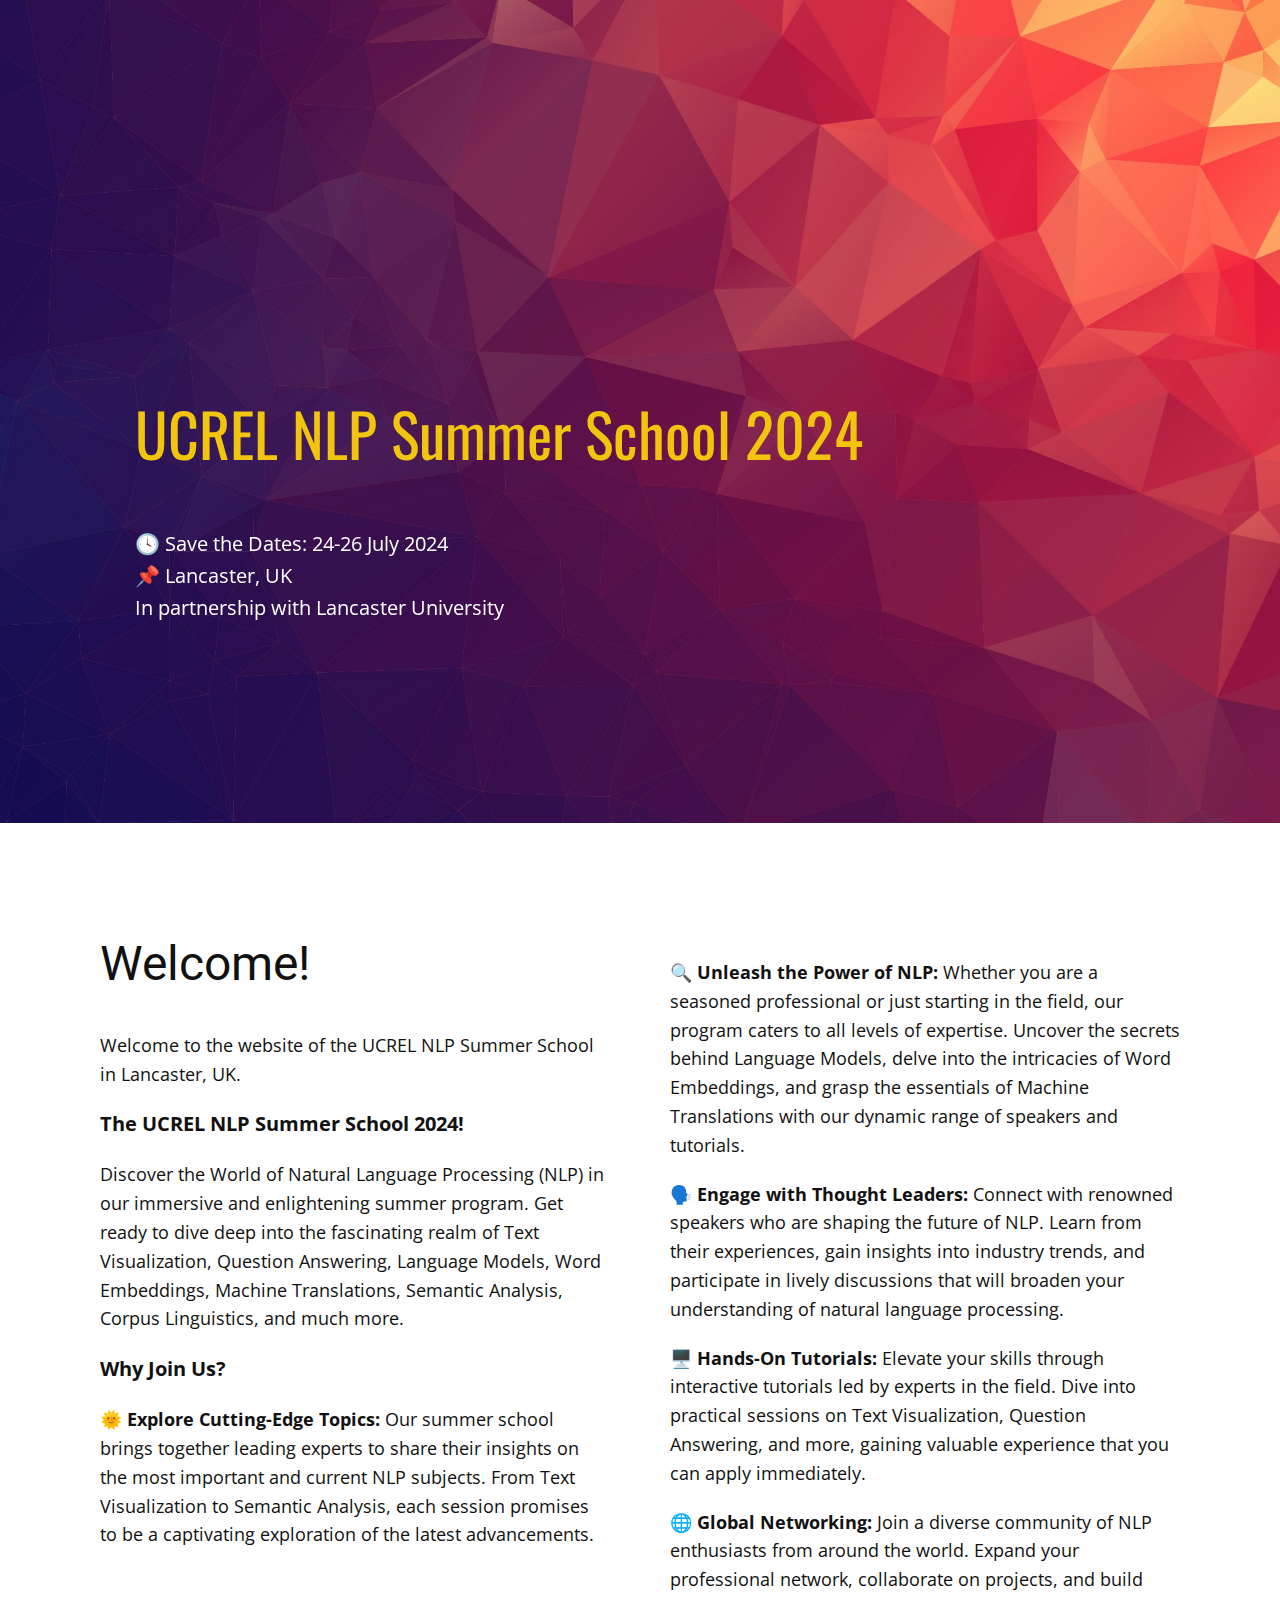
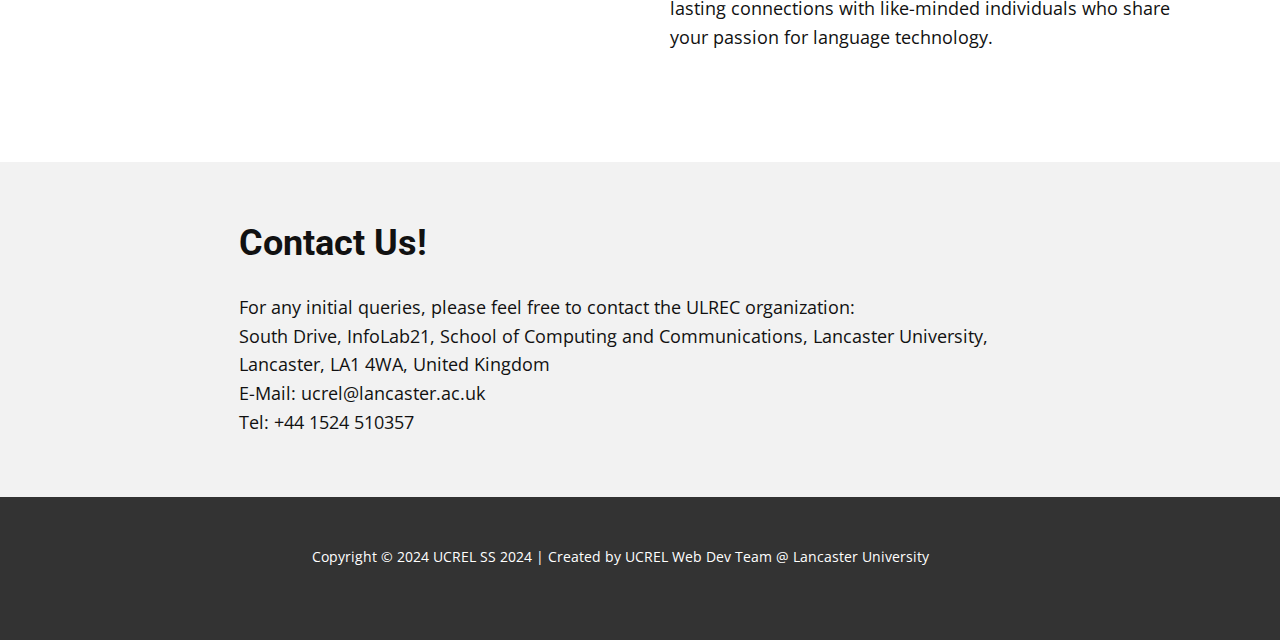
==== www/USS/index.html @ 0be33ec2 "summer school added" ====
<!DOCTYPE html>
<html style="font-size: 16px;" lang="en"><head>
    <meta name="viewport" content="width=device-width, initial-scale=1.0">
    <meta charset="utf-8">
    <meta name="keywords" content="UCREL NLP Summer School 2024, ​Welcome!">
    <meta name="description" content="">
    <title>Home</title>
    <link rel="stylesheet" href="index.css" media="screen">
<link rel="stylesheet" href="Home.css" media="screen">
    <script class="u-script" type="text/javascript" src="jquery.js" defer=""></script>
    <script class="u-script" type="text/javascript" src="index.js" defer=""></script>
    <link id="u-theme-google-font" rel="stylesheet" href="https://fonts.googleapis.com/css?family=Roboto:100,100i,300,300i,400,400i,500,500i,700,700i,900,900i|Open+Sans:300,300i,400,400i,500,500i,600,600i,700,700i,800,800i">
    <link id="u-page-google-font" rel="stylesheet" href="https://fonts.googleapis.com/css?family=Oswald:200,300,400,500,600,700">
    
    
    
    
    
    
    <script type="application/ld+json">{
		"@context": "http://schema.org",
		"@type": "Organization",
		"name": ""
}</script>
    <meta name="theme-color" content="#478ac9">
    <meta property="og:title" content="Home">
    <meta property="og:type" content="website">
  <meta data-intl-tel-input-cdn-path="intlTelInput/"></head>
  <body data-home-page="Home.html" data-home-page-title="Home" data-path-to-root="./" data-include-products="false" class="u-body u-xl-mode" data-lang="en">
    <section class="u-clearfix u-image u-section-1" id="carousel_6cbc">
      <div class="u-clearfix u-sheet u-sheet-1">
        <div id="carousel-be8e" data-interval="5000" data-u-ride="carousel" class="u-carousel u-slider u-slider-1">
          <ol class="u-carousel-indicators u-hidden u-opacity u-opacity-55 u-carousel-indicators-1">
            <li data-u-target="#carousel-be8e" class="u-active u-border-1 u-border-white u-shape-circle u-white" data-u-slide-to="0" style="height: 10px; width: 10px;"></li>
          </ol>
          <div class="u-carousel-inner" role="listbox">
            <div class="u-active u-align-left u-carousel-item u-container-style u-shape-rectangle u-slide">
              <div class="u-container-layout u-container-layout-1">
                <h2 class="u-color-scheme-u10 u-color-style-multicolor-1 u-custom-font u-font-oswald u-text u-text-palette-3-base u-text-1">UCREL NLP Summer School 2024</h2>
                <p class="u-large-text u-text u-text-body-alt-color u-text-variant u-text-2">
                  <br>🕓 Save the Dates: 24-26 July 2024<br>📌   Lancaster, UK
&nbsp;<br>In partnership with Lancaster University
                </p>
              </div>
            </div>
          </div>
          <a class="u-absolute-vcenter u-carousel-control u-carousel-control-prev u-hidden u-spacing-10 u-text-palette-3-base u-carousel-control-1" href="#carousel-be8e" role="button" data-u-slide="prev">
            <span aria-hidden="true">
              <svg viewBox="0 0 256 256"><g><polygon points="207.093,30.187 176.907,0 48.907,128 176.907,256 207.093,225.813 109.28,128"></polygon>
</g></svg>
            </span>
            <span class="sr-only">
              <svg viewBox="0 0 256 256"><g><polygon points="207.093,30.187 176.907,0 48.907,128 176.907,256 207.093,225.813 109.28,128"></polygon>
</g></svg>
            </span>
          </a>
          <a class="u-absolute-vcenter u-carousel-control u-carousel-control-next u-hidden u-spacing-10 u-text-palette-3-base u-carousel-control-2" href="#carousel-be8e" role="button" data-u-slide="next">
            <span aria-hidden="true">
              <svg viewBox="0 0 306 306"><g id="chevron-right"><polygon points="94.35,0 58.65,35.7 175.95,153 58.65,270.3 94.35,306 247.35,153"></polygon>
</g></svg>
            </span>
            <span class="sr-only">
              <svg viewBox="0 0 306 306"><g id="chevron-right"><polygon points="94.35,0 58.65,35.7 175.95,153 58.65,270.3 94.35,306 247.35,153"></polygon>
</g></svg>
            </span>
          </a>
        </div>
      </div>
    </section>
    <section class="u-clearfix u-section-2" id="sec-f5f9">
      <div class="u-clearfix u-sheet u-sheet-1"></div>
    </section>
    <section class="u-clearfix u-section-3" id="sec-184a">
      <div class="u-clearfix u-sheet u-sheet-1">
        <div class="data-layout-selected u-clearfix u-expanded-width u-layout-wrap u-layout-wrap-1">
          <div class="u-layout">
            <div class="u-layout-row">
              <div class="u-container-style u-layout-cell u-size-30 u-layout-cell-1">
                <div class="u-container-layout u-container-layout-1">
                  <h2 class="u-text u-text-default u-text-1"> Welcome!</h2>
                  <p class="u-text u-text-default u-text-2"></p>
                  <div class="fr-view u-clearfix u-rich-text u-text u-text-3">
                    <p id="isPasted">Welcome to the website of the UCREL NLP Summer School in Lancaster, UK.</p>
                    <p>
                      <span style="font-weight: 700; font-size: 1.25rem;">The UCREL NLP Summer School 2024!</span>
                    </p>
                    <p>Discover the World of Natural Language Processing (NLP) in our immersive and enlightening summer program. Get ready to dive deep into the fascinating realm of Text Visualization, Question Answering, Language Models, Word Embeddings, Machine Translations, Semantic Analysis, Corpus Linguistics, and much more.</p>
                    <p>
                      <span style="font-weight: 700; font-size: 1.25rem;">Why Join Us?</span>
                    </p>
                    <p>
                      <span style="font-weight: 700;">🌞 Explore Cutting-Edge Topics:</span> Our summer school brings together leading experts to share their insights on the most important and current NLP subjects. From Text Visualization to Semantic Analysis, each session promises to be a captivating exploration of the latest advancements.
                    </p>
                  </div>
                </div>
              </div>
              <div class="u-container-style u-layout-cell u-size-30 u-layout-cell-2">
                <div class="u-container-layout u-container-layout-2">
                  <div class="fr-view u-clearfix u-rich-text u-text u-text-4">
                    <p id="isPasted">
                      <span style="font-weight: 700;">🔍 Unleash the Power of NLP:</span> Whether you are a seasoned professional or just starting in the field, our program caters to all levels of expertise. Uncover the secrets behind Language Models, delve into the intricacies of Word Embeddings, and grasp the essentials of Machine Translations with our dynamic range of speakers and tutorials.
                    </p>
                    <p>
                      <span style="font-weight: 700;">🗣️ Engage with Thought Leaders:</span> Connect with renowned speakers who are shaping the future of NLP. Learn from their experiences, gain insights into industry trends, and participate in lively discussions that will broaden your understanding of natural language processing.
                    </p>
                    <p>
                      <span style="font-weight: 700;">🖥️ Hands-On Tutorials:</span> Elevate your skills through interactive tutorials led by experts in the field. Dive into practical sessions on Text Visualization, Question Answering, and more, gaining valuable experience that you can apply immediately.
                    </p>
                    <p>
                      <span style="font-weight: 700;">🌐 Global Networking:</span> Join a diverse community of NLP enthusiasts from around the world. Expand your professional network, collaborate on projects, and build lasting connections with like-minded individuals who share your passion for language technology.
                    </p>
                  </div>
                </div>
              </div>
            </div>
          </div>
        </div>
      </div>
    </section>
    <section class="u-clearfix u-grey-5 u-section-4" id="sec-9ec7">
      <div class="u-clearfix u-sheet u-valign-middle u-sheet-1">
        <h3 class="u-text u-text-1">Contact Us!</h3>
        <p class="u-text u-text-2"> For any initial queries, please feel free to contact the ULREC organization:<br>South Drive, InfoLab21, School of Computing and Communications, Lancaster University, Lancaster, LA1 4WA, United Kingdom<br>E-Mail: ucrel@lancaster.ac.uk<br>Tel: +44 1524 510357
        </p>
      </div>
    </section>
    
    
    
    <footer class="u-align-center u-clearfix u-footer u-grey-80 u-footer" id="sec-9481"><div class="u-clearfix u-sheet u-sheet-1">
        <p class="u-small-text u-text u-text-variant u-text-1"> Copyright © 2024 UCREL SS 2024 | Created by UCREL Web Dev Team @ Lancaster University</p>
      </div></footer>  
</body></html>
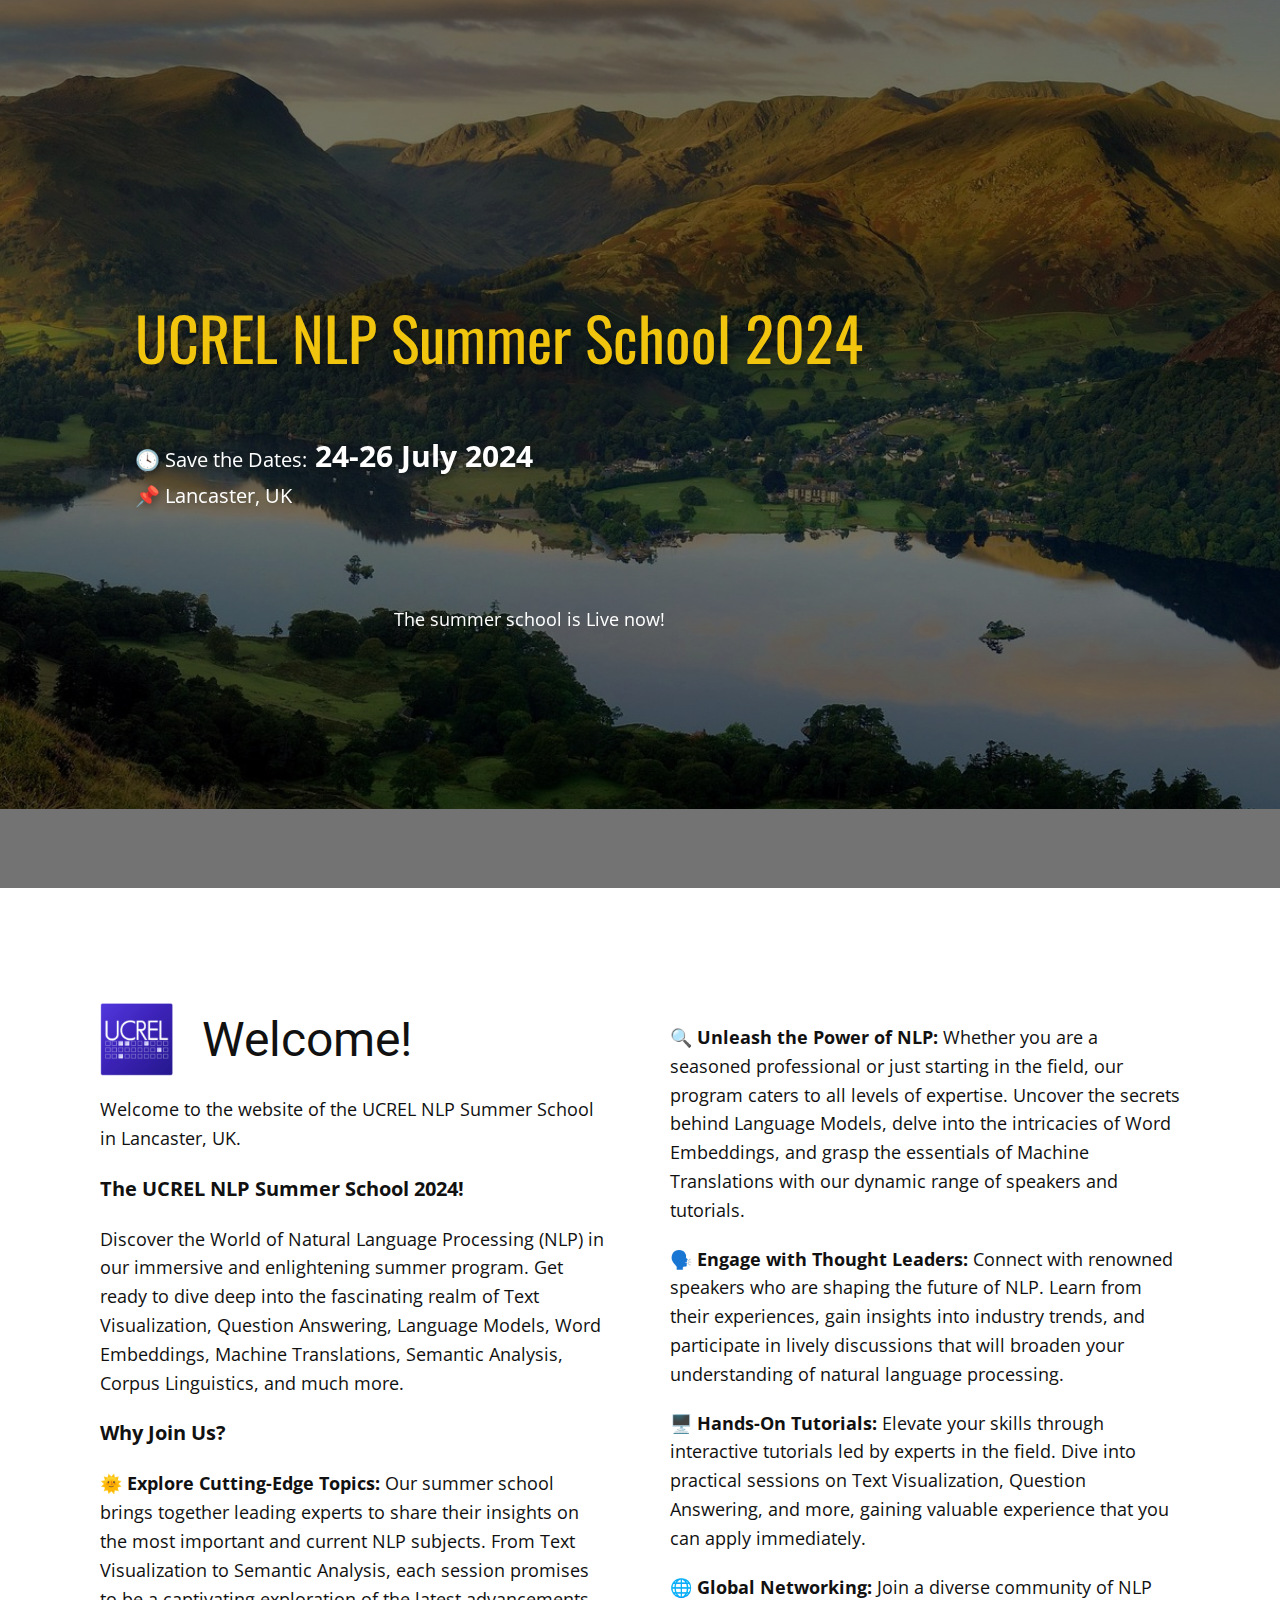
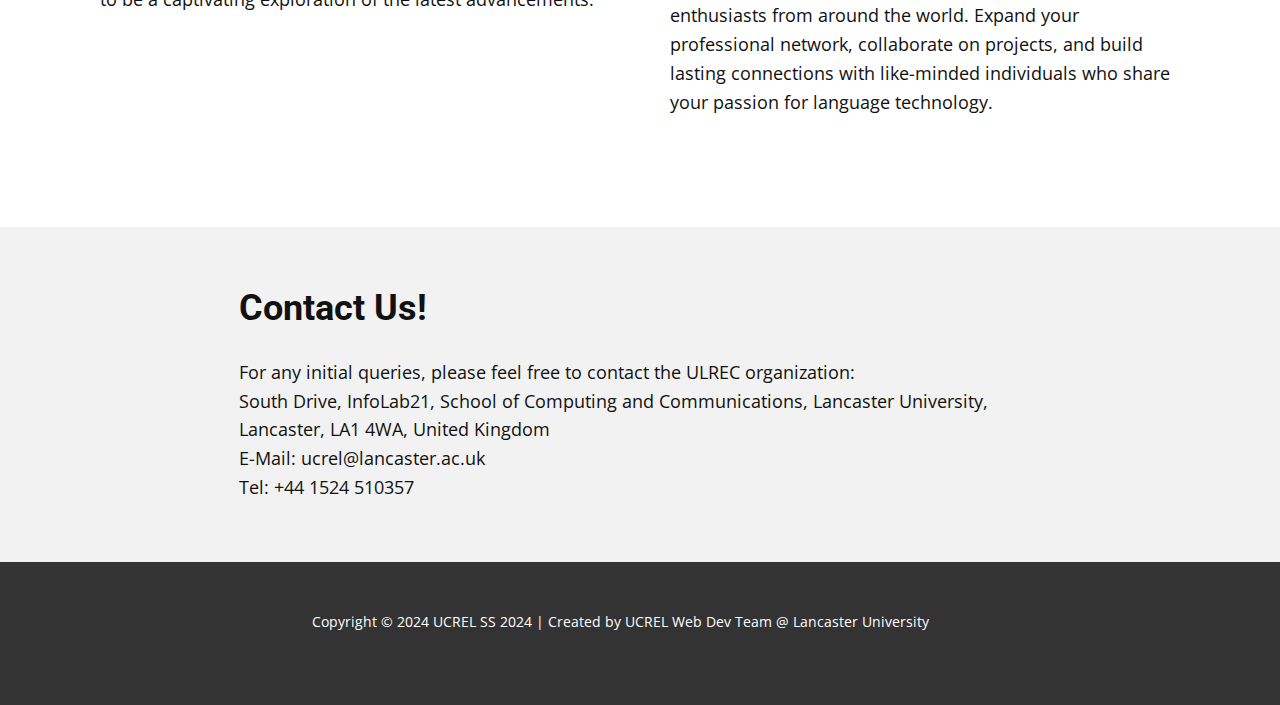
==== commit 24f00cb6: "summer school update" ====
--- a/www/USS/index.html
+++ b/www/USS/index.html
@@ -5,10 +5,11 @@
     <meta name="keywords" content="UCREL NLP Summer School 2024, ​Welcome!">
     <meta name="description" content="">
     <title>Home</title>
-    <link rel="stylesheet" href="index.css" media="screen">
+    <link rel="stylesheet" href="np.css" media="screen">
 <link rel="stylesheet" href="Home.css" media="screen">
     <script class="u-script" type="text/javascript" src="jquery.js" defer=""></script>
-    <script class="u-script" type="text/javascript" src="index.js" defer=""></script>
+    <script class="u-script" type="text/javascript" src="np.js" defer=""></script>
+    <meta name="author" content="Saad Ezzini">
     <link id="u-theme-google-font" rel="stylesheet" href="https://fonts.googleapis.com/css?family=Roboto:100,100i,300,300i,400,400i,500,500i,700,700i,900,900i|Open+Sans:300,300i,400,400i,500,500i,600,600i,700,700i,800,800i">
     <link id="u-page-google-font" rel="stylesheet" href="https://fonts.googleapis.com/css?family=Oswald:200,300,400,500,600,700">
     
@@ -27,24 +28,101 @@
     <meta property="og:type" content="website">
   <meta data-intl-tel-input-cdn-path="intlTelInput/"></head>
   <body data-home-page="Home.html" data-home-page-title="Home" data-path-to-root="./" data-include-products="false" class="u-body u-xl-mode" data-lang="en">
-    <section class="u-clearfix u-image u-section-1" id="carousel_6cbc">
+    <section class="skrollable u-clearfix u-image u-parallax u-shading u-section-1" id="carousel_6cbc" data-image-width="5143" data-image-height="2273">
       <div class="u-clearfix u-sheet u-sheet-1">
-        <div id="carousel-be8e" data-interval="5000" data-u-ride="carousel" class="u-carousel u-slider u-slider-1">
+        <div class="u-align-center u-countdown u-hidden-xl u-countdown-1" data-timer-id="beca" data-type="to-date" data-target-date="Wed, 24 Jul 2024 03:47:54 GMT" data-for="everyone" data-direction="down" data-count-animation="slide" data-animation-name="" data-animation-duration="0" data-animation-direction="" data-after-count="message">
+          <div class="u-countdown-wrapper u-spacing-34">
+            <div class="u-countdown-item u-countdown-years u-custom-color-1 u-hidden u-radius u-spacing-4 u-countdown-item-1">
+              <div class="u-countdown-counter u-spacing-1 u-countdown-counter-1"><div class="u-countdown-number u-text-body-alt-color">0</div><div class="u-countdown-number u-hidden u-text-body-alt-color">0</div></div>
+              <div class="u-countdown-label u-text-body-alt-color u-countdown-label-1">Years</div>
+            </div>
+            <div class="u-countdown-separator u-hidden u-text-body-alt-color u-countdown-separator-1">:</div>
+            <div class="u-countdown-days u-countdown-item u-custom-color-1 u-radius u-spacing-4 u-countdown-item-2">
+              <div class="u-countdown-counter u-spacing-1 u-countdown-counter-2"><div class="u-countdown-number u-text-body-alt-color">1</div><div class="u-countdown-number u-text-body-alt-color">9</div><div class="u-countdown-number u-text-body-alt-color">4</div></div>
+              <div class="u-countdown-label u-text-body-alt-color u-countdown-label-2">Days</div>
+            </div>
+            <div class="u-countdown-separator u-text-body-alt-color u-countdown-separator-2">:</div>
+            <div class="u-countdown-hours u-countdown-item u-custom-color-1 u-radius u-spacing-4 u-countdown-item-3">
+              <div class="u-countdown-counter u-spacing-1 u-countdown-counter-3"><div class="u-countdown-number u-text-body-alt-color">1</div><div class="u-countdown-number u-text-body-alt-color">1</div></div>
+              <div class="u-countdown-label u-text-body-alt-color u-countdown-label-3">Hours</div>
+            </div>
+            <div class="u-countdown-separator u-text-body-alt-color u-countdown-separator-3">:</div>
+            <div class="u-countdown-item u-countdown-minutes u-custom-color-1 u-radius u-spacing-4 u-countdown-item-4">
+              <div class="u-countdown-counter u-spacing-1 u-countdown-counter-4"><div class="u-countdown-number u-text-body-alt-color">2</div><div class="u-countdown-number u-text-body-alt-color">9</div></div>
+              <div class="u-countdown-label u-text-body-alt-color u-countdown-label-4">Minutes</div>
+            </div>
+            <div class="u-countdown-separator u-text-body-alt-color u-countdown-separator-4">:</div>
+            <div class="u-countdown-item u-countdown-seconds u-custom-color-1 u-radius u-spacing-4 u-countdown-item-5">
+              <div class="u-countdown-counter u-spacing-1 u-countdown-counter-5"><div class="u-countdown-number u-text-body-alt-color">4</div><div class="u-countdown-number u-text-body-alt-color">2</div></div>
+              <div class="u-countdown-label u-text-body-alt-color u-countdown-label-5">Seconds</div>
+            </div>
+            <div class="u-countdown-separator u-hidden u-text-body-alt-color u-countdown-separator-5">:</div>
+            <div class="u-countdown-item u-countdown-numbers u-custom-color-1 u-hidden u-radius u-spacing-4 u-countdown-item-6">
+              <div class="u-countdown-counter u-spacing-1 u-countdown-counter-6"><div class="u-countdown-number u-text-body-alt-color">0</div><div class="u-countdown-number u-text-body-alt-color">0</div></div>
+              <div class="u-countdown-label u-text-body-alt-color u-countdown-label-6">Items</div>
+            </div>
+          </div>
+          <div class="u-countdown-message u-hidden">
+            <p>The summer school is Live now!</p>
+          </div>
+        </div>
+        <div id="carousel-223f" data-interval="5000" data-u-ride="carousel" class="u-carousel u-slider u-slider-1">
           <ol class="u-carousel-indicators u-hidden u-opacity u-opacity-55 u-carousel-indicators-1">
-            <li data-u-target="#carousel-be8e" class="u-active u-border-1 u-border-white u-shape-circle u-white" data-u-slide-to="0" style="height: 10px; width: 10px;"></li>
+            <li data-u-target="#carousel-223f" class="u-active u-border-1 u-border-white u-shape-circle u-white" data-u-slide-to="0" style="height: 10px; width: 10px;"></li>
           </ol>
           <div class="u-carousel-inner" role="listbox">
             <div class="u-active u-align-left u-carousel-item u-container-style u-shape-rectangle u-slide">
-              <div class="u-container-layout u-container-layout-1">
+              <div class="u-container-layout u-valign-bottom u-container-layout-1">
                 <h2 class="u-color-scheme-u10 u-color-style-multicolor-1 u-custom-font u-font-oswald u-text u-text-palette-3-base u-text-1">UCREL NLP Summer School 2024</h2>
                 <p class="u-large-text u-text u-text-body-alt-color u-text-variant u-text-2">
-                  <br>🕓 Save the Dates: 24-26 July 2024<br>📌   Lancaster, UK
-&nbsp;<br>In partnership with Lancaster University
+                  <br>🕓 Save the Dates:<span style="font-size: 1.875rem;">
+                    <span style="font-weight: 700;">24-26</span>
+                    <span style="font-weight: 700;">July 2024</span>
+                  </span>
+                  <br>📌   Lancaster, UK
+&nbsp;<br>
+                  <br>
                 </p>
+                <div class="u-align-center u-countdown u-countdown-2" data-timer-id="f679" data-type="to-date" data-target-date="Wed, 24 Jul 2024 03:47:54 GMT" data-for="everyone" data-direction="down" data-count-animation="slide" data-animation-name="" data-animation-duration="0" data-animation-direction="" data-after-count="message">
+                  <div class="u-countdown-wrapper u-spacing-34">
+                    <div class="u-countdown-item u-countdown-years u-custom-color-1 u-hidden u-radius u-spacing-4 u-countdown-item-7">
+                      <div class="u-countdown-counter u-spacing-1 u-countdown-counter-7"><div class="u-countdown-number u-text-body-alt-color">0</div><div class="u-countdown-number u-hidden u-text-body-alt-color">0</div></div>
+                      <div class="u-countdown-label u-text-body-alt-color u-countdown-label-7">Years</div>
+                    </div>
+                    <div class="u-countdown-separator u-hidden u-text-body-alt-color u-countdown-separator-6">:</div>
+                    <div class="u-countdown-days u-countdown-item u-custom-color-1 u-radius u-spacing-4 u-countdown-item-8">
+                      <div class="u-countdown-counter u-spacing-1 u-countdown-counter-8"><div class="u-countdown-number u-text-body-alt-color">1</div><div class="u-countdown-number u-text-body-alt-color">9</div><div class="u-countdown-number u-text-body-alt-color">4</div></div>
+                      <div class="u-countdown-label u-text-body-alt-color u-countdown-label-8">Days</div>
+                    </div>
+                    <div class="u-countdown-separator u-text-body-alt-color u-countdown-separator-7">:</div>
+                    <div class="u-countdown-hours u-countdown-item u-custom-color-1 u-radius u-spacing-4 u-countdown-item-9">
+                      <div class="u-countdown-counter u-spacing-1 u-countdown-counter-9"><div class="u-countdown-number u-text-body-alt-color">1</div><div class="u-countdown-number u-text-body-alt-color">1</div></div>
+                      <div class="u-countdown-label u-text-body-alt-color u-countdown-label-9">Hours</div>
+                    </div>
+                    <div class="u-countdown-separator u-text-body-alt-color u-countdown-separator-8">:</div>
+                    <div class="u-countdown-item u-countdown-minutes u-custom-color-1 u-radius u-spacing-4 u-countdown-item-10">
+                      <div class="u-countdown-counter u-spacing-1 u-countdown-counter-10"><div class="u-countdown-number u-text-body-alt-color">2</div><div class="u-countdown-number u-text-body-alt-color">9</div></div>
+                      <div class="u-countdown-label u-text-body-alt-color u-countdown-label-10">Minutes</div>
+                    </div>
+                    <div class="u-countdown-separator u-text-body-alt-color u-countdown-separator-9">:</div>
+                    <div class="u-countdown-item u-countdown-seconds u-custom-color-1 u-radius u-spacing-4 u-countdown-item-11">
+                      <div class="u-countdown-counter u-spacing-1 u-countdown-counter-11"><div class="u-countdown-number u-text-body-alt-color">4</div><div class="u-countdown-number u-text-body-alt-color">2</div></div>
+                      <div class="u-countdown-label u-text-body-alt-color u-countdown-label-11">Seconds</div>
+                    </div>
+                    <div class="u-countdown-separator u-hidden u-text-body-alt-color u-countdown-separator-10">:</div>
+                    <div class="u-countdown-item u-countdown-numbers u-custom-color-1 u-hidden u-radius u-spacing-4 u-countdown-item-12">
+                      <div class="u-countdown-counter u-spacing-1 u-countdown-counter-12"><div class="u-countdown-number u-text-body-alt-color">0</div><div class="u-countdown-number u-text-body-alt-color">0</div></div>
+                      <div class="u-countdown-label u-text-body-alt-color u-countdown-label-12">Items</div>
+                    </div>
+                  </div>
+                  <div class="u-countdown-message u-hidden">
+                    <p>The summer school is Live now!</p>
+                  </div>
+                </div>
               </div>
             </div>
           </div>
-          <a class="u-absolute-vcenter u-carousel-control u-carousel-control-prev u-hidden u-spacing-10 u-text-palette-3-base u-carousel-control-1" href="#carousel-be8e" role="button" data-u-slide="prev">
+          <a class="u-absolute-vcenter u-carousel-control u-carousel-control-prev u-hidden u-spacing-10 u-text-palette-3-base u-carousel-control-1" href="#carousel-223f" role="button" data-u-slide="prev">
             <span aria-hidden="true">
               <svg viewBox="0 0 256 256"><g><polygon points="207.093,30.187 176.907,0 48.907,128 176.907,256 207.093,225.813 109.28,128"></polygon>
 </g></svg>
@@ -54,7 +132,7 @@
 </g></svg>
             </span>
           </a>
-          <a class="u-absolute-vcenter u-carousel-control u-carousel-control-next u-hidden u-spacing-10 u-text-palette-3-base u-carousel-control-2" href="#carousel-be8e" role="button" data-u-slide="next">
+          <a class="u-absolute-vcenter u-carousel-control u-carousel-control-next u-hidden u-spacing-10 u-text-palette-3-base u-carousel-control-2" href="#carousel-223f" role="button" data-u-slide="next">
             <span aria-hidden="true">
               <svg viewBox="0 0 306 306"><g id="chevron-right"><polygon points="94.35,0 58.65,35.7 175.95,153 58.65,270.3 94.35,306 247.35,153"></polygon>
 </g></svg>
@@ -77,7 +155,10 @@
             <div class="u-layout-row">
               <div class="u-container-style u-layout-cell u-size-30 u-layout-cell-1">
                 <div class="u-container-layout u-container-layout-1">
-                  <h2 class="u-text u-text-default u-text-1"> Welcome!</h2>
+                  <div class="u-clearfix u-group-elements u-group-elements-1">
+                    <img class="u-image u-image-default u-preserve-proportions u-image-1" src="images/ucrel_logo_2016.png" alt="" data-image-width="190" data-image-height="190">
+                    <h2 class="u-text u-text-default u-text-1"> Welcome!</h2>
+                  </div>
                   <p class="u-text u-text-default u-text-2"></p>
                   <div class="fr-view u-clearfix u-rich-text u-text u-text-3">
                     <p id="isPasted">Welcome to the website of the UCREL NLP Summer School in Lancaster, UK.</p>
@@ -129,5 +210,7 @@
     
     <footer class="u-align-center u-clearfix u-footer u-grey-80 u-footer" id="sec-9481"><div class="u-clearfix u-sheet u-sheet-1">
         <p class="u-small-text u-text u-text-variant u-text-1"> Copyright © 2024 UCREL SS 2024 | Created by UCREL Web Dev Team @ Lancaster University</p>
-      </div></footer>  
+      </div></footer>
+
+  
 </body></html>--- a/www/USS/np.css
+++ b/www/USS/np.css
@@ -0,0 +1,43032 @@
+.fr-clearfix::after {
+  clear: both;
+  display: block;
+  content: "";
+  height: 0; }
+
+.fr-hide-by-clipping {
+  position: absolute;
+  width: 1px;
+  height: 1px;
+  padding: 0;
+  margin: -1px;
+  overflow: hidden;
+  clip: rect(0, 0, 0, 0);
+  border: 0; }
+
+.fr-view img.fr-rounded, .fr-view .fr-img-caption.fr-rounded img {
+  border-radius: 10px;
+  -moz-border-radius: 10px;
+  -webkit-border-radius: 10px;
+  -moz-background-clip: padding;
+  -webkit-background-clip: padding-box;
+  background-clip: padding-box; }
+
+.fr-view img.fr-shadow, .fr-view .fr-img-caption.fr-shadow img {
+  -webkit-box-shadow: 10px 10px 5px 0px #cccccc;
+  -moz-box-shadow: 10px 10px 5px 0px #cccccc;
+  box-shadow: 10px 10px 5px 0px #cccccc; }
+
+.fr-view img.fr-bordered, .fr-view .fr-img-caption.fr-bordered img {
+  border: solid 5px #CCC; }
+
+.fr-view img.fr-bordered {
+  -webkit-box-sizing: content-box;
+  -moz-box-sizing: content-box;
+  box-sizing: content-box; }
+
+.fr-view .fr-img-caption.fr-bordered img {
+  -webkit-box-sizing: border-box;
+  -moz-box-sizing: border-box;
+  box-sizing: border-box; }
+
+.fr-view {
+  word-wrap: break-word; }
+  .fr-view span[style~="color:"] a {
+    color: inherit; }
+  .fr-view strong {
+    font-weight: 700; }
+  .fr-view table[border='0'] td:not([class]), .fr-view table[border='0'] th:not([class]), .fr-view table[border='0'] td[class=""], .fr-view table[border='0'] th[class=""] {
+    border-width: 0px; }
+  .fr-view table {
+    border: none;
+    border-collapse: collapse;
+    empty-cells: show;
+    max-width: 100%; }
+    .fr-view table td {
+      min-width: 5px; }
+    .fr-view table.fr-dashed-borders td, .fr-view table.fr-dashed-borders th {
+      border-style: dashed; }
+    .fr-view table.fr-alternate-rows tbody tr:nth-child(2n) {
+      background: whitesmoke; }
+    .fr-view table td, .fr-view table th {
+      border: 1px solid #DDD; }
+      .fr-view table td:empty, .fr-view table th:empty {
+        height: 20px; }
+      .fr-view table td.fr-highlighted, .fr-view table th.fr-highlighted {
+        border: 1px double red; }
+      .fr-view table td.fr-thick, .fr-view table th.fr-thick {
+        border-width: 2px; }
+    .fr-view table th {
+      background: #ececec; }
+  .fr-view hr {
+    clear: both;
+    user-select: none;
+    -o-user-select: none;
+    -moz-user-select: none;
+    -khtml-user-select: none;
+    -webkit-user-select: none;
+    -ms-user-select: none;
+    break-after: always;
+    page-break-after: always; }
+  .fr-view .fr-file {
+    position: relative; }
+    .fr-view .fr-file::after {
+      position: relative;
+      content: "\1F4CE";
+      font-weight: normal; }
+  .fr-view pre {
+    white-space: pre-wrap;
+    word-wrap: break-word;
+    overflow: visible; }
+/*  .fr-view[dir="rtl"] blockquote {
+    border-left: none;
+    border-right: solid 2px #5E35B1;
+    margin-right: 0;
+    padding-right: 5px;
+    padding-left: 0; }
+    .fr-view[dir="rtl"] blockquote blockquote {
+      border-color: #00BCD4; }
+      .fr-view[dir="rtl"] blockquote blockquote blockquote {
+        border-color: #43A047; }
+  .fr-view blockquote {
+    border-left: solid 2px #5E35B1;
+    margin-left: 0;
+    padding-left: 5px;
+    color: #5E35B1; }
+    .fr-view blockquote blockquote {
+      border-color: #00BCD4;
+      color: #00BCD4; }
+      .fr-view blockquote blockquote blockquote {
+        border-color: #43A047;
+        color: #43A047; } */
+  .fr-view span.fr-emoticon {
+    font-weight: normal;
+    font-family: "Apple Color Emoji","Segoe UI Emoji","NotoColorEmoji","Segoe UI Symbol","Android Emoji","EmojiSymbols";
+    display: inline;
+    line-height: 0; }
+    .fr-view span.fr-emoticon.fr-emoticon-img {
+      background-repeat: no-repeat !important;
+      font-size: inherit;
+      height: 1em;
+      width: 1em;
+      min-height: 20px;
+      min-width: 20px;
+      display: inline-block;
+      margin: -.1em .1em .1em;
+      line-height: 1;
+      vertical-align: middle; }
+  .fr-view .fr-text-gray {
+    color: #AAA !important; }
+  .fr-view .fr-text-bordered {
+    border-top: solid 1px #222;
+    border-bottom: solid 1px #222;
+    padding: 10px 0; }
+  .fr-view .fr-text-spaced {
+    letter-spacing: 1px; }
+  .fr-view .fr-text-uppercase {
+    text-transform: uppercase; }
+  .fr-view .fr-class-highlighted {
+    background-color: #ffff00; }
+  .fr-view .fr-class-code {
+    border-color: #cccccc;
+    border-radius: 2px;
+    -moz-border-radius: 2px;
+    -webkit-border-radius: 2px;
+    -moz-background-clip: padding;
+    -webkit-background-clip: padding-box;
+    background-clip: padding-box;
+    background: #f5f5f5;
+    padding: 10px;
+    font-family: "Courier New", Courier, monospace; }
+  .fr-view .fr-class-transparency {
+    opacity: 0.5; }
+  .fr-view img {
+    position: relative;
+    max-width: 100%; }
+    .fr-view img.fr-dib {
+      margin: 10px auto;
+      display: block;
+      float: none;
+      vertical-align: top; }
+      .fr-view img.fr-dib.fr-fil {
+        margin-left: 0;
+        text-align: left; }
+      .fr-view img.fr-dib.fr-fir {
+        margin-right: 0;
+        text-align: right; }
+    .fr-view img.fr-dii {
+      display: inline-block;
+      float: none;
+      vertical-align: bottom;
+      margin-left: 5px;
+      margin-right: 5px;
+      max-width: calc(100% - (2 * 5px)); }
+      .fr-view img.fr-dii.fr-fil {
+        float: left;
+        margin: 10px 15px 10px 0;
+        max-width: calc(100% - 5px); }
+      .fr-view img.fr-dii.fr-fir {
+        float: right;
+        margin: 10px 0 10px 15px;
+        max-width: calc(100% - 5px); }
+  .fr-view span.fr-img-caption {
+    position: relative;
+    max-width: 100%; }
+    .fr-view span.fr-img-caption.fr-dib {
+      margin: 5px auto;
+      display: block;
+      float: none;
+      vertical-align: top; }
+      .fr-view span.fr-img-caption.fr-dib.fr-fil {
+        margin-left: 0;
+        text-align: left; }
+      .fr-view span.fr-img-caption.fr-dib.fr-fir {
+        margin-right: 0;
+        text-align: right; }
+    .fr-view span.fr-img-caption.fr-dii {
+      display: inline-block;
+      float: none;
+      vertical-align: bottom;
+      margin-left: 5px;
+      margin-right: 5px;
+      max-width: calc(100% - (2 * 5px)); }
+      .fr-view span.fr-img-caption.fr-dii.fr-fil {
+        float: left;
+        margin: 5px 5px 5px 0;
+        max-width: calc(100% - 5px); }
+      .fr-view span.fr-img-caption.fr-dii.fr-fir {
+        float: right;
+        margin: 5px 0 5px 5px;
+        max-width: calc(100% - 5px); }
+  .fr-view .fr-video {
+    text-align: center;
+    position: relative; }
+    .fr-view .fr-video.fr-rv {
+      padding-bottom: 56.25%;
+      padding-top: 30px;
+      height: 0;
+      overflow: hidden; }
+      .fr-view .fr-video.fr-rv > iframe, .fr-view .fr-video.fr-rv object, .fr-view .fr-video.fr-rv embed {
+        position: absolute !important;
+        top: 0;
+        left: 0;
+        width: 100%;
+        height: 100%; }
+    .fr-view .fr-video > * {
+      -webkit-box-sizing: content-box;
+      -moz-box-sizing: content-box;
+      box-sizing: content-box;
+      max-width: 100%;
+      border: none; }
+    .fr-view .fr-video.fr-dvb {
+      display: block;
+      clear: both; }
+      .fr-view .fr-video.fr-dvb.fr-fvl {
+        text-align: left; }
+      .fr-view .fr-video.fr-dvb.fr-fvr {
+        text-align: right; }
+    .fr-view .fr-video.fr-dvi {
+      display: inline-block; }
+      .fr-view .fr-video.fr-dvi.fr-fvl {
+        float: left; }
+      .fr-view .fr-video.fr-dvi.fr-fvr {
+        float: right; }
+  .fr-view a.fr-strong {
+    font-weight: 700; }
+  .fr-view a.fr-green {
+    color: green; }
+  .fr-view .fr-img-caption {
+    text-align: center; }
+    .fr-view .fr-img-caption .fr-img-wrap {
+      padding: 0;
+      margin: auto;
+      text-align: center;
+      width: 100%; }
+      .fr-view .fr-img-caption .fr-img-wrap a {
+        display: block; }
+      .fr-view .fr-img-caption .fr-img-wrap img {
+        display: block;
+        margin: auto;
+        width: 100%; }
+      .fr-view .fr-img-caption .fr-img-wrap > span {
+        margin: auto;
+        display: block;
+        padding: 5px 5px 10px;
+        font-size: 14px;
+        font-weight: initial;
+        -webkit-box-sizing: border-box;
+        -moz-box-sizing: border-box;
+        box-sizing: border-box;
+        -webkit-opacity: 0.9;
+        -moz-opacity: 0.9;
+        opacity: 0.9;
+        -ms-filter: "progid:DXImageTransform.Microsoft.Alpha(Opacity=0)";
+        width: 100%;
+        text-align: center; }
+  .fr-view button.fr-rounded, .fr-view input.fr-rounded, .fr-view textarea.fr-rounded {
+    border-radius: 10px;
+    -moz-border-radius: 10px;
+    -webkit-border-radius: 10px;
+    -moz-background-clip: padding;
+    -webkit-background-clip: padding-box;
+    background-clip: padding-box; }
+  .fr-view button.fr-large, .fr-view input.fr-large, .fr-view textarea.fr-large {
+    font-size: 24px; }
+
+/**
+ * Image style.
+ */
+a.fr-view.fr-strong {
+  font-weight: 700; }
+a.fr-view.fr-green {
+  color: green; }
+
+/**
+ * Link style.
+ */
+img.fr-view {
+  position: relative;
+  max-width: 100%; }
+  img.fr-view.fr-dib {
+    margin: 5px auto;
+    display: block;
+    float: none;
+    vertical-align: top; }
+    img.fr-view.fr-dib.fr-fil {
+      margin-left: 0;
+      text-align: left; }
+    img.fr-view.fr-dib.fr-fir {
+      margin-right: 0;
+      text-align: right; }
+  img.fr-view.fr-dii {
+    display: inline-block;
+    float: none;
+    vertical-align: bottom;
+    margin-left: 5px;
+    margin-right: 5px;
+    max-width: calc(100% - (2 * 5px)); }
+    img.fr-view.fr-dii.fr-fil {
+      float: left;
+      margin: 5px 5px 5px 0;
+      max-width: calc(100% - 5px); }
+    img.fr-view.fr-dii.fr-fir {
+      float: right;
+      margin: 5px 0 5px 5px;
+      max-width: calc(100% - 5px); }
+
+span.fr-img-caption.fr-view {
+  position: relative;
+  max-width: 100%; }
+  span.fr-img-caption.fr-view.fr-dib {
+    margin: 5px auto;
+    display: block;
+    float: none;
+    vertical-align: top; }
+    span.fr-img-caption.fr-view.fr-dib.fr-fil {
+      margin-left: 0;
+      text-align: left; }
+    span.fr-img-caption.fr-view.fr-dib.fr-fir {
+      margin-right: 0;
+      text-align: right; }
+  span.fr-img-caption.fr-view.fr-dii {
+    display: inline-block;
+    float: none;
+    vertical-align: bottom;
+    margin-left: 5px;
+    margin-right: 5px;
+    max-width: calc(100% - (2 * 5px)); }
+    span.fr-img-caption.fr-view.fr-dii.fr-fil {
+      float: left;
+      margin: 5px 5px 5px 0;
+      max-width: calc(100% - 5px); }
+    span.fr-img-caption.fr-view.fr-dii.fr-fir {
+      float: right;
+      margin: 5px 0 5px 5px;
+      max-width: calc(100% - 5px); }
+/*end-commonstyles library*/@charset "UTF-8";
+.u-hidden-block {
+  visibility: hidden!important;
+}
+.u-locked-block {
+  pointer-events: none!important;
+}
+/*! normalize.css v4.1.1 | MIT License | github.com/necolas/normalize.css */
+html {
+  font-family: sans-serif;
+  -ms-text-size-adjust: 100%;
+  -webkit-text-size-adjust: 100%;
+}
+body {
+  margin: 0;
+}
+article,
+aside,
+details,
+figcaption,
+figure,
+footer,
+header,
+main,
+menu,
+nav,
+section,
+summary {
+  display: block;
+}
+audio,
+canvas,
+progress,
+video {
+  display: inline-block;
+}
+audio:not([controls]) {
+  display: none;
+  height: 0;
+}
+progress {
+  vertical-align: baseline;
+}
+template,
+[hidden] {
+  display: none;
+}
+a {
+  background-color: transparent;
+  -webkit-text-decoration-skip: objects;
+}
+a:active,
+a:hover {
+  outline-width: 0;
+}
+abbr[title] {
+  border-bottom: none;
+  text-decoration: underline;
+}
+b,
+strong {
+  font-weight: inherit;
+  font-weight: bold;
+}
+dfn {
+  font-style: italic;
+}
+h1 {
+  font-size: 2em;
+  margin: 0.67em 0;
+}
+mark {
+  background-color: #ff0;
+  color: #000;
+}
+small {
+  font-size: 80%;
+}
+sub,
+sup {
+  font-size: 75%;
+  line-height: 0;
+  position: relative;
+  vertical-align: baseline;
+}
+sub {
+  bottom: -0.25em;
+}
+sup {
+  top: -0.5em;
+}
+img {
+  border-style: none;
+}
+svg:not(:root) {
+  overflow: hidden;
+}
+code,
+kbd,
+pre,
+samp {
+  font-family: monospace,monospace;
+  font-size: 1em;
+}
+hr {
+  box-sizing: content-box;
+  height: 0;
+  overflow: visible;
+}
+button,
+input,
+optgroup,
+select,
+textarea {
+  color: inherit;
+  font: inherit;
+  margin: 0;
+}
+optgroup {
+  font-weight: 700;
+}
+button,
+input {
+  overflow: visible;
+}
+button,
+select {
+  text-transform: none;
+}
+button,
+html [type="button"],
+[type="reset"],
+[type="submit"] {
+  -webkit-appearance: button;
+}
+button::-moz-focus-inner,
+[type="button"]::-moz-focus-inner,
+[type="reset"]::-moz-focus-inner,
+[type="submit"]::-moz-focus-inner {
+  border-style: none;
+  padding: 0;
+}
+button:-moz-focusring,
+[type="button"]:-moz-focusring,
+[type="reset"]:-moz-focusring,
+[type="submit"]:-moz-focusring {
+  outline: 1px dotted ButtonText;
+}
+fieldset {
+  border: 1px solid silver;
+  margin: 0 2px;
+  padding: 0.35em 0.625em 0.75em;
+}
+legend {
+  box-sizing: border-box;
+  color: inherit;
+  display: table;
+  max-width: 100%;
+  padding: 0;
+  white-space: normal;
+}
+textarea {
+  overflow: auto;
+  outline: none;
+}
+button,
+select,
+input,
+textarea {
+  outline: none;
+}
+[type="checkbox"],
+[type="radio"] {
+  box-sizing: border-box;
+  padding: 0;
+}
+[type="number"]::-webkit-inner-spin-button,
+[type="number"]::-webkit-outer-spin-button {
+  height: auto;
+}
+[type="search"] {
+  -webkit-appearance: textfield;
+  outline-offset: -2px;
+}
+[type="search"]::-webkit-search-cancel-button,
+[type="search"]::-webkit-search-decoration {
+  -webkit-appearance: none;
+}
+::-webkit-input-placeholder {
+  color: inherit;
+  opacity: 0.54;
+}
+::-webkit-file-upload-button {
+  -webkit-appearance: button;
+  font: inherit;
+}
+ul,
+ol {
+  padding-left: 20px;
+}
+/* Fade effect */
+/* Over effect */
+/* Slide effect */
+/* Over and Slide effect */
+/* Flip Left effect */
+/* Flip Right effect */
+/* Flip Top effect */
+/* Flip Bottom effect */
+/* Wobble Left effect */
+/* Wobble Right effect */
+/* Wobble top effect */
+/* Wobble bottom effect */
+/* Zoom and Rotate Effects */
+/* Utility */
+.u-over-slide {
+  position: absolute;
+  left: 0;
+  top: 0;
+  width: 100%;
+  height: 100%;
+}
+.u-background-effect {
+  overflow: hidden;
+}
+.u-background-effect ~ .u-container-layout {
+  cursor: pointer;
+}
+/* Fade effect */
+.u-effect-fade .u-over-slide {
+  opacity: 0;
+  transition: all 500ms ease;
+}
+.u-effect-fade:hover .u-over-slide,
+.u-effect-fade.u-effect-active .u-over-slide {
+  opacity: 1;
+}
+/* Over effect */
+.u-effect-over-left .u-over-slide {
+  transform: translate(-100%, 0);
+  transition: all 500ms ease;
+}
+.u-effect-over-left:hover .u-over-slide,
+.u-effect-over-left.u-effect-active .u-over-slide {
+  transform: translate(0, 0);
+}
+.u-effect-over-right .u-over-slide {
+  transform: translate(100%, 0);
+  transition: all 500ms ease;
+}
+.u-effect-over-right:hover .u-over-slide,
+.u-effect-over-right.u-effect-active .u-over-slide {
+  transform: translate(0, 0);
+}
+.u-effect-over-top .u-over-slide {
+  transform: translate(0, -100%);
+  transition: all 500ms ease;
+}
+.u-effect-over-top:hover .u-over-slide,
+.u-effect-over-top.u-effect-active .u-over-slide {
+  transform: translate(0, 0);
+}
+.u-effect-over-bottom .u-over-slide {
+  transform: translate(0, 100%);
+  transition: all 500ms ease;
+}
+.u-effect-over-bottom:hover .u-over-slide,
+.u-effect-over-bottom.u-effect-active .u-over-slide {
+  transform: translate(0, 0);
+}
+.u-effect-over-topleft .u-over-slide {
+  transform: translate(-100%, -100%);
+  transition: all 500ms ease;
+}
+.u-effect-over-topleft:hover .u-over-slide,
+.u-effect-over-topleft.u-effect-active .u-over-slide {
+  transform: translate(0, 0);
+}
+.u-effect-over-topright .u-over-slide {
+  transform: translate(100%, -100%);
+  transition: all 500ms ease;
+}
+.u-effect-over-topright:hover .u-over-slide,
+.u-effect-over-topright.u-effect-active .u-over-slide {
+  transform: translate(0, 0);
+}
+.u-effect-over-bottomleft .u-over-slide {
+  transform: translate(-100%, 100%);
+  transition: all 500ms ease;
+}
+.u-effect-over-bottomleft:hover .u-over-slide,
+.u-effect-over-bottomleft.u-effect-active .u-over-slide {
+  transform: translate(0, 0);
+}
+.u-effect-over-bottomright .u-over-slide {
+  transform: translate(100%, 100%);
+  transition: all 500ms ease;
+}
+.u-effect-over-bottomright:hover .u-over-slide,
+.u-effect-over-bottomright.u-effect-active .u-over-slide {
+  transform: translate(0, 0);
+}
+/* Slide effect */
+.u-effect-slide-left .u-over-slide {
+  transform: translate(-100%, 0);
+  transition: all 500ms ease;
+}
+.u-effect-slide-left:hover .u-over-slide,
+.u-effect-slide-left.u-effect-active .u-over-slide {
+  transform: translate(0, 0);
+}
+.u-effect-slide-left .u-back-slide {
+  transition: all 500ms ease;
+}
+.u-effect-slide-left:hover .u-back-slide,
+.u-effect-slide-left.u-effect-active .u-back-slide {
+  transform: translate(100%, 0);
+}
+.u-effect-slide-right .u-over-slide {
+  transform: translate(100%, 0);
+  transition: all 500ms ease;
+}
+.u-effect-slide-right:hover .u-over-slide,
+.u-effect-slide-right.u-effect-active .u-over-slide {
+  transform: translate(0, 0);
+}
+.u-effect-slide-right .u-back-slide {
+  transition: all 500ms ease;
+}
+.u-effect-slide-right:hover .u-back-slide,
+.u-effect-slide-right.u-effect-active .u-back-slide {
+  transform: translate(-100%, 0);
+}
+.u-effect-slide-top .u-over-slide {
+  transform: translate(0, -100%);
+  transition: all 500ms ease;
+}
+.u-effect-slide-top:hover .u-over-slide,
+.u-effect-slide-top.u-effect-active .u-over-slide {
+  transform: translate(0, 0);
+}
+.u-effect-slide-top .u-back-slide {
+  transition: all 500ms ease;
+}
+.u-effect-slide-top:hover .u-back-slide,
+.u-effect-slide-top.u-effect-active .u-back-slide {
+  transform: translate(0, 100%);
+}
+.u-effect-slide-bottom .u-over-slide {
+  transform: translate(0, 100%);
+  transition: all 500ms ease;
+}
+.u-effect-slide-bottom:hover .u-over-slide,
+.u-effect-slide-bottom.u-effect-active .u-over-slide {
+  transform: translate(0, 0);
+}
+.u-effect-slide-bottom .u-back-slide {
+  transition: all 500ms ease;
+}
+.u-effect-slide-bottom:hover .u-back-slide,
+.u-effect-slide-bottom.u-effect-active .u-back-slide {
+  transform: translate(0, -100%);
+}
+.u-effect-slide-topleft .u-over-slide {
+  transform: translate(-100%, -100%);
+  transition: all 500ms ease;
+}
+.u-effect-slide-topleft:hover .u-over-slide,
+.u-effect-slide-topleft.u-effect-active .u-over-slide {
+  transform: translate(0, 0);
+}
+.u-effect-slide-topleft .u-back-slide {
+  transition: all 500ms ease;
+}
+.u-effect-slide-topleft:hover .u-back-slide,
+.u-effect-slide-topleft.u-effect-active .u-back-slide {
+  transform: translate(100%, 100%);
+}
+.u-effect-slide-topright .u-over-slide {
+  transform: translate(100%, -100%);
+  transition: all 500ms ease;
+}
+.u-effect-slide-topright:hover .u-over-slide,
+.u-effect-slide-topright.u-effect-active .u-over-slide {
+  transform: translate(0, 0);
+}
+.u-effect-slide-topright .u-back-slide {
+  transition: all 500ms ease;
+}
+.u-effect-slide-topright:hover .u-back-slide,
+.u-effect-slide-topright.u-effect-active .u-back-slide {
+  transform: translate(-100%, 100%);
+}
+.u-effect-slide-bottomleft .u-over-slide {
+  transform: translate(-100%, 100%);
+  transition: all 500ms ease;
+}
+.u-effect-slide-bottomleft:hover .u-over-slide,
+.u-effect-slide-bottomleft.u-effect-active .u-over-slide {
+  transform: translate(0, 0);
+}
+.u-effect-slide-bottomleft .u-back-slide {
+  transition: all 500ms ease;
+}
+.u-effect-slide-bottomleft:hover .u-back-slide,
+.u-effect-slide-bottomleft.u-effect-active .u-back-slide {
+  transform: translate(100%, -100%);
+}
+.u-effect-slide-bottomright .u-over-slide {
+  transform: translate(100%, 100%);
+  transition: all 500ms ease;
+}
+.u-effect-slide-bottomright:hover .u-over-slide,
+.u-effect-slide-bottomright.u-effect-active .u-over-slide {
+  transform: translate(0, 0);
+}
+.u-effect-slide-bottomright .u-back-slide {
+  transition: all 500ms ease;
+}
+.u-effect-slide-bottomright:hover .u-back-slide,
+.u-effect-slide-bottomright.u-effect-active .u-back-slide {
+  transform: translate(-100%, -100%);
+}
+/* Flip */
+.u-effect-flip-left,
+.u-effect-flip-left .u-slidesWrapper {
+  perspective: 300px;
+}
+.u-effect-flip-left .u-over-slide {
+  opacity: 0;
+  transform: rotateY(180deg);
+  transform-origin: center left;
+  transition: transform 500ms ease, transform-origin 500ms ease, opacity 0ms ease 500ms;
+}
+.u-effect-flip-left:hover .u-over-slide,
+.u-effect-flip-left.u-effect-active .u-over-slide {
+  opacity: 1;
+  transform: rotateY(0deg);
+  transition: transform 500ms ease, transform-origin 500ms ease;
+}
+.u-effect-flip-right,
+.u-effect-flip-right .u-slidesWrapper {
+  perspective: 300px;
+}
+.u-effect-flip-right .u-over-slide {
+  opacity: 0;
+  transform: rotateY(-180deg);
+  transform-origin: center right;
+  transition: transform 500ms ease, transform-origin 500ms ease, opacity 0ms ease 500ms;
+}
+.u-effect-flip-right:hover .u-over-slide,
+.u-effect-flip-right.u-effect-active .u-over-slide {
+  opacity: 1;
+  transform: rotateY(0deg);
+  transition: transform 500ms ease, transform-origin 500ms ease;
+}
+.u-effect-flip-top,
+.u-effect-flip-top .u-slidesWrapper {
+  perspective: 300px;
+}
+.u-effect-flip-top .u-over-slide {
+  opacity: 0;
+  transform: rotateX(-180deg);
+  transform-origin: center top;
+  transition: transform 500ms ease, transform-origin 500ms ease, opacity 0ms ease 500ms;
+}
+.u-effect-flip-top:hover .u-over-slide,
+.u-effect-flip-top.u-effect-active .u-over-slide {
+  opacity: 1;
+  transform: rotateX(0deg);
+  transition: transform 500ms ease, transform-origin 500ms ease;
+}
+.u-effect-flip-bottom,
+.u-effect-flip-bottom .u-slidesWrapper {
+  perspective: 300px;
+}
+.u-effect-flip-bottom .u-over-slide {
+  opacity: 0;
+  transform: rotateX(180deg);
+  transform-origin: center bottom;
+  transition: transform 500ms ease, transform-origin 500ms ease, opacity 0ms ease 500ms;
+}
+.u-effect-flip-bottom:hover .u-over-slide,
+.u-effect-flip-bottom.u-effect-active .u-over-slide {
+  opacity: 1;
+  transform: rotateX(0deg);
+  transition: transform 500ms ease, transform-origin 500ms ease;
+}
+/* Wooble */
+.u-effect-wobble-left,
+.u-effect-wobble-left .u-slidesWrapper {
+  perspective: 300px;
+}
+.u-effect-wobble-left .u-over-slide {
+  opacity: 0;
+  transform: rotateY(130deg);
+  transform-origin: center left;
+  transition: transform 500ms ease, transform-origin 500ms ease, opacity 0ms ease 500ms;
+}
+.u-effect-wobble-left:hover .u-over-slide,
+.u-effect-wobble-left.u-effect-active .u-over-slide {
+  opacity: 1;
+  transform: rotateY(0deg);
+  transform-origin: center right;
+  transition: transform 500ms ease, transform-origin 500ms ease;
+}
+.u-effect-wobble-right,
+.u-effect-wobble-right .u-slidesWrapper {
+  perspective: 300px;
+}
+.u-effect-wobble-right .u-over-slide {
+  opacity: 0;
+  transform: rotateY(-130deg);
+  transform-origin: center right;
+  transition: transform 500ms ease, transform-origin 500ms ease, opacity 0ms ease 500ms;
+}
+.u-effect-wobble-right:hover .u-over-slide,
+.u-effect-wobble-right.u-effect-active .u-over-slide {
+  opacity: 1;
+  transform: rotateY(0deg);
+  transform-origin: center left;
+  transition: transform 500ms ease, transform-origin 500ms ease;
+}
+.u-effect-wobble-top,
+.u-effect-wobble-top .u-slidesWrapper {
+  perspective: 300px;
+}
+.u-effect-wobble-top .u-over-slide {
+  opacity: 0;
+  transform: rotateX(-130deg);
+  transform-origin: center top;
+  transition: transform 500ms ease, transform-origin 500ms ease, opacity 0ms ease 500ms;
+}
+.u-effect-wobble-top:hover .u-over-slide,
+.u-effect-wobble-top.u-effect-active .u-over-slide {
+  opacity: 1;
+  transform: rotateX(0deg);
+  transform-origin: center bottom;
+  transition: transform 500ms ease, transform-origin 500ms ease;
+}
+.u-effect-wobble-bottom,
+.u-effect-wobble-bottom .u-slidesWrapper {
+  perspective: 300px;
+}
+.u-effect-wobble-bottom .u-over-slide {
+  opacity: 0;
+  transform: rotateX(130deg);
+  transform-origin: center bottom;
+  transition: transform 500ms ease, transform-origin 500ms ease, opacity 0ms ease 500ms;
+}
+.u-effect-wobble-bottom:hover .u-over-slide,
+.u-effect-wobble-bottom.u-effect-active .u-over-slide {
+  opacity: 1;
+  transform: rotateX(0deg);
+  transform-origin: center top;
+  transition: transform 500ms ease, transform-origin 500ms ease;
+}
+/* Zoom */
+.u-effect-zoom .u-over-slide {
+  transition: transform 500ms ease;
+  transform: scale(0, 0);
+}
+.u-effect-zoom:hover .u-over-slide,
+.u-effect-zoom.u-effect-active .u-over-slide {
+  transform: scale(1, 1);
+}
+.u-effect-hover-zoom .u-back-slide,
+.u-effect-hover-zoom .u-background-effect-image {
+  transition: transform 500ms ease;
+  transform: scale(1);
+}
+.u-effect-hover-zoom:hover .u-back-slide,
+.u-effect-hover-zoom:hover .u-background-effect-image,
+.u-effect-hover-zoom.u-effect-active .u-back-slide,
+.u-effect-hover-zoom.u-effect-active .u-background-effect-image {
+  transform: scale(var(--effect-scale));
+}
+.u-effect-hover-zoomOut .u-back-slide,
+.u-effect-hover-zoomOut .u-background-effect-image {
+  transition: transform 500ms ease;
+  transform: scale(var(--effect-scale));
+}
+.u-effect-hover-zoomOut:hover .u-back-slide,
+.u-effect-hover-zoomOut:hover .u-background-effect-image,
+.u-effect-hover-zoomOut.u-effect-active .u-back-slide,
+.u-effect-hover-zoomOut.u-effect-active .u-background-effect-image {
+  transform: scale(1);
+}
+.u-effect-hover-liftUp > .u-background-effect {
+  overflow: visible;
+}
+.u-effect-hover-liftUp .u-back-slide,
+.u-effect-hover-liftUp .u-background-effect-image {
+  transition: transform 500ms ease;
+  transform: scale(1);
+}
+.u-effect-hover-liftUp:hover .u-back-slide,
+.u-effect-hover-liftUp.u-effect-active .u-back-slide,
+.u-effect-hover-liftUp:hover .u-background-effect-image,
+.u-effect-hover-liftUp.u-effect-active .u-background-effect-image {
+  transform: scale(var(--effect-scale));
+  z-index: 1;
+}
+.u-effect-hover-liftUp:hover > .u-container-layout {
+  z-index: 2;
+}
+.u-effect-zoom-rotate .u-over-slide {
+  transition: transform 500ms ease;
+  transform: rotate(0deg) scale(0, 0);
+}
+.u-effect-zoom-rotate:hover .u-over-slide,
+.u-effect-zoom-rotate.u-effect-active .u-over-slide {
+  transform: rotate(360deg) scale(1, 1);
+}
+.u-effect-zoom-rotateX .u-over-slide {
+  transition: transform 500ms ease;
+  transform: rotateX(0deg) scale(0, 0);
+}
+.u-effect-zoom-rotateX:hover .u-over-slide,
+.u-effect-zoom-rotateX.u-effect-active .u-over-slide {
+  transform: rotateX(360deg) scale(1, 1);
+}
+.u-effect-zoom-rotateY .u-over-slide {
+  transition: transform 500ms ease;
+  transform: rotateY(0deg) scale(0, 0);
+}
+.u-effect-zoom-rotateY:hover .u-over-slide,
+.u-effect-zoom-rotateY.u-effect-active .u-over-slide {
+  transform: rotateY(360deg) scale(1, 1);
+}
+.u-effect-hover-slide .u-back-image,
+.u-effect-hover-slide .u-background-effect-image {
+  transition-duration: 500ms;
+  transition-timing-function: ease;
+  transition-property: left, right, top, bottom;
+}
+.u-effect-hover-slide .u-effect-hover-slide-direction-right {
+  left: auto;
+}
+.u-effect-hover-slide .u-effect-hover-slide-direction-up {
+  top: auto;
+}
+.u-effect-hover-slide:hover .u-back-image.u-effect-hover-slide-direction-left,
+.u-effect-hover-slide:hover .u-background-effect-image.u-effect-hover-slide-direction-left,
+.u-effect-hover-slide.u-effect-active .u-back-image.u-effect-hover-slide-direction-left,
+.u-effect-hover-slide.u-effect-active .u-background-effect-image.u-effect-hover-slide-direction-left {
+  left: 0 !important;
+}
+.u-effect-hover-slide:hover .u-back-image.u-effect-hover-slide-direction-right,
+.u-effect-hover-slide:hover .u-background-effect-image.u-effect-hover-slide-direction-right,
+.u-effect-hover-slide.u-effect-active .u-back-image.u-effect-hover-slide-direction-right,
+.u-effect-hover-slide.u-effect-active .u-background-effect-image.u-effect-hover-slide-direction-right {
+  right: 0 !important;
+}
+.u-effect-hover-slide:hover .u-back-image.u-effect-hover-slide-direction-up,
+.u-effect-hover-slide:hover .u-background-effect-image.u-effect-hover-slide-direction-up,
+.u-effect-hover-slide.u-effect-active .u-back-image.u-effect-hover-slide-direction-up,
+.u-effect-hover-slide.u-effect-active .u-background-effect-image.u-effect-hover-slide-direction-up {
+  bottom: 0 !important;
+}
+.u-effect-hover-slide:hover .u-back-image.u-effect-hover-slide-direction-down,
+.u-effect-hover-slide:hover .u-background-effect-image.u-effect-hover-slide-direction-down,
+.u-effect-hover-slide.u-effect-active .u-back-image.u-effect-hover-slide-direction-down,
+.u-effect-hover-slide.u-effect-active .u-background-effect-image.u-effect-hover-slide-direction-down {
+  top: 0 !important;
+}
+.u-btn {
+  /*display: inline-block;*/
+  display: table;
+  /*TODO maye need another solution for negative marin*/
+  cursor: pointer;
+  color: inherit;
+  font-size: inherit;
+  font-family: inherit;
+  line-height: inherit;
+  letter-spacing: inherit;
+  text-transform: inherit;
+  font-style: inherit;
+  font-weight: inherit;
+  text-decoration: none;
+  border: 0 none transparent;
+  outline-width: 0;
+  background-color: transparent;
+  margin: 0;
+  -webkit-text-decoration-skip: objects;
+  font-style: initial;
+  white-space: nowrap;
+  -webkit-user-select: none;
+      -ms-user-select: none;
+          user-select: none;
+  vertical-align: middle;
+  text-align: center;
+  padding: 10px 30px;
+  border-radius: 0;
+  --border-radius: 0;
+  align-self: flex-start;
+}
+.u-btn:focus,
+.u-btn:active:focus,
+.u-btn.active:focus {
+  outline: thin dotted;
+  outline: 5px auto -webkit-focus-ring-color;
+  outline-offset: -2px;
+}
+.u-btn:hover,
+.u-btn:focus {
+  text-decoration: none;
+}
+.u-btn:active,
+.u-btn.active {
+  outline: 0;
+  background-image: none;
+}
+.u-btn.disabled,
+.u-btn[disabled] {
+  opacity: 0.6;
+}
+.u-btn-circle {
+  border-radius: 50%;
+}
+.u-button-style.u-border-no-right.u-border-no-left.u-border-no-bottom,
+.u-button-style.u-border-no-top.u-border-no-left.u-border-no-bottom,
+.u-button-style.u-border-no-top.u-border-no-right.u-border-no-bottom,
+.u-button-style.u-border-no-top.u-border-no-right.u-border-no-left,
+.u-btn-rectangle {
+  border-radius: 0 !important;
+}
+.u-button-style {
+  transition-property: background-color, color, border-color;
+}
+.u-text a,
+.u-post-content a,
+.u-tab-item a,
+.u-nav-item a,
+.u-filter-item a,
+.u-product-control.u-text a {
+  font-size: inherit;
+  font-family: inherit;
+  line-height: inherit;
+  letter-spacing: inherit;
+  text-transform: inherit;
+}
+.u-text:not(ul):not(ol):not(p):not(.u-post-content):not(.u-block-content):not(.u-product-desc):not(.u-cart-block-content):not(.u-checkout-block-content) a {
+  color: inherit;
+}
+.u-text:not(ul):not(ol):not(p):not(.u-post-content):not(.u-block-content):not(.u-product-desc):not(.u-cart-block-content):not(.u-checkout-block-content) a,
+.u-text:not(ul):not(ol):not(p):not(.u-post-content):not(.u-block-content):not(.u-product-desc):not(.u-cart-block-content):not(.u-checkout-block-content) a:hover {
+  text-decoration: none;
+}
+.u-link,
+a {
+  border-top-width: 0;
+  border-left-width: 0;
+  border-right-width: 0;
+}
+.u-link {
+  display: table;
+  border-style: solid;
+  border-bottom-width: 0;
+  white-space: nowrap;
+  align-self: flex-start;
+}
+.u-link,
+.u-link:hover,
+.u-link:focus {
+  text-decoration: none;
+}
+.u-link:focus,
+.u-link:active:focus,
+.u-link.active:focus {
+  outline: thin dotted;
+  outline: 5px auto -webkit-focus-ring-color;
+  outline-offset: -2px;
+}
+.u-underline,
+.u-underline:hover {
+  text-decoration: underline;
+  border-bottom-width: 0;
+}
+.u-no-underline,
+.u-no-underline:hover {
+  text-decoration: none;
+  border-bottom-width: 0;
+}
+.u-block-content > :first-child,
+.u-product-desc > :first-child,
+.u-product-tab-pane > :first-child,
+.u-post-content > :first-child {
+  margin-top: 0;
+}
+.u-block-content > :last-child,
+.u-product-desc > :last-child,
+.u-product-tab-pane > :last-child,
+.u-post-content > :last-child {
+  margin-bottom: 0;
+}
+.u-block-content p,
+.u-product-desc p,
+.u-product-tab-pane p,
+.u-post-content p {
+  text-decoration: inherit !important;
+  color: inherit !important;
+  font-style: inherit !important;
+  font-size: inherit !important;
+  font-weight: inherit !important;
+  font-family: inherit !important;
+  line-height: inherit !important;
+  letter-spacing: inherit !important;
+  text-transform: inherit !important;
+}
+.u-logo {
+  color: inherit;
+  font-size: inherit;
+  font-family: inherit;
+  line-height: inherit;
+  letter-spacing: inherit;
+  text-transform: inherit;
+  font-style: inherit;
+  font-weight: inherit;
+  text-decoration: none;
+  border: 0 none transparent;
+  outline-width: 0;
+  background-color: transparent;
+  margin: 0;
+  -webkit-text-decoration-skip: objects;
+}
+.u-image.u-logo {
+  display: table;
+  white-space: nowrap;
+}
+.u-image.u-logo img {
+  display: block;
+}
+.u-form-horizontal {
+  display: flex;
+  flex-flow: row;
+  align-items: center;
+  flex-grow: 1;
+}
+.u-input {
+  display: block;
+  width: 100%;
+  padding: 10px 12px;
+  background-image: none;
+  background-clip: padding-box;
+  border-width: 0;
+  border-radius: 3px;
+  transition: border-color ease-in-out 0.15s, box-shadow ease-in-out 0.15s;
+  background-color: transparent;
+  color: inherit;
+  height: auto;
+}
+.u-form-horizontal .u-form-group:not(.u-label-top) label,
+.u-form-horizontal .u-form-group:not(.u-label-top) input,
+.u-form-horizontal .u-form-select-wrapper,
+.u-form-horizontal .u-form-radio-button-wrapper {
+  display: flex;
+  align-items: center;
+  justify-content: center;
+  margin-bottom: 0;
+  flex-grow: 1;
+}
+.u-form-vertical {
+  display: flex;
+  flex-wrap: wrap;
+  align-items: flex-end;
+}
+.u-form-vertical.u-form-spacing-50,
+.u-form-vertical.u-form-spacing-50 .u-form-step {
+  margin-left: -50px;
+  width: calc(100% +  50px);
+}
+.u-form-vertical.u-form-spacing-50 .u-form-group,
+.u-form-vertical.u-form-spacing-50 .u-form-step .u-form-group {
+  margin-bottom: 50px;
+}
+.u-form-vertical.u-form-spacing-50 .u-form-group:not(.u-image):not(.u-form-progress),
+.u-form-vertical.u-form-spacing-50 .u-form-step .u-form-group:not(.u-image):not(.u-form-progress) {
+  padding-left: 50px;
+}
+.u-form-vertical.u-form-spacing-50 .u-form-group.u-image,
+.u-form-vertical.u-form-spacing-50 .u-form-step .u-form-group.u-image {
+  margin-left: 50px !important;
+}
+.u-form-vertical.u-form-spacing-50 .u-form-group.u-form-line,
+.u-form-vertical.u-form-spacing-50 .u-form-step .u-form-group.u-form-line {
+  margin-left: 50px;
+}
+.u-form-vertical.u-form-spacing-49,
+.u-form-vertical.u-form-spacing-49 .u-form-step {
+  margin-left: -49px;
+  width: calc(100% +  49px);
+}
+.u-form-vertical.u-form-spacing-49 .u-form-group,
+.u-form-vertical.u-form-spacing-49 .u-form-step .u-form-group {
+  margin-bottom: 49px;
+}
+.u-form-vertical.u-form-spacing-49 .u-form-group:not(.u-image):not(.u-form-progress),
+.u-form-vertical.u-form-spacing-49 .u-form-step .u-form-group:not(.u-image):not(.u-form-progress) {
+  padding-left: 49px;
+}
+.u-form-vertical.u-form-spacing-49 .u-form-group.u-image,
+.u-form-vertical.u-form-spacing-49 .u-form-step .u-form-group.u-image {
+  margin-left: 49px !important;
+}
+.u-form-vertical.u-form-spacing-49 .u-form-group.u-form-line,
+.u-form-vertical.u-form-spacing-49 .u-form-step .u-form-group.u-form-line {
+  margin-left: 49px;
+}
+.u-form-vertical.u-form-spacing-48,
+.u-form-vertical.u-form-spacing-48 .u-form-step {
+  margin-left: -48px;
+  width: calc(100% +  48px);
+}
+.u-form-vertical.u-form-spacing-48 .u-form-group,
+.u-form-vertical.u-form-spacing-48 .u-form-step .u-form-group {
+  margin-bottom: 48px;
+}
+.u-form-vertical.u-form-spacing-48 .u-form-group:not(.u-image):not(.u-form-progress),
+.u-form-vertical.u-form-spacing-48 .u-form-step .u-form-group:not(.u-image):not(.u-form-progress) {
+  padding-left: 48px;
+}
+.u-form-vertical.u-form-spacing-48 .u-form-group.u-image,
+.u-form-vertical.u-form-spacing-48 .u-form-step .u-form-group.u-image {
+  margin-left: 48px !important;
+}
+.u-form-vertical.u-form-spacing-48 .u-form-group.u-form-line,
+.u-form-vertical.u-form-spacing-48 .u-form-step .u-form-group.u-form-line {
+  margin-left: 48px;
+}
+.u-form-vertical.u-form-spacing-47,
+.u-form-vertical.u-form-spacing-47 .u-form-step {
+  margin-left: -47px;
+  width: calc(100% +  47px);
+}
+.u-form-vertical.u-form-spacing-47 .u-form-group,
+.u-form-vertical.u-form-spacing-47 .u-form-step .u-form-group {
+  margin-bottom: 47px;
+}
+.u-form-vertical.u-form-spacing-47 .u-form-group:not(.u-image):not(.u-form-progress),
+.u-form-vertical.u-form-spacing-47 .u-form-step .u-form-group:not(.u-image):not(.u-form-progress) {
+  padding-left: 47px;
+}
+.u-form-vertical.u-form-spacing-47 .u-form-group.u-image,
+.u-form-vertical.u-form-spacing-47 .u-form-step .u-form-group.u-image {
+  margin-left: 47px !important;
+}
+.u-form-vertical.u-form-spacing-47 .u-form-group.u-form-line,
+.u-form-vertical.u-form-spacing-47 .u-form-step .u-form-group.u-form-line {
+  margin-left: 47px;
+}
+.u-form-vertical.u-form-spacing-46,
+.u-form-vertical.u-form-spacing-46 .u-form-step {
+  margin-left: -46px;
+  width: calc(100% +  46px);
+}
+.u-form-vertical.u-form-spacing-46 .u-form-group,
+.u-form-vertical.u-form-spacing-46 .u-form-step .u-form-group {
+  margin-bottom: 46px;
+}
+.u-form-vertical.u-form-spacing-46 .u-form-group:not(.u-image):not(.u-form-progress),
+.u-form-vertical.u-form-spacing-46 .u-form-step .u-form-group:not(.u-image):not(.u-form-progress) {
+  padding-left: 46px;
+}
+.u-form-vertical.u-form-spacing-46 .u-form-group.u-image,
+.u-form-vertical.u-form-spacing-46 .u-form-step .u-form-group.u-image {
+  margin-left: 46px !important;
+}
+.u-form-vertical.u-form-spacing-46 .u-form-group.u-form-line,
+.u-form-vertical.u-form-spacing-46 .u-form-step .u-form-group.u-form-line {
+  margin-left: 46px;
+}
+.u-form-vertical.u-form-spacing-45,
+.u-form-vertical.u-form-spacing-45 .u-form-step {
+  margin-left: -45px;
+  width: calc(100% +  45px);
+}
+.u-form-vertical.u-form-spacing-45 .u-form-group,
+.u-form-vertical.u-form-spacing-45 .u-form-step .u-form-group {
+  margin-bottom: 45px;
+}
+.u-form-vertical.u-form-spacing-45 .u-form-group:not(.u-image):not(.u-form-progress),
+.u-form-vertical.u-form-spacing-45 .u-form-step .u-form-group:not(.u-image):not(.u-form-progress) {
+  padding-left: 45px;
+}
+.u-form-vertical.u-form-spacing-45 .u-form-group.u-image,
+.u-form-vertical.u-form-spacing-45 .u-form-step .u-form-group.u-image {
+  margin-left: 45px !important;
+}
+.u-form-vertical.u-form-spacing-45 .u-form-group.u-form-line,
+.u-form-vertical.u-form-spacing-45 .u-form-step .u-form-group.u-form-line {
+  margin-left: 45px;
+}
+.u-form-vertical.u-form-spacing-44,
+.u-form-vertical.u-form-spacing-44 .u-form-step {
+  margin-left: -44px;
+  width: calc(100% +  44px);
+}
+.u-form-vertical.u-form-spacing-44 .u-form-group,
+.u-form-vertical.u-form-spacing-44 .u-form-step .u-form-group {
+  margin-bottom: 44px;
+}
+.u-form-vertical.u-form-spacing-44 .u-form-group:not(.u-image):not(.u-form-progress),
+.u-form-vertical.u-form-spacing-44 .u-form-step .u-form-group:not(.u-image):not(.u-form-progress) {
+  padding-left: 44px;
+}
+.u-form-vertical.u-form-spacing-44 .u-form-group.u-image,
+.u-form-vertical.u-form-spacing-44 .u-form-step .u-form-group.u-image {
+  margin-left: 44px !important;
+}
+.u-form-vertical.u-form-spacing-44 .u-form-group.u-form-line,
+.u-form-vertical.u-form-spacing-44 .u-form-step .u-form-group.u-form-line {
+  margin-left: 44px;
+}
+.u-form-vertical.u-form-spacing-43,
+.u-form-vertical.u-form-spacing-43 .u-form-step {
+  margin-left: -43px;
+  width: calc(100% +  43px);
+}
+.u-form-vertical.u-form-spacing-43 .u-form-group,
+.u-form-vertical.u-form-spacing-43 .u-form-step .u-form-group {
+  margin-bottom: 43px;
+}
+.u-form-vertical.u-form-spacing-43 .u-form-group:not(.u-image):not(.u-form-progress),
+.u-form-vertical.u-form-spacing-43 .u-form-step .u-form-group:not(.u-image):not(.u-form-progress) {
+  padding-left: 43px;
+}
+.u-form-vertical.u-form-spacing-43 .u-form-group.u-image,
+.u-form-vertical.u-form-spacing-43 .u-form-step .u-form-group.u-image {
+  margin-left: 43px !important;
+}
+.u-form-vertical.u-form-spacing-43 .u-form-group.u-form-line,
+.u-form-vertical.u-form-spacing-43 .u-form-step .u-form-group.u-form-line {
+  margin-left: 43px;
+}
+.u-form-vertical.u-form-spacing-42,
+.u-form-vertical.u-form-spacing-42 .u-form-step {
+  margin-left: -42px;
+  width: calc(100% +  42px);
+}
+.u-form-vertical.u-form-spacing-42 .u-form-group,
+.u-form-vertical.u-form-spacing-42 .u-form-step .u-form-group {
+  margin-bottom: 42px;
+}
+.u-form-vertical.u-form-spacing-42 .u-form-group:not(.u-image):not(.u-form-progress),
+.u-form-vertical.u-form-spacing-42 .u-form-step .u-form-group:not(.u-image):not(.u-form-progress) {
+  padding-left: 42px;
+}
+.u-form-vertical.u-form-spacing-42 .u-form-group.u-image,
+.u-form-vertical.u-form-spacing-42 .u-form-step .u-form-group.u-image {
+  margin-left: 42px !important;
+}
+.u-form-vertical.u-form-spacing-42 .u-form-group.u-form-line,
+.u-form-vertical.u-form-spacing-42 .u-form-step .u-form-group.u-form-line {
+  margin-left: 42px;
+}
+.u-form-vertical.u-form-spacing-41,
+.u-form-vertical.u-form-spacing-41 .u-form-step {
+  margin-left: -41px;
+  width: calc(100% +  41px);
+}
+.u-form-vertical.u-form-spacing-41 .u-form-group,
+.u-form-vertical.u-form-spacing-41 .u-form-step .u-form-group {
+  margin-bottom: 41px;
+}
+.u-form-vertical.u-form-spacing-41 .u-form-group:not(.u-image):not(.u-form-progress),
+.u-form-vertical.u-form-spacing-41 .u-form-step .u-form-group:not(.u-image):not(.u-form-progress) {
+  padding-left: 41px;
+}
+.u-form-vertical.u-form-spacing-41 .u-form-group.u-image,
+.u-form-vertical.u-form-spacing-41 .u-form-step .u-form-group.u-image {
+  margin-left: 41px !important;
+}
+.u-form-vertical.u-form-spacing-41 .u-form-group.u-form-line,
+.u-form-vertical.u-form-spacing-41 .u-form-step .u-form-group.u-form-line {
+  margin-left: 41px;
+}
+.u-form-vertical.u-form-spacing-40,
+.u-form-vertical.u-form-spacing-40 .u-form-step {
+  margin-left: -40px;
+  width: calc(100% +  40px);
+}
+.u-form-vertical.u-form-spacing-40 .u-form-group,
+.u-form-vertical.u-form-spacing-40 .u-form-step .u-form-group {
+  margin-bottom: 40px;
+}
+.u-form-vertical.u-form-spacing-40 .u-form-group:not(.u-image):not(.u-form-progress),
+.u-form-vertical.u-form-spacing-40 .u-form-step .u-form-group:not(.u-image):not(.u-form-progress) {
+  padding-left: 40px;
+}
+.u-form-vertical.u-form-spacing-40 .u-form-group.u-image,
+.u-form-vertical.u-form-spacing-40 .u-form-step .u-form-group.u-image {
+  margin-left: 40px !important;
+}
+.u-form-vertical.u-form-spacing-40 .u-form-group.u-form-line,
+.u-form-vertical.u-form-spacing-40 .u-form-step .u-form-group.u-form-line {
+  margin-left: 40px;
+}
+.u-form-vertical.u-form-spacing-39,
+.u-form-vertical.u-form-spacing-39 .u-form-step {
+  margin-left: -39px;
+  width: calc(100% +  39px);
+}
+.u-form-vertical.u-form-spacing-39 .u-form-group,
+.u-form-vertical.u-form-spacing-39 .u-form-step .u-form-group {
+  margin-bottom: 39px;
+}
+.u-form-vertical.u-form-spacing-39 .u-form-group:not(.u-image):not(.u-form-progress),
+.u-form-vertical.u-form-spacing-39 .u-form-step .u-form-group:not(.u-image):not(.u-form-progress) {
+  padding-left: 39px;
+}
+.u-form-vertical.u-form-spacing-39 .u-form-group.u-image,
+.u-form-vertical.u-form-spacing-39 .u-form-step .u-form-group.u-image {
+  margin-left: 39px !important;
+}
+.u-form-vertical.u-form-spacing-39 .u-form-group.u-form-line,
+.u-form-vertical.u-form-spacing-39 .u-form-step .u-form-group.u-form-line {
+  margin-left: 39px;
+}
+.u-form-vertical.u-form-spacing-38,
+.u-form-vertical.u-form-spacing-38 .u-form-step {
+  margin-left: -38px;
+  width: calc(100% +  38px);
+}
+.u-form-vertical.u-form-spacing-38 .u-form-group,
+.u-form-vertical.u-form-spacing-38 .u-form-step .u-form-group {
+  margin-bottom: 38px;
+}
+.u-form-vertical.u-form-spacing-38 .u-form-group:not(.u-image):not(.u-form-progress),
+.u-form-vertical.u-form-spacing-38 .u-form-step .u-form-group:not(.u-image):not(.u-form-progress) {
+  padding-left: 38px;
+}
+.u-form-vertical.u-form-spacing-38 .u-form-group.u-image,
+.u-form-vertical.u-form-spacing-38 .u-form-step .u-form-group.u-image {
+  margin-left: 38px !important;
+}
+.u-form-vertical.u-form-spacing-38 .u-form-group.u-form-line,
+.u-form-vertical.u-form-spacing-38 .u-form-step .u-form-group.u-form-line {
+  margin-left: 38px;
+}
+.u-form-vertical.u-form-spacing-37,
+.u-form-vertical.u-form-spacing-37 .u-form-step {
+  margin-left: -37px;
+  width: calc(100% +  37px);
+}
+.u-form-vertical.u-form-spacing-37 .u-form-group,
+.u-form-vertical.u-form-spacing-37 .u-form-step .u-form-group {
+  margin-bottom: 37px;
+}
+.u-form-vertical.u-form-spacing-37 .u-form-group:not(.u-image):not(.u-form-progress),
+.u-form-vertical.u-form-spacing-37 .u-form-step .u-form-group:not(.u-image):not(.u-form-progress) {
+  padding-left: 37px;
+}
+.u-form-vertical.u-form-spacing-37 .u-form-group.u-image,
+.u-form-vertical.u-form-spacing-37 .u-form-step .u-form-group.u-image {
+  margin-left: 37px !important;
+}
+.u-form-vertical.u-form-spacing-37 .u-form-group.u-form-line,
+.u-form-vertical.u-form-spacing-37 .u-form-step .u-form-group.u-form-line {
+  margin-left: 37px;
+}
+.u-form-vertical.u-form-spacing-36,
+.u-form-vertical.u-form-spacing-36 .u-form-step {
+  margin-left: -36px;
+  width: calc(100% +  36px);
+}
+.u-form-vertical.u-form-spacing-36 .u-form-group,
+.u-form-vertical.u-form-spacing-36 .u-form-step .u-form-group {
+  margin-bottom: 36px;
+}
+.u-form-vertical.u-form-spacing-36 .u-form-group:not(.u-image):not(.u-form-progress),
+.u-form-vertical.u-form-spacing-36 .u-form-step .u-form-group:not(.u-image):not(.u-form-progress) {
+  padding-left: 36px;
+}
+.u-form-vertical.u-form-spacing-36 .u-form-group.u-image,
+.u-form-vertical.u-form-spacing-36 .u-form-step .u-form-group.u-image {
+  margin-left: 36px !important;
+}
+.u-form-vertical.u-form-spacing-36 .u-form-group.u-form-line,
+.u-form-vertical.u-form-spacing-36 .u-form-step .u-form-group.u-form-line {
+  margin-left: 36px;
+}
+.u-form-vertical.u-form-spacing-35,
+.u-form-vertical.u-form-spacing-35 .u-form-step {
+  margin-left: -35px;
+  width: calc(100% +  35px);
+}
+.u-form-vertical.u-form-spacing-35 .u-form-group,
+.u-form-vertical.u-form-spacing-35 .u-form-step .u-form-group {
+  margin-bottom: 35px;
+}
+.u-form-vertical.u-form-spacing-35 .u-form-group:not(.u-image):not(.u-form-progress),
+.u-form-vertical.u-form-spacing-35 .u-form-step .u-form-group:not(.u-image):not(.u-form-progress) {
+  padding-left: 35px;
+}
+.u-form-vertical.u-form-spacing-35 .u-form-group.u-image,
+.u-form-vertical.u-form-spacing-35 .u-form-step .u-form-group.u-image {
+  margin-left: 35px !important;
+}
+.u-form-vertical.u-form-spacing-35 .u-form-group.u-form-line,
+.u-form-vertical.u-form-spacing-35 .u-form-step .u-form-group.u-form-line {
+  margin-left: 35px;
+}
+.u-form-vertical.u-form-spacing-34,
+.u-form-vertical.u-form-spacing-34 .u-form-step {
+  margin-left: -34px;
+  width: calc(100% +  34px);
+}
+.u-form-vertical.u-form-spacing-34 .u-form-group,
+.u-form-vertical.u-form-spacing-34 .u-form-step .u-form-group {
+  margin-bottom: 34px;
+}
+.u-form-vertical.u-form-spacing-34 .u-form-group:not(.u-image):not(.u-form-progress),
+.u-form-vertical.u-form-spacing-34 .u-form-step .u-form-group:not(.u-image):not(.u-form-progress) {
+  padding-left: 34px;
+}
+.u-form-vertical.u-form-spacing-34 .u-form-group.u-image,
+.u-form-vertical.u-form-spacing-34 .u-form-step .u-form-group.u-image {
+  margin-left: 34px !important;
+}
+.u-form-vertical.u-form-spacing-34 .u-form-group.u-form-line,
+.u-form-vertical.u-form-spacing-34 .u-form-step .u-form-group.u-form-line {
+  margin-left: 34px;
+}
+.u-form-vertical.u-form-spacing-33,
+.u-form-vertical.u-form-spacing-33 .u-form-step {
+  margin-left: -33px;
+  width: calc(100% +  33px);
+}
+.u-form-vertical.u-form-spacing-33 .u-form-group,
+.u-form-vertical.u-form-spacing-33 .u-form-step .u-form-group {
+  margin-bottom: 33px;
+}
+.u-form-vertical.u-form-spacing-33 .u-form-group:not(.u-image):not(.u-form-progress),
+.u-form-vertical.u-form-spacing-33 .u-form-step .u-form-group:not(.u-image):not(.u-form-progress) {
+  padding-left: 33px;
+}
+.u-form-vertical.u-form-spacing-33 .u-form-group.u-image,
+.u-form-vertical.u-form-spacing-33 .u-form-step .u-form-group.u-image {
+  margin-left: 33px !important;
+}
+.u-form-vertical.u-form-spacing-33 .u-form-group.u-form-line,
+.u-form-vertical.u-form-spacing-33 .u-form-step .u-form-group.u-form-line {
+  margin-left: 33px;
+}
+.u-form-vertical.u-form-spacing-32,
+.u-form-vertical.u-form-spacing-32 .u-form-step {
+  margin-left: -32px;
+  width: calc(100% +  32px);
+}
+.u-form-vertical.u-form-spacing-32 .u-form-group,
+.u-form-vertical.u-form-spacing-32 .u-form-step .u-form-group {
+  margin-bottom: 32px;
+}
+.u-form-vertical.u-form-spacing-32 .u-form-group:not(.u-image):not(.u-form-progress),
+.u-form-vertical.u-form-spacing-32 .u-form-step .u-form-group:not(.u-image):not(.u-form-progress) {
+  padding-left: 32px;
+}
+.u-form-vertical.u-form-spacing-32 .u-form-group.u-image,
+.u-form-vertical.u-form-spacing-32 .u-form-step .u-form-group.u-image {
+  margin-left: 32px !important;
+}
+.u-form-vertical.u-form-spacing-32 .u-form-group.u-form-line,
+.u-form-vertical.u-form-spacing-32 .u-form-step .u-form-group.u-form-line {
+  margin-left: 32px;
+}
+.u-form-vertical.u-form-spacing-31,
+.u-form-vertical.u-form-spacing-31 .u-form-step {
+  margin-left: -31px;
+  width: calc(100% +  31px);
+}
+.u-form-vertical.u-form-spacing-31 .u-form-group,
+.u-form-vertical.u-form-spacing-31 .u-form-step .u-form-group {
+  margin-bottom: 31px;
+}
+.u-form-vertical.u-form-spacing-31 .u-form-group:not(.u-image):not(.u-form-progress),
+.u-form-vertical.u-form-spacing-31 .u-form-step .u-form-group:not(.u-image):not(.u-form-progress) {
+  padding-left: 31px;
+}
+.u-form-vertical.u-form-spacing-31 .u-form-group.u-image,
+.u-form-vertical.u-form-spacing-31 .u-form-step .u-form-group.u-image {
+  margin-left: 31px !important;
+}
+.u-form-vertical.u-form-spacing-31 .u-form-group.u-form-line,
+.u-form-vertical.u-form-spacing-31 .u-form-step .u-form-group.u-form-line {
+  margin-left: 31px;
+}
+.u-form-vertical.u-form-spacing-30,
+.u-form-vertical.u-form-spacing-30 .u-form-step {
+  margin-left: -30px;
+  width: calc(100% +  30px);
+}
+.u-form-vertical.u-form-spacing-30 .u-form-group,
+.u-form-vertical.u-form-spacing-30 .u-form-step .u-form-group {
+  margin-bottom: 30px;
+}
+.u-form-vertical.u-form-spacing-30 .u-form-group:not(.u-image):not(.u-form-progress),
+.u-form-vertical.u-form-spacing-30 .u-form-step .u-form-group:not(.u-image):not(.u-form-progress) {
+  padding-left: 30px;
+}
+.u-form-vertical.u-form-spacing-30 .u-form-group.u-image,
+.u-form-vertical.u-form-spacing-30 .u-form-step .u-form-group.u-image {
+  margin-left: 30px !important;
+}
+.u-form-vertical.u-form-spacing-30 .u-form-group.u-form-line,
+.u-form-vertical.u-form-spacing-30 .u-form-step .u-form-group.u-form-line {
+  margin-left: 30px;
+}
+.u-form-vertical.u-form-spacing-29,
+.u-form-vertical.u-form-spacing-29 .u-form-step {
+  margin-left: -29px;
+  width: calc(100% +  29px);
+}
+.u-form-vertical.u-form-spacing-29 .u-form-group,
+.u-form-vertical.u-form-spacing-29 .u-form-step .u-form-group {
+  margin-bottom: 29px;
+}
+.u-form-vertical.u-form-spacing-29 .u-form-group:not(.u-image):not(.u-form-progress),
+.u-form-vertical.u-form-spacing-29 .u-form-step .u-form-group:not(.u-image):not(.u-form-progress) {
+  padding-left: 29px;
+}
+.u-form-vertical.u-form-spacing-29 .u-form-group.u-image,
+.u-form-vertical.u-form-spacing-29 .u-form-step .u-form-group.u-image {
+  margin-left: 29px !important;
+}
+.u-form-vertical.u-form-spacing-29 .u-form-group.u-form-line,
+.u-form-vertical.u-form-spacing-29 .u-form-step .u-form-group.u-form-line {
+  margin-left: 29px;
+}
+.u-form-vertical.u-form-spacing-28,
+.u-form-vertical.u-form-spacing-28 .u-form-step {
+  margin-left: -28px;
+  width: calc(100% +  28px);
+}
+.u-form-vertical.u-form-spacing-28 .u-form-group,
+.u-form-vertical.u-form-spacing-28 .u-form-step .u-form-group {
+  margin-bottom: 28px;
+}
+.u-form-vertical.u-form-spacing-28 .u-form-group:not(.u-image):not(.u-form-progress),
+.u-form-vertical.u-form-spacing-28 .u-form-step .u-form-group:not(.u-image):not(.u-form-progress) {
+  padding-left: 28px;
+}
+.u-form-vertical.u-form-spacing-28 .u-form-group.u-image,
+.u-form-vertical.u-form-spacing-28 .u-form-step .u-form-group.u-image {
+  margin-left: 28px !important;
+}
+.u-form-vertical.u-form-spacing-28 .u-form-group.u-form-line,
+.u-form-vertical.u-form-spacing-28 .u-form-step .u-form-group.u-form-line {
+  margin-left: 28px;
+}
+.u-form-vertical.u-form-spacing-27,
+.u-form-vertical.u-form-spacing-27 .u-form-step {
+  margin-left: -27px;
+  width: calc(100% +  27px);
+}
+.u-form-vertical.u-form-spacing-27 .u-form-group,
+.u-form-vertical.u-form-spacing-27 .u-form-step .u-form-group {
+  margin-bottom: 27px;
+}
+.u-form-vertical.u-form-spacing-27 .u-form-group:not(.u-image):not(.u-form-progress),
+.u-form-vertical.u-form-spacing-27 .u-form-step .u-form-group:not(.u-image):not(.u-form-progress) {
+  padding-left: 27px;
+}
+.u-form-vertical.u-form-spacing-27 .u-form-group.u-image,
+.u-form-vertical.u-form-spacing-27 .u-form-step .u-form-group.u-image {
+  margin-left: 27px !important;
+}
+.u-form-vertical.u-form-spacing-27 .u-form-group.u-form-line,
+.u-form-vertical.u-form-spacing-27 .u-form-step .u-form-group.u-form-line {
+  margin-left: 27px;
+}
+.u-form-vertical.u-form-spacing-26,
+.u-form-vertical.u-form-spacing-26 .u-form-step {
+  margin-left: -26px;
+  width: calc(100% +  26px);
+}
+.u-form-vertical.u-form-spacing-26 .u-form-group,
+.u-form-vertical.u-form-spacing-26 .u-form-step .u-form-group {
+  margin-bottom: 26px;
+}
+.u-form-vertical.u-form-spacing-26 .u-form-group:not(.u-image):not(.u-form-progress),
+.u-form-vertical.u-form-spacing-26 .u-form-step .u-form-group:not(.u-image):not(.u-form-progress) {
+  padding-left: 26px;
+}
+.u-form-vertical.u-form-spacing-26 .u-form-group.u-image,
+.u-form-vertical.u-form-spacing-26 .u-form-step .u-form-group.u-image {
+  margin-left: 26px !important;
+}
+.u-form-vertical.u-form-spacing-26 .u-form-group.u-form-line,
+.u-form-vertical.u-form-spacing-26 .u-form-step .u-form-group.u-form-line {
+  margin-left: 26px;
+}
+.u-form-vertical.u-form-spacing-25,
+.u-form-vertical.u-form-spacing-25 .u-form-step {
+  margin-left: -25px;
+  width: calc(100% +  25px);
+}
+.u-form-vertical.u-form-spacing-25 .u-form-group,
+.u-form-vertical.u-form-spacing-25 .u-form-step .u-form-group {
+  margin-bottom: 25px;
+}
+.u-form-vertical.u-form-spacing-25 .u-form-group:not(.u-image):not(.u-form-progress),
+.u-form-vertical.u-form-spacing-25 .u-form-step .u-form-group:not(.u-image):not(.u-form-progress) {
+  padding-left: 25px;
+}
+.u-form-vertical.u-form-spacing-25 .u-form-group.u-image,
+.u-form-vertical.u-form-spacing-25 .u-form-step .u-form-group.u-image {
+  margin-left: 25px !important;
+}
+.u-form-vertical.u-form-spacing-25 .u-form-group.u-form-line,
+.u-form-vertical.u-form-spacing-25 .u-form-step .u-form-group.u-form-line {
+  margin-left: 25px;
+}
+.u-form-vertical.u-form-spacing-24,
+.u-form-vertical.u-form-spacing-24 .u-form-step {
+  margin-left: -24px;
+  width: calc(100% +  24px);
+}
+.u-form-vertical.u-form-spacing-24 .u-form-group,
+.u-form-vertical.u-form-spacing-24 .u-form-step .u-form-group {
+  margin-bottom: 24px;
+}
+.u-form-vertical.u-form-spacing-24 .u-form-group:not(.u-image):not(.u-form-progress),
+.u-form-vertical.u-form-spacing-24 .u-form-step .u-form-group:not(.u-image):not(.u-form-progress) {
+  padding-left: 24px;
+}
+.u-form-vertical.u-form-spacing-24 .u-form-group.u-image,
+.u-form-vertical.u-form-spacing-24 .u-form-step .u-form-group.u-image {
+  margin-left: 24px !important;
+}
+.u-form-vertical.u-form-spacing-24 .u-form-group.u-form-line,
+.u-form-vertical.u-form-spacing-24 .u-form-step .u-form-group.u-form-line {
+  margin-left: 24px;
+}
+.u-form-vertical.u-form-spacing-23,
+.u-form-vertical.u-form-spacing-23 .u-form-step {
+  margin-left: -23px;
+  width: calc(100% +  23px);
+}
+.u-form-vertical.u-form-spacing-23 .u-form-group,
+.u-form-vertical.u-form-spacing-23 .u-form-step .u-form-group {
+  margin-bottom: 23px;
+}
+.u-form-vertical.u-form-spacing-23 .u-form-group:not(.u-image):not(.u-form-progress),
+.u-form-vertical.u-form-spacing-23 .u-form-step .u-form-group:not(.u-image):not(.u-form-progress) {
+  padding-left: 23px;
+}
+.u-form-vertical.u-form-spacing-23 .u-form-group.u-image,
+.u-form-vertical.u-form-spacing-23 .u-form-step .u-form-group.u-image {
+  margin-left: 23px !important;
+}
+.u-form-vertical.u-form-spacing-23 .u-form-group.u-form-line,
+.u-form-vertical.u-form-spacing-23 .u-form-step .u-form-group.u-form-line {
+  margin-left: 23px;
+}
+.u-form-vertical.u-form-spacing-22,
+.u-form-vertical.u-form-spacing-22 .u-form-step {
+  margin-left: -22px;
+  width: calc(100% +  22px);
+}
+.u-form-vertical.u-form-spacing-22 .u-form-group,
+.u-form-vertical.u-form-spacing-22 .u-form-step .u-form-group {
+  margin-bottom: 22px;
+}
+.u-form-vertical.u-form-spacing-22 .u-form-group:not(.u-image):not(.u-form-progress),
+.u-form-vertical.u-form-spacing-22 .u-form-step .u-form-group:not(.u-image):not(.u-form-progress) {
+  padding-left: 22px;
+}
+.u-form-vertical.u-form-spacing-22 .u-form-group.u-image,
+.u-form-vertical.u-form-spacing-22 .u-form-step .u-form-group.u-image {
+  margin-left: 22px !important;
+}
+.u-form-vertical.u-form-spacing-22 .u-form-group.u-form-line,
+.u-form-vertical.u-form-spacing-22 .u-form-step .u-form-group.u-form-line {
+  margin-left: 22px;
+}
+.u-form-vertical.u-form-spacing-21,
+.u-form-vertical.u-form-spacing-21 .u-form-step {
+  margin-left: -21px;
+  width: calc(100% +  21px);
+}
+.u-form-vertical.u-form-spacing-21 .u-form-group,
+.u-form-vertical.u-form-spacing-21 .u-form-step .u-form-group {
+  margin-bottom: 21px;
+}
+.u-form-vertical.u-form-spacing-21 .u-form-group:not(.u-image):not(.u-form-progress),
+.u-form-vertical.u-form-spacing-21 .u-form-step .u-form-group:not(.u-image):not(.u-form-progress) {
+  padding-left: 21px;
+}
+.u-form-vertical.u-form-spacing-21 .u-form-group.u-image,
+.u-form-vertical.u-form-spacing-21 .u-form-step .u-form-group.u-image {
+  margin-left: 21px !important;
+}
+.u-form-vertical.u-form-spacing-21 .u-form-group.u-form-line,
+.u-form-vertical.u-form-spacing-21 .u-form-step .u-form-group.u-form-line {
+  margin-left: 21px;
+}
+.u-form-vertical.u-form-spacing-20,
+.u-form-vertical.u-form-spacing-20 .u-form-step {
+  margin-left: -20px;
+  width: calc(100% +  20px);
+}
+.u-form-vertical.u-form-spacing-20 .u-form-group,
+.u-form-vertical.u-form-spacing-20 .u-form-step .u-form-group {
+  margin-bottom: 20px;
+}
+.u-form-vertical.u-form-spacing-20 .u-form-group:not(.u-image):not(.u-form-progress),
+.u-form-vertical.u-form-spacing-20 .u-form-step .u-form-group:not(.u-image):not(.u-form-progress) {
+  padding-left: 20px;
+}
+.u-form-vertical.u-form-spacing-20 .u-form-group.u-image,
+.u-form-vertical.u-form-spacing-20 .u-form-step .u-form-group.u-image {
+  margin-left: 20px !important;
+}
+.u-form-vertical.u-form-spacing-20 .u-form-group.u-form-line,
+.u-form-vertical.u-form-spacing-20 .u-form-step .u-form-group.u-form-line {
+  margin-left: 20px;
+}
+.u-form-vertical.u-form-spacing-19,
+.u-form-vertical.u-form-spacing-19 .u-form-step {
+  margin-left: -19px;
+  width: calc(100% +  19px);
+}
+.u-form-vertical.u-form-spacing-19 .u-form-group,
+.u-form-vertical.u-form-spacing-19 .u-form-step .u-form-group {
+  margin-bottom: 19px;
+}
+.u-form-vertical.u-form-spacing-19 .u-form-group:not(.u-image):not(.u-form-progress),
+.u-form-vertical.u-form-spacing-19 .u-form-step .u-form-group:not(.u-image):not(.u-form-progress) {
+  padding-left: 19px;
+}
+.u-form-vertical.u-form-spacing-19 .u-form-group.u-image,
+.u-form-vertical.u-form-spacing-19 .u-form-step .u-form-group.u-image {
+  margin-left: 19px !important;
+}
+.u-form-vertical.u-form-spacing-19 .u-form-group.u-form-line,
+.u-form-vertical.u-form-spacing-19 .u-form-step .u-form-group.u-form-line {
+  margin-left: 19px;
+}
+.u-form-vertical.u-form-spacing-18,
+.u-form-vertical.u-form-spacing-18 .u-form-step {
+  margin-left: -18px;
+  width: calc(100% +  18px);
+}
+.u-form-vertical.u-form-spacing-18 .u-form-group,
+.u-form-vertical.u-form-spacing-18 .u-form-step .u-form-group {
+  margin-bottom: 18px;
+}
+.u-form-vertical.u-form-spacing-18 .u-form-group:not(.u-image):not(.u-form-progress),
+.u-form-vertical.u-form-spacing-18 .u-form-step .u-form-group:not(.u-image):not(.u-form-progress) {
+  padding-left: 18px;
+}
+.u-form-vertical.u-form-spacing-18 .u-form-group.u-image,
+.u-form-vertical.u-form-spacing-18 .u-form-step .u-form-group.u-image {
+  margin-left: 18px !important;
+}
+.u-form-vertical.u-form-spacing-18 .u-form-group.u-form-line,
+.u-form-vertical.u-form-spacing-18 .u-form-step .u-form-group.u-form-line {
+  margin-left: 18px;
+}
+.u-form-vertical.u-form-spacing-17,
+.u-form-vertical.u-form-spacing-17 .u-form-step {
+  margin-left: -17px;
+  width: calc(100% +  17px);
+}
+.u-form-vertical.u-form-spacing-17 .u-form-group,
+.u-form-vertical.u-form-spacing-17 .u-form-step .u-form-group {
+  margin-bottom: 17px;
+}
+.u-form-vertical.u-form-spacing-17 .u-form-group:not(.u-image):not(.u-form-progress),
+.u-form-vertical.u-form-spacing-17 .u-form-step .u-form-group:not(.u-image):not(.u-form-progress) {
+  padding-left: 17px;
+}
+.u-form-vertical.u-form-spacing-17 .u-form-group.u-image,
+.u-form-vertical.u-form-spacing-17 .u-form-step .u-form-group.u-image {
+  margin-left: 17px !important;
+}
+.u-form-vertical.u-form-spacing-17 .u-form-group.u-form-line,
+.u-form-vertical.u-form-spacing-17 .u-form-step .u-form-group.u-form-line {
+  margin-left: 17px;
+}
+.u-form-vertical.u-form-spacing-16,
+.u-form-vertical.u-form-spacing-16 .u-form-step {
+  margin-left: -16px;
+  width: calc(100% +  16px);
+}
+.u-form-vertical.u-form-spacing-16 .u-form-group,
+.u-form-vertical.u-form-spacing-16 .u-form-step .u-form-group {
+  margin-bottom: 16px;
+}
+.u-form-vertical.u-form-spacing-16 .u-form-group:not(.u-image):not(.u-form-progress),
+.u-form-vertical.u-form-spacing-16 .u-form-step .u-form-group:not(.u-image):not(.u-form-progress) {
+  padding-left: 16px;
+}
+.u-form-vertical.u-form-spacing-16 .u-form-group.u-image,
+.u-form-vertical.u-form-spacing-16 .u-form-step .u-form-group.u-image {
+  margin-left: 16px !important;
+}
+.u-form-vertical.u-form-spacing-16 .u-form-group.u-form-line,
+.u-form-vertical.u-form-spacing-16 .u-form-step .u-form-group.u-form-line {
+  margin-left: 16px;
+}
+.u-form-vertical.u-form-spacing-15,
+.u-form-vertical.u-form-spacing-15 .u-form-step {
+  margin-left: -15px;
+  width: calc(100% +  15px);
+}
+.u-form-vertical.u-form-spacing-15 .u-form-group,
+.u-form-vertical.u-form-spacing-15 .u-form-step .u-form-group {
+  margin-bottom: 15px;
+}
+.u-form-vertical.u-form-spacing-15 .u-form-group:not(.u-image):not(.u-form-progress),
+.u-form-vertical.u-form-spacing-15 .u-form-step .u-form-group:not(.u-image):not(.u-form-progress) {
+  padding-left: 15px;
+}
+.u-form-vertical.u-form-spacing-15 .u-form-group.u-image,
+.u-form-vertical.u-form-spacing-15 .u-form-step .u-form-group.u-image {
+  margin-left: 15px !important;
+}
+.u-form-vertical.u-form-spacing-15 .u-form-group.u-form-line,
+.u-form-vertical.u-form-spacing-15 .u-form-step .u-form-group.u-form-line {
+  margin-left: 15px;
+}
+.u-form-vertical.u-form-spacing-14,
+.u-form-vertical.u-form-spacing-14 .u-form-step {
+  margin-left: -14px;
+  width: calc(100% +  14px);
+}
+.u-form-vertical.u-form-spacing-14 .u-form-group,
+.u-form-vertical.u-form-spacing-14 .u-form-step .u-form-group {
+  margin-bottom: 14px;
+}
+.u-form-vertical.u-form-spacing-14 .u-form-group:not(.u-image):not(.u-form-progress),
+.u-form-vertical.u-form-spacing-14 .u-form-step .u-form-group:not(.u-image):not(.u-form-progress) {
+  padding-left: 14px;
+}
+.u-form-vertical.u-form-spacing-14 .u-form-group.u-image,
+.u-form-vertical.u-form-spacing-14 .u-form-step .u-form-group.u-image {
+  margin-left: 14px !important;
+}
+.u-form-vertical.u-form-spacing-14 .u-form-group.u-form-line,
+.u-form-vertical.u-form-spacing-14 .u-form-step .u-form-group.u-form-line {
+  margin-left: 14px;
+}
+.u-form-vertical.u-form-spacing-13,
+.u-form-vertical.u-form-spacing-13 .u-form-step {
+  margin-left: -13px;
+  width: calc(100% +  13px);
+}
+.u-form-vertical.u-form-spacing-13 .u-form-group,
+.u-form-vertical.u-form-spacing-13 .u-form-step .u-form-group {
+  margin-bottom: 13px;
+}
+.u-form-vertical.u-form-spacing-13 .u-form-group:not(.u-image):not(.u-form-progress),
+.u-form-vertical.u-form-spacing-13 .u-form-step .u-form-group:not(.u-image):not(.u-form-progress) {
+  padding-left: 13px;
+}
+.u-form-vertical.u-form-spacing-13 .u-form-group.u-image,
+.u-form-vertical.u-form-spacing-13 .u-form-step .u-form-group.u-image {
+  margin-left: 13px !important;
+}
+.u-form-vertical.u-form-spacing-13 .u-form-group.u-form-line,
+.u-form-vertical.u-form-spacing-13 .u-form-step .u-form-group.u-form-line {
+  margin-left: 13px;
+}
+.u-form-vertical.u-form-spacing-12,
+.u-form-vertical.u-form-spacing-12 .u-form-step {
+  margin-left: -12px;
+  width: calc(100% +  12px);
+}
+.u-form-vertical.u-form-spacing-12 .u-form-group,
+.u-form-vertical.u-form-spacing-12 .u-form-step .u-form-group {
+  margin-bottom: 12px;
+}
+.u-form-vertical.u-form-spacing-12 .u-form-group:not(.u-image):not(.u-form-progress),
+.u-form-vertical.u-form-spacing-12 .u-form-step .u-form-group:not(.u-image):not(.u-form-progress) {
+  padding-left: 12px;
+}
+.u-form-vertical.u-form-spacing-12 .u-form-group.u-image,
+.u-form-vertical.u-form-spacing-12 .u-form-step .u-form-group.u-image {
+  margin-left: 12px !important;
+}
+.u-form-vertical.u-form-spacing-12 .u-form-group.u-form-line,
+.u-form-vertical.u-form-spacing-12 .u-form-step .u-form-group.u-form-line {
+  margin-left: 12px;
+}
+.u-form-vertical.u-form-spacing-11,
+.u-form-vertical.u-form-spacing-11 .u-form-step {
+  margin-left: -11px;
+  width: calc(100% +  11px);
+}
+.u-form-vertical.u-form-spacing-11 .u-form-group,
+.u-form-vertical.u-form-spacing-11 .u-form-step .u-form-group {
+  margin-bottom: 11px;
+}
+.u-form-vertical.u-form-spacing-11 .u-form-group:not(.u-image):not(.u-form-progress),
+.u-form-vertical.u-form-spacing-11 .u-form-step .u-form-group:not(.u-image):not(.u-form-progress) {
+  padding-left: 11px;
+}
+.u-form-vertical.u-form-spacing-11 .u-form-group.u-image,
+.u-form-vertical.u-form-spacing-11 .u-form-step .u-form-group.u-image {
+  margin-left: 11px !important;
+}
+.u-form-vertical.u-form-spacing-11 .u-form-group.u-form-line,
+.u-form-vertical.u-form-spacing-11 .u-form-step .u-form-group.u-form-line {
+  margin-left: 11px;
+}
+.u-form-vertical.u-form-spacing-10,
+.u-form-vertical.u-form-spacing-10 .u-form-step {
+  margin-left: -10px;
+  width: calc(100% +  10px);
+}
+.u-form-vertical.u-form-spacing-10 .u-form-group,
+.u-form-vertical.u-form-spacing-10 .u-form-step .u-form-group {
+  margin-bottom: 10px;
+}
+.u-form-vertical.u-form-spacing-10 .u-form-group:not(.u-image):not(.u-form-progress),
+.u-form-vertical.u-form-spacing-10 .u-form-step .u-form-group:not(.u-image):not(.u-form-progress) {
+  padding-left: 10px;
+}
+.u-form-vertical.u-form-spacing-10 .u-form-group.u-image,
+.u-form-vertical.u-form-spacing-10 .u-form-step .u-form-group.u-image {
+  margin-left: 10px !important;
+}
+.u-form-vertical.u-form-spacing-10 .u-form-group.u-form-line,
+.u-form-vertical.u-form-spacing-10 .u-form-step .u-form-group.u-form-line {
+  margin-left: 10px;
+}
+.u-form-vertical.u-form-spacing-9,
+.u-form-vertical.u-form-spacing-9 .u-form-step {
+  margin-left: -9px;
+  width: calc(100% +  9px);
+}
+.u-form-vertical.u-form-spacing-9 .u-form-group,
+.u-form-vertical.u-form-spacing-9 .u-form-step .u-form-group {
+  margin-bottom: 9px;
+}
+.u-form-vertical.u-form-spacing-9 .u-form-group:not(.u-image):not(.u-form-progress),
+.u-form-vertical.u-form-spacing-9 .u-form-step .u-form-group:not(.u-image):not(.u-form-progress) {
+  padding-left: 9px;
+}
+.u-form-vertical.u-form-spacing-9 .u-form-group.u-image,
+.u-form-vertical.u-form-spacing-9 .u-form-step .u-form-group.u-image {
+  margin-left: 9px !important;
+}
+.u-form-vertical.u-form-spacing-9 .u-form-group.u-form-line,
+.u-form-vertical.u-form-spacing-9 .u-form-step .u-form-group.u-form-line {
+  margin-left: 9px;
+}
+.u-form-vertical.u-form-spacing-8,
+.u-form-vertical.u-form-spacing-8 .u-form-step {
+  margin-left: -8px;
+  width: calc(100% +  8px);
+}
+.u-form-vertical.u-form-spacing-8 .u-form-group,
+.u-form-vertical.u-form-spacing-8 .u-form-step .u-form-group {
+  margin-bottom: 8px;
+}
+.u-form-vertical.u-form-spacing-8 .u-form-group:not(.u-image):not(.u-form-progress),
+.u-form-vertical.u-form-spacing-8 .u-form-step .u-form-group:not(.u-image):not(.u-form-progress) {
+  padding-left: 8px;
+}
+.u-form-vertical.u-form-spacing-8 .u-form-group.u-image,
+.u-form-vertical.u-form-spacing-8 .u-form-step .u-form-group.u-image {
+  margin-left: 8px !important;
+}
+.u-form-vertical.u-form-spacing-8 .u-form-group.u-form-line,
+.u-form-vertical.u-form-spacing-8 .u-form-step .u-form-group.u-form-line {
+  margin-left: 8px;
+}
+.u-form-vertical.u-form-spacing-7,
+.u-form-vertical.u-form-spacing-7 .u-form-step {
+  margin-left: -7px;
+  width: calc(100% +  7px);
+}
+.u-form-vertical.u-form-spacing-7 .u-form-group,
+.u-form-vertical.u-form-spacing-7 .u-form-step .u-form-group {
+  margin-bottom: 7px;
+}
+.u-form-vertical.u-form-spacing-7 .u-form-group:not(.u-image):not(.u-form-progress),
+.u-form-vertical.u-form-spacing-7 .u-form-step .u-form-group:not(.u-image):not(.u-form-progress) {
+  padding-left: 7px;
+}
+.u-form-vertical.u-form-spacing-7 .u-form-group.u-image,
+.u-form-vertical.u-form-spacing-7 .u-form-step .u-form-group.u-image {
+  margin-left: 7px !important;
+}
+.u-form-vertical.u-form-spacing-7 .u-form-group.u-form-line,
+.u-form-vertical.u-form-spacing-7 .u-form-step .u-form-group.u-form-line {
+  margin-left: 7px;
+}
+.u-form-vertical.u-form-spacing-6,
+.u-form-vertical.u-form-spacing-6 .u-form-step {
+  margin-left: -6px;
+  width: calc(100% +  6px);
+}
+.u-form-vertical.u-form-spacing-6 .u-form-group,
+.u-form-vertical.u-form-spacing-6 .u-form-step .u-form-group {
+  margin-bottom: 6px;
+}
+.u-form-vertical.u-form-spacing-6 .u-form-group:not(.u-image):not(.u-form-progress),
+.u-form-vertical.u-form-spacing-6 .u-form-step .u-form-group:not(.u-image):not(.u-form-progress) {
+  padding-left: 6px;
+}
+.u-form-vertical.u-form-spacing-6 .u-form-group.u-image,
+.u-form-vertical.u-form-spacing-6 .u-form-step .u-form-group.u-image {
+  margin-left: 6px !important;
+}
+.u-form-vertical.u-form-spacing-6 .u-form-group.u-form-line,
+.u-form-vertical.u-form-spacing-6 .u-form-step .u-form-group.u-form-line {
+  margin-left: 6px;
+}
+.u-form-vertical.u-form-spacing-5,
+.u-form-vertical.u-form-spacing-5 .u-form-step {
+  margin-left: -5px;
+  width: calc(100% +  5px);
+}
+.u-form-vertical.u-form-spacing-5 .u-form-group,
+.u-form-vertical.u-form-spacing-5 .u-form-step .u-form-group {
+  margin-bottom: 5px;
+}
+.u-form-vertical.u-form-spacing-5 .u-form-group:not(.u-image):not(.u-form-progress),
+.u-form-vertical.u-form-spacing-5 .u-form-step .u-form-group:not(.u-image):not(.u-form-progress) {
+  padding-left: 5px;
+}
+.u-form-vertical.u-form-spacing-5 .u-form-group.u-image,
+.u-form-vertical.u-form-spacing-5 .u-form-step .u-form-group.u-image {
+  margin-left: 5px !important;
+}
+.u-form-vertical.u-form-spacing-5 .u-form-group.u-form-line,
+.u-form-vertical.u-form-spacing-5 .u-form-step .u-form-group.u-form-line {
+  margin-left: 5px;
+}
+.u-form-vertical.u-form-spacing-4,
+.u-form-vertical.u-form-spacing-4 .u-form-step {
+  margin-left: -4px;
+  width: calc(100% +  4px);
+}
+.u-form-vertical.u-form-spacing-4 .u-form-group,
+.u-form-vertical.u-form-spacing-4 .u-form-step .u-form-group {
+  margin-bottom: 4px;
+}
+.u-form-vertical.u-form-spacing-4 .u-form-group:not(.u-image):not(.u-form-progress),
+.u-form-vertical.u-form-spacing-4 .u-form-step .u-form-group:not(.u-image):not(.u-form-progress) {
+  padding-left: 4px;
+}
+.u-form-vertical.u-form-spacing-4 .u-form-group.u-image,
+.u-form-vertical.u-form-spacing-4 .u-form-step .u-form-group.u-image {
+  margin-left: 4px !important;
+}
+.u-form-vertical.u-form-spacing-4 .u-form-group.u-form-line,
+.u-form-vertical.u-form-spacing-4 .u-form-step .u-form-group.u-form-line {
+  margin-left: 4px;
+}
+.u-form-vertical.u-form-spacing-3,
+.u-form-vertical.u-form-spacing-3 .u-form-step {
+  margin-left: -3px;
+  width: calc(100% +  3px);
+}
+.u-form-vertical.u-form-spacing-3 .u-form-group,
+.u-form-vertical.u-form-spacing-3 .u-form-step .u-form-group {
+  margin-bottom: 3px;
+}
+.u-form-vertical.u-form-spacing-3 .u-form-group:not(.u-image):not(.u-form-progress),
+.u-form-vertical.u-form-spacing-3 .u-form-step .u-form-group:not(.u-image):not(.u-form-progress) {
+  padding-left: 3px;
+}
+.u-form-vertical.u-form-spacing-3 .u-form-group.u-image,
+.u-form-vertical.u-form-spacing-3 .u-form-step .u-form-group.u-image {
+  margin-left: 3px !important;
+}
+.u-form-vertical.u-form-spacing-3 .u-form-group.u-form-line,
+.u-form-vertical.u-form-spacing-3 .u-form-step .u-form-group.u-form-line {
+  margin-left: 3px;
+}
+.u-form-vertical.u-form-spacing-2,
+.u-form-vertical.u-form-spacing-2 .u-form-step {
+  margin-left: -2px;
+  width: calc(100% +  2px);
+}
+.u-form-vertical.u-form-spacing-2 .u-form-group,
+.u-form-vertical.u-form-spacing-2 .u-form-step .u-form-group {
+  margin-bottom: 2px;
+}
+.u-form-vertical.u-form-spacing-2 .u-form-group:not(.u-image):not(.u-form-progress),
+.u-form-vertical.u-form-spacing-2 .u-form-step .u-form-group:not(.u-image):not(.u-form-progress) {
+  padding-left: 2px;
+}
+.u-form-vertical.u-form-spacing-2 .u-form-group.u-image,
+.u-form-vertical.u-form-spacing-2 .u-form-step .u-form-group.u-image {
+  margin-left: 2px !important;
+}
+.u-form-vertical.u-form-spacing-2 .u-form-group.u-form-line,
+.u-form-vertical.u-form-spacing-2 .u-form-step .u-form-group.u-form-line {
+  margin-left: 2px;
+}
+.u-form-vertical.u-form-spacing-1,
+.u-form-vertical.u-form-spacing-1 .u-form-step {
+  margin-left: -1px;
+  width: calc(100% +  1px);
+}
+.u-form-vertical.u-form-spacing-1 .u-form-group,
+.u-form-vertical.u-form-spacing-1 .u-form-step .u-form-group {
+  margin-bottom: 1px;
+}
+.u-form-vertical.u-form-spacing-1 .u-form-group:not(.u-image):not(.u-form-progress),
+.u-form-vertical.u-form-spacing-1 .u-form-step .u-form-group:not(.u-image):not(.u-form-progress) {
+  padding-left: 1px;
+}
+.u-form-vertical.u-form-spacing-1 .u-form-group.u-image,
+.u-form-vertical.u-form-spacing-1 .u-form-step .u-form-group.u-image {
+  margin-left: 1px !important;
+}
+.u-form-vertical.u-form-spacing-1 .u-form-group.u-form-line,
+.u-form-vertical.u-form-spacing-1 .u-form-step .u-form-group.u-form-line {
+  margin-left: 1px;
+}
+.u-form-vertical.u-form-spacing-0,
+.u-form-vertical.u-form-spacing-0 .u-form-step {
+  margin-left: 0px;
+  width: calc(100% +  0px);
+}
+.u-form-vertical.u-form-spacing-0 .u-form-group,
+.u-form-vertical.u-form-spacing-0 .u-form-step .u-form-group {
+  margin-bottom: 0px;
+}
+.u-form-vertical.u-form-spacing-0 .u-form-group:not(.u-image):not(.u-form-progress),
+.u-form-vertical.u-form-spacing-0 .u-form-step .u-form-group:not(.u-image):not(.u-form-progress) {
+  padding-left: 0px;
+}
+.u-form-vertical.u-form-spacing-0 .u-form-group.u-image,
+.u-form-vertical.u-form-spacing-0 .u-form-step .u-form-group.u-image {
+  margin-left: 0px !important;
+}
+.u-form-vertical.u-form-spacing-0 .u-form-group.u-form-line,
+.u-form-vertical.u-form-spacing-0 .u-form-step .u-form-group.u-form-line {
+  margin-left: 0px;
+}
+.u-form-vertical .u-form-group {
+  width: 100%;
+}
+.u-form-vertical .u-form-partition-factor-10 {
+  width: 10%;
+}
+.u-form-vertical .u-form-partition-factor-9 {
+  width: 11.11111111%;
+}
+.u-form-vertical .u-form-partition-factor-8 {
+  width: 12.5%;
+}
+.u-form-vertical .u-form-partition-factor-7 {
+  width: 14.28571429%;
+}
+.u-form-vertical .u-form-partition-factor-6 {
+  width: 16.66666667%;
+}
+.u-form-vertical .u-form-partition-factor-5 {
+  width: 20%;
+}
+.u-form-vertical .u-form-partition-factor-4 {
+  width: 25%;
+}
+.u-form-vertical .u-form-partition-factor-3 {
+  width: 33.33333333%;
+}
+.u-form-vertical .u-form-partition-factor-2 {
+  width: 50%;
+}
+.u-form-vertical .u-form-partition-factor-1 {
+  width: 100%;
+}
+@media (max-width: 575px) {
+  .u-form-vertical .u-form-group {
+    width: 100%;
+  }
+}
+@media (max-width: 575px) {
+  .u-form-vertical .u-form-group.u-label-left {
+    display: block;
+  }
+}
+.u-form-vertical.u-inner-form::before,
+.u-form-vertical.u-inner-form::after {
+  content: "";
+  width: 100%;
+  height: 0;
+  order: 1;
+}
+.u-form-vertical .u-form-image ~ .u-form-group {
+  order: 1;
+}
+.u-form-vertical .u-form-image ~ .u-form-image ~ .u-form-group {
+  order: 2;
+}
+.u-label-left {
+  display: flex;
+}
+.u-label-left label:nth-child(1) {
+  flex: none;
+  min-width: 100px;
+}
+.u-label-left label + input,
+.u-label-left label + textarea,
+.u-label-left label + .u-form-select-wrapper,
+.u-label-left label + div.u-input {
+  flex-grow: 1;
+}
+.u-agree-label {
+  width: auto!important;
+}
+.u-label-left.u-form-agree label + input {
+  flex-grow: 0;
+}
+.u-form-submit.u-label-left label {
+  pointer-events: none;
+}
+.u-form-submit.u-label-left .u-btn-submit {
+  pointer-events: auto;
+}
+.u-form-horizontal .u-form-group:not(.u-label-top) {
+  display: flex;
+  flex: 0 0 auto;
+  flex-flow: row nowrap;
+  align-items: center;
+  margin-bottom: 0;
+  flex-grow: 1;
+}
+.u-form-horizontal .u-form-group.u-label-top:not(.u-form-submit) {
+  width: 100%;
+}
+.u-form-horizontal .u-form-group.u-form-image {
+  display: none;
+}
+.u-form-horizontal .u-form-group.u-form-line {
+  display: none;
+}
+.u-form-horizontal .u-form-submit {
+  display: flex;
+  flex-grow: 0 !important;
+}
+.u-form-horizontal .u-form-submit label {
+  display: none !important;
+}
+.u-form-horizontal .u-form-group.u-label-top.u-form-submit {
+  align-self: flex-end;
+}
+.u-form-horizontal .u-form-group:not(.u-label-top) label {
+  display: flex;
+  flex-grow: 0;
+  margin-right: 10px;
+}
+.u-form-horizontal .u-form-group:not(.u-label-top) .u-input {
+  display: flex;
+  width: 0;
+  vertical-align: middle;
+  flex-grow: 1;
+  flex-shrink: 1;
+  min-width: 0px;
+}
+.u-label-none:not(.u-form-agree):not(.u-form-checkbox) > label {
+  display: none !important;
+}
+.u-form-horizontal .input-group {
+  width: auto;
+}
+.u-form-control-hidden {
+  display: none !important;
+}
+.u-form .u-btn-submit,
+.u-form .u-btn-step {
+  margin-top: 1px;
+  margin-bottom: 1px;
+  position: relative;
+}
+.u-form-horizontal .u-form-group:not(.u-label-top) {
+  flex-shrink: 1;
+  min-width: 0;
+}
+/* ********  spacing ******** */
+.u-form-horizontal.u-form-spacing-50 .u-form-group {
+  margin-right: 50px;
+}
+.u-form-horizontal.u-form-spacing-49 .u-form-group {
+  margin-right: 49px;
+}
+.u-form-horizontal.u-form-spacing-48 .u-form-group {
+  margin-right: 48px;
+}
+.u-form-horizontal.u-form-spacing-47 .u-form-group {
+  margin-right: 47px;
+}
+.u-form-horizontal.u-form-spacing-46 .u-form-group {
+  margin-right: 46px;
+}
+.u-form-horizontal.u-form-spacing-45 .u-form-group {
+  margin-right: 45px;
+}
+.u-form-horizontal.u-form-spacing-44 .u-form-group {
+  margin-right: 44px;
+}
+.u-form-horizontal.u-form-spacing-43 .u-form-group {
+  margin-right: 43px;
+}
+.u-form-horizontal.u-form-spacing-42 .u-form-group {
+  margin-right: 42px;
+}
+.u-form-horizontal.u-form-spacing-41 .u-form-group {
+  margin-right: 41px;
+}
+.u-form-horizontal.u-form-spacing-40 .u-form-group {
+  margin-right: 40px;
+}
+.u-form-horizontal.u-form-spacing-39 .u-form-group {
+  margin-right: 39px;
+}
+.u-form-horizontal.u-form-spacing-38 .u-form-group {
+  margin-right: 38px;
+}
+.u-form-horizontal.u-form-spacing-37 .u-form-group {
+  margin-right: 37px;
+}
+.u-form-horizontal.u-form-spacing-36 .u-form-group {
+  margin-right: 36px;
+}
+.u-form-horizontal.u-form-spacing-35 .u-form-group {
+  margin-right: 35px;
+}
+.u-form-horizontal.u-form-spacing-34 .u-form-group {
+  margin-right: 34px;
+}
+.u-form-horizontal.u-form-spacing-33 .u-form-group {
+  margin-right: 33px;
+}
+.u-form-horizontal.u-form-spacing-32 .u-form-group {
+  margin-right: 32px;
+}
+.u-form-horizontal.u-form-spacing-31 .u-form-group {
+  margin-right: 31px;
+}
+.u-form-horizontal.u-form-spacing-30 .u-form-group {
+  margin-right: 30px;
+}
+.u-form-horizontal.u-form-spacing-29 .u-form-group {
+  margin-right: 29px;
+}
+.u-form-horizontal.u-form-spacing-28 .u-form-group {
+  margin-right: 28px;
+}
+.u-form-horizontal.u-form-spacing-27 .u-form-group {
+  margin-right: 27px;
+}
+.u-form-horizontal.u-form-spacing-26 .u-form-group {
+  margin-right: 26px;
+}
+.u-form-horizontal.u-form-spacing-25 .u-form-group {
+  margin-right: 25px;
+}
+.u-form-horizontal.u-form-spacing-24 .u-form-group {
+  margin-right: 24px;
+}
+.u-form-horizontal.u-form-spacing-23 .u-form-group {
+  margin-right: 23px;
+}
+.u-form-horizontal.u-form-spacing-22 .u-form-group {
+  margin-right: 22px;
+}
+.u-form-horizontal.u-form-spacing-21 .u-form-group {
+  margin-right: 21px;
+}
+.u-form-horizontal.u-form-spacing-20 .u-form-group {
+  margin-right: 20px;
+}
+.u-form-horizontal.u-form-spacing-19 .u-form-group {
+  margin-right: 19px;
+}
+.u-form-horizontal.u-form-spacing-18 .u-form-group {
+  margin-right: 18px;
+}
+.u-form-horizontal.u-form-spacing-17 .u-form-group {
+  margin-right: 17px;
+}
+.u-form-horizontal.u-form-spacing-16 .u-form-group {
+  margin-right: 16px;
+}
+.u-form-horizontal.u-form-spacing-15 .u-form-group {
+  margin-right: 15px;
+}
+.u-form-horizontal.u-form-spacing-14 .u-form-group {
+  margin-right: 14px;
+}
+.u-form-horizontal.u-form-spacing-13 .u-form-group {
+  margin-right: 13px;
+}
+.u-form-horizontal.u-form-spacing-12 .u-form-group {
+  margin-right: 12px;
+}
+.u-form-horizontal.u-form-spacing-11 .u-form-group {
+  margin-right: 11px;
+}
+.u-form-horizontal.u-form-spacing-10 .u-form-group {
+  margin-right: 10px;
+}
+.u-form-horizontal.u-form-spacing-9 .u-form-group {
+  margin-right: 9px;
+}
+.u-form-horizontal.u-form-spacing-8 .u-form-group {
+  margin-right: 8px;
+}
+.u-form-horizontal.u-form-spacing-7 .u-form-group {
+  margin-right: 7px;
+}
+.u-form-horizontal.u-form-spacing-6 .u-form-group {
+  margin-right: 6px;
+}
+.u-form-horizontal.u-form-spacing-5 .u-form-group {
+  margin-right: 5px;
+}
+.u-form-horizontal.u-form-spacing-4 .u-form-group {
+  margin-right: 4px;
+}
+.u-form-horizontal.u-form-spacing-3 .u-form-group {
+  margin-right: 3px;
+}
+.u-form-horizontal.u-form-spacing-2 .u-form-group {
+  margin-right: 2px;
+}
+.u-form-horizontal.u-form-spacing-1 .u-form-group {
+  margin-right: 1px;
+}
+.u-form-horizontal.u-form-spacing-0 .u-form-group {
+  margin-right: 0px;
+}
+/* ********  end of spacing ******** */
+.u-form-horizontal .u-form-group.u-form-submit {
+  margin-right: 0;
+}
+.u-form div.u-form-send-error,
+.u-form div.u-form-send-success {
+  display: none;
+  position: absolute;
+  bottom: 0px;
+  left: 0px;
+  width: 100%;
+  text-align: center;
+  color: #fff;
+  padding: 20px;
+  border: none;
+}
+.u-form .u-form-group.u-form-checkbox,
+.u-form .u-form-group.u-form-agree {
+  display: flex;
+}
+.u-form .u-form-group.u-form-checkbox input[type="checkbox"],
+.u-form .u-form-group.u-form-agree input[type="checkbox"] {
+  float: left;
+  flex-shrink: 0;
+}
+.u-form .u-form-group.u-form-checkbox label.u-field-label:last-child,
+.u-form .u-form-group.u-form-agree label.u-field-label:last-child,
+.u-form .u-form-group.u-form-checkbox label.u-label:last-child,
+.u-form .u-form-group.u-form-agree label.u-label:last-child {
+  margin-left: 5px;
+}
+.u-form .u-form-group.u-form-checkbox label.u-field-label:last-child a,
+.u-form .u-form-group.u-form-agree label.u-field-label:last-child a,
+.u-form .u-form-group.u-form-checkbox label.u-label:last-child a,
+.u-form .u-form-group.u-form-agree label.u-label:last-child a {
+  margin-top: 0;
+  margin-bottom: 0;
+}
+.u-form .u-form-horizontal .u-form-group.u-form-checkbox,
+.u-form .u-form-horizontal .u-form-group.u-form-agree {
+  align-items: center;
+}
+.u-form .u-form-horizontal input[type="checkbox"] {
+  width: 13px;
+  max-width: 13px;
+  margin-bottom: 3px;
+  min-width: 13px;
+}
+.u-form .u-form-vertical .u-form-group.u-form-checkbox,
+.u-form .u-form-vertical .u-form-group.u-form-agree {
+  align-items: baseline;
+}
+.u-form .u-form-send-message-close {
+  color: white;
+  position: absolute;
+  right: 8px;
+  top: 0;
+}
+.u-form-send-message {
+  z-index: 1;
+}
+.u-form-send-error {
+  background: #F95D51;
+}
+.u-form-send-success {
+  background: #62C584;
+}
+.u-form {
+  position: relative;
+  font-size: 1rem;
+  height: auto !important;
+}
+.u-form-group {
+  text-align: start;
+}
+.u-btn-submit,
+.u-btn-step {
+  display: inline-block;
+}
+.u-field-label,
+.u-label {
+  font-weight: normal;
+}
+.u-form ::placeholder {
+  opacity: 0.5;
+}
+.u-form :-ms-input-placeholder {
+  opacity: 1;
+}
+.u-form-horizontal .u-form-submit {
+  margin-right: 0 !important;
+}
+@media (max-width: 767px) {
+  .u-form-horizontal {
+    flex-direction: column;
+    align-items: stretch;
+    margin: -0.5rem !important;
+  }
+  .u-form-horizontal .u-form-group {
+    border: 0.5rem solid transparent !important;
+    margin-right: 0 !important;
+  }
+  .u-form-horizontal label {
+    display: none;
+  }
+  .u-form-horizontal .u-btn-submit {
+    flex-grow: 1;
+  }
+}
+.u-input-round {
+  border-radius: 4px;
+}
+.u-input-rectangle {
+  border-radius: 0;
+}
+.u-form-select-wrapper {
+  position: relative;
+}
+.u-form-select-wrapper select {
+  -webkit-appearance: none;
+     -moz-appearance: none;
+          appearance: none;
+}
+.u-form-select-wrapper .u-caret {
+  position: absolute;
+  top: 50%;
+  transform: translateY(-50%);
+  right: 10px;
+  pointer-events: none;
+}
+.u-form-select-wrapper select[size] ~ .u-caret {
+  display: none;
+}
+.u-btn-submit-container {
+  width: 100%;
+  pointer-events: none;
+}
+.u-form-file-upload input[type="file"] {
+  display: none !important;
+}
+.u-form-file-upload .u-file-template {
+  display: none !important;
+}
+.u-form-file-upload .u-file-input-wrapper,
+.u-form-file-upload .u-file-list,
+.u-form-file-upload .u-file-item {
+  display: flex;
+}
+.u-form-file-upload .u-file-input-wrapper {
+  flex-wrap: wrap;
+}
+.u-form-file-upload .u-file-item {
+  align-items: center;
+}
+.u-form-file-upload .u-file-name {
+  overflow: hidden;
+  text-overflow: ellipsis;
+  word-wrap: normal;
+}
+.u-form-file-upload .u-file-list {
+  flex: 1 0 auto;
+  flex-direction: column;
+  max-width: 100%;
+}
+.u-form-file-upload .u-file-remove {
+  margin-left: 0.5em;
+}
+.u-form-file-upload .u-upload-button {
+  margin: 0 0.5em 0 0;
+}
+.u-form-file-upload .u-file-remove {
+  cursor: pointer;
+}
+.u-form-file-upload .u-file-max {
+  flex-basis: 100%;
+  margin-top: 0.5em;
+  margin-bottom: 0;
+}
+.u-form-text.u-text {
+  margin-top: 0;
+  margin-bottom: 0;
+}
+.u-input-row {
+  display: flex;
+  align-items: center;
+}
+.u-input-row:first-child {
+  margin-top: 0 !important;
+}
+.u-input-row input {
+  margin: 0;
+  flex-shrink: 0;
+}
+.u-input-row .u-field-label,
+.u-input-row .u-label {
+  display: inline-block;
+  margin-left: 5px;
+  margin-bottom: 0;
+}
+.u-form-radiobutton.u-form-input-layout-horizontal .u-form-radio-button-wrapper,
+.u-form-radiobutton.u-form-input-layout-horizontal .u-form-checkbox-group-wrapper,
+.u-form-checkbox-group.u-form-input-layout-horizontal .u-form-radio-button-wrapper,
+.u-form-checkbox-group.u-form-input-layout-horizontal .u-form-checkbox-group-wrapper {
+  display: flex;
+  align-items: center;
+  flex-wrap: wrap;
+}
+.u-form-radiobutton.u-form-input-layout-horizontal .u-form-radio-button-wrapper .u-input-row,
+.u-form-radiobutton.u-form-input-layout-horizontal .u-form-checkbox-group-wrapper .u-input-row,
+.u-form-checkbox-group.u-form-input-layout-horizontal .u-form-radio-button-wrapper .u-input-row,
+.u-form-checkbox-group.u-form-input-layout-horizontal .u-form-checkbox-group-wrapper .u-input-row {
+  margin-top: 0;
+  margin-right: 1em;
+}
+.u-form-rating .u-input-hidden {
+  height: 100%;
+  width: 0 !important;
+  opacity: 0;
+  flex-grow: 0;
+  float: right;
+  display: block;
+  border: none;
+  pointer-events: none;
+  margin-left: -12%;
+}
+.u-form-rating .u-rating-icons {
+  display: flex;
+}
+.u-form-rating .u-rating-icons .u-form-rating-item {
+  display: inline;
+  line-height: 0;
+  cursor: pointer;
+}
+.u-form-horizontal .u-form-rating.u-form-group {
+  display: none;
+}
+.u-form-signature div {
+  position: relative;
+}
+.u-form-signature div canvas {
+  width: 100%;
+  height: 200px;
+}
+.u-form-signature div .u-clear-button {
+  position: absolute;
+  top: 2px;
+  right: 5px;
+  cursor: pointer;
+  margin: 0;
+}
+.u-form-gallery.u-layout-grid .u-back-slide {
+  height: auto;
+}
+.u-form-gallery.u-layout-grid .u-over-slide {
+  display: flex;
+  position: relative;
+  height: auto;
+}
+.u-form-gallery.u-layout-grid input {
+  margin: 0;
+  vertical-align: middle;
+}
+.u-form {
+  --thumb-color: transparent;
+  --thumb-hover-color: transparent;
+  --thumb-border-width: 0;
+  --thumb-border-color: transparent;
+  --thumb-radius: 50%;
+  --thumb-shadow: none;
+  --thumb-size: 13px;
+  --track-color: transparent;
+  --track-active-color: transparent;
+  --range-width: 50%;
+  --number-width: 100px;
+}
+.u-form-number {
+  --progress: 0%;
+}
+.u-form-number .u-input-row {
+  flex: 1;
+}
+.u-form-number .u-input-row .u-input:not(:first-child) {
+  margin-left: 12px;
+}
+.u-form-number.u-form-number-layout-range .u-input-row:after {
+  content: attr(data-value);
+  display: inline-block;
+  margin-left: 12px;
+}
+.u-form-number input[type="number"] {
+  width: var(--number-width);
+}
+.u-form-number input[type="range"] {
+  -webkit-appearance: none;
+  padding-left: 0;
+  padding-right: 0;
+  border: 0;
+}
+.u-form-number-layout-range.u-form-number input[type="range"] {
+  flex-shrink: 1;
+  width: var(--range-width);
+}
+.u-form-number-layout-range-number.u-form-number input[type="range"] {
+  flex: 1 1 0;
+}
+.u-form-number input[type="range"]:focus {
+  outline: none;
+}
+.u-form-number input[type="range"]::-webkit-slider-thumb {
+  -webkit-appearance: none;
+  width: var(--thumb-size);
+  height: var(--thumb-size);
+  border-radius: var(--thumb-radius);
+  background: var(--thumb-color);
+  border: var(--thumb-border-width) solid var(--thumb-border-color);
+  box-shadow: var(--thumb-shadow);
+  margin-top: -6px;
+}
+.u-form-number input[type="range"]::-webkit-slider-thumb:hover {
+  background: var(--thumb-hover-color);
+}
+.u-form-number input[type="range"]::-webkit-slider-runnable-track {
+  height: 2px;
+  border: none;
+  border-radius: 0;
+  box-shadow: none;
+}
+.u-form-number input[type="range"]::-webkit-slider-runnable-track {
+  background: linear-gradient(var(--track-active-color), var(--track-active-color)) 0/var(--progress) 100% no-repeat, var(--track-color);
+}
+.u-form-number input[type="range"]::-moz-range-thumb {
+  width: var(--thumb-size);
+  height: var(--thumb-size);
+  transform: translateY(-1px);
+  border-radius: var(--thumb-radius);
+  background: var(--thumb-color);
+  border: var(--thumb-border-width) solid var(--thumb-border-color);
+  box-shadow: var(--thumb-shadow);
+}
+.u-form-number input[type="range"]::-moz-range-thumb:hover {
+  background: var(--thumb-hover-color);
+}
+.u-form-number input[type="range"]::-moz-range-track {
+  height: 2px;
+  border: none;
+  border-radius: 0;
+  box-shadow: none;
+}
+.u-form-number input[type="range"]::-moz-range-track {
+  background: linear-gradient(var(--track-active-color), var(--track-active-color)) 0/var(--progress) 100% no-repeat, var(--track-color);
+}
+.u-form.u-carousel form {
+  width: 100%;
+  margin-left: unset;
+}
+.u-form.u-carousel .u-carousel-inner {
+  z-index: 1;
+}
+.u-form.u-carousel .u-form-step.u-carousel-item.u-active {
+  display: flex;
+  flex-wrap: wrap;
+  align-items: flex-end;
+}
+.u-form.u-carousel .u-form-submit {
+  padding-left: 0 !important;
+  margin-bottom: 0 !important;
+}
+.u-form.u-carousel .u-form-submit .u-btn {
+  margin-left: 0;
+  margin-right: 12px;
+}
+.u-form.u-carousel .u-form-submit.u-align-right .u-btn {
+  margin-left: 12px;
+  margin-right: 0;
+}
+.u-form {
+  --progress-spacing: 0px;
+  --bar-size: 0px;
+  --bar-default-color: transparent;
+  --bar-active-color: transparent;
+  --step-icon-default-color: transparent;
+  --step-icon-done-color: transparent;
+  --step-icon-active-color: transparent;
+  --step-icon-text-default-color: transparent;
+  --step-icon-text-done-color: transparent;
+  --step-icon-text-active-color: transparent;
+  --step-text-default-color: transparent;
+  --step-text-done-color: transparent;
+  --step-text-active-color: transparent;
+  --step-icon-border-color: transparent;
+  --step-icon-border-width: 0px;
+  --step-icon-border-radius: 0px;
+  --step-icon-size: 0px;
+  
+}
+.u-form-progress-responsive {
+  --step-icon-size: 0px;
+}
+.u-form-progress-inner {
+  display: flex;
+  justify-content: space-between;
+  counter-reset: step;
+  margin-top: 0;
+  margin-bottom: 2em;
+  position: relative;
+  margin-left: var(--progress-spacing);
+  margin-right: var(--progress-spacing);
+}
+.u-form-progress-inner:before,
+.u-form-progress-bar {
+  content: '';
+  position: absolute;
+  top: 50%;
+  left: calc(var(--step-icon-size) / 2);
+  width: calc(100% - var(--step-icon-size));
+  transform: translateY(-50%);
+  background-color: var(--bar-default-color);
+  height: var(--bar-size);
+}
+.u-form-progress.u-hidden-bar .u-form-progress-inner:before,
+.u-form-progress.u-hidden-bar .u-form-progress-bar {
+  display: none;
+}
+.u-form-progress-bar {
+  background-color: var(--bar-active-color);
+  transition: 0.5s;
+  width: 0;
+}
+.u-form-progress-step {
+  display: flex;
+  justify-content: center;
+  align-items: center;
+  z-index: 1;
+  margin-right: 7px;
+}
+.u-form-progress-step:last-child {
+  margin-right: 0;
+}
+.u-form-progress-responsive .u-form-progress-step {
+  display: none;
+}
+.u-form-progress-icon.u-icon {
+  display: flex;
+  align-items: center;
+  justify-content: center;
+  overflow: hidden;
+  transition: .5s;
+  counter-increment: step;
+  background-color: var(--step-icon-default-color);
+  border: var(--step-icon-border-width) solid var(--step-icon-border-color);
+  border-radius: var(--step-icon-border-radius);
+  color: var(--step-icon-text-default-color);
+  width: var(--step-icon-size);
+  height: var(--step-icon-size);
+}
+.u-form-progress-icon.u-icon svg:first-child {
+  width: 100% !important;
+  height: 100% !important;
+}
+.u-form-progress-icon.u-icon img {
+  height: 100% !important;
+  width: auto !important;
+}
+.u-form-progress-icon.u-icon:empty:before {
+  line-height: normal;
+}
+.u-form-progress-icon-text .u-form-progress-step .u-form-progress-icon.u-icon {
+  transform: none;
+}
+.u-form-progress-icon-text .u-form-progress-step .u-form-progress-icon.u-icon:empty:before {
+  content: counter(step);
+}
+.u-form-progress-step.active .u-form-progress-icon {
+  transform: scale(2);
+  background-color: var(--step-icon-active-color);
+  color: var(--step-icon-text-active-color);
+}
+.u-form-progress-step.done .u-form-progress-icon {
+  background-color: var(--step-icon-done-color);
+  color: var(--step-icon-text-done-color);
+}
+.u-form-progress .u-form-progress-text {
+  position: absolute;
+  top: calc(100% + 0.5rem);
+  bottom: auto;
+  color: var(--step-text-default-color);
+}
+.u-form-progress .u-form-progress-step.active .u-form-progress-text {
+  color: var(--step-text-active-color);
+}
+.u-form-progress .u-form-progress-step.done .u-form-progress-text {
+  color: var(--step-text-done-color);
+}
+.u-form-progress-text-top .u-form-progress-text {
+  top: auto;
+  bottom: calc(100% + 0.5rem);
+}
+.u-form-progress-text-top .u-form-progress-inner {
+  margin-bottom: 0;
+  margin-top: 2em;
+}
+.u-progress-text-hidden .u-form-progress-inner {
+  margin-bottom: 0;
+}
+.u-progress-text-hidden .u-form-progress-text {
+  display: none !important;
+}
+@media (min-width: 1400px) {
+  .u-progress-text-hidden-xxl .u-form-progress-inner {
+    margin-bottom: 0;
+  }
+  .u-progress-text-hidden-xxl .u-form-progress-text {
+    display: none !important;
+  }
+}
+@media (min-width: 1200px) {
+  .u-xl-mode .u-progress-text-hidden-xl .u-form-progress-inner {
+    margin-bottom: 0;
+  }
+  .u-xl-mode .u-progress-text-hidden-xl .u-form-progress-text {
+    display: none !important;
+  }
+}
+@media (min-width: 1200px) and (max-width: 1399px) {
+  .u-xxl-mode .u-progress-text-hidden-xl .u-form-progress-inner {
+    margin-bottom: 0;
+  }
+  .u-xxl-mode .u-progress-text-hidden-xl .u-form-progress-text {
+    display: none !important;
+  }
+}
+@media (min-width: 992px) and (max-width: 1199px) {
+  .u-progress-text-hidden-lg .u-form-progress-inner {
+    margin-bottom: 0;
+  }
+  .u-progress-text-hidden-lg .u-form-progress-text {
+    display: none !important;
+  }
+}
+@media (min-width: 768px) and (max-width: 991px) {
+  .u-progress-text-hidden-md .u-form-progress-inner {
+    margin-bottom: 0;
+  }
+  .u-progress-text-hidden-md .u-form-progress-text {
+    display: none !important;
+  }
+}
+@media (min-width: 576px) and (max-width: 767px) {
+  .u-progress-text-hidden-sm .u-form-progress-inner {
+    margin-bottom: 0;
+  }
+  .u-progress-text-hidden-sm .u-form-progress-text {
+    display: none !important;
+  }
+}
+@media (max-width: 575px) {
+  .u-progress-text-hidden-xs .u-form-progress-inner {
+    margin-bottom: 0;
+  }
+  .u-progress-text-hidden-xs .u-form-progress-text {
+    display: none !important;
+  }
+}
+*,
+*:before,
+*:after {
+  box-sizing: border-box;
+}
+html {
+  height: 100%;
+  overflow-y: auto;
+  overflow-x: hidden;
+}
+body {
+  height: auto;
+  min-height: 100%;
+}
+body,
+aside,
+.u-sidebar-block,
+section,
+header,
+footer {
+  position: relative;
+}
+section > *,
+header > *,
+footer > *,
+.u-sheet > *,
+.u-section-row > * {
+  position: relative;
+}
+base {
+  display: none;
+}
+a {
+  color: #259bca;
+  text-decoration: none;
+}
+a:hover {
+  color: #0676a4;
+}
+a:focus {
+  outline: thin dotted;
+  outline: 5px auto -webkit-focus-ring-color;
+  outline-offset: -2px;
+}
+.u-clearfix:after,
+.u-clearfix:before {
+  content: '';
+  display: table;
+}
+.u-clearfix:after {
+  clear: both;
+}
+.u-textlink,
+.u-textlink:hover,
+.u-textlink:focus,
+.u-textlink:active {
+  color: inherit;
+}
+.u-spacing-100.u-language-layout-dropdown .u-language-url + .u-language-url,
+.u-form-checks-spacing-100 .u-form-checkbox-group .u-input-row,
+.u-form-radios-spacing-100 .u-form-radiobutton .u-input-row {
+  margin-top: 100px;
+}
+.u-spacing-100.u-countdown-item .u-countdown-counter,
+.u-text.u-spacing-100 li {
+  margin-bottom: 100px;
+}
+.u-spacing-100.u-countdown-counter > div + div,
+.u-spacing-100.u-price-wrapper > div + div,
+.u-spacing-100.u-language-layout-icons .u-language-url + .u-language-url,
+.u-spacing-100 .u-social-url + .u-social-url {
+  margin-left: 100px;
+}
+.u-spacing-100.u-countdown-wrapper > div:not(.u-hidden) + div {
+  margin-left: 50px;
+}
+.u-form-vertical .u-label-left .u-spacing-100.u-field-label,
+.u-form-vertical .u-label-left .u-spacing-100.u-label,
+.u-rating-icons.u-spacing-100 > .u-form-rating-item,
+.u-form-checks-spacing-100 .u-form-checkbox-group.u-form-input-layout-horizontal .u-input-row,
+.u-form-radios-spacing-100 .u-form-radiobutton.u-form-input-layout-horizontal .u-input-row {
+  margin-right: 100px;
+}
+blockquote.u-text.u-indent-100 {
+  padding-left: 100px;
+}
+.u-text.u-indent-100,
+.u-text.u-indent-100 ul,
+.u-text.u-indent-100 ol {
+  padding-left: 120px;
+}
+.u-spacing-100.u-search-icon,
+.u-spacing-100.u-gallery-nav,
+.u-spacing-100.u-carousel-control {
+  padding: 100px;
+}
+.u-spacing-99.u-language-layout-dropdown .u-language-url + .u-language-url,
+.u-form-checks-spacing-99 .u-form-checkbox-group .u-input-row,
+.u-form-radios-spacing-99 .u-form-radiobutton .u-input-row {
+  margin-top: 99px;
+}
+.u-spacing-99.u-countdown-item .u-countdown-counter,
+.u-text.u-spacing-99 li {
+  margin-bottom: 99px;
+}
+.u-spacing-99.u-countdown-counter > div + div,
+.u-spacing-99.u-price-wrapper > div + div,
+.u-spacing-99.u-language-layout-icons .u-language-url + .u-language-url,
+.u-spacing-99 .u-social-url + .u-social-url {
+  margin-left: 99px;
+}
+.u-spacing-99.u-countdown-wrapper > div:not(.u-hidden) + div {
+  margin-left: 49.5px;
+}
+.u-form-vertical .u-label-left .u-spacing-99.u-field-label,
+.u-form-vertical .u-label-left .u-spacing-99.u-label,
+.u-rating-icons.u-spacing-99 > .u-form-rating-item,
+.u-form-checks-spacing-99 .u-form-checkbox-group.u-form-input-layout-horizontal .u-input-row,
+.u-form-radios-spacing-99 .u-form-radiobutton.u-form-input-layout-horizontal .u-input-row {
+  margin-right: 99px;
+}
+blockquote.u-text.u-indent-99 {
+  padding-left: 99px;
+}
+.u-text.u-indent-99,
+.u-text.u-indent-99 ul,
+.u-text.u-indent-99 ol {
+  padding-left: 119px;
+}
+.u-spacing-99.u-search-icon,
+.u-spacing-99.u-gallery-nav,
+.u-spacing-99.u-carousel-control {
+  padding: 99px;
+}
+.u-spacing-98.u-language-layout-dropdown .u-language-url + .u-language-url,
+.u-form-checks-spacing-98 .u-form-checkbox-group .u-input-row,
+.u-form-radios-spacing-98 .u-form-radiobutton .u-input-row {
+  margin-top: 98px;
+}
+.u-spacing-98.u-countdown-item .u-countdown-counter,
+.u-text.u-spacing-98 li {
+  margin-bottom: 98px;
+}
+.u-spacing-98.u-countdown-counter > div + div,
+.u-spacing-98.u-price-wrapper > div + div,
+.u-spacing-98.u-language-layout-icons .u-language-url + .u-language-url,
+.u-spacing-98 .u-social-url + .u-social-url {
+  margin-left: 98px;
+}
+.u-spacing-98.u-countdown-wrapper > div:not(.u-hidden) + div {
+  margin-left: 49px;
+}
+.u-form-vertical .u-label-left .u-spacing-98.u-field-label,
+.u-form-vertical .u-label-left .u-spacing-98.u-label,
+.u-rating-icons.u-spacing-98 > .u-form-rating-item,
+.u-form-checks-spacing-98 .u-form-checkbox-group.u-form-input-layout-horizontal .u-input-row,
+.u-form-radios-spacing-98 .u-form-radiobutton.u-form-input-layout-horizontal .u-input-row {
+  margin-right: 98px;
+}
+blockquote.u-text.u-indent-98 {
+  padding-left: 98px;
+}
+.u-text.u-indent-98,
+.u-text.u-indent-98 ul,
+.u-text.u-indent-98 ol {
+  padding-left: 118px;
+}
+.u-spacing-98.u-search-icon,
+.u-spacing-98.u-gallery-nav,
+.u-spacing-98.u-carousel-control {
+  padding: 98px;
+}
+.u-spacing-97.u-language-layout-dropdown .u-language-url + .u-language-url,
+.u-form-checks-spacing-97 .u-form-checkbox-group .u-input-row,
+.u-form-radios-spacing-97 .u-form-radiobutton .u-input-row {
+  margin-top: 97px;
+}
+.u-spacing-97.u-countdown-item .u-countdown-counter,
+.u-text.u-spacing-97 li {
+  margin-bottom: 97px;
+}
+.u-spacing-97.u-countdown-counter > div + div,
+.u-spacing-97.u-price-wrapper > div + div,
+.u-spacing-97.u-language-layout-icons .u-language-url + .u-language-url,
+.u-spacing-97 .u-social-url + .u-social-url {
+  margin-left: 97px;
+}
+.u-spacing-97.u-countdown-wrapper > div:not(.u-hidden) + div {
+  margin-left: 48.5px;
+}
+.u-form-vertical .u-label-left .u-spacing-97.u-field-label,
+.u-form-vertical .u-label-left .u-spacing-97.u-label,
+.u-rating-icons.u-spacing-97 > .u-form-rating-item,
+.u-form-checks-spacing-97 .u-form-checkbox-group.u-form-input-layout-horizontal .u-input-row,
+.u-form-radios-spacing-97 .u-form-radiobutton.u-form-input-layout-horizontal .u-input-row {
+  margin-right: 97px;
+}
+blockquote.u-text.u-indent-97 {
+  padding-left: 97px;
+}
+.u-text.u-indent-97,
+.u-text.u-indent-97 ul,
+.u-text.u-indent-97 ol {
+  padding-left: 117px;
+}
+.u-spacing-97.u-search-icon,
+.u-spacing-97.u-gallery-nav,
+.u-spacing-97.u-carousel-control {
+  padding: 97px;
+}
+.u-spacing-96.u-language-layout-dropdown .u-language-url + .u-language-url,
+.u-form-checks-spacing-96 .u-form-checkbox-group .u-input-row,
+.u-form-radios-spacing-96 .u-form-radiobutton .u-input-row {
+  margin-top: 96px;
+}
+.u-spacing-96.u-countdown-item .u-countdown-counter,
+.u-text.u-spacing-96 li {
+  margin-bottom: 96px;
+}
+.u-spacing-96.u-countdown-counter > div + div,
+.u-spacing-96.u-price-wrapper > div + div,
+.u-spacing-96.u-language-layout-icons .u-language-url + .u-language-url,
+.u-spacing-96 .u-social-url + .u-social-url {
+  margin-left: 96px;
+}
+.u-spacing-96.u-countdown-wrapper > div:not(.u-hidden) + div {
+  margin-left: 48px;
+}
+.u-form-vertical .u-label-left .u-spacing-96.u-field-label,
+.u-form-vertical .u-label-left .u-spacing-96.u-label,
+.u-rating-icons.u-spacing-96 > .u-form-rating-item,
+.u-form-checks-spacing-96 .u-form-checkbox-group.u-form-input-layout-horizontal .u-input-row,
+.u-form-radios-spacing-96 .u-form-radiobutton.u-form-input-layout-horizontal .u-input-row {
+  margin-right: 96px;
+}
+blockquote.u-text.u-indent-96 {
+  padding-left: 96px;
+}
+.u-text.u-indent-96,
+.u-text.u-indent-96 ul,
+.u-text.u-indent-96 ol {
+  padding-left: 116px;
+}
+.u-spacing-96.u-search-icon,
+.u-spacing-96.u-gallery-nav,
+.u-spacing-96.u-carousel-control {
+  padding: 96px;
+}
+.u-spacing-95.u-language-layout-dropdown .u-language-url + .u-language-url,
+.u-form-checks-spacing-95 .u-form-checkbox-group .u-input-row,
+.u-form-radios-spacing-95 .u-form-radiobutton .u-input-row {
+  margin-top: 95px;
+}
+.u-spacing-95.u-countdown-item .u-countdown-counter,
+.u-text.u-spacing-95 li {
+  margin-bottom: 95px;
+}
+.u-spacing-95.u-countdown-counter > div + div,
+.u-spacing-95.u-price-wrapper > div + div,
+.u-spacing-95.u-language-layout-icons .u-language-url + .u-language-url,
+.u-spacing-95 .u-social-url + .u-social-url {
+  margin-left: 95px;
+}
+.u-spacing-95.u-countdown-wrapper > div:not(.u-hidden) + div {
+  margin-left: 47.5px;
+}
+.u-form-vertical .u-label-left .u-spacing-95.u-field-label,
+.u-form-vertical .u-label-left .u-spacing-95.u-label,
+.u-rating-icons.u-spacing-95 > .u-form-rating-item,
+.u-form-checks-spacing-95 .u-form-checkbox-group.u-form-input-layout-horizontal .u-input-row,
+.u-form-radios-spacing-95 .u-form-radiobutton.u-form-input-layout-horizontal .u-input-row {
+  margin-right: 95px;
+}
+blockquote.u-text.u-indent-95 {
+  padding-left: 95px;
+}
+.u-text.u-indent-95,
+.u-text.u-indent-95 ul,
+.u-text.u-indent-95 ol {
+  padding-left: 115px;
+}
+.u-spacing-95.u-search-icon,
+.u-spacing-95.u-gallery-nav,
+.u-spacing-95.u-carousel-control {
+  padding: 95px;
+}
+.u-spacing-94.u-language-layout-dropdown .u-language-url + .u-language-url,
+.u-form-checks-spacing-94 .u-form-checkbox-group .u-input-row,
+.u-form-radios-spacing-94 .u-form-radiobutton .u-input-row {
+  margin-top: 94px;
+}
+.u-spacing-94.u-countdown-item .u-countdown-counter,
+.u-text.u-spacing-94 li {
+  margin-bottom: 94px;
+}
+.u-spacing-94.u-countdown-counter > div + div,
+.u-spacing-94.u-price-wrapper > div + div,
+.u-spacing-94.u-language-layout-icons .u-language-url + .u-language-url,
+.u-spacing-94 .u-social-url + .u-social-url {
+  margin-left: 94px;
+}
+.u-spacing-94.u-countdown-wrapper > div:not(.u-hidden) + div {
+  margin-left: 47px;
+}
+.u-form-vertical .u-label-left .u-spacing-94.u-field-label,
+.u-form-vertical .u-label-left .u-spacing-94.u-label,
+.u-rating-icons.u-spacing-94 > .u-form-rating-item,
+.u-form-checks-spacing-94 .u-form-checkbox-group.u-form-input-layout-horizontal .u-input-row,
+.u-form-radios-spacing-94 .u-form-radiobutton.u-form-input-layout-horizontal .u-input-row {
+  margin-right: 94px;
+}
+blockquote.u-text.u-indent-94 {
+  padding-left: 94px;
+}
+.u-text.u-indent-94,
+.u-text.u-indent-94 ul,
+.u-text.u-indent-94 ol {
+  padding-left: 114px;
+}
+.u-spacing-94.u-search-icon,
+.u-spacing-94.u-gallery-nav,
+.u-spacing-94.u-carousel-control {
+  padding: 94px;
+}
+.u-spacing-93.u-language-layout-dropdown .u-language-url + .u-language-url,
+.u-form-checks-spacing-93 .u-form-checkbox-group .u-input-row,
+.u-form-radios-spacing-93 .u-form-radiobutton .u-input-row {
+  margin-top: 93px;
+}
+.u-spacing-93.u-countdown-item .u-countdown-counter,
+.u-text.u-spacing-93 li {
+  margin-bottom: 93px;
+}
+.u-spacing-93.u-countdown-counter > div + div,
+.u-spacing-93.u-price-wrapper > div + div,
+.u-spacing-93.u-language-layout-icons .u-language-url + .u-language-url,
+.u-spacing-93 .u-social-url + .u-social-url {
+  margin-left: 93px;
+}
+.u-spacing-93.u-countdown-wrapper > div:not(.u-hidden) + div {
+  margin-left: 46.5px;
+}
+.u-form-vertical .u-label-left .u-spacing-93.u-field-label,
+.u-form-vertical .u-label-left .u-spacing-93.u-label,
+.u-rating-icons.u-spacing-93 > .u-form-rating-item,
+.u-form-checks-spacing-93 .u-form-checkbox-group.u-form-input-layout-horizontal .u-input-row,
+.u-form-radios-spacing-93 .u-form-radiobutton.u-form-input-layout-horizontal .u-input-row {
+  margin-right: 93px;
+}
+blockquote.u-text.u-indent-93 {
+  padding-left: 93px;
+}
+.u-text.u-indent-93,
+.u-text.u-indent-93 ul,
+.u-text.u-indent-93 ol {
+  padding-left: 113px;
+}
+.u-spacing-93.u-search-icon,
+.u-spacing-93.u-gallery-nav,
+.u-spacing-93.u-carousel-control {
+  padding: 93px;
+}
+.u-spacing-92.u-language-layout-dropdown .u-language-url + .u-language-url,
+.u-form-checks-spacing-92 .u-form-checkbox-group .u-input-row,
+.u-form-radios-spacing-92 .u-form-radiobutton .u-input-row {
+  margin-top: 92px;
+}
+.u-spacing-92.u-countdown-item .u-countdown-counter,
+.u-text.u-spacing-92 li {
+  margin-bottom: 92px;
+}
+.u-spacing-92.u-countdown-counter > div + div,
+.u-spacing-92.u-price-wrapper > div + div,
+.u-spacing-92.u-language-layout-icons .u-language-url + .u-language-url,
+.u-spacing-92 .u-social-url + .u-social-url {
+  margin-left: 92px;
+}
+.u-spacing-92.u-countdown-wrapper > div:not(.u-hidden) + div {
+  margin-left: 46px;
+}
+.u-form-vertical .u-label-left .u-spacing-92.u-field-label,
+.u-form-vertical .u-label-left .u-spacing-92.u-label,
+.u-rating-icons.u-spacing-92 > .u-form-rating-item,
+.u-form-checks-spacing-92 .u-form-checkbox-group.u-form-input-layout-horizontal .u-input-row,
+.u-form-radios-spacing-92 .u-form-radiobutton.u-form-input-layout-horizontal .u-input-row {
+  margin-right: 92px;
+}
+blockquote.u-text.u-indent-92 {
+  padding-left: 92px;
+}
+.u-text.u-indent-92,
+.u-text.u-indent-92 ul,
+.u-text.u-indent-92 ol {
+  padding-left: 112px;
+}
+.u-spacing-92.u-search-icon,
+.u-spacing-92.u-gallery-nav,
+.u-spacing-92.u-carousel-control {
+  padding: 92px;
+}
+.u-spacing-91.u-language-layout-dropdown .u-language-url + .u-language-url,
+.u-form-checks-spacing-91 .u-form-checkbox-group .u-input-row,
+.u-form-radios-spacing-91 .u-form-radiobutton .u-input-row {
+  margin-top: 91px;
+}
+.u-spacing-91.u-countdown-item .u-countdown-counter,
+.u-text.u-spacing-91 li {
+  margin-bottom: 91px;
+}
+.u-spacing-91.u-countdown-counter > div + div,
+.u-spacing-91.u-price-wrapper > div + div,
+.u-spacing-91.u-language-layout-icons .u-language-url + .u-language-url,
+.u-spacing-91 .u-social-url + .u-social-url {
+  margin-left: 91px;
+}
+.u-spacing-91.u-countdown-wrapper > div:not(.u-hidden) + div {
+  margin-left: 45.5px;
+}
+.u-form-vertical .u-label-left .u-spacing-91.u-field-label,
+.u-form-vertical .u-label-left .u-spacing-91.u-label,
+.u-rating-icons.u-spacing-91 > .u-form-rating-item,
+.u-form-checks-spacing-91 .u-form-checkbox-group.u-form-input-layout-horizontal .u-input-row,
+.u-form-radios-spacing-91 .u-form-radiobutton.u-form-input-layout-horizontal .u-input-row {
+  margin-right: 91px;
+}
+blockquote.u-text.u-indent-91 {
+  padding-left: 91px;
+}
+.u-text.u-indent-91,
+.u-text.u-indent-91 ul,
+.u-text.u-indent-91 ol {
+  padding-left: 111px;
+}
+.u-spacing-91.u-search-icon,
+.u-spacing-91.u-gallery-nav,
+.u-spacing-91.u-carousel-control {
+  padding: 91px;
+}
+.u-spacing-90.u-language-layout-dropdown .u-language-url + .u-language-url,
+.u-form-checks-spacing-90 .u-form-checkbox-group .u-input-row,
+.u-form-radios-spacing-90 .u-form-radiobutton .u-input-row {
+  margin-top: 90px;
+}
+.u-spacing-90.u-countdown-item .u-countdown-counter,
+.u-text.u-spacing-90 li {
+  margin-bottom: 90px;
+}
+.u-spacing-90.u-countdown-counter > div + div,
+.u-spacing-90.u-price-wrapper > div + div,
+.u-spacing-90.u-language-layout-icons .u-language-url + .u-language-url,
+.u-spacing-90 .u-social-url + .u-social-url {
+  margin-left: 90px;
+}
+.u-spacing-90.u-countdown-wrapper > div:not(.u-hidden) + div {
+  margin-left: 45px;
+}
+.u-form-vertical .u-label-left .u-spacing-90.u-field-label,
+.u-form-vertical .u-label-left .u-spacing-90.u-label,
+.u-rating-icons.u-spacing-90 > .u-form-rating-item,
+.u-form-checks-spacing-90 .u-form-checkbox-group.u-form-input-layout-horizontal .u-input-row,
+.u-form-radios-spacing-90 .u-form-radiobutton.u-form-input-layout-horizontal .u-input-row {
+  margin-right: 90px;
+}
+blockquote.u-text.u-indent-90 {
+  padding-left: 90px;
+}
+.u-text.u-indent-90,
+.u-text.u-indent-90 ul,
+.u-text.u-indent-90 ol {
+  padding-left: 110px;
+}
+.u-spacing-90.u-search-icon,
+.u-spacing-90.u-gallery-nav,
+.u-spacing-90.u-carousel-control {
+  padding: 90px;
+}
+.u-spacing-89.u-language-layout-dropdown .u-language-url + .u-language-url,
+.u-form-checks-spacing-89 .u-form-checkbox-group .u-input-row,
+.u-form-radios-spacing-89 .u-form-radiobutton .u-input-row {
+  margin-top: 89px;
+}
+.u-spacing-89.u-countdown-item .u-countdown-counter,
+.u-text.u-spacing-89 li {
+  margin-bottom: 89px;
+}
+.u-spacing-89.u-countdown-counter > div + div,
+.u-spacing-89.u-price-wrapper > div + div,
+.u-spacing-89.u-language-layout-icons .u-language-url + .u-language-url,
+.u-spacing-89 .u-social-url + .u-social-url {
+  margin-left: 89px;
+}
+.u-spacing-89.u-countdown-wrapper > div:not(.u-hidden) + div {
+  margin-left: 44.5px;
+}
+.u-form-vertical .u-label-left .u-spacing-89.u-field-label,
+.u-form-vertical .u-label-left .u-spacing-89.u-label,
+.u-rating-icons.u-spacing-89 > .u-form-rating-item,
+.u-form-checks-spacing-89 .u-form-checkbox-group.u-form-input-layout-horizontal .u-input-row,
+.u-form-radios-spacing-89 .u-form-radiobutton.u-form-input-layout-horizontal .u-input-row {
+  margin-right: 89px;
+}
+blockquote.u-text.u-indent-89 {
+  padding-left: 89px;
+}
+.u-text.u-indent-89,
+.u-text.u-indent-89 ul,
+.u-text.u-indent-89 ol {
+  padding-left: 109px;
+}
+.u-spacing-89.u-search-icon,
+.u-spacing-89.u-gallery-nav,
+.u-spacing-89.u-carousel-control {
+  padding: 89px;
+}
+.u-spacing-88.u-language-layout-dropdown .u-language-url + .u-language-url,
+.u-form-checks-spacing-88 .u-form-checkbox-group .u-input-row,
+.u-form-radios-spacing-88 .u-form-radiobutton .u-input-row {
+  margin-top: 88px;
+}
+.u-spacing-88.u-countdown-item .u-countdown-counter,
+.u-text.u-spacing-88 li {
+  margin-bottom: 88px;
+}
+.u-spacing-88.u-countdown-counter > div + div,
+.u-spacing-88.u-price-wrapper > div + div,
+.u-spacing-88.u-language-layout-icons .u-language-url + .u-language-url,
+.u-spacing-88 .u-social-url + .u-social-url {
+  margin-left: 88px;
+}
+.u-spacing-88.u-countdown-wrapper > div:not(.u-hidden) + div {
+  margin-left: 44px;
+}
+.u-form-vertical .u-label-left .u-spacing-88.u-field-label,
+.u-form-vertical .u-label-left .u-spacing-88.u-label,
+.u-rating-icons.u-spacing-88 > .u-form-rating-item,
+.u-form-checks-spacing-88 .u-form-checkbox-group.u-form-input-layout-horizontal .u-input-row,
+.u-form-radios-spacing-88 .u-form-radiobutton.u-form-input-layout-horizontal .u-input-row {
+  margin-right: 88px;
+}
+blockquote.u-text.u-indent-88 {
+  padding-left: 88px;
+}
+.u-text.u-indent-88,
+.u-text.u-indent-88 ul,
+.u-text.u-indent-88 ol {
+  padding-left: 108px;
+}
+.u-spacing-88.u-search-icon,
+.u-spacing-88.u-gallery-nav,
+.u-spacing-88.u-carousel-control {
+  padding: 88px;
+}
+.u-spacing-87.u-language-layout-dropdown .u-language-url + .u-language-url,
+.u-form-checks-spacing-87 .u-form-checkbox-group .u-input-row,
+.u-form-radios-spacing-87 .u-form-radiobutton .u-input-row {
+  margin-top: 87px;
+}
+.u-spacing-87.u-countdown-item .u-countdown-counter,
+.u-text.u-spacing-87 li {
+  margin-bottom: 87px;
+}
+.u-spacing-87.u-countdown-counter > div + div,
+.u-spacing-87.u-price-wrapper > div + div,
+.u-spacing-87.u-language-layout-icons .u-language-url + .u-language-url,
+.u-spacing-87 .u-social-url + .u-social-url {
+  margin-left: 87px;
+}
+.u-spacing-87.u-countdown-wrapper > div:not(.u-hidden) + div {
+  margin-left: 43.5px;
+}
+.u-form-vertical .u-label-left .u-spacing-87.u-field-label,
+.u-form-vertical .u-label-left .u-spacing-87.u-label,
+.u-rating-icons.u-spacing-87 > .u-form-rating-item,
+.u-form-checks-spacing-87 .u-form-checkbox-group.u-form-input-layout-horizontal .u-input-row,
+.u-form-radios-spacing-87 .u-form-radiobutton.u-form-input-layout-horizontal .u-input-row {
+  margin-right: 87px;
+}
+blockquote.u-text.u-indent-87 {
+  padding-left: 87px;
+}
+.u-text.u-indent-87,
+.u-text.u-indent-87 ul,
+.u-text.u-indent-87 ol {
+  padding-left: 107px;
+}
+.u-spacing-87.u-search-icon,
+.u-spacing-87.u-gallery-nav,
+.u-spacing-87.u-carousel-control {
+  padding: 87px;
+}
+.u-spacing-86.u-language-layout-dropdown .u-language-url + .u-language-url,
+.u-form-checks-spacing-86 .u-form-checkbox-group .u-input-row,
+.u-form-radios-spacing-86 .u-form-radiobutton .u-input-row {
+  margin-top: 86px;
+}
+.u-spacing-86.u-countdown-item .u-countdown-counter,
+.u-text.u-spacing-86 li {
+  margin-bottom: 86px;
+}
+.u-spacing-86.u-countdown-counter > div + div,
+.u-spacing-86.u-price-wrapper > div + div,
+.u-spacing-86.u-language-layout-icons .u-language-url + .u-language-url,
+.u-spacing-86 .u-social-url + .u-social-url {
+  margin-left: 86px;
+}
+.u-spacing-86.u-countdown-wrapper > div:not(.u-hidden) + div {
+  margin-left: 43px;
+}
+.u-form-vertical .u-label-left .u-spacing-86.u-field-label,
+.u-form-vertical .u-label-left .u-spacing-86.u-label,
+.u-rating-icons.u-spacing-86 > .u-form-rating-item,
+.u-form-checks-spacing-86 .u-form-checkbox-group.u-form-input-layout-horizontal .u-input-row,
+.u-form-radios-spacing-86 .u-form-radiobutton.u-form-input-layout-horizontal .u-input-row {
+  margin-right: 86px;
+}
+blockquote.u-text.u-indent-86 {
+  padding-left: 86px;
+}
+.u-text.u-indent-86,
+.u-text.u-indent-86 ul,
+.u-text.u-indent-86 ol {
+  padding-left: 106px;
+}
+.u-spacing-86.u-search-icon,
+.u-spacing-86.u-gallery-nav,
+.u-spacing-86.u-carousel-control {
+  padding: 86px;
+}
+.u-spacing-85.u-language-layout-dropdown .u-language-url + .u-language-url,
+.u-form-checks-spacing-85 .u-form-checkbox-group .u-input-row,
+.u-form-radios-spacing-85 .u-form-radiobutton .u-input-row {
+  margin-top: 85px;
+}
+.u-spacing-85.u-countdown-item .u-countdown-counter,
+.u-text.u-spacing-85 li {
+  margin-bottom: 85px;
+}
+.u-spacing-85.u-countdown-counter > div + div,
+.u-spacing-85.u-price-wrapper > div + div,
+.u-spacing-85.u-language-layout-icons .u-language-url + .u-language-url,
+.u-spacing-85 .u-social-url + .u-social-url {
+  margin-left: 85px;
+}
+.u-spacing-85.u-countdown-wrapper > div:not(.u-hidden) + div {
+  margin-left: 42.5px;
+}
+.u-form-vertical .u-label-left .u-spacing-85.u-field-label,
+.u-form-vertical .u-label-left .u-spacing-85.u-label,
+.u-rating-icons.u-spacing-85 > .u-form-rating-item,
+.u-form-checks-spacing-85 .u-form-checkbox-group.u-form-input-layout-horizontal .u-input-row,
+.u-form-radios-spacing-85 .u-form-radiobutton.u-form-input-layout-horizontal .u-input-row {
+  margin-right: 85px;
+}
+blockquote.u-text.u-indent-85 {
+  padding-left: 85px;
+}
+.u-text.u-indent-85,
+.u-text.u-indent-85 ul,
+.u-text.u-indent-85 ol {
+  padding-left: 105px;
+}
+.u-spacing-85.u-search-icon,
+.u-spacing-85.u-gallery-nav,
+.u-spacing-85.u-carousel-control {
+  padding: 85px;
+}
+.u-spacing-84.u-language-layout-dropdown .u-language-url + .u-language-url,
+.u-form-checks-spacing-84 .u-form-checkbox-group .u-input-row,
+.u-form-radios-spacing-84 .u-form-radiobutton .u-input-row {
+  margin-top: 84px;
+}
+.u-spacing-84.u-countdown-item .u-countdown-counter,
+.u-text.u-spacing-84 li {
+  margin-bottom: 84px;
+}
+.u-spacing-84.u-countdown-counter > div + div,
+.u-spacing-84.u-price-wrapper > div + div,
+.u-spacing-84.u-language-layout-icons .u-language-url + .u-language-url,
+.u-spacing-84 .u-social-url + .u-social-url {
+  margin-left: 84px;
+}
+.u-spacing-84.u-countdown-wrapper > div:not(.u-hidden) + div {
+  margin-left: 42px;
+}
+.u-form-vertical .u-label-left .u-spacing-84.u-field-label,
+.u-form-vertical .u-label-left .u-spacing-84.u-label,
+.u-rating-icons.u-spacing-84 > .u-form-rating-item,
+.u-form-checks-spacing-84 .u-form-checkbox-group.u-form-input-layout-horizontal .u-input-row,
+.u-form-radios-spacing-84 .u-form-radiobutton.u-form-input-layout-horizontal .u-input-row {
+  margin-right: 84px;
+}
+blockquote.u-text.u-indent-84 {
+  padding-left: 84px;
+}
+.u-text.u-indent-84,
+.u-text.u-indent-84 ul,
+.u-text.u-indent-84 ol {
+  padding-left: 104px;
+}
+.u-spacing-84.u-search-icon,
+.u-spacing-84.u-gallery-nav,
+.u-spacing-84.u-carousel-control {
+  padding: 84px;
+}
+.u-spacing-83.u-language-layout-dropdown .u-language-url + .u-language-url,
+.u-form-checks-spacing-83 .u-form-checkbox-group .u-input-row,
+.u-form-radios-spacing-83 .u-form-radiobutton .u-input-row {
+  margin-top: 83px;
+}
+.u-spacing-83.u-countdown-item .u-countdown-counter,
+.u-text.u-spacing-83 li {
+  margin-bottom: 83px;
+}
+.u-spacing-83.u-countdown-counter > div + div,
+.u-spacing-83.u-price-wrapper > div + div,
+.u-spacing-83.u-language-layout-icons .u-language-url + .u-language-url,
+.u-spacing-83 .u-social-url + .u-social-url {
+  margin-left: 83px;
+}
+.u-spacing-83.u-countdown-wrapper > div:not(.u-hidden) + div {
+  margin-left: 41.5px;
+}
+.u-form-vertical .u-label-left .u-spacing-83.u-field-label,
+.u-form-vertical .u-label-left .u-spacing-83.u-label,
+.u-rating-icons.u-spacing-83 > .u-form-rating-item,
+.u-form-checks-spacing-83 .u-form-checkbox-group.u-form-input-layout-horizontal .u-input-row,
+.u-form-radios-spacing-83 .u-form-radiobutton.u-form-input-layout-horizontal .u-input-row {
+  margin-right: 83px;
+}
+blockquote.u-text.u-indent-83 {
+  padding-left: 83px;
+}
+.u-text.u-indent-83,
+.u-text.u-indent-83 ul,
+.u-text.u-indent-83 ol {
+  padding-left: 103px;
+}
+.u-spacing-83.u-search-icon,
+.u-spacing-83.u-gallery-nav,
+.u-spacing-83.u-carousel-control {
+  padding: 83px;
+}
+.u-spacing-82.u-language-layout-dropdown .u-language-url + .u-language-url,
+.u-form-checks-spacing-82 .u-form-checkbox-group .u-input-row,
+.u-form-radios-spacing-82 .u-form-radiobutton .u-input-row {
+  margin-top: 82px;
+}
+.u-spacing-82.u-countdown-item .u-countdown-counter,
+.u-text.u-spacing-82 li {
+  margin-bottom: 82px;
+}
+.u-spacing-82.u-countdown-counter > div + div,
+.u-spacing-82.u-price-wrapper > div + div,
+.u-spacing-82.u-language-layout-icons .u-language-url + .u-language-url,
+.u-spacing-82 .u-social-url + .u-social-url {
+  margin-left: 82px;
+}
+.u-spacing-82.u-countdown-wrapper > div:not(.u-hidden) + div {
+  margin-left: 41px;
+}
+.u-form-vertical .u-label-left .u-spacing-82.u-field-label,
+.u-form-vertical .u-label-left .u-spacing-82.u-label,
+.u-rating-icons.u-spacing-82 > .u-form-rating-item,
+.u-form-checks-spacing-82 .u-form-checkbox-group.u-form-input-layout-horizontal .u-input-row,
+.u-form-radios-spacing-82 .u-form-radiobutton.u-form-input-layout-horizontal .u-input-row {
+  margin-right: 82px;
+}
+blockquote.u-text.u-indent-82 {
+  padding-left: 82px;
+}
+.u-text.u-indent-82,
+.u-text.u-indent-82 ul,
+.u-text.u-indent-82 ol {
+  padding-left: 102px;
+}
+.u-spacing-82.u-search-icon,
+.u-spacing-82.u-gallery-nav,
+.u-spacing-82.u-carousel-control {
+  padding: 82px;
+}
+.u-spacing-81.u-language-layout-dropdown .u-language-url + .u-language-url,
+.u-form-checks-spacing-81 .u-form-checkbox-group .u-input-row,
+.u-form-radios-spacing-81 .u-form-radiobutton .u-input-row {
+  margin-top: 81px;
+}
+.u-spacing-81.u-countdown-item .u-countdown-counter,
+.u-text.u-spacing-81 li {
+  margin-bottom: 81px;
+}
+.u-spacing-81.u-countdown-counter > div + div,
+.u-spacing-81.u-price-wrapper > div + div,
+.u-spacing-81.u-language-layout-icons .u-language-url + .u-language-url,
+.u-spacing-81 .u-social-url + .u-social-url {
+  margin-left: 81px;
+}
+.u-spacing-81.u-countdown-wrapper > div:not(.u-hidden) + div {
+  margin-left: 40.5px;
+}
+.u-form-vertical .u-label-left .u-spacing-81.u-field-label,
+.u-form-vertical .u-label-left .u-spacing-81.u-label,
+.u-rating-icons.u-spacing-81 > .u-form-rating-item,
+.u-form-checks-spacing-81 .u-form-checkbox-group.u-form-input-layout-horizontal .u-input-row,
+.u-form-radios-spacing-81 .u-form-radiobutton.u-form-input-layout-horizontal .u-input-row {
+  margin-right: 81px;
+}
+blockquote.u-text.u-indent-81 {
+  padding-left: 81px;
+}
+.u-text.u-indent-81,
+.u-text.u-indent-81 ul,
+.u-text.u-indent-81 ol {
+  padding-left: 101px;
+}
+.u-spacing-81.u-search-icon,
+.u-spacing-81.u-gallery-nav,
+.u-spacing-81.u-carousel-control {
+  padding: 81px;
+}
+.u-spacing-80.u-language-layout-dropdown .u-language-url + .u-language-url,
+.u-form-checks-spacing-80 .u-form-checkbox-group .u-input-row,
+.u-form-radios-spacing-80 .u-form-radiobutton .u-input-row {
+  margin-top: 80px;
+}
+.u-spacing-80.u-countdown-item .u-countdown-counter,
+.u-text.u-spacing-80 li {
+  margin-bottom: 80px;
+}
+.u-spacing-80.u-countdown-counter > div + div,
+.u-spacing-80.u-price-wrapper > div + div,
+.u-spacing-80.u-language-layout-icons .u-language-url + .u-language-url,
+.u-spacing-80 .u-social-url + .u-social-url {
+  margin-left: 80px;
+}
+.u-spacing-80.u-countdown-wrapper > div:not(.u-hidden) + div {
+  margin-left: 40px;
+}
+.u-form-vertical .u-label-left .u-spacing-80.u-field-label,
+.u-form-vertical .u-label-left .u-spacing-80.u-label,
+.u-rating-icons.u-spacing-80 > .u-form-rating-item,
+.u-form-checks-spacing-80 .u-form-checkbox-group.u-form-input-layout-horizontal .u-input-row,
+.u-form-radios-spacing-80 .u-form-radiobutton.u-form-input-layout-horizontal .u-input-row {
+  margin-right: 80px;
+}
+blockquote.u-text.u-indent-80 {
+  padding-left: 80px;
+}
+.u-text.u-indent-80,
+.u-text.u-indent-80 ul,
+.u-text.u-indent-80 ol {
+  padding-left: 100px;
+}
+.u-spacing-80.u-search-icon,
+.u-spacing-80.u-gallery-nav,
+.u-spacing-80.u-carousel-control {
+  padding: 80px;
+}
+.u-spacing-79.u-language-layout-dropdown .u-language-url + .u-language-url,
+.u-form-checks-spacing-79 .u-form-checkbox-group .u-input-row,
+.u-form-radios-spacing-79 .u-form-radiobutton .u-input-row {
+  margin-top: 79px;
+}
+.u-spacing-79.u-countdown-item .u-countdown-counter,
+.u-text.u-spacing-79 li {
+  margin-bottom: 79px;
+}
+.u-spacing-79.u-countdown-counter > div + div,
+.u-spacing-79.u-price-wrapper > div + div,
+.u-spacing-79.u-language-layout-icons .u-language-url + .u-language-url,
+.u-spacing-79 .u-social-url + .u-social-url {
+  margin-left: 79px;
+}
+.u-spacing-79.u-countdown-wrapper > div:not(.u-hidden) + div {
+  margin-left: 39.5px;
+}
+.u-form-vertical .u-label-left .u-spacing-79.u-field-label,
+.u-form-vertical .u-label-left .u-spacing-79.u-label,
+.u-rating-icons.u-spacing-79 > .u-form-rating-item,
+.u-form-checks-spacing-79 .u-form-checkbox-group.u-form-input-layout-horizontal .u-input-row,
+.u-form-radios-spacing-79 .u-form-radiobutton.u-form-input-layout-horizontal .u-input-row {
+  margin-right: 79px;
+}
+blockquote.u-text.u-indent-79 {
+  padding-left: 79px;
+}
+.u-text.u-indent-79,
+.u-text.u-indent-79 ul,
+.u-text.u-indent-79 ol {
+  padding-left: 99px;
+}
+.u-spacing-79.u-search-icon,
+.u-spacing-79.u-gallery-nav,
+.u-spacing-79.u-carousel-control {
+  padding: 79px;
+}
+.u-spacing-78.u-language-layout-dropdown .u-language-url + .u-language-url,
+.u-form-checks-spacing-78 .u-form-checkbox-group .u-input-row,
+.u-form-radios-spacing-78 .u-form-radiobutton .u-input-row {
+  margin-top: 78px;
+}
+.u-spacing-78.u-countdown-item .u-countdown-counter,
+.u-text.u-spacing-78 li {
+  margin-bottom: 78px;
+}
+.u-spacing-78.u-countdown-counter > div + div,
+.u-spacing-78.u-price-wrapper > div + div,
+.u-spacing-78.u-language-layout-icons .u-language-url + .u-language-url,
+.u-spacing-78 .u-social-url + .u-social-url {
+  margin-left: 78px;
+}
+.u-spacing-78.u-countdown-wrapper > div:not(.u-hidden) + div {
+  margin-left: 39px;
+}
+.u-form-vertical .u-label-left .u-spacing-78.u-field-label,
+.u-form-vertical .u-label-left .u-spacing-78.u-label,
+.u-rating-icons.u-spacing-78 > .u-form-rating-item,
+.u-form-checks-spacing-78 .u-form-checkbox-group.u-form-input-layout-horizontal .u-input-row,
+.u-form-radios-spacing-78 .u-form-radiobutton.u-form-input-layout-horizontal .u-input-row {
+  margin-right: 78px;
+}
+blockquote.u-text.u-indent-78 {
+  padding-left: 78px;
+}
+.u-text.u-indent-78,
+.u-text.u-indent-78 ul,
+.u-text.u-indent-78 ol {
+  padding-left: 98px;
+}
+.u-spacing-78.u-search-icon,
+.u-spacing-78.u-gallery-nav,
+.u-spacing-78.u-carousel-control {
+  padding: 78px;
+}
+.u-spacing-77.u-language-layout-dropdown .u-language-url + .u-language-url,
+.u-form-checks-spacing-77 .u-form-checkbox-group .u-input-row,
+.u-form-radios-spacing-77 .u-form-radiobutton .u-input-row {
+  margin-top: 77px;
+}
+.u-spacing-77.u-countdown-item .u-countdown-counter,
+.u-text.u-spacing-77 li {
+  margin-bottom: 77px;
+}
+.u-spacing-77.u-countdown-counter > div + div,
+.u-spacing-77.u-price-wrapper > div + div,
+.u-spacing-77.u-language-layout-icons .u-language-url + .u-language-url,
+.u-spacing-77 .u-social-url + .u-social-url {
+  margin-left: 77px;
+}
+.u-spacing-77.u-countdown-wrapper > div:not(.u-hidden) + div {
+  margin-left: 38.5px;
+}
+.u-form-vertical .u-label-left .u-spacing-77.u-field-label,
+.u-form-vertical .u-label-left .u-spacing-77.u-label,
+.u-rating-icons.u-spacing-77 > .u-form-rating-item,
+.u-form-checks-spacing-77 .u-form-checkbox-group.u-form-input-layout-horizontal .u-input-row,
+.u-form-radios-spacing-77 .u-form-radiobutton.u-form-input-layout-horizontal .u-input-row {
+  margin-right: 77px;
+}
+blockquote.u-text.u-indent-77 {
+  padding-left: 77px;
+}
+.u-text.u-indent-77,
+.u-text.u-indent-77 ul,
+.u-text.u-indent-77 ol {
+  padding-left: 97px;
+}
+.u-spacing-77.u-search-icon,
+.u-spacing-77.u-gallery-nav,
+.u-spacing-77.u-carousel-control {
+  padding: 77px;
+}
+.u-spacing-76.u-language-layout-dropdown .u-language-url + .u-language-url,
+.u-form-checks-spacing-76 .u-form-checkbox-group .u-input-row,
+.u-form-radios-spacing-76 .u-form-radiobutton .u-input-row {
+  margin-top: 76px;
+}
+.u-spacing-76.u-countdown-item .u-countdown-counter,
+.u-text.u-spacing-76 li {
+  margin-bottom: 76px;
+}
+.u-spacing-76.u-countdown-counter > div + div,
+.u-spacing-76.u-price-wrapper > div + div,
+.u-spacing-76.u-language-layout-icons .u-language-url + .u-language-url,
+.u-spacing-76 .u-social-url + .u-social-url {
+  margin-left: 76px;
+}
+.u-spacing-76.u-countdown-wrapper > div:not(.u-hidden) + div {
+  margin-left: 38px;
+}
+.u-form-vertical .u-label-left .u-spacing-76.u-field-label,
+.u-form-vertical .u-label-left .u-spacing-76.u-label,
+.u-rating-icons.u-spacing-76 > .u-form-rating-item,
+.u-form-checks-spacing-76 .u-form-checkbox-group.u-form-input-layout-horizontal .u-input-row,
+.u-form-radios-spacing-76 .u-form-radiobutton.u-form-input-layout-horizontal .u-input-row {
+  margin-right: 76px;
+}
+blockquote.u-text.u-indent-76 {
+  padding-left: 76px;
+}
+.u-text.u-indent-76,
+.u-text.u-indent-76 ul,
+.u-text.u-indent-76 ol {
+  padding-left: 96px;
+}
+.u-spacing-76.u-search-icon,
+.u-spacing-76.u-gallery-nav,
+.u-spacing-76.u-carousel-control {
+  padding: 76px;
+}
+.u-spacing-75.u-language-layout-dropdown .u-language-url + .u-language-url,
+.u-form-checks-spacing-75 .u-form-checkbox-group .u-input-row,
+.u-form-radios-spacing-75 .u-form-radiobutton .u-input-row {
+  margin-top: 75px;
+}
+.u-spacing-75.u-countdown-item .u-countdown-counter,
+.u-text.u-spacing-75 li {
+  margin-bottom: 75px;
+}
+.u-spacing-75.u-countdown-counter > div + div,
+.u-spacing-75.u-price-wrapper > div + div,
+.u-spacing-75.u-language-layout-icons .u-language-url + .u-language-url,
+.u-spacing-75 .u-social-url + .u-social-url {
+  margin-left: 75px;
+}
+.u-spacing-75.u-countdown-wrapper > div:not(.u-hidden) + div {
+  margin-left: 37.5px;
+}
+.u-form-vertical .u-label-left .u-spacing-75.u-field-label,
+.u-form-vertical .u-label-left .u-spacing-75.u-label,
+.u-rating-icons.u-spacing-75 > .u-form-rating-item,
+.u-form-checks-spacing-75 .u-form-checkbox-group.u-form-input-layout-horizontal .u-input-row,
+.u-form-radios-spacing-75 .u-form-radiobutton.u-form-input-layout-horizontal .u-input-row {
+  margin-right: 75px;
+}
+blockquote.u-text.u-indent-75 {
+  padding-left: 75px;
+}
+.u-text.u-indent-75,
+.u-text.u-indent-75 ul,
+.u-text.u-indent-75 ol {
+  padding-left: 95px;
+}
+.u-spacing-75.u-search-icon,
+.u-spacing-75.u-gallery-nav,
+.u-spacing-75.u-carousel-control {
+  padding: 75px;
+}
+.u-spacing-74.u-language-layout-dropdown .u-language-url + .u-language-url,
+.u-form-checks-spacing-74 .u-form-checkbox-group .u-input-row,
+.u-form-radios-spacing-74 .u-form-radiobutton .u-input-row {
+  margin-top: 74px;
+}
+.u-spacing-74.u-countdown-item .u-countdown-counter,
+.u-text.u-spacing-74 li {
+  margin-bottom: 74px;
+}
+.u-spacing-74.u-countdown-counter > div + div,
+.u-spacing-74.u-price-wrapper > div + div,
+.u-spacing-74.u-language-layout-icons .u-language-url + .u-language-url,
+.u-spacing-74 .u-social-url + .u-social-url {
+  margin-left: 74px;
+}
+.u-spacing-74.u-countdown-wrapper > div:not(.u-hidden) + div {
+  margin-left: 37px;
+}
+.u-form-vertical .u-label-left .u-spacing-74.u-field-label,
+.u-form-vertical .u-label-left .u-spacing-74.u-label,
+.u-rating-icons.u-spacing-74 > .u-form-rating-item,
+.u-form-checks-spacing-74 .u-form-checkbox-group.u-form-input-layout-horizontal .u-input-row,
+.u-form-radios-spacing-74 .u-form-radiobutton.u-form-input-layout-horizontal .u-input-row {
+  margin-right: 74px;
+}
+blockquote.u-text.u-indent-74 {
+  padding-left: 74px;
+}
+.u-text.u-indent-74,
+.u-text.u-indent-74 ul,
+.u-text.u-indent-74 ol {
+  padding-left: 94px;
+}
+.u-spacing-74.u-search-icon,
+.u-spacing-74.u-gallery-nav,
+.u-spacing-74.u-carousel-control {
+  padding: 74px;
+}
+.u-spacing-73.u-language-layout-dropdown .u-language-url + .u-language-url,
+.u-form-checks-spacing-73 .u-form-checkbox-group .u-input-row,
+.u-form-radios-spacing-73 .u-form-radiobutton .u-input-row {
+  margin-top: 73px;
+}
+.u-spacing-73.u-countdown-item .u-countdown-counter,
+.u-text.u-spacing-73 li {
+  margin-bottom: 73px;
+}
+.u-spacing-73.u-countdown-counter > div + div,
+.u-spacing-73.u-price-wrapper > div + div,
+.u-spacing-73.u-language-layout-icons .u-language-url + .u-language-url,
+.u-spacing-73 .u-social-url + .u-social-url {
+  margin-left: 73px;
+}
+.u-spacing-73.u-countdown-wrapper > div:not(.u-hidden) + div {
+  margin-left: 36.5px;
+}
+.u-form-vertical .u-label-left .u-spacing-73.u-field-label,
+.u-form-vertical .u-label-left .u-spacing-73.u-label,
+.u-rating-icons.u-spacing-73 > .u-form-rating-item,
+.u-form-checks-spacing-73 .u-form-checkbox-group.u-form-input-layout-horizontal .u-input-row,
+.u-form-radios-spacing-73 .u-form-radiobutton.u-form-input-layout-horizontal .u-input-row {
+  margin-right: 73px;
+}
+blockquote.u-text.u-indent-73 {
+  padding-left: 73px;
+}
+.u-text.u-indent-73,
+.u-text.u-indent-73 ul,
+.u-text.u-indent-73 ol {
+  padding-left: 93px;
+}
+.u-spacing-73.u-search-icon,
+.u-spacing-73.u-gallery-nav,
+.u-spacing-73.u-carousel-control {
+  padding: 73px;
+}
+.u-spacing-72.u-language-layout-dropdown .u-language-url + .u-language-url,
+.u-form-checks-spacing-72 .u-form-checkbox-group .u-input-row,
+.u-form-radios-spacing-72 .u-form-radiobutton .u-input-row {
+  margin-top: 72px;
+}
+.u-spacing-72.u-countdown-item .u-countdown-counter,
+.u-text.u-spacing-72 li {
+  margin-bottom: 72px;
+}
+.u-spacing-72.u-countdown-counter > div + div,
+.u-spacing-72.u-price-wrapper > div + div,
+.u-spacing-72.u-language-layout-icons .u-language-url + .u-language-url,
+.u-spacing-72 .u-social-url + .u-social-url {
+  margin-left: 72px;
+}
+.u-spacing-72.u-countdown-wrapper > div:not(.u-hidden) + div {
+  margin-left: 36px;
+}
+.u-form-vertical .u-label-left .u-spacing-72.u-field-label,
+.u-form-vertical .u-label-left .u-spacing-72.u-label,
+.u-rating-icons.u-spacing-72 > .u-form-rating-item,
+.u-form-checks-spacing-72 .u-form-checkbox-group.u-form-input-layout-horizontal .u-input-row,
+.u-form-radios-spacing-72 .u-form-radiobutton.u-form-input-layout-horizontal .u-input-row {
+  margin-right: 72px;
+}
+blockquote.u-text.u-indent-72 {
+  padding-left: 72px;
+}
+.u-text.u-indent-72,
+.u-text.u-indent-72 ul,
+.u-text.u-indent-72 ol {
+  padding-left: 92px;
+}
+.u-spacing-72.u-search-icon,
+.u-spacing-72.u-gallery-nav,
+.u-spacing-72.u-carousel-control {
+  padding: 72px;
+}
+.u-spacing-71.u-language-layout-dropdown .u-language-url + .u-language-url,
+.u-form-checks-spacing-71 .u-form-checkbox-group .u-input-row,
+.u-form-radios-spacing-71 .u-form-radiobutton .u-input-row {
+  margin-top: 71px;
+}
+.u-spacing-71.u-countdown-item .u-countdown-counter,
+.u-text.u-spacing-71 li {
+  margin-bottom: 71px;
+}
+.u-spacing-71.u-countdown-counter > div + div,
+.u-spacing-71.u-price-wrapper > div + div,
+.u-spacing-71.u-language-layout-icons .u-language-url + .u-language-url,
+.u-spacing-71 .u-social-url + .u-social-url {
+  margin-left: 71px;
+}
+.u-spacing-71.u-countdown-wrapper > div:not(.u-hidden) + div {
+  margin-left: 35.5px;
+}
+.u-form-vertical .u-label-left .u-spacing-71.u-field-label,
+.u-form-vertical .u-label-left .u-spacing-71.u-label,
+.u-rating-icons.u-spacing-71 > .u-form-rating-item,
+.u-form-checks-spacing-71 .u-form-checkbox-group.u-form-input-layout-horizontal .u-input-row,
+.u-form-radios-spacing-71 .u-form-radiobutton.u-form-input-layout-horizontal .u-input-row {
+  margin-right: 71px;
+}
+blockquote.u-text.u-indent-71 {
+  padding-left: 71px;
+}
+.u-text.u-indent-71,
+.u-text.u-indent-71 ul,
+.u-text.u-indent-71 ol {
+  padding-left: 91px;
+}
+.u-spacing-71.u-search-icon,
+.u-spacing-71.u-gallery-nav,
+.u-spacing-71.u-carousel-control {
+  padding: 71px;
+}
+.u-spacing-70.u-language-layout-dropdown .u-language-url + .u-language-url,
+.u-form-checks-spacing-70 .u-form-checkbox-group .u-input-row,
+.u-form-radios-spacing-70 .u-form-radiobutton .u-input-row {
+  margin-top: 70px;
+}
+.u-spacing-70.u-countdown-item .u-countdown-counter,
+.u-text.u-spacing-70 li {
+  margin-bottom: 70px;
+}
+.u-spacing-70.u-countdown-counter > div + div,
+.u-spacing-70.u-price-wrapper > div + div,
+.u-spacing-70.u-language-layout-icons .u-language-url + .u-language-url,
+.u-spacing-70 .u-social-url + .u-social-url {
+  margin-left: 70px;
+}
+.u-spacing-70.u-countdown-wrapper > div:not(.u-hidden) + div {
+  margin-left: 35px;
+}
+.u-form-vertical .u-label-left .u-spacing-70.u-field-label,
+.u-form-vertical .u-label-left .u-spacing-70.u-label,
+.u-rating-icons.u-spacing-70 > .u-form-rating-item,
+.u-form-checks-spacing-70 .u-form-checkbox-group.u-form-input-layout-horizontal .u-input-row,
+.u-form-radios-spacing-70 .u-form-radiobutton.u-form-input-layout-horizontal .u-input-row {
+  margin-right: 70px;
+}
+blockquote.u-text.u-indent-70 {
+  padding-left: 70px;
+}
+.u-text.u-indent-70,
+.u-text.u-indent-70 ul,
+.u-text.u-indent-70 ol {
+  padding-left: 90px;
+}
+.u-spacing-70.u-search-icon,
+.u-spacing-70.u-gallery-nav,
+.u-spacing-70.u-carousel-control {
+  padding: 70px;
+}
+.u-spacing-69.u-language-layout-dropdown .u-language-url + .u-language-url,
+.u-form-checks-spacing-69 .u-form-checkbox-group .u-input-row,
+.u-form-radios-spacing-69 .u-form-radiobutton .u-input-row {
+  margin-top: 69px;
+}
+.u-spacing-69.u-countdown-item .u-countdown-counter,
+.u-text.u-spacing-69 li {
+  margin-bottom: 69px;
+}
+.u-spacing-69.u-countdown-counter > div + div,
+.u-spacing-69.u-price-wrapper > div + div,
+.u-spacing-69.u-language-layout-icons .u-language-url + .u-language-url,
+.u-spacing-69 .u-social-url + .u-social-url {
+  margin-left: 69px;
+}
+.u-spacing-69.u-countdown-wrapper > div:not(.u-hidden) + div {
+  margin-left: 34.5px;
+}
+.u-form-vertical .u-label-left .u-spacing-69.u-field-label,
+.u-form-vertical .u-label-left .u-spacing-69.u-label,
+.u-rating-icons.u-spacing-69 > .u-form-rating-item,
+.u-form-checks-spacing-69 .u-form-checkbox-group.u-form-input-layout-horizontal .u-input-row,
+.u-form-radios-spacing-69 .u-form-radiobutton.u-form-input-layout-horizontal .u-input-row {
+  margin-right: 69px;
+}
+blockquote.u-text.u-indent-69 {
+  padding-left: 69px;
+}
+.u-text.u-indent-69,
+.u-text.u-indent-69 ul,
+.u-text.u-indent-69 ol {
+  padding-left: 89px;
+}
+.u-spacing-69.u-search-icon,
+.u-spacing-69.u-gallery-nav,
+.u-spacing-69.u-carousel-control {
+  padding: 69px;
+}
+.u-spacing-68.u-language-layout-dropdown .u-language-url + .u-language-url,
+.u-form-checks-spacing-68 .u-form-checkbox-group .u-input-row,
+.u-form-radios-spacing-68 .u-form-radiobutton .u-input-row {
+  margin-top: 68px;
+}
+.u-spacing-68.u-countdown-item .u-countdown-counter,
+.u-text.u-spacing-68 li {
+  margin-bottom: 68px;
+}
+.u-spacing-68.u-countdown-counter > div + div,
+.u-spacing-68.u-price-wrapper > div + div,
+.u-spacing-68.u-language-layout-icons .u-language-url + .u-language-url,
+.u-spacing-68 .u-social-url + .u-social-url {
+  margin-left: 68px;
+}
+.u-spacing-68.u-countdown-wrapper > div:not(.u-hidden) + div {
+  margin-left: 34px;
+}
+.u-form-vertical .u-label-left .u-spacing-68.u-field-label,
+.u-form-vertical .u-label-left .u-spacing-68.u-label,
+.u-rating-icons.u-spacing-68 > .u-form-rating-item,
+.u-form-checks-spacing-68 .u-form-checkbox-group.u-form-input-layout-horizontal .u-input-row,
+.u-form-radios-spacing-68 .u-form-radiobutton.u-form-input-layout-horizontal .u-input-row {
+  margin-right: 68px;
+}
+blockquote.u-text.u-indent-68 {
+  padding-left: 68px;
+}
+.u-text.u-indent-68,
+.u-text.u-indent-68 ul,
+.u-text.u-indent-68 ol {
+  padding-left: 88px;
+}
+.u-spacing-68.u-search-icon,
+.u-spacing-68.u-gallery-nav,
+.u-spacing-68.u-carousel-control {
+  padding: 68px;
+}
+.u-spacing-67.u-language-layout-dropdown .u-language-url + .u-language-url,
+.u-form-checks-spacing-67 .u-form-checkbox-group .u-input-row,
+.u-form-radios-spacing-67 .u-form-radiobutton .u-input-row {
+  margin-top: 67px;
+}
+.u-spacing-67.u-countdown-item .u-countdown-counter,
+.u-text.u-spacing-67 li {
+  margin-bottom: 67px;
+}
+.u-spacing-67.u-countdown-counter > div + div,
+.u-spacing-67.u-price-wrapper > div + div,
+.u-spacing-67.u-language-layout-icons .u-language-url + .u-language-url,
+.u-spacing-67 .u-social-url + .u-social-url {
+  margin-left: 67px;
+}
+.u-spacing-67.u-countdown-wrapper > div:not(.u-hidden) + div {
+  margin-left: 33.5px;
+}
+.u-form-vertical .u-label-left .u-spacing-67.u-field-label,
+.u-form-vertical .u-label-left .u-spacing-67.u-label,
+.u-rating-icons.u-spacing-67 > .u-form-rating-item,
+.u-form-checks-spacing-67 .u-form-checkbox-group.u-form-input-layout-horizontal .u-input-row,
+.u-form-radios-spacing-67 .u-form-radiobutton.u-form-input-layout-horizontal .u-input-row {
+  margin-right: 67px;
+}
+blockquote.u-text.u-indent-67 {
+  padding-left: 67px;
+}
+.u-text.u-indent-67,
+.u-text.u-indent-67 ul,
+.u-text.u-indent-67 ol {
+  padding-left: 87px;
+}
+.u-spacing-67.u-search-icon,
+.u-spacing-67.u-gallery-nav,
+.u-spacing-67.u-carousel-control {
+  padding: 67px;
+}
+.u-spacing-66.u-language-layout-dropdown .u-language-url + .u-language-url,
+.u-form-checks-spacing-66 .u-form-checkbox-group .u-input-row,
+.u-form-radios-spacing-66 .u-form-radiobutton .u-input-row {
+  margin-top: 66px;
+}
+.u-spacing-66.u-countdown-item .u-countdown-counter,
+.u-text.u-spacing-66 li {
+  margin-bottom: 66px;
+}
+.u-spacing-66.u-countdown-counter > div + div,
+.u-spacing-66.u-price-wrapper > div + div,
+.u-spacing-66.u-language-layout-icons .u-language-url + .u-language-url,
+.u-spacing-66 .u-social-url + .u-social-url {
+  margin-left: 66px;
+}
+.u-spacing-66.u-countdown-wrapper > div:not(.u-hidden) + div {
+  margin-left: 33px;
+}
+.u-form-vertical .u-label-left .u-spacing-66.u-field-label,
+.u-form-vertical .u-label-left .u-spacing-66.u-label,
+.u-rating-icons.u-spacing-66 > .u-form-rating-item,
+.u-form-checks-spacing-66 .u-form-checkbox-group.u-form-input-layout-horizontal .u-input-row,
+.u-form-radios-spacing-66 .u-form-radiobutton.u-form-input-layout-horizontal .u-input-row {
+  margin-right: 66px;
+}
+blockquote.u-text.u-indent-66 {
+  padding-left: 66px;
+}
+.u-text.u-indent-66,
+.u-text.u-indent-66 ul,
+.u-text.u-indent-66 ol {
+  padding-left: 86px;
+}
+.u-spacing-66.u-search-icon,
+.u-spacing-66.u-gallery-nav,
+.u-spacing-66.u-carousel-control {
+  padding: 66px;
+}
+.u-spacing-65.u-language-layout-dropdown .u-language-url + .u-language-url,
+.u-form-checks-spacing-65 .u-form-checkbox-group .u-input-row,
+.u-form-radios-spacing-65 .u-form-radiobutton .u-input-row {
+  margin-top: 65px;
+}
+.u-spacing-65.u-countdown-item .u-countdown-counter,
+.u-text.u-spacing-65 li {
+  margin-bottom: 65px;
+}
+.u-spacing-65.u-countdown-counter > div + div,
+.u-spacing-65.u-price-wrapper > div + div,
+.u-spacing-65.u-language-layout-icons .u-language-url + .u-language-url,
+.u-spacing-65 .u-social-url + .u-social-url {
+  margin-left: 65px;
+}
+.u-spacing-65.u-countdown-wrapper > div:not(.u-hidden) + div {
+  margin-left: 32.5px;
+}
+.u-form-vertical .u-label-left .u-spacing-65.u-field-label,
+.u-form-vertical .u-label-left .u-spacing-65.u-label,
+.u-rating-icons.u-spacing-65 > .u-form-rating-item,
+.u-form-checks-spacing-65 .u-form-checkbox-group.u-form-input-layout-horizontal .u-input-row,
+.u-form-radios-spacing-65 .u-form-radiobutton.u-form-input-layout-horizontal .u-input-row {
+  margin-right: 65px;
+}
+blockquote.u-text.u-indent-65 {
+  padding-left: 65px;
+}
+.u-text.u-indent-65,
+.u-text.u-indent-65 ul,
+.u-text.u-indent-65 ol {
+  padding-left: 85px;
+}
+.u-spacing-65.u-search-icon,
+.u-spacing-65.u-gallery-nav,
+.u-spacing-65.u-carousel-control {
+  padding: 65px;
+}
+.u-spacing-64.u-language-layout-dropdown .u-language-url + .u-language-url,
+.u-form-checks-spacing-64 .u-form-checkbox-group .u-input-row,
+.u-form-radios-spacing-64 .u-form-radiobutton .u-input-row {
+  margin-top: 64px;
+}
+.u-spacing-64.u-countdown-item .u-countdown-counter,
+.u-text.u-spacing-64 li {
+  margin-bottom: 64px;
+}
+.u-spacing-64.u-countdown-counter > div + div,
+.u-spacing-64.u-price-wrapper > div + div,
+.u-spacing-64.u-language-layout-icons .u-language-url + .u-language-url,
+.u-spacing-64 .u-social-url + .u-social-url {
+  margin-left: 64px;
+}
+.u-spacing-64.u-countdown-wrapper > div:not(.u-hidden) + div {
+  margin-left: 32px;
+}
+.u-form-vertical .u-label-left .u-spacing-64.u-field-label,
+.u-form-vertical .u-label-left .u-spacing-64.u-label,
+.u-rating-icons.u-spacing-64 > .u-form-rating-item,
+.u-form-checks-spacing-64 .u-form-checkbox-group.u-form-input-layout-horizontal .u-input-row,
+.u-form-radios-spacing-64 .u-form-radiobutton.u-form-input-layout-horizontal .u-input-row {
+  margin-right: 64px;
+}
+blockquote.u-text.u-indent-64 {
+  padding-left: 64px;
+}
+.u-text.u-indent-64,
+.u-text.u-indent-64 ul,
+.u-text.u-indent-64 ol {
+  padding-left: 84px;
+}
+.u-spacing-64.u-search-icon,
+.u-spacing-64.u-gallery-nav,
+.u-spacing-64.u-carousel-control {
+  padding: 64px;
+}
+.u-spacing-63.u-language-layout-dropdown .u-language-url + .u-language-url,
+.u-form-checks-spacing-63 .u-form-checkbox-group .u-input-row,
+.u-form-radios-spacing-63 .u-form-radiobutton .u-input-row {
+  margin-top: 63px;
+}
+.u-spacing-63.u-countdown-item .u-countdown-counter,
+.u-text.u-spacing-63 li {
+  margin-bottom: 63px;
+}
+.u-spacing-63.u-countdown-counter > div + div,
+.u-spacing-63.u-price-wrapper > div + div,
+.u-spacing-63.u-language-layout-icons .u-language-url + .u-language-url,
+.u-spacing-63 .u-social-url + .u-social-url {
+  margin-left: 63px;
+}
+.u-spacing-63.u-countdown-wrapper > div:not(.u-hidden) + div {
+  margin-left: 31.5px;
+}
+.u-form-vertical .u-label-left .u-spacing-63.u-field-label,
+.u-form-vertical .u-label-left .u-spacing-63.u-label,
+.u-rating-icons.u-spacing-63 > .u-form-rating-item,
+.u-form-checks-spacing-63 .u-form-checkbox-group.u-form-input-layout-horizontal .u-input-row,
+.u-form-radios-spacing-63 .u-form-radiobutton.u-form-input-layout-horizontal .u-input-row {
+  margin-right: 63px;
+}
+blockquote.u-text.u-indent-63 {
+  padding-left: 63px;
+}
+.u-text.u-indent-63,
+.u-text.u-indent-63 ul,
+.u-text.u-indent-63 ol {
+  padding-left: 83px;
+}
+.u-spacing-63.u-search-icon,
+.u-spacing-63.u-gallery-nav,
+.u-spacing-63.u-carousel-control {
+  padding: 63px;
+}
+.u-spacing-62.u-language-layout-dropdown .u-language-url + .u-language-url,
+.u-form-checks-spacing-62 .u-form-checkbox-group .u-input-row,
+.u-form-radios-spacing-62 .u-form-radiobutton .u-input-row {
+  margin-top: 62px;
+}
+.u-spacing-62.u-countdown-item .u-countdown-counter,
+.u-text.u-spacing-62 li {
+  margin-bottom: 62px;
+}
+.u-spacing-62.u-countdown-counter > div + div,
+.u-spacing-62.u-price-wrapper > div + div,
+.u-spacing-62.u-language-layout-icons .u-language-url + .u-language-url,
+.u-spacing-62 .u-social-url + .u-social-url {
+  margin-left: 62px;
+}
+.u-spacing-62.u-countdown-wrapper > div:not(.u-hidden) + div {
+  margin-left: 31px;
+}
+.u-form-vertical .u-label-left .u-spacing-62.u-field-label,
+.u-form-vertical .u-label-left .u-spacing-62.u-label,
+.u-rating-icons.u-spacing-62 > .u-form-rating-item,
+.u-form-checks-spacing-62 .u-form-checkbox-group.u-form-input-layout-horizontal .u-input-row,
+.u-form-radios-spacing-62 .u-form-radiobutton.u-form-input-layout-horizontal .u-input-row {
+  margin-right: 62px;
+}
+blockquote.u-text.u-indent-62 {
+  padding-left: 62px;
+}
+.u-text.u-indent-62,
+.u-text.u-indent-62 ul,
+.u-text.u-indent-62 ol {
+  padding-left: 82px;
+}
+.u-spacing-62.u-search-icon,
+.u-spacing-62.u-gallery-nav,
+.u-spacing-62.u-carousel-control {
+  padding: 62px;
+}
+.u-spacing-61.u-language-layout-dropdown .u-language-url + .u-language-url,
+.u-form-checks-spacing-61 .u-form-checkbox-group .u-input-row,
+.u-form-radios-spacing-61 .u-form-radiobutton .u-input-row {
+  margin-top: 61px;
+}
+.u-spacing-61.u-countdown-item .u-countdown-counter,
+.u-text.u-spacing-61 li {
+  margin-bottom: 61px;
+}
+.u-spacing-61.u-countdown-counter > div + div,
+.u-spacing-61.u-price-wrapper > div + div,
+.u-spacing-61.u-language-layout-icons .u-language-url + .u-language-url,
+.u-spacing-61 .u-social-url + .u-social-url {
+  margin-left: 61px;
+}
+.u-spacing-61.u-countdown-wrapper > div:not(.u-hidden) + div {
+  margin-left: 30.5px;
+}
+.u-form-vertical .u-label-left .u-spacing-61.u-field-label,
+.u-form-vertical .u-label-left .u-spacing-61.u-label,
+.u-rating-icons.u-spacing-61 > .u-form-rating-item,
+.u-form-checks-spacing-61 .u-form-checkbox-group.u-form-input-layout-horizontal .u-input-row,
+.u-form-radios-spacing-61 .u-form-radiobutton.u-form-input-layout-horizontal .u-input-row {
+  margin-right: 61px;
+}
+blockquote.u-text.u-indent-61 {
+  padding-left: 61px;
+}
+.u-text.u-indent-61,
+.u-text.u-indent-61 ul,
+.u-text.u-indent-61 ol {
+  padding-left: 81px;
+}
+.u-spacing-61.u-search-icon,
+.u-spacing-61.u-gallery-nav,
+.u-spacing-61.u-carousel-control {
+  padding: 61px;
+}
+.u-spacing-60.u-language-layout-dropdown .u-language-url + .u-language-url,
+.u-form-checks-spacing-60 .u-form-checkbox-group .u-input-row,
+.u-form-radios-spacing-60 .u-form-radiobutton .u-input-row {
+  margin-top: 60px;
+}
+.u-spacing-60.u-countdown-item .u-countdown-counter,
+.u-text.u-spacing-60 li {
+  margin-bottom: 60px;
+}
+.u-spacing-60.u-countdown-counter > div + div,
+.u-spacing-60.u-price-wrapper > div + div,
+.u-spacing-60.u-language-layout-icons .u-language-url + .u-language-url,
+.u-spacing-60 .u-social-url + .u-social-url {
+  margin-left: 60px;
+}
+.u-spacing-60.u-countdown-wrapper > div:not(.u-hidden) + div {
+  margin-left: 30px;
+}
+.u-form-vertical .u-label-left .u-spacing-60.u-field-label,
+.u-form-vertical .u-label-left .u-spacing-60.u-label,
+.u-rating-icons.u-spacing-60 > .u-form-rating-item,
+.u-form-checks-spacing-60 .u-form-checkbox-group.u-form-input-layout-horizontal .u-input-row,
+.u-form-radios-spacing-60 .u-form-radiobutton.u-form-input-layout-horizontal .u-input-row {
+  margin-right: 60px;
+}
+blockquote.u-text.u-indent-60 {
+  padding-left: 60px;
+}
+.u-text.u-indent-60,
+.u-text.u-indent-60 ul,
+.u-text.u-indent-60 ol {
+  padding-left: 80px;
+}
+.u-spacing-60.u-search-icon,
+.u-spacing-60.u-gallery-nav,
+.u-spacing-60.u-carousel-control {
+  padding: 60px;
+}
+.u-spacing-59.u-language-layout-dropdown .u-language-url + .u-language-url,
+.u-form-checks-spacing-59 .u-form-checkbox-group .u-input-row,
+.u-form-radios-spacing-59 .u-form-radiobutton .u-input-row {
+  margin-top: 59px;
+}
+.u-spacing-59.u-countdown-item .u-countdown-counter,
+.u-text.u-spacing-59 li {
+  margin-bottom: 59px;
+}
+.u-spacing-59.u-countdown-counter > div + div,
+.u-spacing-59.u-price-wrapper > div + div,
+.u-spacing-59.u-language-layout-icons .u-language-url + .u-language-url,
+.u-spacing-59 .u-social-url + .u-social-url {
+  margin-left: 59px;
+}
+.u-spacing-59.u-countdown-wrapper > div:not(.u-hidden) + div {
+  margin-left: 29.5px;
+}
+.u-form-vertical .u-label-left .u-spacing-59.u-field-label,
+.u-form-vertical .u-label-left .u-spacing-59.u-label,
+.u-rating-icons.u-spacing-59 > .u-form-rating-item,
+.u-form-checks-spacing-59 .u-form-checkbox-group.u-form-input-layout-horizontal .u-input-row,
+.u-form-radios-spacing-59 .u-form-radiobutton.u-form-input-layout-horizontal .u-input-row {
+  margin-right: 59px;
+}
+blockquote.u-text.u-indent-59 {
+  padding-left: 59px;
+}
+.u-text.u-indent-59,
+.u-text.u-indent-59 ul,
+.u-text.u-indent-59 ol {
+  padding-left: 79px;
+}
+.u-spacing-59.u-search-icon,
+.u-spacing-59.u-gallery-nav,
+.u-spacing-59.u-carousel-control {
+  padding: 59px;
+}
+.u-spacing-58.u-language-layout-dropdown .u-language-url + .u-language-url,
+.u-form-checks-spacing-58 .u-form-checkbox-group .u-input-row,
+.u-form-radios-spacing-58 .u-form-radiobutton .u-input-row {
+  margin-top: 58px;
+}
+.u-spacing-58.u-countdown-item .u-countdown-counter,
+.u-text.u-spacing-58 li {
+  margin-bottom: 58px;
+}
+.u-spacing-58.u-countdown-counter > div + div,
+.u-spacing-58.u-price-wrapper > div + div,
+.u-spacing-58.u-language-layout-icons .u-language-url + .u-language-url,
+.u-spacing-58 .u-social-url + .u-social-url {
+  margin-left: 58px;
+}
+.u-spacing-58.u-countdown-wrapper > div:not(.u-hidden) + div {
+  margin-left: 29px;
+}
+.u-form-vertical .u-label-left .u-spacing-58.u-field-label,
+.u-form-vertical .u-label-left .u-spacing-58.u-label,
+.u-rating-icons.u-spacing-58 > .u-form-rating-item,
+.u-form-checks-spacing-58 .u-form-checkbox-group.u-form-input-layout-horizontal .u-input-row,
+.u-form-radios-spacing-58 .u-form-radiobutton.u-form-input-layout-horizontal .u-input-row {
+  margin-right: 58px;
+}
+blockquote.u-text.u-indent-58 {
+  padding-left: 58px;
+}
+.u-text.u-indent-58,
+.u-text.u-indent-58 ul,
+.u-text.u-indent-58 ol {
+  padding-left: 78px;
+}
+.u-spacing-58.u-search-icon,
+.u-spacing-58.u-gallery-nav,
+.u-spacing-58.u-carousel-control {
+  padding: 58px;
+}
+.u-spacing-57.u-language-layout-dropdown .u-language-url + .u-language-url,
+.u-form-checks-spacing-57 .u-form-checkbox-group .u-input-row,
+.u-form-radios-spacing-57 .u-form-radiobutton .u-input-row {
+  margin-top: 57px;
+}
+.u-spacing-57.u-countdown-item .u-countdown-counter,
+.u-text.u-spacing-57 li {
+  margin-bottom: 57px;
+}
+.u-spacing-57.u-countdown-counter > div + div,
+.u-spacing-57.u-price-wrapper > div + div,
+.u-spacing-57.u-language-layout-icons .u-language-url + .u-language-url,
+.u-spacing-57 .u-social-url + .u-social-url {
+  margin-left: 57px;
+}
+.u-spacing-57.u-countdown-wrapper > div:not(.u-hidden) + div {
+  margin-left: 28.5px;
+}
+.u-form-vertical .u-label-left .u-spacing-57.u-field-label,
+.u-form-vertical .u-label-left .u-spacing-57.u-label,
+.u-rating-icons.u-spacing-57 > .u-form-rating-item,
+.u-form-checks-spacing-57 .u-form-checkbox-group.u-form-input-layout-horizontal .u-input-row,
+.u-form-radios-spacing-57 .u-form-radiobutton.u-form-input-layout-horizontal .u-input-row {
+  margin-right: 57px;
+}
+blockquote.u-text.u-indent-57 {
+  padding-left: 57px;
+}
+.u-text.u-indent-57,
+.u-text.u-indent-57 ul,
+.u-text.u-indent-57 ol {
+  padding-left: 77px;
+}
+.u-spacing-57.u-search-icon,
+.u-spacing-57.u-gallery-nav,
+.u-spacing-57.u-carousel-control {
+  padding: 57px;
+}
+.u-spacing-56.u-language-layout-dropdown .u-language-url + .u-language-url,
+.u-form-checks-spacing-56 .u-form-checkbox-group .u-input-row,
+.u-form-radios-spacing-56 .u-form-radiobutton .u-input-row {
+  margin-top: 56px;
+}
+.u-spacing-56.u-countdown-item .u-countdown-counter,
+.u-text.u-spacing-56 li {
+  margin-bottom: 56px;
+}
+.u-spacing-56.u-countdown-counter > div + div,
+.u-spacing-56.u-price-wrapper > div + div,
+.u-spacing-56.u-language-layout-icons .u-language-url + .u-language-url,
+.u-spacing-56 .u-social-url + .u-social-url {
+  margin-left: 56px;
+}
+.u-spacing-56.u-countdown-wrapper > div:not(.u-hidden) + div {
+  margin-left: 28px;
+}
+.u-form-vertical .u-label-left .u-spacing-56.u-field-label,
+.u-form-vertical .u-label-left .u-spacing-56.u-label,
+.u-rating-icons.u-spacing-56 > .u-form-rating-item,
+.u-form-checks-spacing-56 .u-form-checkbox-group.u-form-input-layout-horizontal .u-input-row,
+.u-form-radios-spacing-56 .u-form-radiobutton.u-form-input-layout-horizontal .u-input-row {
+  margin-right: 56px;
+}
+blockquote.u-text.u-indent-56 {
+  padding-left: 56px;
+}
+.u-text.u-indent-56,
+.u-text.u-indent-56 ul,
+.u-text.u-indent-56 ol {
+  padding-left: 76px;
+}
+.u-spacing-56.u-search-icon,
+.u-spacing-56.u-gallery-nav,
+.u-spacing-56.u-carousel-control {
+  padding: 56px;
+}
+.u-spacing-55.u-language-layout-dropdown .u-language-url + .u-language-url,
+.u-form-checks-spacing-55 .u-form-checkbox-group .u-input-row,
+.u-form-radios-spacing-55 .u-form-radiobutton .u-input-row {
+  margin-top: 55px;
+}
+.u-spacing-55.u-countdown-item .u-countdown-counter,
+.u-text.u-spacing-55 li {
+  margin-bottom: 55px;
+}
+.u-spacing-55.u-countdown-counter > div + div,
+.u-spacing-55.u-price-wrapper > div + div,
+.u-spacing-55.u-language-layout-icons .u-language-url + .u-language-url,
+.u-spacing-55 .u-social-url + .u-social-url {
+  margin-left: 55px;
+}
+.u-spacing-55.u-countdown-wrapper > div:not(.u-hidden) + div {
+  margin-left: 27.5px;
+}
+.u-form-vertical .u-label-left .u-spacing-55.u-field-label,
+.u-form-vertical .u-label-left .u-spacing-55.u-label,
+.u-rating-icons.u-spacing-55 > .u-form-rating-item,
+.u-form-checks-spacing-55 .u-form-checkbox-group.u-form-input-layout-horizontal .u-input-row,
+.u-form-radios-spacing-55 .u-form-radiobutton.u-form-input-layout-horizontal .u-input-row {
+  margin-right: 55px;
+}
+blockquote.u-text.u-indent-55 {
+  padding-left: 55px;
+}
+.u-text.u-indent-55,
+.u-text.u-indent-55 ul,
+.u-text.u-indent-55 ol {
+  padding-left: 75px;
+}
+.u-spacing-55.u-search-icon,
+.u-spacing-55.u-gallery-nav,
+.u-spacing-55.u-carousel-control {
+  padding: 55px;
+}
+.u-spacing-54.u-language-layout-dropdown .u-language-url + .u-language-url,
+.u-form-checks-spacing-54 .u-form-checkbox-group .u-input-row,
+.u-form-radios-spacing-54 .u-form-radiobutton .u-input-row {
+  margin-top: 54px;
+}
+.u-spacing-54.u-countdown-item .u-countdown-counter,
+.u-text.u-spacing-54 li {
+  margin-bottom: 54px;
+}
+.u-spacing-54.u-countdown-counter > div + div,
+.u-spacing-54.u-price-wrapper > div + div,
+.u-spacing-54.u-language-layout-icons .u-language-url + .u-language-url,
+.u-spacing-54 .u-social-url + .u-social-url {
+  margin-left: 54px;
+}
+.u-spacing-54.u-countdown-wrapper > div:not(.u-hidden) + div {
+  margin-left: 27px;
+}
+.u-form-vertical .u-label-left .u-spacing-54.u-field-label,
+.u-form-vertical .u-label-left .u-spacing-54.u-label,
+.u-rating-icons.u-spacing-54 > .u-form-rating-item,
+.u-form-checks-spacing-54 .u-form-checkbox-group.u-form-input-layout-horizontal .u-input-row,
+.u-form-radios-spacing-54 .u-form-radiobutton.u-form-input-layout-horizontal .u-input-row {
+  margin-right: 54px;
+}
+blockquote.u-text.u-indent-54 {
+  padding-left: 54px;
+}
+.u-text.u-indent-54,
+.u-text.u-indent-54 ul,
+.u-text.u-indent-54 ol {
+  padding-left: 74px;
+}
+.u-spacing-54.u-search-icon,
+.u-spacing-54.u-gallery-nav,
+.u-spacing-54.u-carousel-control {
+  padding: 54px;
+}
+.u-spacing-53.u-language-layout-dropdown .u-language-url + .u-language-url,
+.u-form-checks-spacing-53 .u-form-checkbox-group .u-input-row,
+.u-form-radios-spacing-53 .u-form-radiobutton .u-input-row {
+  margin-top: 53px;
+}
+.u-spacing-53.u-countdown-item .u-countdown-counter,
+.u-text.u-spacing-53 li {
+  margin-bottom: 53px;
+}
+.u-spacing-53.u-countdown-counter > div + div,
+.u-spacing-53.u-price-wrapper > div + div,
+.u-spacing-53.u-language-layout-icons .u-language-url + .u-language-url,
+.u-spacing-53 .u-social-url + .u-social-url {
+  margin-left: 53px;
+}
+.u-spacing-53.u-countdown-wrapper > div:not(.u-hidden) + div {
+  margin-left: 26.5px;
+}
+.u-form-vertical .u-label-left .u-spacing-53.u-field-label,
+.u-form-vertical .u-label-left .u-spacing-53.u-label,
+.u-rating-icons.u-spacing-53 > .u-form-rating-item,
+.u-form-checks-spacing-53 .u-form-checkbox-group.u-form-input-layout-horizontal .u-input-row,
+.u-form-radios-spacing-53 .u-form-radiobutton.u-form-input-layout-horizontal .u-input-row {
+  margin-right: 53px;
+}
+blockquote.u-text.u-indent-53 {
+  padding-left: 53px;
+}
+.u-text.u-indent-53,
+.u-text.u-indent-53 ul,
+.u-text.u-indent-53 ol {
+  padding-left: 73px;
+}
+.u-spacing-53.u-search-icon,
+.u-spacing-53.u-gallery-nav,
+.u-spacing-53.u-carousel-control {
+  padding: 53px;
+}
+.u-spacing-52.u-language-layout-dropdown .u-language-url + .u-language-url,
+.u-form-checks-spacing-52 .u-form-checkbox-group .u-input-row,
+.u-form-radios-spacing-52 .u-form-radiobutton .u-input-row {
+  margin-top: 52px;
+}
+.u-spacing-52.u-countdown-item .u-countdown-counter,
+.u-text.u-spacing-52 li {
+  margin-bottom: 52px;
+}
+.u-spacing-52.u-countdown-counter > div + div,
+.u-spacing-52.u-price-wrapper > div + div,
+.u-spacing-52.u-language-layout-icons .u-language-url + .u-language-url,
+.u-spacing-52 .u-social-url + .u-social-url {
+  margin-left: 52px;
+}
+.u-spacing-52.u-countdown-wrapper > div:not(.u-hidden) + div {
+  margin-left: 26px;
+}
+.u-form-vertical .u-label-left .u-spacing-52.u-field-label,
+.u-form-vertical .u-label-left .u-spacing-52.u-label,
+.u-rating-icons.u-spacing-52 > .u-form-rating-item,
+.u-form-checks-spacing-52 .u-form-checkbox-group.u-form-input-layout-horizontal .u-input-row,
+.u-form-radios-spacing-52 .u-form-radiobutton.u-form-input-layout-horizontal .u-input-row {
+  margin-right: 52px;
+}
+blockquote.u-text.u-indent-52 {
+  padding-left: 52px;
+}
+.u-text.u-indent-52,
+.u-text.u-indent-52 ul,
+.u-text.u-indent-52 ol {
+  padding-left: 72px;
+}
+.u-spacing-52.u-search-icon,
+.u-spacing-52.u-gallery-nav,
+.u-spacing-52.u-carousel-control {
+  padding: 52px;
+}
+.u-spacing-51.u-language-layout-dropdown .u-language-url + .u-language-url,
+.u-form-checks-spacing-51 .u-form-checkbox-group .u-input-row,
+.u-form-radios-spacing-51 .u-form-radiobutton .u-input-row {
+  margin-top: 51px;
+}
+.u-spacing-51.u-countdown-item .u-countdown-counter,
+.u-text.u-spacing-51 li {
+  margin-bottom: 51px;
+}
+.u-spacing-51.u-countdown-counter > div + div,
+.u-spacing-51.u-price-wrapper > div + div,
+.u-spacing-51.u-language-layout-icons .u-language-url + .u-language-url,
+.u-spacing-51 .u-social-url + .u-social-url {
+  margin-left: 51px;
+}
+.u-spacing-51.u-countdown-wrapper > div:not(.u-hidden) + div {
+  margin-left: 25.5px;
+}
+.u-form-vertical .u-label-left .u-spacing-51.u-field-label,
+.u-form-vertical .u-label-left .u-spacing-51.u-label,
+.u-rating-icons.u-spacing-51 > .u-form-rating-item,
+.u-form-checks-spacing-51 .u-form-checkbox-group.u-form-input-layout-horizontal .u-input-row,
+.u-form-radios-spacing-51 .u-form-radiobutton.u-form-input-layout-horizontal .u-input-row {
+  margin-right: 51px;
+}
+blockquote.u-text.u-indent-51 {
+  padding-left: 51px;
+}
+.u-text.u-indent-51,
+.u-text.u-indent-51 ul,
+.u-text.u-indent-51 ol {
+  padding-left: 71px;
+}
+.u-spacing-51.u-search-icon,
+.u-spacing-51.u-gallery-nav,
+.u-spacing-51.u-carousel-control {
+  padding: 51px;
+}
+.u-spacing-50.u-language-layout-dropdown .u-language-url + .u-language-url,
+.u-form-checks-spacing-50 .u-form-checkbox-group .u-input-row,
+.u-form-radios-spacing-50 .u-form-radiobutton .u-input-row {
+  margin-top: 50px;
+}
+.u-spacing-50.u-countdown-item .u-countdown-counter,
+.u-text.u-spacing-50 li {
+  margin-bottom: 50px;
+}
+.u-spacing-50.u-countdown-counter > div + div,
+.u-spacing-50.u-price-wrapper > div + div,
+.u-spacing-50.u-language-layout-icons .u-language-url + .u-language-url,
+.u-spacing-50 .u-social-url + .u-social-url {
+  margin-left: 50px;
+}
+.u-spacing-50.u-countdown-wrapper > div:not(.u-hidden) + div {
+  margin-left: 25px;
+}
+.u-form-vertical .u-label-left .u-spacing-50.u-field-label,
+.u-form-vertical .u-label-left .u-spacing-50.u-label,
+.u-rating-icons.u-spacing-50 > .u-form-rating-item,
+.u-form-checks-spacing-50 .u-form-checkbox-group.u-form-input-layout-horizontal .u-input-row,
+.u-form-radios-spacing-50 .u-form-radiobutton.u-form-input-layout-horizontal .u-input-row {
+  margin-right: 50px;
+}
+blockquote.u-text.u-indent-50 {
+  padding-left: 50px;
+}
+.u-text.u-indent-50,
+.u-text.u-indent-50 ul,
+.u-text.u-indent-50 ol {
+  padding-left: 70px;
+}
+.u-spacing-50.u-search-icon,
+.u-spacing-50.u-gallery-nav,
+.u-spacing-50.u-carousel-control {
+  padding: 50px;
+}
+.u-spacing-49.u-language-layout-dropdown .u-language-url + .u-language-url,
+.u-form-checks-spacing-49 .u-form-checkbox-group .u-input-row,
+.u-form-radios-spacing-49 .u-form-radiobutton .u-input-row {
+  margin-top: 49px;
+}
+.u-spacing-49.u-countdown-item .u-countdown-counter,
+.u-text.u-spacing-49 li {
+  margin-bottom: 49px;
+}
+.u-spacing-49.u-countdown-counter > div + div,
+.u-spacing-49.u-price-wrapper > div + div,
+.u-spacing-49.u-language-layout-icons .u-language-url + .u-language-url,
+.u-spacing-49 .u-social-url + .u-social-url {
+  margin-left: 49px;
+}
+.u-spacing-49.u-countdown-wrapper > div:not(.u-hidden) + div {
+  margin-left: 24.5px;
+}
+.u-form-vertical .u-label-left .u-spacing-49.u-field-label,
+.u-form-vertical .u-label-left .u-spacing-49.u-label,
+.u-rating-icons.u-spacing-49 > .u-form-rating-item,
+.u-form-checks-spacing-49 .u-form-checkbox-group.u-form-input-layout-horizontal .u-input-row,
+.u-form-radios-spacing-49 .u-form-radiobutton.u-form-input-layout-horizontal .u-input-row {
+  margin-right: 49px;
+}
+blockquote.u-text.u-indent-49 {
+  padding-left: 49px;
+}
+.u-text.u-indent-49,
+.u-text.u-indent-49 ul,
+.u-text.u-indent-49 ol {
+  padding-left: 69px;
+}
+.u-spacing-49.u-search-icon,
+.u-spacing-49.u-gallery-nav,
+.u-spacing-49.u-carousel-control {
+  padding: 49px;
+}
+.u-spacing-48.u-language-layout-dropdown .u-language-url + .u-language-url,
+.u-form-checks-spacing-48 .u-form-checkbox-group .u-input-row,
+.u-form-radios-spacing-48 .u-form-radiobutton .u-input-row {
+  margin-top: 48px;
+}
+.u-spacing-48.u-countdown-item .u-countdown-counter,
+.u-text.u-spacing-48 li {
+  margin-bottom: 48px;
+}
+.u-spacing-48.u-countdown-counter > div + div,
+.u-spacing-48.u-price-wrapper > div + div,
+.u-spacing-48.u-language-layout-icons .u-language-url + .u-language-url,
+.u-spacing-48 .u-social-url + .u-social-url {
+  margin-left: 48px;
+}
+.u-spacing-48.u-countdown-wrapper > div:not(.u-hidden) + div {
+  margin-left: 24px;
+}
+.u-form-vertical .u-label-left .u-spacing-48.u-field-label,
+.u-form-vertical .u-label-left .u-spacing-48.u-label,
+.u-rating-icons.u-spacing-48 > .u-form-rating-item,
+.u-form-checks-spacing-48 .u-form-checkbox-group.u-form-input-layout-horizontal .u-input-row,
+.u-form-radios-spacing-48 .u-form-radiobutton.u-form-input-layout-horizontal .u-input-row {
+  margin-right: 48px;
+}
+blockquote.u-text.u-indent-48 {
+  padding-left: 48px;
+}
+.u-text.u-indent-48,
+.u-text.u-indent-48 ul,
+.u-text.u-indent-48 ol {
+  padding-left: 68px;
+}
+.u-spacing-48.u-search-icon,
+.u-spacing-48.u-gallery-nav,
+.u-spacing-48.u-carousel-control {
+  padding: 48px;
+}
+.u-spacing-47.u-language-layout-dropdown .u-language-url + .u-language-url,
+.u-form-checks-spacing-47 .u-form-checkbox-group .u-input-row,
+.u-form-radios-spacing-47 .u-form-radiobutton .u-input-row {
+  margin-top: 47px;
+}
+.u-spacing-47.u-countdown-item .u-countdown-counter,
+.u-text.u-spacing-47 li {
+  margin-bottom: 47px;
+}
+.u-spacing-47.u-countdown-counter > div + div,
+.u-spacing-47.u-price-wrapper > div + div,
+.u-spacing-47.u-language-layout-icons .u-language-url + .u-language-url,
+.u-spacing-47 .u-social-url + .u-social-url {
+  margin-left: 47px;
+}
+.u-spacing-47.u-countdown-wrapper > div:not(.u-hidden) + div {
+  margin-left: 23.5px;
+}
+.u-form-vertical .u-label-left .u-spacing-47.u-field-label,
+.u-form-vertical .u-label-left .u-spacing-47.u-label,
+.u-rating-icons.u-spacing-47 > .u-form-rating-item,
+.u-form-checks-spacing-47 .u-form-checkbox-group.u-form-input-layout-horizontal .u-input-row,
+.u-form-radios-spacing-47 .u-form-radiobutton.u-form-input-layout-horizontal .u-input-row {
+  margin-right: 47px;
+}
+blockquote.u-text.u-indent-47 {
+  padding-left: 47px;
+}
+.u-text.u-indent-47,
+.u-text.u-indent-47 ul,
+.u-text.u-indent-47 ol {
+  padding-left: 67px;
+}
+.u-spacing-47.u-search-icon,
+.u-spacing-47.u-gallery-nav,
+.u-spacing-47.u-carousel-control {
+  padding: 47px;
+}
+.u-spacing-46.u-language-layout-dropdown .u-language-url + .u-language-url,
+.u-form-checks-spacing-46 .u-form-checkbox-group .u-input-row,
+.u-form-radios-spacing-46 .u-form-radiobutton .u-input-row {
+  margin-top: 46px;
+}
+.u-spacing-46.u-countdown-item .u-countdown-counter,
+.u-text.u-spacing-46 li {
+  margin-bottom: 46px;
+}
+.u-spacing-46.u-countdown-counter > div + div,
+.u-spacing-46.u-price-wrapper > div + div,
+.u-spacing-46.u-language-layout-icons .u-language-url + .u-language-url,
+.u-spacing-46 .u-social-url + .u-social-url {
+  margin-left: 46px;
+}
+.u-spacing-46.u-countdown-wrapper > div:not(.u-hidden) + div {
+  margin-left: 23px;
+}
+.u-form-vertical .u-label-left .u-spacing-46.u-field-label,
+.u-form-vertical .u-label-left .u-spacing-46.u-label,
+.u-rating-icons.u-spacing-46 > .u-form-rating-item,
+.u-form-checks-spacing-46 .u-form-checkbox-group.u-form-input-layout-horizontal .u-input-row,
+.u-form-radios-spacing-46 .u-form-radiobutton.u-form-input-layout-horizontal .u-input-row {
+  margin-right: 46px;
+}
+blockquote.u-text.u-indent-46 {
+  padding-left: 46px;
+}
+.u-text.u-indent-46,
+.u-text.u-indent-46 ul,
+.u-text.u-indent-46 ol {
+  padding-left: 66px;
+}
+.u-spacing-46.u-search-icon,
+.u-spacing-46.u-gallery-nav,
+.u-spacing-46.u-carousel-control {
+  padding: 46px;
+}
+.u-spacing-45.u-language-layout-dropdown .u-language-url + .u-language-url,
+.u-form-checks-spacing-45 .u-form-checkbox-group .u-input-row,
+.u-form-radios-spacing-45 .u-form-radiobutton .u-input-row {
+  margin-top: 45px;
+}
+.u-spacing-45.u-countdown-item .u-countdown-counter,
+.u-text.u-spacing-45 li {
+  margin-bottom: 45px;
+}
+.u-spacing-45.u-countdown-counter > div + div,
+.u-spacing-45.u-price-wrapper > div + div,
+.u-spacing-45.u-language-layout-icons .u-language-url + .u-language-url,
+.u-spacing-45 .u-social-url + .u-social-url {
+  margin-left: 45px;
+}
+.u-spacing-45.u-countdown-wrapper > div:not(.u-hidden) + div {
+  margin-left: 22.5px;
+}
+.u-form-vertical .u-label-left .u-spacing-45.u-field-label,
+.u-form-vertical .u-label-left .u-spacing-45.u-label,
+.u-rating-icons.u-spacing-45 > .u-form-rating-item,
+.u-form-checks-spacing-45 .u-form-checkbox-group.u-form-input-layout-horizontal .u-input-row,
+.u-form-radios-spacing-45 .u-form-radiobutton.u-form-input-layout-horizontal .u-input-row {
+  margin-right: 45px;
+}
+blockquote.u-text.u-indent-45 {
+  padding-left: 45px;
+}
+.u-text.u-indent-45,
+.u-text.u-indent-45 ul,
+.u-text.u-indent-45 ol {
+  padding-left: 65px;
+}
+.u-spacing-45.u-search-icon,
+.u-spacing-45.u-gallery-nav,
+.u-spacing-45.u-carousel-control {
+  padding: 45px;
+}
+.u-spacing-44.u-language-layout-dropdown .u-language-url + .u-language-url,
+.u-form-checks-spacing-44 .u-form-checkbox-group .u-input-row,
+.u-form-radios-spacing-44 .u-form-radiobutton .u-input-row {
+  margin-top: 44px;
+}
+.u-spacing-44.u-countdown-item .u-countdown-counter,
+.u-text.u-spacing-44 li {
+  margin-bottom: 44px;
+}
+.u-spacing-44.u-countdown-counter > div + div,
+.u-spacing-44.u-price-wrapper > div + div,
+.u-spacing-44.u-language-layout-icons .u-language-url + .u-language-url,
+.u-spacing-44 .u-social-url + .u-social-url {
+  margin-left: 44px;
+}
+.u-spacing-44.u-countdown-wrapper > div:not(.u-hidden) + div {
+  margin-left: 22px;
+}
+.u-form-vertical .u-label-left .u-spacing-44.u-field-label,
+.u-form-vertical .u-label-left .u-spacing-44.u-label,
+.u-rating-icons.u-spacing-44 > .u-form-rating-item,
+.u-form-checks-spacing-44 .u-form-checkbox-group.u-form-input-layout-horizontal .u-input-row,
+.u-form-radios-spacing-44 .u-form-radiobutton.u-form-input-layout-horizontal .u-input-row {
+  margin-right: 44px;
+}
+blockquote.u-text.u-indent-44 {
+  padding-left: 44px;
+}
+.u-text.u-indent-44,
+.u-text.u-indent-44 ul,
+.u-text.u-indent-44 ol {
+  padding-left: 64px;
+}
+.u-spacing-44.u-search-icon,
+.u-spacing-44.u-gallery-nav,
+.u-spacing-44.u-carousel-control {
+  padding: 44px;
+}
+.u-spacing-43.u-language-layout-dropdown .u-language-url + .u-language-url,
+.u-form-checks-spacing-43 .u-form-checkbox-group .u-input-row,
+.u-form-radios-spacing-43 .u-form-radiobutton .u-input-row {
+  margin-top: 43px;
+}
+.u-spacing-43.u-countdown-item .u-countdown-counter,
+.u-text.u-spacing-43 li {
+  margin-bottom: 43px;
+}
+.u-spacing-43.u-countdown-counter > div + div,
+.u-spacing-43.u-price-wrapper > div + div,
+.u-spacing-43.u-language-layout-icons .u-language-url + .u-language-url,
+.u-spacing-43 .u-social-url + .u-social-url {
+  margin-left: 43px;
+}
+.u-spacing-43.u-countdown-wrapper > div:not(.u-hidden) + div {
+  margin-left: 21.5px;
+}
+.u-form-vertical .u-label-left .u-spacing-43.u-field-label,
+.u-form-vertical .u-label-left .u-spacing-43.u-label,
+.u-rating-icons.u-spacing-43 > .u-form-rating-item,
+.u-form-checks-spacing-43 .u-form-checkbox-group.u-form-input-layout-horizontal .u-input-row,
+.u-form-radios-spacing-43 .u-form-radiobutton.u-form-input-layout-horizontal .u-input-row {
+  margin-right: 43px;
+}
+blockquote.u-text.u-indent-43 {
+  padding-left: 43px;
+}
+.u-text.u-indent-43,
+.u-text.u-indent-43 ul,
+.u-text.u-indent-43 ol {
+  padding-left: 63px;
+}
+.u-spacing-43.u-search-icon,
+.u-spacing-43.u-gallery-nav,
+.u-spacing-43.u-carousel-control {
+  padding: 43px;
+}
+.u-spacing-42.u-language-layout-dropdown .u-language-url + .u-language-url,
+.u-form-checks-spacing-42 .u-form-checkbox-group .u-input-row,
+.u-form-radios-spacing-42 .u-form-radiobutton .u-input-row {
+  margin-top: 42px;
+}
+.u-spacing-42.u-countdown-item .u-countdown-counter,
+.u-text.u-spacing-42 li {
+  margin-bottom: 42px;
+}
+.u-spacing-42.u-countdown-counter > div + div,
+.u-spacing-42.u-price-wrapper > div + div,
+.u-spacing-42.u-language-layout-icons .u-language-url + .u-language-url,
+.u-spacing-42 .u-social-url + .u-social-url {
+  margin-left: 42px;
+}
+.u-spacing-42.u-countdown-wrapper > div:not(.u-hidden) + div {
+  margin-left: 21px;
+}
+.u-form-vertical .u-label-left .u-spacing-42.u-field-label,
+.u-form-vertical .u-label-left .u-spacing-42.u-label,
+.u-rating-icons.u-spacing-42 > .u-form-rating-item,
+.u-form-checks-spacing-42 .u-form-checkbox-group.u-form-input-layout-horizontal .u-input-row,
+.u-form-radios-spacing-42 .u-form-radiobutton.u-form-input-layout-horizontal .u-input-row {
+  margin-right: 42px;
+}
+blockquote.u-text.u-indent-42 {
+  padding-left: 42px;
+}
+.u-text.u-indent-42,
+.u-text.u-indent-42 ul,
+.u-text.u-indent-42 ol {
+  padding-left: 62px;
+}
+.u-spacing-42.u-search-icon,
+.u-spacing-42.u-gallery-nav,
+.u-spacing-42.u-carousel-control {
+  padding: 42px;
+}
+.u-spacing-41.u-language-layout-dropdown .u-language-url + .u-language-url,
+.u-form-checks-spacing-41 .u-form-checkbox-group .u-input-row,
+.u-form-radios-spacing-41 .u-form-radiobutton .u-input-row {
+  margin-top: 41px;
+}
+.u-spacing-41.u-countdown-item .u-countdown-counter,
+.u-text.u-spacing-41 li {
+  margin-bottom: 41px;
+}
+.u-spacing-41.u-countdown-counter > div + div,
+.u-spacing-41.u-price-wrapper > div + div,
+.u-spacing-41.u-language-layout-icons .u-language-url + .u-language-url,
+.u-spacing-41 .u-social-url + .u-social-url {
+  margin-left: 41px;
+}
+.u-spacing-41.u-countdown-wrapper > div:not(.u-hidden) + div {
+  margin-left: 20.5px;
+}
+.u-form-vertical .u-label-left .u-spacing-41.u-field-label,
+.u-form-vertical .u-label-left .u-spacing-41.u-label,
+.u-rating-icons.u-spacing-41 > .u-form-rating-item,
+.u-form-checks-spacing-41 .u-form-checkbox-group.u-form-input-layout-horizontal .u-input-row,
+.u-form-radios-spacing-41 .u-form-radiobutton.u-form-input-layout-horizontal .u-input-row {
+  margin-right: 41px;
+}
+blockquote.u-text.u-indent-41 {
+  padding-left: 41px;
+}
+.u-text.u-indent-41,
+.u-text.u-indent-41 ul,
+.u-text.u-indent-41 ol {
+  padding-left: 61px;
+}
+.u-spacing-41.u-search-icon,
+.u-spacing-41.u-gallery-nav,
+.u-spacing-41.u-carousel-control {
+  padding: 41px;
+}
+.u-spacing-40.u-language-layout-dropdown .u-language-url + .u-language-url,
+.u-form-checks-spacing-40 .u-form-checkbox-group .u-input-row,
+.u-form-radios-spacing-40 .u-form-radiobutton .u-input-row {
+  margin-top: 40px;
+}
+.u-spacing-40.u-countdown-item .u-countdown-counter,
+.u-text.u-spacing-40 li {
+  margin-bottom: 40px;
+}
+.u-spacing-40.u-countdown-counter > div + div,
+.u-spacing-40.u-price-wrapper > div + div,
+.u-spacing-40.u-language-layout-icons .u-language-url + .u-language-url,
+.u-spacing-40 .u-social-url + .u-social-url {
+  margin-left: 40px;
+}
+.u-spacing-40.u-countdown-wrapper > div:not(.u-hidden) + div {
+  margin-left: 20px;
+}
+.u-form-vertical .u-label-left .u-spacing-40.u-field-label,
+.u-form-vertical .u-label-left .u-spacing-40.u-label,
+.u-rating-icons.u-spacing-40 > .u-form-rating-item,
+.u-form-checks-spacing-40 .u-form-checkbox-group.u-form-input-layout-horizontal .u-input-row,
+.u-form-radios-spacing-40 .u-form-radiobutton.u-form-input-layout-horizontal .u-input-row {
+  margin-right: 40px;
+}
+blockquote.u-text.u-indent-40 {
+  padding-left: 40px;
+}
+.u-text.u-indent-40,
+.u-text.u-indent-40 ul,
+.u-text.u-indent-40 ol {
+  padding-left: 60px;
+}
+.u-spacing-40.u-search-icon,
+.u-spacing-40.u-gallery-nav,
+.u-spacing-40.u-carousel-control {
+  padding: 40px;
+}
+.u-spacing-39.u-language-layout-dropdown .u-language-url + .u-language-url,
+.u-form-checks-spacing-39 .u-form-checkbox-group .u-input-row,
+.u-form-radios-spacing-39 .u-form-radiobutton .u-input-row {
+  margin-top: 39px;
+}
+.u-spacing-39.u-countdown-item .u-countdown-counter,
+.u-text.u-spacing-39 li {
+  margin-bottom: 39px;
+}
+.u-spacing-39.u-countdown-counter > div + div,
+.u-spacing-39.u-price-wrapper > div + div,
+.u-spacing-39.u-language-layout-icons .u-language-url + .u-language-url,
+.u-spacing-39 .u-social-url + .u-social-url {
+  margin-left: 39px;
+}
+.u-spacing-39.u-countdown-wrapper > div:not(.u-hidden) + div {
+  margin-left: 19.5px;
+}
+.u-form-vertical .u-label-left .u-spacing-39.u-field-label,
+.u-form-vertical .u-label-left .u-spacing-39.u-label,
+.u-rating-icons.u-spacing-39 > .u-form-rating-item,
+.u-form-checks-spacing-39 .u-form-checkbox-group.u-form-input-layout-horizontal .u-input-row,
+.u-form-radios-spacing-39 .u-form-radiobutton.u-form-input-layout-horizontal .u-input-row {
+  margin-right: 39px;
+}
+blockquote.u-text.u-indent-39 {
+  padding-left: 39px;
+}
+.u-text.u-indent-39,
+.u-text.u-indent-39 ul,
+.u-text.u-indent-39 ol {
+  padding-left: 59px;
+}
+.u-spacing-39.u-search-icon,
+.u-spacing-39.u-gallery-nav,
+.u-spacing-39.u-carousel-control {
+  padding: 39px;
+}
+.u-spacing-38.u-language-layout-dropdown .u-language-url + .u-language-url,
+.u-form-checks-spacing-38 .u-form-checkbox-group .u-input-row,
+.u-form-radios-spacing-38 .u-form-radiobutton .u-input-row {
+  margin-top: 38px;
+}
+.u-spacing-38.u-countdown-item .u-countdown-counter,
+.u-text.u-spacing-38 li {
+  margin-bottom: 38px;
+}
+.u-spacing-38.u-countdown-counter > div + div,
+.u-spacing-38.u-price-wrapper > div + div,
+.u-spacing-38.u-language-layout-icons .u-language-url + .u-language-url,
+.u-spacing-38 .u-social-url + .u-social-url {
+  margin-left: 38px;
+}
+.u-spacing-38.u-countdown-wrapper > div:not(.u-hidden) + div {
+  margin-left: 19px;
+}
+.u-form-vertical .u-label-left .u-spacing-38.u-field-label,
+.u-form-vertical .u-label-left .u-spacing-38.u-label,
+.u-rating-icons.u-spacing-38 > .u-form-rating-item,
+.u-form-checks-spacing-38 .u-form-checkbox-group.u-form-input-layout-horizontal .u-input-row,
+.u-form-radios-spacing-38 .u-form-radiobutton.u-form-input-layout-horizontal .u-input-row {
+  margin-right: 38px;
+}
+blockquote.u-text.u-indent-38 {
+  padding-left: 38px;
+}
+.u-text.u-indent-38,
+.u-text.u-indent-38 ul,
+.u-text.u-indent-38 ol {
+  padding-left: 58px;
+}
+.u-spacing-38.u-search-icon,
+.u-spacing-38.u-gallery-nav,
+.u-spacing-38.u-carousel-control {
+  padding: 38px;
+}
+.u-spacing-37.u-language-layout-dropdown .u-language-url + .u-language-url,
+.u-form-checks-spacing-37 .u-form-checkbox-group .u-input-row,
+.u-form-radios-spacing-37 .u-form-radiobutton .u-input-row {
+  margin-top: 37px;
+}
+.u-spacing-37.u-countdown-item .u-countdown-counter,
+.u-text.u-spacing-37 li {
+  margin-bottom: 37px;
+}
+.u-spacing-37.u-countdown-counter > div + div,
+.u-spacing-37.u-price-wrapper > div + div,
+.u-spacing-37.u-language-layout-icons .u-language-url + .u-language-url,
+.u-spacing-37 .u-social-url + .u-social-url {
+  margin-left: 37px;
+}
+.u-spacing-37.u-countdown-wrapper > div:not(.u-hidden) + div {
+  margin-left: 18.5px;
+}
+.u-form-vertical .u-label-left .u-spacing-37.u-field-label,
+.u-form-vertical .u-label-left .u-spacing-37.u-label,
+.u-rating-icons.u-spacing-37 > .u-form-rating-item,
+.u-form-checks-spacing-37 .u-form-checkbox-group.u-form-input-layout-horizontal .u-input-row,
+.u-form-radios-spacing-37 .u-form-radiobutton.u-form-input-layout-horizontal .u-input-row {
+  margin-right: 37px;
+}
+blockquote.u-text.u-indent-37 {
+  padding-left: 37px;
+}
+.u-text.u-indent-37,
+.u-text.u-indent-37 ul,
+.u-text.u-indent-37 ol {
+  padding-left: 57px;
+}
+.u-spacing-37.u-search-icon,
+.u-spacing-37.u-gallery-nav,
+.u-spacing-37.u-carousel-control {
+  padding: 37px;
+}
+.u-spacing-36.u-language-layout-dropdown .u-language-url + .u-language-url,
+.u-form-checks-spacing-36 .u-form-checkbox-group .u-input-row,
+.u-form-radios-spacing-36 .u-form-radiobutton .u-input-row {
+  margin-top: 36px;
+}
+.u-spacing-36.u-countdown-item .u-countdown-counter,
+.u-text.u-spacing-36 li {
+  margin-bottom: 36px;
+}
+.u-spacing-36.u-countdown-counter > div + div,
+.u-spacing-36.u-price-wrapper > div + div,
+.u-spacing-36.u-language-layout-icons .u-language-url + .u-language-url,
+.u-spacing-36 .u-social-url + .u-social-url {
+  margin-left: 36px;
+}
+.u-spacing-36.u-countdown-wrapper > div:not(.u-hidden) + div {
+  margin-left: 18px;
+}
+.u-form-vertical .u-label-left .u-spacing-36.u-field-label,
+.u-form-vertical .u-label-left .u-spacing-36.u-label,
+.u-rating-icons.u-spacing-36 > .u-form-rating-item,
+.u-form-checks-spacing-36 .u-form-checkbox-group.u-form-input-layout-horizontal .u-input-row,
+.u-form-radios-spacing-36 .u-form-radiobutton.u-form-input-layout-horizontal .u-input-row {
+  margin-right: 36px;
+}
+blockquote.u-text.u-indent-36 {
+  padding-left: 36px;
+}
+.u-text.u-indent-36,
+.u-text.u-indent-36 ul,
+.u-text.u-indent-36 ol {
+  padding-left: 56px;
+}
+.u-spacing-36.u-search-icon,
+.u-spacing-36.u-gallery-nav,
+.u-spacing-36.u-carousel-control {
+  padding: 36px;
+}
+.u-spacing-35.u-language-layout-dropdown .u-language-url + .u-language-url,
+.u-form-checks-spacing-35 .u-form-checkbox-group .u-input-row,
+.u-form-radios-spacing-35 .u-form-radiobutton .u-input-row {
+  margin-top: 35px;
+}
+.u-spacing-35.u-countdown-item .u-countdown-counter,
+.u-text.u-spacing-35 li {
+  margin-bottom: 35px;
+}
+.u-spacing-35.u-countdown-counter > div + div,
+.u-spacing-35.u-price-wrapper > div + div,
+.u-spacing-35.u-language-layout-icons .u-language-url + .u-language-url,
+.u-spacing-35 .u-social-url + .u-social-url {
+  margin-left: 35px;
+}
+.u-spacing-35.u-countdown-wrapper > div:not(.u-hidden) + div {
+  margin-left: 17.5px;
+}
+.u-form-vertical .u-label-left .u-spacing-35.u-field-label,
+.u-form-vertical .u-label-left .u-spacing-35.u-label,
+.u-rating-icons.u-spacing-35 > .u-form-rating-item,
+.u-form-checks-spacing-35 .u-form-checkbox-group.u-form-input-layout-horizontal .u-input-row,
+.u-form-radios-spacing-35 .u-form-radiobutton.u-form-input-layout-horizontal .u-input-row {
+  margin-right: 35px;
+}
+blockquote.u-text.u-indent-35 {
+  padding-left: 35px;
+}
+.u-text.u-indent-35,
+.u-text.u-indent-35 ul,
+.u-text.u-indent-35 ol {
+  padding-left: 55px;
+}
+.u-spacing-35.u-search-icon,
+.u-spacing-35.u-gallery-nav,
+.u-spacing-35.u-carousel-control {
+  padding: 35px;
+}
+.u-spacing-34.u-language-layout-dropdown .u-language-url + .u-language-url,
+.u-form-checks-spacing-34 .u-form-checkbox-group .u-input-row,
+.u-form-radios-spacing-34 .u-form-radiobutton .u-input-row {
+  margin-top: 34px;
+}
+.u-spacing-34.u-countdown-item .u-countdown-counter,
+.u-text.u-spacing-34 li {
+  margin-bottom: 34px;
+}
+.u-spacing-34.u-countdown-counter > div + div,
+.u-spacing-34.u-price-wrapper > div + div,
+.u-spacing-34.u-language-layout-icons .u-language-url + .u-language-url,
+.u-spacing-34 .u-social-url + .u-social-url {
+  margin-left: 34px;
+}
+.u-spacing-34.u-countdown-wrapper > div:not(.u-hidden) + div {
+  margin-left: 17px;
+}
+.u-form-vertical .u-label-left .u-spacing-34.u-field-label,
+.u-form-vertical .u-label-left .u-spacing-34.u-label,
+.u-rating-icons.u-spacing-34 > .u-form-rating-item,
+.u-form-checks-spacing-34 .u-form-checkbox-group.u-form-input-layout-horizontal .u-input-row,
+.u-form-radios-spacing-34 .u-form-radiobutton.u-form-input-layout-horizontal .u-input-row {
+  margin-right: 34px;
+}
+blockquote.u-text.u-indent-34 {
+  padding-left: 34px;
+}
+.u-text.u-indent-34,
+.u-text.u-indent-34 ul,
+.u-text.u-indent-34 ol {
+  padding-left: 54px;
+}
+.u-spacing-34.u-search-icon,
+.u-spacing-34.u-gallery-nav,
+.u-spacing-34.u-carousel-control {
+  padding: 34px;
+}
+.u-spacing-33.u-language-layout-dropdown .u-language-url + .u-language-url,
+.u-form-checks-spacing-33 .u-form-checkbox-group .u-input-row,
+.u-form-radios-spacing-33 .u-form-radiobutton .u-input-row {
+  margin-top: 33px;
+}
+.u-spacing-33.u-countdown-item .u-countdown-counter,
+.u-text.u-spacing-33 li {
+  margin-bottom: 33px;
+}
+.u-spacing-33.u-countdown-counter > div + div,
+.u-spacing-33.u-price-wrapper > div + div,
+.u-spacing-33.u-language-layout-icons .u-language-url + .u-language-url,
+.u-spacing-33 .u-social-url + .u-social-url {
+  margin-left: 33px;
+}
+.u-spacing-33.u-countdown-wrapper > div:not(.u-hidden) + div {
+  margin-left: 16.5px;
+}
+.u-form-vertical .u-label-left .u-spacing-33.u-field-label,
+.u-form-vertical .u-label-left .u-spacing-33.u-label,
+.u-rating-icons.u-spacing-33 > .u-form-rating-item,
+.u-form-checks-spacing-33 .u-form-checkbox-group.u-form-input-layout-horizontal .u-input-row,
+.u-form-radios-spacing-33 .u-form-radiobutton.u-form-input-layout-horizontal .u-input-row {
+  margin-right: 33px;
+}
+blockquote.u-text.u-indent-33 {
+  padding-left: 33px;
+}
+.u-text.u-indent-33,
+.u-text.u-indent-33 ul,
+.u-text.u-indent-33 ol {
+  padding-left: 53px;
+}
+.u-spacing-33.u-search-icon,
+.u-spacing-33.u-gallery-nav,
+.u-spacing-33.u-carousel-control {
+  padding: 33px;
+}
+.u-spacing-32.u-language-layout-dropdown .u-language-url + .u-language-url,
+.u-form-checks-spacing-32 .u-form-checkbox-group .u-input-row,
+.u-form-radios-spacing-32 .u-form-radiobutton .u-input-row {
+  margin-top: 32px;
+}
+.u-spacing-32.u-countdown-item .u-countdown-counter,
+.u-text.u-spacing-32 li {
+  margin-bottom: 32px;
+}
+.u-spacing-32.u-countdown-counter > div + div,
+.u-spacing-32.u-price-wrapper > div + div,
+.u-spacing-32.u-language-layout-icons .u-language-url + .u-language-url,
+.u-spacing-32 .u-social-url + .u-social-url {
+  margin-left: 32px;
+}
+.u-spacing-32.u-countdown-wrapper > div:not(.u-hidden) + div {
+  margin-left: 16px;
+}
+.u-form-vertical .u-label-left .u-spacing-32.u-field-label,
+.u-form-vertical .u-label-left .u-spacing-32.u-label,
+.u-rating-icons.u-spacing-32 > .u-form-rating-item,
+.u-form-checks-spacing-32 .u-form-checkbox-group.u-form-input-layout-horizontal .u-input-row,
+.u-form-radios-spacing-32 .u-form-radiobutton.u-form-input-layout-horizontal .u-input-row {
+  margin-right: 32px;
+}
+blockquote.u-text.u-indent-32 {
+  padding-left: 32px;
+}
+.u-text.u-indent-32,
+.u-text.u-indent-32 ul,
+.u-text.u-indent-32 ol {
+  padding-left: 52px;
+}
+.u-spacing-32.u-search-icon,
+.u-spacing-32.u-gallery-nav,
+.u-spacing-32.u-carousel-control {
+  padding: 32px;
+}
+.u-spacing-31.u-language-layout-dropdown .u-language-url + .u-language-url,
+.u-form-checks-spacing-31 .u-form-checkbox-group .u-input-row,
+.u-form-radios-spacing-31 .u-form-radiobutton .u-input-row {
+  margin-top: 31px;
+}
+.u-spacing-31.u-countdown-item .u-countdown-counter,
+.u-text.u-spacing-31 li {
+  margin-bottom: 31px;
+}
+.u-spacing-31.u-countdown-counter > div + div,
+.u-spacing-31.u-price-wrapper > div + div,
+.u-spacing-31.u-language-layout-icons .u-language-url + .u-language-url,
+.u-spacing-31 .u-social-url + .u-social-url {
+  margin-left: 31px;
+}
+.u-spacing-31.u-countdown-wrapper > div:not(.u-hidden) + div {
+  margin-left: 15.5px;
+}
+.u-form-vertical .u-label-left .u-spacing-31.u-field-label,
+.u-form-vertical .u-label-left .u-spacing-31.u-label,
+.u-rating-icons.u-spacing-31 > .u-form-rating-item,
+.u-form-checks-spacing-31 .u-form-checkbox-group.u-form-input-layout-horizontal .u-input-row,
+.u-form-radios-spacing-31 .u-form-radiobutton.u-form-input-layout-horizontal .u-input-row {
+  margin-right: 31px;
+}
+blockquote.u-text.u-indent-31 {
+  padding-left: 31px;
+}
+.u-text.u-indent-31,
+.u-text.u-indent-31 ul,
+.u-text.u-indent-31 ol {
+  padding-left: 51px;
+}
+.u-spacing-31.u-search-icon,
+.u-spacing-31.u-gallery-nav,
+.u-spacing-31.u-carousel-control {
+  padding: 31px;
+}
+.u-spacing-30.u-language-layout-dropdown .u-language-url + .u-language-url,
+.u-form-checks-spacing-30 .u-form-checkbox-group .u-input-row,
+.u-form-radios-spacing-30 .u-form-radiobutton .u-input-row {
+  margin-top: 30px;
+}
+.u-spacing-30.u-countdown-item .u-countdown-counter,
+.u-text.u-spacing-30 li {
+  margin-bottom: 30px;
+}
+.u-spacing-30.u-countdown-counter > div + div,
+.u-spacing-30.u-price-wrapper > div + div,
+.u-spacing-30.u-language-layout-icons .u-language-url + .u-language-url,
+.u-spacing-30 .u-social-url + .u-social-url {
+  margin-left: 30px;
+}
+.u-spacing-30.u-countdown-wrapper > div:not(.u-hidden) + div {
+  margin-left: 15px;
+}
+.u-form-vertical .u-label-left .u-spacing-30.u-field-label,
+.u-form-vertical .u-label-left .u-spacing-30.u-label,
+.u-rating-icons.u-spacing-30 > .u-form-rating-item,
+.u-form-checks-spacing-30 .u-form-checkbox-group.u-form-input-layout-horizontal .u-input-row,
+.u-form-radios-spacing-30 .u-form-radiobutton.u-form-input-layout-horizontal .u-input-row {
+  margin-right: 30px;
+}
+blockquote.u-text.u-indent-30 {
+  padding-left: 30px;
+}
+.u-text.u-indent-30,
+.u-text.u-indent-30 ul,
+.u-text.u-indent-30 ol {
+  padding-left: 50px;
+}
+.u-spacing-30.u-search-icon,
+.u-spacing-30.u-gallery-nav,
+.u-spacing-30.u-carousel-control {
+  padding: 30px;
+}
+.u-spacing-29.u-language-layout-dropdown .u-language-url + .u-language-url,
+.u-form-checks-spacing-29 .u-form-checkbox-group .u-input-row,
+.u-form-radios-spacing-29 .u-form-radiobutton .u-input-row {
+  margin-top: 29px;
+}
+.u-spacing-29.u-countdown-item .u-countdown-counter,
+.u-text.u-spacing-29 li {
+  margin-bottom: 29px;
+}
+.u-spacing-29.u-countdown-counter > div + div,
+.u-spacing-29.u-price-wrapper > div + div,
+.u-spacing-29.u-language-layout-icons .u-language-url + .u-language-url,
+.u-spacing-29 .u-social-url + .u-social-url {
+  margin-left: 29px;
+}
+.u-spacing-29.u-countdown-wrapper > div:not(.u-hidden) + div {
+  margin-left: 14.5px;
+}
+.u-form-vertical .u-label-left .u-spacing-29.u-field-label,
+.u-form-vertical .u-label-left .u-spacing-29.u-label,
+.u-rating-icons.u-spacing-29 > .u-form-rating-item,
+.u-form-checks-spacing-29 .u-form-checkbox-group.u-form-input-layout-horizontal .u-input-row,
+.u-form-radios-spacing-29 .u-form-radiobutton.u-form-input-layout-horizontal .u-input-row {
+  margin-right: 29px;
+}
+blockquote.u-text.u-indent-29 {
+  padding-left: 29px;
+}
+.u-text.u-indent-29,
+.u-text.u-indent-29 ul,
+.u-text.u-indent-29 ol {
+  padding-left: 49px;
+}
+.u-spacing-29.u-search-icon,
+.u-spacing-29.u-gallery-nav,
+.u-spacing-29.u-carousel-control {
+  padding: 29px;
+}
+.u-spacing-28.u-language-layout-dropdown .u-language-url + .u-language-url,
+.u-form-checks-spacing-28 .u-form-checkbox-group .u-input-row,
+.u-form-radios-spacing-28 .u-form-radiobutton .u-input-row {
+  margin-top: 28px;
+}
+.u-spacing-28.u-countdown-item .u-countdown-counter,
+.u-text.u-spacing-28 li {
+  margin-bottom: 28px;
+}
+.u-spacing-28.u-countdown-counter > div + div,
+.u-spacing-28.u-price-wrapper > div + div,
+.u-spacing-28.u-language-layout-icons .u-language-url + .u-language-url,
+.u-spacing-28 .u-social-url + .u-social-url {
+  margin-left: 28px;
+}
+.u-spacing-28.u-countdown-wrapper > div:not(.u-hidden) + div {
+  margin-left: 14px;
+}
+.u-form-vertical .u-label-left .u-spacing-28.u-field-label,
+.u-form-vertical .u-label-left .u-spacing-28.u-label,
+.u-rating-icons.u-spacing-28 > .u-form-rating-item,
+.u-form-checks-spacing-28 .u-form-checkbox-group.u-form-input-layout-horizontal .u-input-row,
+.u-form-radios-spacing-28 .u-form-radiobutton.u-form-input-layout-horizontal .u-input-row {
+  margin-right: 28px;
+}
+blockquote.u-text.u-indent-28 {
+  padding-left: 28px;
+}
+.u-text.u-indent-28,
+.u-text.u-indent-28 ul,
+.u-text.u-indent-28 ol {
+  padding-left: 48px;
+}
+.u-spacing-28.u-search-icon,
+.u-spacing-28.u-gallery-nav,
+.u-spacing-28.u-carousel-control {
+  padding: 28px;
+}
+.u-spacing-27.u-language-layout-dropdown .u-language-url + .u-language-url,
+.u-form-checks-spacing-27 .u-form-checkbox-group .u-input-row,
+.u-form-radios-spacing-27 .u-form-radiobutton .u-input-row {
+  margin-top: 27px;
+}
+.u-spacing-27.u-countdown-item .u-countdown-counter,
+.u-text.u-spacing-27 li {
+  margin-bottom: 27px;
+}
+.u-spacing-27.u-countdown-counter > div + div,
+.u-spacing-27.u-price-wrapper > div + div,
+.u-spacing-27.u-language-layout-icons .u-language-url + .u-language-url,
+.u-spacing-27 .u-social-url + .u-social-url {
+  margin-left: 27px;
+}
+.u-spacing-27.u-countdown-wrapper > div:not(.u-hidden) + div {
+  margin-left: 13.5px;
+}
+.u-form-vertical .u-label-left .u-spacing-27.u-field-label,
+.u-form-vertical .u-label-left .u-spacing-27.u-label,
+.u-rating-icons.u-spacing-27 > .u-form-rating-item,
+.u-form-checks-spacing-27 .u-form-checkbox-group.u-form-input-layout-horizontal .u-input-row,
+.u-form-radios-spacing-27 .u-form-radiobutton.u-form-input-layout-horizontal .u-input-row {
+  margin-right: 27px;
+}
+blockquote.u-text.u-indent-27 {
+  padding-left: 27px;
+}
+.u-text.u-indent-27,
+.u-text.u-indent-27 ul,
+.u-text.u-indent-27 ol {
+  padding-left: 47px;
+}
+.u-spacing-27.u-search-icon,
+.u-spacing-27.u-gallery-nav,
+.u-spacing-27.u-carousel-control {
+  padding: 27px;
+}
+.u-spacing-26.u-language-layout-dropdown .u-language-url + .u-language-url,
+.u-form-checks-spacing-26 .u-form-checkbox-group .u-input-row,
+.u-form-radios-spacing-26 .u-form-radiobutton .u-input-row {
+  margin-top: 26px;
+}
+.u-spacing-26.u-countdown-item .u-countdown-counter,
+.u-text.u-spacing-26 li {
+  margin-bottom: 26px;
+}
+.u-spacing-26.u-countdown-counter > div + div,
+.u-spacing-26.u-price-wrapper > div + div,
+.u-spacing-26.u-language-layout-icons .u-language-url + .u-language-url,
+.u-spacing-26 .u-social-url + .u-social-url {
+  margin-left: 26px;
+}
+.u-spacing-26.u-countdown-wrapper > div:not(.u-hidden) + div {
+  margin-left: 13px;
+}
+.u-form-vertical .u-label-left .u-spacing-26.u-field-label,
+.u-form-vertical .u-label-left .u-spacing-26.u-label,
+.u-rating-icons.u-spacing-26 > .u-form-rating-item,
+.u-form-checks-spacing-26 .u-form-checkbox-group.u-form-input-layout-horizontal .u-input-row,
+.u-form-radios-spacing-26 .u-form-radiobutton.u-form-input-layout-horizontal .u-input-row {
+  margin-right: 26px;
+}
+blockquote.u-text.u-indent-26 {
+  padding-left: 26px;
+}
+.u-text.u-indent-26,
+.u-text.u-indent-26 ul,
+.u-text.u-indent-26 ol {
+  padding-left: 46px;
+}
+.u-spacing-26.u-search-icon,
+.u-spacing-26.u-gallery-nav,
+.u-spacing-26.u-carousel-control {
+  padding: 26px;
+}
+.u-spacing-25.u-language-layout-dropdown .u-language-url + .u-language-url,
+.u-form-checks-spacing-25 .u-form-checkbox-group .u-input-row,
+.u-form-radios-spacing-25 .u-form-radiobutton .u-input-row {
+  margin-top: 25px;
+}
+.u-spacing-25.u-countdown-item .u-countdown-counter,
+.u-text.u-spacing-25 li {
+  margin-bottom: 25px;
+}
+.u-spacing-25.u-countdown-counter > div + div,
+.u-spacing-25.u-price-wrapper > div + div,
+.u-spacing-25.u-language-layout-icons .u-language-url + .u-language-url,
+.u-spacing-25 .u-social-url + .u-social-url {
+  margin-left: 25px;
+}
+.u-spacing-25.u-countdown-wrapper > div:not(.u-hidden) + div {
+  margin-left: 12.5px;
+}
+.u-form-vertical .u-label-left .u-spacing-25.u-field-label,
+.u-form-vertical .u-label-left .u-spacing-25.u-label,
+.u-rating-icons.u-spacing-25 > .u-form-rating-item,
+.u-form-checks-spacing-25 .u-form-checkbox-group.u-form-input-layout-horizontal .u-input-row,
+.u-form-radios-spacing-25 .u-form-radiobutton.u-form-input-layout-horizontal .u-input-row {
+  margin-right: 25px;
+}
+blockquote.u-text.u-indent-25 {
+  padding-left: 25px;
+}
+.u-text.u-indent-25,
+.u-text.u-indent-25 ul,
+.u-text.u-indent-25 ol {
+  padding-left: 45px;
+}
+.u-spacing-25.u-search-icon,
+.u-spacing-25.u-gallery-nav,
+.u-spacing-25.u-carousel-control {
+  padding: 25px;
+}
+.u-spacing-24.u-language-layout-dropdown .u-language-url + .u-language-url,
+.u-form-checks-spacing-24 .u-form-checkbox-group .u-input-row,
+.u-form-radios-spacing-24 .u-form-radiobutton .u-input-row {
+  margin-top: 24px;
+}
+.u-spacing-24.u-countdown-item .u-countdown-counter,
+.u-text.u-spacing-24 li {
+  margin-bottom: 24px;
+}
+.u-spacing-24.u-countdown-counter > div + div,
+.u-spacing-24.u-price-wrapper > div + div,
+.u-spacing-24.u-language-layout-icons .u-language-url + .u-language-url,
+.u-spacing-24 .u-social-url + .u-social-url {
+  margin-left: 24px;
+}
+.u-spacing-24.u-countdown-wrapper > div:not(.u-hidden) + div {
+  margin-left: 12px;
+}
+.u-form-vertical .u-label-left .u-spacing-24.u-field-label,
+.u-form-vertical .u-label-left .u-spacing-24.u-label,
+.u-rating-icons.u-spacing-24 > .u-form-rating-item,
+.u-form-checks-spacing-24 .u-form-checkbox-group.u-form-input-layout-horizontal .u-input-row,
+.u-form-radios-spacing-24 .u-form-radiobutton.u-form-input-layout-horizontal .u-input-row {
+  margin-right: 24px;
+}
+blockquote.u-text.u-indent-24 {
+  padding-left: 24px;
+}
+.u-text.u-indent-24,
+.u-text.u-indent-24 ul,
+.u-text.u-indent-24 ol {
+  padding-left: 44px;
+}
+.u-spacing-24.u-search-icon,
+.u-spacing-24.u-gallery-nav,
+.u-spacing-24.u-carousel-control {
+  padding: 24px;
+}
+.u-spacing-23.u-language-layout-dropdown .u-language-url + .u-language-url,
+.u-form-checks-spacing-23 .u-form-checkbox-group .u-input-row,
+.u-form-radios-spacing-23 .u-form-radiobutton .u-input-row {
+  margin-top: 23px;
+}
+.u-spacing-23.u-countdown-item .u-countdown-counter,
+.u-text.u-spacing-23 li {
+  margin-bottom: 23px;
+}
+.u-spacing-23.u-countdown-counter > div + div,
+.u-spacing-23.u-price-wrapper > div + div,
+.u-spacing-23.u-language-layout-icons .u-language-url + .u-language-url,
+.u-spacing-23 .u-social-url + .u-social-url {
+  margin-left: 23px;
+}
+.u-spacing-23.u-countdown-wrapper > div:not(.u-hidden) + div {
+  margin-left: 11.5px;
+}
+.u-form-vertical .u-label-left .u-spacing-23.u-field-label,
+.u-form-vertical .u-label-left .u-spacing-23.u-label,
+.u-rating-icons.u-spacing-23 > .u-form-rating-item,
+.u-form-checks-spacing-23 .u-form-checkbox-group.u-form-input-layout-horizontal .u-input-row,
+.u-form-radios-spacing-23 .u-form-radiobutton.u-form-input-layout-horizontal .u-input-row {
+  margin-right: 23px;
+}
+blockquote.u-text.u-indent-23 {
+  padding-left: 23px;
+}
+.u-text.u-indent-23,
+.u-text.u-indent-23 ul,
+.u-text.u-indent-23 ol {
+  padding-left: 43px;
+}
+.u-spacing-23.u-search-icon,
+.u-spacing-23.u-gallery-nav,
+.u-spacing-23.u-carousel-control {
+  padding: 23px;
+}
+.u-spacing-22.u-language-layout-dropdown .u-language-url + .u-language-url,
+.u-form-checks-spacing-22 .u-form-checkbox-group .u-input-row,
+.u-form-radios-spacing-22 .u-form-radiobutton .u-input-row {
+  margin-top: 22px;
+}
+.u-spacing-22.u-countdown-item .u-countdown-counter,
+.u-text.u-spacing-22 li {
+  margin-bottom: 22px;
+}
+.u-spacing-22.u-countdown-counter > div + div,
+.u-spacing-22.u-price-wrapper > div + div,
+.u-spacing-22.u-language-layout-icons .u-language-url + .u-language-url,
+.u-spacing-22 .u-social-url + .u-social-url {
+  margin-left: 22px;
+}
+.u-spacing-22.u-countdown-wrapper > div:not(.u-hidden) + div {
+  margin-left: 11px;
+}
+.u-form-vertical .u-label-left .u-spacing-22.u-field-label,
+.u-form-vertical .u-label-left .u-spacing-22.u-label,
+.u-rating-icons.u-spacing-22 > .u-form-rating-item,
+.u-form-checks-spacing-22 .u-form-checkbox-group.u-form-input-layout-horizontal .u-input-row,
+.u-form-radios-spacing-22 .u-form-radiobutton.u-form-input-layout-horizontal .u-input-row {
+  margin-right: 22px;
+}
+blockquote.u-text.u-indent-22 {
+  padding-left: 22px;
+}
+.u-text.u-indent-22,
+.u-text.u-indent-22 ul,
+.u-text.u-indent-22 ol {
+  padding-left: 42px;
+}
+.u-spacing-22.u-search-icon,
+.u-spacing-22.u-gallery-nav,
+.u-spacing-22.u-carousel-control {
+  padding: 22px;
+}
+.u-spacing-21.u-language-layout-dropdown .u-language-url + .u-language-url,
+.u-form-checks-spacing-21 .u-form-checkbox-group .u-input-row,
+.u-form-radios-spacing-21 .u-form-radiobutton .u-input-row {
+  margin-top: 21px;
+}
+.u-spacing-21.u-countdown-item .u-countdown-counter,
+.u-text.u-spacing-21 li {
+  margin-bottom: 21px;
+}
+.u-spacing-21.u-countdown-counter > div + div,
+.u-spacing-21.u-price-wrapper > div + div,
+.u-spacing-21.u-language-layout-icons .u-language-url + .u-language-url,
+.u-spacing-21 .u-social-url + .u-social-url {
+  margin-left: 21px;
+}
+.u-spacing-21.u-countdown-wrapper > div:not(.u-hidden) + div {
+  margin-left: 10.5px;
+}
+.u-form-vertical .u-label-left .u-spacing-21.u-field-label,
+.u-form-vertical .u-label-left .u-spacing-21.u-label,
+.u-rating-icons.u-spacing-21 > .u-form-rating-item,
+.u-form-checks-spacing-21 .u-form-checkbox-group.u-form-input-layout-horizontal .u-input-row,
+.u-form-radios-spacing-21 .u-form-radiobutton.u-form-input-layout-horizontal .u-input-row {
+  margin-right: 21px;
+}
+blockquote.u-text.u-indent-21 {
+  padding-left: 21px;
+}
+.u-text.u-indent-21,
+.u-text.u-indent-21 ul,
+.u-text.u-indent-21 ol {
+  padding-left: 41px;
+}
+.u-spacing-21.u-search-icon,
+.u-spacing-21.u-gallery-nav,
+.u-spacing-21.u-carousel-control {
+  padding: 21px;
+}
+.u-spacing-20.u-language-layout-dropdown .u-language-url + .u-language-url,
+.u-form-checks-spacing-20 .u-form-checkbox-group .u-input-row,
+.u-form-radios-spacing-20 .u-form-radiobutton .u-input-row {
+  margin-top: 20px;
+}
+.u-spacing-20.u-countdown-item .u-countdown-counter,
+.u-text.u-spacing-20 li {
+  margin-bottom: 20px;
+}
+.u-spacing-20.u-countdown-counter > div + div,
+.u-spacing-20.u-price-wrapper > div + div,
+.u-spacing-20.u-language-layout-icons .u-language-url + .u-language-url,
+.u-spacing-20 .u-social-url + .u-social-url {
+  margin-left: 20px;
+}
+.u-spacing-20.u-countdown-wrapper > div:not(.u-hidden) + div {
+  margin-left: 10px;
+}
+.u-form-vertical .u-label-left .u-spacing-20.u-field-label,
+.u-form-vertical .u-label-left .u-spacing-20.u-label,
+.u-rating-icons.u-spacing-20 > .u-form-rating-item,
+.u-form-checks-spacing-20 .u-form-checkbox-group.u-form-input-layout-horizontal .u-input-row,
+.u-form-radios-spacing-20 .u-form-radiobutton.u-form-input-layout-horizontal .u-input-row {
+  margin-right: 20px;
+}
+blockquote.u-text.u-indent-20 {
+  padding-left: 20px;
+}
+.u-text.u-indent-20,
+.u-text.u-indent-20 ul,
+.u-text.u-indent-20 ol {
+  padding-left: 40px;
+}
+.u-spacing-20.u-search-icon,
+.u-spacing-20.u-gallery-nav,
+.u-spacing-20.u-carousel-control {
+  padding: 20px;
+}
+.u-spacing-19.u-language-layout-dropdown .u-language-url + .u-language-url,
+.u-form-checks-spacing-19 .u-form-checkbox-group .u-input-row,
+.u-form-radios-spacing-19 .u-form-radiobutton .u-input-row {
+  margin-top: 19px;
+}
+.u-spacing-19.u-countdown-item .u-countdown-counter,
+.u-text.u-spacing-19 li {
+  margin-bottom: 19px;
+}
+.u-spacing-19.u-countdown-counter > div + div,
+.u-spacing-19.u-price-wrapper > div + div,
+.u-spacing-19.u-language-layout-icons .u-language-url + .u-language-url,
+.u-spacing-19 .u-social-url + .u-social-url {
+  margin-left: 19px;
+}
+.u-spacing-19.u-countdown-wrapper > div:not(.u-hidden) + div {
+  margin-left: 9.5px;
+}
+.u-form-vertical .u-label-left .u-spacing-19.u-field-label,
+.u-form-vertical .u-label-left .u-spacing-19.u-label,
+.u-rating-icons.u-spacing-19 > .u-form-rating-item,
+.u-form-checks-spacing-19 .u-form-checkbox-group.u-form-input-layout-horizontal .u-input-row,
+.u-form-radios-spacing-19 .u-form-radiobutton.u-form-input-layout-horizontal .u-input-row {
+  margin-right: 19px;
+}
+blockquote.u-text.u-indent-19 {
+  padding-left: 19px;
+}
+.u-text.u-indent-19,
+.u-text.u-indent-19 ul,
+.u-text.u-indent-19 ol {
+  padding-left: 39px;
+}
+.u-spacing-19.u-search-icon,
+.u-spacing-19.u-gallery-nav,
+.u-spacing-19.u-carousel-control {
+  padding: 19px;
+}
+.u-spacing-18.u-language-layout-dropdown .u-language-url + .u-language-url,
+.u-form-checks-spacing-18 .u-form-checkbox-group .u-input-row,
+.u-form-radios-spacing-18 .u-form-radiobutton .u-input-row {
+  margin-top: 18px;
+}
+.u-spacing-18.u-countdown-item .u-countdown-counter,
+.u-text.u-spacing-18 li {
+  margin-bottom: 18px;
+}
+.u-spacing-18.u-countdown-counter > div + div,
+.u-spacing-18.u-price-wrapper > div + div,
+.u-spacing-18.u-language-layout-icons .u-language-url + .u-language-url,
+.u-spacing-18 .u-social-url + .u-social-url {
+  margin-left: 18px;
+}
+.u-spacing-18.u-countdown-wrapper > div:not(.u-hidden) + div {
+  margin-left: 9px;
+}
+.u-form-vertical .u-label-left .u-spacing-18.u-field-label,
+.u-form-vertical .u-label-left .u-spacing-18.u-label,
+.u-rating-icons.u-spacing-18 > .u-form-rating-item,
+.u-form-checks-spacing-18 .u-form-checkbox-group.u-form-input-layout-horizontal .u-input-row,
+.u-form-radios-spacing-18 .u-form-radiobutton.u-form-input-layout-horizontal .u-input-row {
+  margin-right: 18px;
+}
+blockquote.u-text.u-indent-18 {
+  padding-left: 18px;
+}
+.u-text.u-indent-18,
+.u-text.u-indent-18 ul,
+.u-text.u-indent-18 ol {
+  padding-left: 38px;
+}
+.u-spacing-18.u-search-icon,
+.u-spacing-18.u-gallery-nav,
+.u-spacing-18.u-carousel-control {
+  padding: 18px;
+}
+.u-spacing-17.u-language-layout-dropdown .u-language-url + .u-language-url,
+.u-form-checks-spacing-17 .u-form-checkbox-group .u-input-row,
+.u-form-radios-spacing-17 .u-form-radiobutton .u-input-row {
+  margin-top: 17px;
+}
+.u-spacing-17.u-countdown-item .u-countdown-counter,
+.u-text.u-spacing-17 li {
+  margin-bottom: 17px;
+}
+.u-spacing-17.u-countdown-counter > div + div,
+.u-spacing-17.u-price-wrapper > div + div,
+.u-spacing-17.u-language-layout-icons .u-language-url + .u-language-url,
+.u-spacing-17 .u-social-url + .u-social-url {
+  margin-left: 17px;
+}
+.u-spacing-17.u-countdown-wrapper > div:not(.u-hidden) + div {
+  margin-left: 8.5px;
+}
+.u-form-vertical .u-label-left .u-spacing-17.u-field-label,
+.u-form-vertical .u-label-left .u-spacing-17.u-label,
+.u-rating-icons.u-spacing-17 > .u-form-rating-item,
+.u-form-checks-spacing-17 .u-form-checkbox-group.u-form-input-layout-horizontal .u-input-row,
+.u-form-radios-spacing-17 .u-form-radiobutton.u-form-input-layout-horizontal .u-input-row {
+  margin-right: 17px;
+}
+blockquote.u-text.u-indent-17 {
+  padding-left: 17px;
+}
+.u-text.u-indent-17,
+.u-text.u-indent-17 ul,
+.u-text.u-indent-17 ol {
+  padding-left: 37px;
+}
+.u-spacing-17.u-search-icon,
+.u-spacing-17.u-gallery-nav,
+.u-spacing-17.u-carousel-control {
+  padding: 17px;
+}
+.u-spacing-16.u-language-layout-dropdown .u-language-url + .u-language-url,
+.u-form-checks-spacing-16 .u-form-checkbox-group .u-input-row,
+.u-form-radios-spacing-16 .u-form-radiobutton .u-input-row {
+  margin-top: 16px;
+}
+.u-spacing-16.u-countdown-item .u-countdown-counter,
+.u-text.u-spacing-16 li {
+  margin-bottom: 16px;
+}
+.u-spacing-16.u-countdown-counter > div + div,
+.u-spacing-16.u-price-wrapper > div + div,
+.u-spacing-16.u-language-layout-icons .u-language-url + .u-language-url,
+.u-spacing-16 .u-social-url + .u-social-url {
+  margin-left: 16px;
+}
+.u-spacing-16.u-countdown-wrapper > div:not(.u-hidden) + div {
+  margin-left: 8px;
+}
+.u-form-vertical .u-label-left .u-spacing-16.u-field-label,
+.u-form-vertical .u-label-left .u-spacing-16.u-label,
+.u-rating-icons.u-spacing-16 > .u-form-rating-item,
+.u-form-checks-spacing-16 .u-form-checkbox-group.u-form-input-layout-horizontal .u-input-row,
+.u-form-radios-spacing-16 .u-form-radiobutton.u-form-input-layout-horizontal .u-input-row {
+  margin-right: 16px;
+}
+blockquote.u-text.u-indent-16 {
+  padding-left: 16px;
+}
+.u-text.u-indent-16,
+.u-text.u-indent-16 ul,
+.u-text.u-indent-16 ol {
+  padding-left: 36px;
+}
+.u-spacing-16.u-search-icon,
+.u-spacing-16.u-gallery-nav,
+.u-spacing-16.u-carousel-control {
+  padding: 16px;
+}
+.u-spacing-15.u-language-layout-dropdown .u-language-url + .u-language-url,
+.u-form-checks-spacing-15 .u-form-checkbox-group .u-input-row,
+.u-form-radios-spacing-15 .u-form-radiobutton .u-input-row {
+  margin-top: 15px;
+}
+.u-spacing-15.u-countdown-item .u-countdown-counter,
+.u-text.u-spacing-15 li {
+  margin-bottom: 15px;
+}
+.u-spacing-15.u-countdown-counter > div + div,
+.u-spacing-15.u-price-wrapper > div + div,
+.u-spacing-15.u-language-layout-icons .u-language-url + .u-language-url,
+.u-spacing-15 .u-social-url + .u-social-url {
+  margin-left: 15px;
+}
+.u-spacing-15.u-countdown-wrapper > div:not(.u-hidden) + div {
+  margin-left: 7.5px;
+}
+.u-form-vertical .u-label-left .u-spacing-15.u-field-label,
+.u-form-vertical .u-label-left .u-spacing-15.u-label,
+.u-rating-icons.u-spacing-15 > .u-form-rating-item,
+.u-form-checks-spacing-15 .u-form-checkbox-group.u-form-input-layout-horizontal .u-input-row,
+.u-form-radios-spacing-15 .u-form-radiobutton.u-form-input-layout-horizontal .u-input-row {
+  margin-right: 15px;
+}
+blockquote.u-text.u-indent-15 {
+  padding-left: 15px;
+}
+.u-text.u-indent-15,
+.u-text.u-indent-15 ul,
+.u-text.u-indent-15 ol {
+  padding-left: 35px;
+}
+.u-spacing-15.u-search-icon,
+.u-spacing-15.u-gallery-nav,
+.u-spacing-15.u-carousel-control {
+  padding: 15px;
+}
+.u-spacing-14.u-language-layout-dropdown .u-language-url + .u-language-url,
+.u-form-checks-spacing-14 .u-form-checkbox-group .u-input-row,
+.u-form-radios-spacing-14 .u-form-radiobutton .u-input-row {
+  margin-top: 14px;
+}
+.u-spacing-14.u-countdown-item .u-countdown-counter,
+.u-text.u-spacing-14 li {
+  margin-bottom: 14px;
+}
+.u-spacing-14.u-countdown-counter > div + div,
+.u-spacing-14.u-price-wrapper > div + div,
+.u-spacing-14.u-language-layout-icons .u-language-url + .u-language-url,
+.u-spacing-14 .u-social-url + .u-social-url {
+  margin-left: 14px;
+}
+.u-spacing-14.u-countdown-wrapper > div:not(.u-hidden) + div {
+  margin-left: 7px;
+}
+.u-form-vertical .u-label-left .u-spacing-14.u-field-label,
+.u-form-vertical .u-label-left .u-spacing-14.u-label,
+.u-rating-icons.u-spacing-14 > .u-form-rating-item,
+.u-form-checks-spacing-14 .u-form-checkbox-group.u-form-input-layout-horizontal .u-input-row,
+.u-form-radios-spacing-14 .u-form-radiobutton.u-form-input-layout-horizontal .u-input-row {
+  margin-right: 14px;
+}
+blockquote.u-text.u-indent-14 {
+  padding-left: 14px;
+}
+.u-text.u-indent-14,
+.u-text.u-indent-14 ul,
+.u-text.u-indent-14 ol {
+  padding-left: 34px;
+}
+.u-spacing-14.u-search-icon,
+.u-spacing-14.u-gallery-nav,
+.u-spacing-14.u-carousel-control {
+  padding: 14px;
+}
+.u-spacing-13.u-language-layout-dropdown .u-language-url + .u-language-url,
+.u-form-checks-spacing-13 .u-form-checkbox-group .u-input-row,
+.u-form-radios-spacing-13 .u-form-radiobutton .u-input-row {
+  margin-top: 13px;
+}
+.u-spacing-13.u-countdown-item .u-countdown-counter,
+.u-text.u-spacing-13 li {
+  margin-bottom: 13px;
+}
+.u-spacing-13.u-countdown-counter > div + div,
+.u-spacing-13.u-price-wrapper > div + div,
+.u-spacing-13.u-language-layout-icons .u-language-url + .u-language-url,
+.u-spacing-13 .u-social-url + .u-social-url {
+  margin-left: 13px;
+}
+.u-spacing-13.u-countdown-wrapper > div:not(.u-hidden) + div {
+  margin-left: 6.5px;
+}
+.u-form-vertical .u-label-left .u-spacing-13.u-field-label,
+.u-form-vertical .u-label-left .u-spacing-13.u-label,
+.u-rating-icons.u-spacing-13 > .u-form-rating-item,
+.u-form-checks-spacing-13 .u-form-checkbox-group.u-form-input-layout-horizontal .u-input-row,
+.u-form-radios-spacing-13 .u-form-radiobutton.u-form-input-layout-horizontal .u-input-row {
+  margin-right: 13px;
+}
+blockquote.u-text.u-indent-13 {
+  padding-left: 13px;
+}
+.u-text.u-indent-13,
+.u-text.u-indent-13 ul,
+.u-text.u-indent-13 ol {
+  padding-left: 33px;
+}
+.u-spacing-13.u-search-icon,
+.u-spacing-13.u-gallery-nav,
+.u-spacing-13.u-carousel-control {
+  padding: 13px;
+}
+.u-spacing-12.u-language-layout-dropdown .u-language-url + .u-language-url,
+.u-form-checks-spacing-12 .u-form-checkbox-group .u-input-row,
+.u-form-radios-spacing-12 .u-form-radiobutton .u-input-row {
+  margin-top: 12px;
+}
+.u-spacing-12.u-countdown-item .u-countdown-counter,
+.u-text.u-spacing-12 li {
+  margin-bottom: 12px;
+}
+.u-spacing-12.u-countdown-counter > div + div,
+.u-spacing-12.u-price-wrapper > div + div,
+.u-spacing-12.u-language-layout-icons .u-language-url + .u-language-url,
+.u-spacing-12 .u-social-url + .u-social-url {
+  margin-left: 12px;
+}
+.u-spacing-12.u-countdown-wrapper > div:not(.u-hidden) + div {
+  margin-left: 6px;
+}
+.u-form-vertical .u-label-left .u-spacing-12.u-field-label,
+.u-form-vertical .u-label-left .u-spacing-12.u-label,
+.u-rating-icons.u-spacing-12 > .u-form-rating-item,
+.u-form-checks-spacing-12 .u-form-checkbox-group.u-form-input-layout-horizontal .u-input-row,
+.u-form-radios-spacing-12 .u-form-radiobutton.u-form-input-layout-horizontal .u-input-row {
+  margin-right: 12px;
+}
+blockquote.u-text.u-indent-12 {
+  padding-left: 12px;
+}
+.u-text.u-indent-12,
+.u-text.u-indent-12 ul,
+.u-text.u-indent-12 ol {
+  padding-left: 32px;
+}
+.u-spacing-12.u-search-icon,
+.u-spacing-12.u-gallery-nav,
+.u-spacing-12.u-carousel-control {
+  padding: 12px;
+}
+.u-spacing-11.u-language-layout-dropdown .u-language-url + .u-language-url,
+.u-form-checks-spacing-11 .u-form-checkbox-group .u-input-row,
+.u-form-radios-spacing-11 .u-form-radiobutton .u-input-row {
+  margin-top: 11px;
+}
+.u-spacing-11.u-countdown-item .u-countdown-counter,
+.u-text.u-spacing-11 li {
+  margin-bottom: 11px;
+}
+.u-spacing-11.u-countdown-counter > div + div,
+.u-spacing-11.u-price-wrapper > div + div,
+.u-spacing-11.u-language-layout-icons .u-language-url + .u-language-url,
+.u-spacing-11 .u-social-url + .u-social-url {
+  margin-left: 11px;
+}
+.u-spacing-11.u-countdown-wrapper > div:not(.u-hidden) + div {
+  margin-left: 5.5px;
+}
+.u-form-vertical .u-label-left .u-spacing-11.u-field-label,
+.u-form-vertical .u-label-left .u-spacing-11.u-label,
+.u-rating-icons.u-spacing-11 > .u-form-rating-item,
+.u-form-checks-spacing-11 .u-form-checkbox-group.u-form-input-layout-horizontal .u-input-row,
+.u-form-radios-spacing-11 .u-form-radiobutton.u-form-input-layout-horizontal .u-input-row {
+  margin-right: 11px;
+}
+blockquote.u-text.u-indent-11 {
+  padding-left: 11px;
+}
+.u-text.u-indent-11,
+.u-text.u-indent-11 ul,
+.u-text.u-indent-11 ol {
+  padding-left: 31px;
+}
+.u-spacing-11.u-search-icon,
+.u-spacing-11.u-gallery-nav,
+.u-spacing-11.u-carousel-control {
+  padding: 11px;
+}
+.u-spacing-10.u-language-layout-dropdown .u-language-url + .u-language-url,
+.u-form-checks-spacing-10 .u-form-checkbox-group .u-input-row,
+.u-form-radios-spacing-10 .u-form-radiobutton .u-input-row {
+  margin-top: 10px;
+}
+.u-spacing-10.u-countdown-item .u-countdown-counter,
+.u-text.u-spacing-10 li {
+  margin-bottom: 10px;
+}
+.u-spacing-10.u-countdown-counter > div + div,
+.u-spacing-10.u-price-wrapper > div + div,
+.u-spacing-10.u-language-layout-icons .u-language-url + .u-language-url,
+.u-spacing-10 .u-social-url + .u-social-url {
+  margin-left: 10px;
+}
+.u-spacing-10.u-countdown-wrapper > div:not(.u-hidden) + div {
+  margin-left: 5px;
+}
+.u-form-vertical .u-label-left .u-spacing-10.u-field-label,
+.u-form-vertical .u-label-left .u-spacing-10.u-label,
+.u-rating-icons.u-spacing-10 > .u-form-rating-item,
+.u-form-checks-spacing-10 .u-form-checkbox-group.u-form-input-layout-horizontal .u-input-row,
+.u-form-radios-spacing-10 .u-form-radiobutton.u-form-input-layout-horizontal .u-input-row {
+  margin-right: 10px;
+}
+blockquote.u-text.u-indent-10 {
+  padding-left: 10px;
+}
+.u-text.u-indent-10,
+.u-text.u-indent-10 ul,
+.u-text.u-indent-10 ol {
+  padding-left: 30px;
+}
+.u-spacing-10.u-search-icon,
+.u-spacing-10.u-gallery-nav,
+.u-spacing-10.u-carousel-control {
+  padding: 10px;
+}
+.u-spacing-9.u-language-layout-dropdown .u-language-url + .u-language-url,
+.u-form-checks-spacing-9 .u-form-checkbox-group .u-input-row,
+.u-form-radios-spacing-9 .u-form-radiobutton .u-input-row {
+  margin-top: 9px;
+}
+.u-spacing-9.u-countdown-item .u-countdown-counter,
+.u-text.u-spacing-9 li {
+  margin-bottom: 9px;
+}
+.u-spacing-9.u-countdown-counter > div + div,
+.u-spacing-9.u-price-wrapper > div + div,
+.u-spacing-9.u-language-layout-icons .u-language-url + .u-language-url,
+.u-spacing-9 .u-social-url + .u-social-url {
+  margin-left: 9px;
+}
+.u-spacing-9.u-countdown-wrapper > div:not(.u-hidden) + div {
+  margin-left: 4.5px;
+}
+.u-form-vertical .u-label-left .u-spacing-9.u-field-label,
+.u-form-vertical .u-label-left .u-spacing-9.u-label,
+.u-rating-icons.u-spacing-9 > .u-form-rating-item,
+.u-form-checks-spacing-9 .u-form-checkbox-group.u-form-input-layout-horizontal .u-input-row,
+.u-form-radios-spacing-9 .u-form-radiobutton.u-form-input-layout-horizontal .u-input-row {
+  margin-right: 9px;
+}
+blockquote.u-text.u-indent-9 {
+  padding-left: 9px;
+}
+.u-text.u-indent-9,
+.u-text.u-indent-9 ul,
+.u-text.u-indent-9 ol {
+  padding-left: 29px;
+}
+.u-spacing-9.u-search-icon,
+.u-spacing-9.u-gallery-nav,
+.u-spacing-9.u-carousel-control {
+  padding: 9px;
+}
+.u-spacing-8.u-language-layout-dropdown .u-language-url + .u-language-url,
+.u-form-checks-spacing-8 .u-form-checkbox-group .u-input-row,
+.u-form-radios-spacing-8 .u-form-radiobutton .u-input-row {
+  margin-top: 8px;
+}
+.u-spacing-8.u-countdown-item .u-countdown-counter,
+.u-text.u-spacing-8 li {
+  margin-bottom: 8px;
+}
+.u-spacing-8.u-countdown-counter > div + div,
+.u-spacing-8.u-price-wrapper > div + div,
+.u-spacing-8.u-language-layout-icons .u-language-url + .u-language-url,
+.u-spacing-8 .u-social-url + .u-social-url {
+  margin-left: 8px;
+}
+.u-spacing-8.u-countdown-wrapper > div:not(.u-hidden) + div {
+  margin-left: 4px;
+}
+.u-form-vertical .u-label-left .u-spacing-8.u-field-label,
+.u-form-vertical .u-label-left .u-spacing-8.u-label,
+.u-rating-icons.u-spacing-8 > .u-form-rating-item,
+.u-form-checks-spacing-8 .u-form-checkbox-group.u-form-input-layout-horizontal .u-input-row,
+.u-form-radios-spacing-8 .u-form-radiobutton.u-form-input-layout-horizontal .u-input-row {
+  margin-right: 8px;
+}
+blockquote.u-text.u-indent-8 {
+  padding-left: 8px;
+}
+.u-text.u-indent-8,
+.u-text.u-indent-8 ul,
+.u-text.u-indent-8 ol {
+  padding-left: 28px;
+}
+.u-spacing-8.u-search-icon,
+.u-spacing-8.u-gallery-nav,
+.u-spacing-8.u-carousel-control {
+  padding: 8px;
+}
+.u-spacing-7.u-language-layout-dropdown .u-language-url + .u-language-url,
+.u-form-checks-spacing-7 .u-form-checkbox-group .u-input-row,
+.u-form-radios-spacing-7 .u-form-radiobutton .u-input-row {
+  margin-top: 7px;
+}
+.u-spacing-7.u-countdown-item .u-countdown-counter,
+.u-text.u-spacing-7 li {
+  margin-bottom: 7px;
+}
+.u-spacing-7.u-countdown-counter > div + div,
+.u-spacing-7.u-price-wrapper > div + div,
+.u-spacing-7.u-language-layout-icons .u-language-url + .u-language-url,
+.u-spacing-7 .u-social-url + .u-social-url {
+  margin-left: 7px;
+}
+.u-spacing-7.u-countdown-wrapper > div:not(.u-hidden) + div {
+  margin-left: 3.5px;
+}
+.u-form-vertical .u-label-left .u-spacing-7.u-field-label,
+.u-form-vertical .u-label-left .u-spacing-7.u-label,
+.u-rating-icons.u-spacing-7 > .u-form-rating-item,
+.u-form-checks-spacing-7 .u-form-checkbox-group.u-form-input-layout-horizontal .u-input-row,
+.u-form-radios-spacing-7 .u-form-radiobutton.u-form-input-layout-horizontal .u-input-row {
+  margin-right: 7px;
+}
+blockquote.u-text.u-indent-7 {
+  padding-left: 7px;
+}
+.u-text.u-indent-7,
+.u-text.u-indent-7 ul,
+.u-text.u-indent-7 ol {
+  padding-left: 27px;
+}
+.u-spacing-7.u-search-icon,
+.u-spacing-7.u-gallery-nav,
+.u-spacing-7.u-carousel-control {
+  padding: 7px;
+}
+.u-spacing-6.u-language-layout-dropdown .u-language-url + .u-language-url,
+.u-form-checks-spacing-6 .u-form-checkbox-group .u-input-row,
+.u-form-radios-spacing-6 .u-form-radiobutton .u-input-row {
+  margin-top: 6px;
+}
+.u-spacing-6.u-countdown-item .u-countdown-counter,
+.u-text.u-spacing-6 li {
+  margin-bottom: 6px;
+}
+.u-spacing-6.u-countdown-counter > div + div,
+.u-spacing-6.u-price-wrapper > div + div,
+.u-spacing-6.u-language-layout-icons .u-language-url + .u-language-url,
+.u-spacing-6 .u-social-url + .u-social-url {
+  margin-left: 6px;
+}
+.u-spacing-6.u-countdown-wrapper > div:not(.u-hidden) + div {
+  margin-left: 3px;
+}
+.u-form-vertical .u-label-left .u-spacing-6.u-field-label,
+.u-form-vertical .u-label-left .u-spacing-6.u-label,
+.u-rating-icons.u-spacing-6 > .u-form-rating-item,
+.u-form-checks-spacing-6 .u-form-checkbox-group.u-form-input-layout-horizontal .u-input-row,
+.u-form-radios-spacing-6 .u-form-radiobutton.u-form-input-layout-horizontal .u-input-row {
+  margin-right: 6px;
+}
+blockquote.u-text.u-indent-6 {
+  padding-left: 6px;
+}
+.u-text.u-indent-6,
+.u-text.u-indent-6 ul,
+.u-text.u-indent-6 ol {
+  padding-left: 26px;
+}
+.u-spacing-6.u-search-icon,
+.u-spacing-6.u-gallery-nav,
+.u-spacing-6.u-carousel-control {
+  padding: 6px;
+}
+.u-spacing-5.u-language-layout-dropdown .u-language-url + .u-language-url,
+.u-form-checks-spacing-5 .u-form-checkbox-group .u-input-row,
+.u-form-radios-spacing-5 .u-form-radiobutton .u-input-row {
+  margin-top: 5px;
+}
+.u-spacing-5.u-countdown-item .u-countdown-counter,
+.u-text.u-spacing-5 li {
+  margin-bottom: 5px;
+}
+.u-spacing-5.u-countdown-counter > div + div,
+.u-spacing-5.u-price-wrapper > div + div,
+.u-spacing-5.u-language-layout-icons .u-language-url + .u-language-url,
+.u-spacing-5 .u-social-url + .u-social-url {
+  margin-left: 5px;
+}
+.u-spacing-5.u-countdown-wrapper > div:not(.u-hidden) + div {
+  margin-left: 2.5px;
+}
+.u-form-vertical .u-label-left .u-spacing-5.u-field-label,
+.u-form-vertical .u-label-left .u-spacing-5.u-label,
+.u-rating-icons.u-spacing-5 > .u-form-rating-item,
+.u-form-checks-spacing-5 .u-form-checkbox-group.u-form-input-layout-horizontal .u-input-row,
+.u-form-radios-spacing-5 .u-form-radiobutton.u-form-input-layout-horizontal .u-input-row {
+  margin-right: 5px;
+}
+blockquote.u-text.u-indent-5 {
+  padding-left: 5px;
+}
+.u-text.u-indent-5,
+.u-text.u-indent-5 ul,
+.u-text.u-indent-5 ol {
+  padding-left: 25px;
+}
+.u-spacing-5.u-search-icon,
+.u-spacing-5.u-gallery-nav,
+.u-spacing-5.u-carousel-control {
+  padding: 5px;
+}
+.u-spacing-4.u-language-layout-dropdown .u-language-url + .u-language-url,
+.u-form-checks-spacing-4 .u-form-checkbox-group .u-input-row,
+.u-form-radios-spacing-4 .u-form-radiobutton .u-input-row {
+  margin-top: 4px;
+}
+.u-spacing-4.u-countdown-item .u-countdown-counter,
+.u-text.u-spacing-4 li {
+  margin-bottom: 4px;
+}
+.u-spacing-4.u-countdown-counter > div + div,
+.u-spacing-4.u-price-wrapper > div + div,
+.u-spacing-4.u-language-layout-icons .u-language-url + .u-language-url,
+.u-spacing-4 .u-social-url + .u-social-url {
+  margin-left: 4px;
+}
+.u-spacing-4.u-countdown-wrapper > div:not(.u-hidden) + div {
+  margin-left: 2px;
+}
+.u-form-vertical .u-label-left .u-spacing-4.u-field-label,
+.u-form-vertical .u-label-left .u-spacing-4.u-label,
+.u-rating-icons.u-spacing-4 > .u-form-rating-item,
+.u-form-checks-spacing-4 .u-form-checkbox-group.u-form-input-layout-horizontal .u-input-row,
+.u-form-radios-spacing-4 .u-form-radiobutton.u-form-input-layout-horizontal .u-input-row {
+  margin-right: 4px;
+}
+blockquote.u-text.u-indent-4 {
+  padding-left: 4px;
+}
+.u-text.u-indent-4,
+.u-text.u-indent-4 ul,
+.u-text.u-indent-4 ol {
+  padding-left: 24px;
+}
+.u-spacing-4.u-search-icon,
+.u-spacing-4.u-gallery-nav,
+.u-spacing-4.u-carousel-control {
+  padding: 4px;
+}
+.u-spacing-3.u-language-layout-dropdown .u-language-url + .u-language-url,
+.u-form-checks-spacing-3 .u-form-checkbox-group .u-input-row,
+.u-form-radios-spacing-3 .u-form-radiobutton .u-input-row {
+  margin-top: 3px;
+}
+.u-spacing-3.u-countdown-item .u-countdown-counter,
+.u-text.u-spacing-3 li {
+  margin-bottom: 3px;
+}
+.u-spacing-3.u-countdown-counter > div + div,
+.u-spacing-3.u-price-wrapper > div + div,
+.u-spacing-3.u-language-layout-icons .u-language-url + .u-language-url,
+.u-spacing-3 .u-social-url + .u-social-url {
+  margin-left: 3px;
+}
+.u-spacing-3.u-countdown-wrapper > div:not(.u-hidden) + div {
+  margin-left: 1.5px;
+}
+.u-form-vertical .u-label-left .u-spacing-3.u-field-label,
+.u-form-vertical .u-label-left .u-spacing-3.u-label,
+.u-rating-icons.u-spacing-3 > .u-form-rating-item,
+.u-form-checks-spacing-3 .u-form-checkbox-group.u-form-input-layout-horizontal .u-input-row,
+.u-form-radios-spacing-3 .u-form-radiobutton.u-form-input-layout-horizontal .u-input-row {
+  margin-right: 3px;
+}
+blockquote.u-text.u-indent-3 {
+  padding-left: 3px;
+}
+.u-text.u-indent-3,
+.u-text.u-indent-3 ul,
+.u-text.u-indent-3 ol {
+  padding-left: 23px;
+}
+.u-spacing-3.u-search-icon,
+.u-spacing-3.u-gallery-nav,
+.u-spacing-3.u-carousel-control {
+  padding: 3px;
+}
+.u-spacing-2.u-language-layout-dropdown .u-language-url + .u-language-url,
+.u-form-checks-spacing-2 .u-form-checkbox-group .u-input-row,
+.u-form-radios-spacing-2 .u-form-radiobutton .u-input-row {
+  margin-top: 2px;
+}
+.u-spacing-2.u-countdown-item .u-countdown-counter,
+.u-text.u-spacing-2 li {
+  margin-bottom: 2px;
+}
+.u-spacing-2.u-countdown-counter > div + div,
+.u-spacing-2.u-price-wrapper > div + div,
+.u-spacing-2.u-language-layout-icons .u-language-url + .u-language-url,
+.u-spacing-2 .u-social-url + .u-social-url {
+  margin-left: 2px;
+}
+.u-spacing-2.u-countdown-wrapper > div:not(.u-hidden) + div {
+  margin-left: 1px;
+}
+.u-form-vertical .u-label-left .u-spacing-2.u-field-label,
+.u-form-vertical .u-label-left .u-spacing-2.u-label,
+.u-rating-icons.u-spacing-2 > .u-form-rating-item,
+.u-form-checks-spacing-2 .u-form-checkbox-group.u-form-input-layout-horizontal .u-input-row,
+.u-form-radios-spacing-2 .u-form-radiobutton.u-form-input-layout-horizontal .u-input-row {
+  margin-right: 2px;
+}
+blockquote.u-text.u-indent-2 {
+  padding-left: 2px;
+}
+.u-text.u-indent-2,
+.u-text.u-indent-2 ul,
+.u-text.u-indent-2 ol {
+  padding-left: 22px;
+}
+.u-spacing-2.u-search-icon,
+.u-spacing-2.u-gallery-nav,
+.u-spacing-2.u-carousel-control {
+  padding: 2px;
+}
+.u-spacing-1.u-language-layout-dropdown .u-language-url + .u-language-url,
+.u-form-checks-spacing-1 .u-form-checkbox-group .u-input-row,
+.u-form-radios-spacing-1 .u-form-radiobutton .u-input-row {
+  margin-top: 1px;
+}
+.u-spacing-1.u-countdown-item .u-countdown-counter,
+.u-text.u-spacing-1 li {
+  margin-bottom: 1px;
+}
+.u-spacing-1.u-countdown-counter > div + div,
+.u-spacing-1.u-price-wrapper > div + div,
+.u-spacing-1.u-language-layout-icons .u-language-url + .u-language-url,
+.u-spacing-1 .u-social-url + .u-social-url {
+  margin-left: 1px;
+}
+.u-spacing-1.u-countdown-wrapper > div:not(.u-hidden) + div {
+  margin-left: 0.5px;
+}
+.u-form-vertical .u-label-left .u-spacing-1.u-field-label,
+.u-form-vertical .u-label-left .u-spacing-1.u-label,
+.u-rating-icons.u-spacing-1 > .u-form-rating-item,
+.u-form-checks-spacing-1 .u-form-checkbox-group.u-form-input-layout-horizontal .u-input-row,
+.u-form-radios-spacing-1 .u-form-radiobutton.u-form-input-layout-horizontal .u-input-row {
+  margin-right: 1px;
+}
+blockquote.u-text.u-indent-1 {
+  padding-left: 1px;
+}
+.u-text.u-indent-1,
+.u-text.u-indent-1 ul,
+.u-text.u-indent-1 ol {
+  padding-left: 21px;
+}
+.u-spacing-1.u-search-icon,
+.u-spacing-1.u-gallery-nav,
+.u-spacing-1.u-carousel-control {
+  padding: 1px;
+}
+.u-spacing-0.u-language-layout-dropdown .u-language-url + .u-language-url,
+.u-form-checks-spacing-0 .u-form-checkbox-group .u-input-row,
+.u-form-radios-spacing-0 .u-form-radiobutton .u-input-row {
+  margin-top: 0px;
+}
+.u-spacing-0.u-countdown-item .u-countdown-counter,
+.u-text.u-spacing-0 li {
+  margin-bottom: 0px;
+}
+.u-spacing-0.u-countdown-counter > div + div,
+.u-spacing-0.u-price-wrapper > div + div,
+.u-spacing-0.u-language-layout-icons .u-language-url + .u-language-url,
+.u-spacing-0 .u-social-url + .u-social-url {
+  margin-left: 0px;
+}
+.u-spacing-0.u-countdown-wrapper > div:not(.u-hidden) + div {
+  margin-left: 0px;
+}
+.u-form-vertical .u-label-left .u-spacing-0.u-field-label,
+.u-form-vertical .u-label-left .u-spacing-0.u-label,
+.u-rating-icons.u-spacing-0 > .u-form-rating-item,
+.u-form-checks-spacing-0 .u-form-checkbox-group.u-form-input-layout-horizontal .u-input-row,
+.u-form-radios-spacing-0 .u-form-radiobutton.u-form-input-layout-horizontal .u-input-row {
+  margin-right: 0px;
+}
+blockquote.u-text.u-indent-0 {
+  padding-left: 0px;
+}
+.u-text.u-indent-0,
+.u-text.u-indent-0 ul,
+.u-text.u-indent-0 ol {
+  padding-left: 20px;
+}
+.u-spacing-0.u-search-icon,
+.u-spacing-0.u-gallery-nav,
+.u-spacing-0.u-carousel-control {
+  padding: 0px;
+}
+ul.u-text li:last-child {
+  margin-bottom: 0;
+}
+.u-vertical-spacing.u-spacing-100 > li:not(:last-child) {
+  margin-right: 0 !important;
+  margin-bottom: 100px;
+}
+.u-vertical-spacing.u-spacing-99 > li:not(:last-child) {
+  margin-right: 0 !important;
+  margin-bottom: 99px;
+}
+.u-vertical-spacing.u-spacing-98 > li:not(:last-child) {
+  margin-right: 0 !important;
+  margin-bottom: 98px;
+}
+.u-vertical-spacing.u-spacing-97 > li:not(:last-child) {
+  margin-right: 0 !important;
+  margin-bottom: 97px;
+}
+.u-vertical-spacing.u-spacing-96 > li:not(:last-child) {
+  margin-right: 0 !important;
+  margin-bottom: 96px;
+}
+.u-vertical-spacing.u-spacing-95 > li:not(:last-child) {
+  margin-right: 0 !important;
+  margin-bottom: 95px;
+}
+.u-vertical-spacing.u-spacing-94 > li:not(:last-child) {
+  margin-right: 0 !important;
+  margin-bottom: 94px;
+}
+.u-vertical-spacing.u-spacing-93 > li:not(:last-child) {
+  margin-right: 0 !important;
+  margin-bottom: 93px;
+}
+.u-vertical-spacing.u-spacing-92 > li:not(:last-child) {
+  margin-right: 0 !important;
+  margin-bottom: 92px;
+}
+.u-vertical-spacing.u-spacing-91 > li:not(:last-child) {
+  margin-right: 0 !important;
+  margin-bottom: 91px;
+}
+.u-vertical-spacing.u-spacing-90 > li:not(:last-child) {
+  margin-right: 0 !important;
+  margin-bottom: 90px;
+}
+.u-vertical-spacing.u-spacing-89 > li:not(:last-child) {
+  margin-right: 0 !important;
+  margin-bottom: 89px;
+}
+.u-vertical-spacing.u-spacing-88 > li:not(:last-child) {
+  margin-right: 0 !important;
+  margin-bottom: 88px;
+}
+.u-vertical-spacing.u-spacing-87 > li:not(:last-child) {
+  margin-right: 0 !important;
+  margin-bottom: 87px;
+}
+.u-vertical-spacing.u-spacing-86 > li:not(:last-child) {
+  margin-right: 0 !important;
+  margin-bottom: 86px;
+}
+.u-vertical-spacing.u-spacing-85 > li:not(:last-child) {
+  margin-right: 0 !important;
+  margin-bottom: 85px;
+}
+.u-vertical-spacing.u-spacing-84 > li:not(:last-child) {
+  margin-right: 0 !important;
+  margin-bottom: 84px;
+}
+.u-vertical-spacing.u-spacing-83 > li:not(:last-child) {
+  margin-right: 0 !important;
+  margin-bottom: 83px;
+}
+.u-vertical-spacing.u-spacing-82 > li:not(:last-child) {
+  margin-right: 0 !important;
+  margin-bottom: 82px;
+}
+.u-vertical-spacing.u-spacing-81 > li:not(:last-child) {
+  margin-right: 0 !important;
+  margin-bottom: 81px;
+}
+.u-vertical-spacing.u-spacing-80 > li:not(:last-child) {
+  margin-right: 0 !important;
+  margin-bottom: 80px;
+}
+.u-vertical-spacing.u-spacing-79 > li:not(:last-child) {
+  margin-right: 0 !important;
+  margin-bottom: 79px;
+}
+.u-vertical-spacing.u-spacing-78 > li:not(:last-child) {
+  margin-right: 0 !important;
+  margin-bottom: 78px;
+}
+.u-vertical-spacing.u-spacing-77 > li:not(:last-child) {
+  margin-right: 0 !important;
+  margin-bottom: 77px;
+}
+.u-vertical-spacing.u-spacing-76 > li:not(:last-child) {
+  margin-right: 0 !important;
+  margin-bottom: 76px;
+}
+.u-vertical-spacing.u-spacing-75 > li:not(:last-child) {
+  margin-right: 0 !important;
+  margin-bottom: 75px;
+}
+.u-vertical-spacing.u-spacing-74 > li:not(:last-child) {
+  margin-right: 0 !important;
+  margin-bottom: 74px;
+}
+.u-vertical-spacing.u-spacing-73 > li:not(:last-child) {
+  margin-right: 0 !important;
+  margin-bottom: 73px;
+}
+.u-vertical-spacing.u-spacing-72 > li:not(:last-child) {
+  margin-right: 0 !important;
+  margin-bottom: 72px;
+}
+.u-vertical-spacing.u-spacing-71 > li:not(:last-child) {
+  margin-right: 0 !important;
+  margin-bottom: 71px;
+}
+.u-vertical-spacing.u-spacing-70 > li:not(:last-child) {
+  margin-right: 0 !important;
+  margin-bottom: 70px;
+}
+.u-vertical-spacing.u-spacing-69 > li:not(:last-child) {
+  margin-right: 0 !important;
+  margin-bottom: 69px;
+}
+.u-vertical-spacing.u-spacing-68 > li:not(:last-child) {
+  margin-right: 0 !important;
+  margin-bottom: 68px;
+}
+.u-vertical-spacing.u-spacing-67 > li:not(:last-child) {
+  margin-right: 0 !important;
+  margin-bottom: 67px;
+}
+.u-vertical-spacing.u-spacing-66 > li:not(:last-child) {
+  margin-right: 0 !important;
+  margin-bottom: 66px;
+}
+.u-vertical-spacing.u-spacing-65 > li:not(:last-child) {
+  margin-right: 0 !important;
+  margin-bottom: 65px;
+}
+.u-vertical-spacing.u-spacing-64 > li:not(:last-child) {
+  margin-right: 0 !important;
+  margin-bottom: 64px;
+}
+.u-vertical-spacing.u-spacing-63 > li:not(:last-child) {
+  margin-right: 0 !important;
+  margin-bottom: 63px;
+}
+.u-vertical-spacing.u-spacing-62 > li:not(:last-child) {
+  margin-right: 0 !important;
+  margin-bottom: 62px;
+}
+.u-vertical-spacing.u-spacing-61 > li:not(:last-child) {
+  margin-right: 0 !important;
+  margin-bottom: 61px;
+}
+.u-vertical-spacing.u-spacing-60 > li:not(:last-child) {
+  margin-right: 0 !important;
+  margin-bottom: 60px;
+}
+.u-vertical-spacing.u-spacing-59 > li:not(:last-child) {
+  margin-right: 0 !important;
+  margin-bottom: 59px;
+}
+.u-vertical-spacing.u-spacing-58 > li:not(:last-child) {
+  margin-right: 0 !important;
+  margin-bottom: 58px;
+}
+.u-vertical-spacing.u-spacing-57 > li:not(:last-child) {
+  margin-right: 0 !important;
+  margin-bottom: 57px;
+}
+.u-vertical-spacing.u-spacing-56 > li:not(:last-child) {
+  margin-right: 0 !important;
+  margin-bottom: 56px;
+}
+.u-vertical-spacing.u-spacing-55 > li:not(:last-child) {
+  margin-right: 0 !important;
+  margin-bottom: 55px;
+}
+.u-vertical-spacing.u-spacing-54 > li:not(:last-child) {
+  margin-right: 0 !important;
+  margin-bottom: 54px;
+}
+.u-vertical-spacing.u-spacing-53 > li:not(:last-child) {
+  margin-right: 0 !important;
+  margin-bottom: 53px;
+}
+.u-vertical-spacing.u-spacing-52 > li:not(:last-child) {
+  margin-right: 0 !important;
+  margin-bottom: 52px;
+}
+.u-vertical-spacing.u-spacing-51 > li:not(:last-child) {
+  margin-right: 0 !important;
+  margin-bottom: 51px;
+}
+.u-vertical-spacing.u-spacing-50 > li:not(:last-child) {
+  margin-right: 0 !important;
+  margin-bottom: 50px;
+}
+.u-vertical-spacing.u-spacing-49 > li:not(:last-child) {
+  margin-right: 0 !important;
+  margin-bottom: 49px;
+}
+.u-vertical-spacing.u-spacing-48 > li:not(:last-child) {
+  margin-right: 0 !important;
+  margin-bottom: 48px;
+}
+.u-vertical-spacing.u-spacing-47 > li:not(:last-child) {
+  margin-right: 0 !important;
+  margin-bottom: 47px;
+}
+.u-vertical-spacing.u-spacing-46 > li:not(:last-child) {
+  margin-right: 0 !important;
+  margin-bottom: 46px;
+}
+.u-vertical-spacing.u-spacing-45 > li:not(:last-child) {
+  margin-right: 0 !important;
+  margin-bottom: 45px;
+}
+.u-vertical-spacing.u-spacing-44 > li:not(:last-child) {
+  margin-right: 0 !important;
+  margin-bottom: 44px;
+}
+.u-vertical-spacing.u-spacing-43 > li:not(:last-child) {
+  margin-right: 0 !important;
+  margin-bottom: 43px;
+}
+.u-vertical-spacing.u-spacing-42 > li:not(:last-child) {
+  margin-right: 0 !important;
+  margin-bottom: 42px;
+}
+.u-vertical-spacing.u-spacing-41 > li:not(:last-child) {
+  margin-right: 0 !important;
+  margin-bottom: 41px;
+}
+.u-vertical-spacing.u-spacing-40 > li:not(:last-child) {
+  margin-right: 0 !important;
+  margin-bottom: 40px;
+}
+.u-vertical-spacing.u-spacing-39 > li:not(:last-child) {
+  margin-right: 0 !important;
+  margin-bottom: 39px;
+}
+.u-vertical-spacing.u-spacing-38 > li:not(:last-child) {
+  margin-right: 0 !important;
+  margin-bottom: 38px;
+}
+.u-vertical-spacing.u-spacing-37 > li:not(:last-child) {
+  margin-right: 0 !important;
+  margin-bottom: 37px;
+}
+.u-vertical-spacing.u-spacing-36 > li:not(:last-child) {
+  margin-right: 0 !important;
+  margin-bottom: 36px;
+}
+.u-vertical-spacing.u-spacing-35 > li:not(:last-child) {
+  margin-right: 0 !important;
+  margin-bottom: 35px;
+}
+.u-vertical-spacing.u-spacing-34 > li:not(:last-child) {
+  margin-right: 0 !important;
+  margin-bottom: 34px;
+}
+.u-vertical-spacing.u-spacing-33 > li:not(:last-child) {
+  margin-right: 0 !important;
+  margin-bottom: 33px;
+}
+.u-vertical-spacing.u-spacing-32 > li:not(:last-child) {
+  margin-right: 0 !important;
+  margin-bottom: 32px;
+}
+.u-vertical-spacing.u-spacing-31 > li:not(:last-child) {
+  margin-right: 0 !important;
+  margin-bottom: 31px;
+}
+.u-vertical-spacing.u-spacing-30 > li:not(:last-child) {
+  margin-right: 0 !important;
+  margin-bottom: 30px;
+}
+.u-vertical-spacing.u-spacing-29 > li:not(:last-child) {
+  margin-right: 0 !important;
+  margin-bottom: 29px;
+}
+.u-vertical-spacing.u-spacing-28 > li:not(:last-child) {
+  margin-right: 0 !important;
+  margin-bottom: 28px;
+}
+.u-vertical-spacing.u-spacing-27 > li:not(:last-child) {
+  margin-right: 0 !important;
+  margin-bottom: 27px;
+}
+.u-vertical-spacing.u-spacing-26 > li:not(:last-child) {
+  margin-right: 0 !important;
+  margin-bottom: 26px;
+}
+.u-vertical-spacing.u-spacing-25 > li:not(:last-child) {
+  margin-right: 0 !important;
+  margin-bottom: 25px;
+}
+.u-vertical-spacing.u-spacing-24 > li:not(:last-child) {
+  margin-right: 0 !important;
+  margin-bottom: 24px;
+}
+.u-vertical-spacing.u-spacing-23 > li:not(:last-child) {
+  margin-right: 0 !important;
+  margin-bottom: 23px;
+}
+.u-vertical-spacing.u-spacing-22 > li:not(:last-child) {
+  margin-right: 0 !important;
+  margin-bottom: 22px;
+}
+.u-vertical-spacing.u-spacing-21 > li:not(:last-child) {
+  margin-right: 0 !important;
+  margin-bottom: 21px;
+}
+.u-vertical-spacing.u-spacing-20 > li:not(:last-child) {
+  margin-right: 0 !important;
+  margin-bottom: 20px;
+}
+.u-vertical-spacing.u-spacing-19 > li:not(:last-child) {
+  margin-right: 0 !important;
+  margin-bottom: 19px;
+}
+.u-vertical-spacing.u-spacing-18 > li:not(:last-child) {
+  margin-right: 0 !important;
+  margin-bottom: 18px;
+}
+.u-vertical-spacing.u-spacing-17 > li:not(:last-child) {
+  margin-right: 0 !important;
+  margin-bottom: 17px;
+}
+.u-vertical-spacing.u-spacing-16 > li:not(:last-child) {
+  margin-right: 0 !important;
+  margin-bottom: 16px;
+}
+.u-vertical-spacing.u-spacing-15 > li:not(:last-child) {
+  margin-right: 0 !important;
+  margin-bottom: 15px;
+}
+.u-vertical-spacing.u-spacing-14 > li:not(:last-child) {
+  margin-right: 0 !important;
+  margin-bottom: 14px;
+}
+.u-vertical-spacing.u-spacing-13 > li:not(:last-child) {
+  margin-right: 0 !important;
+  margin-bottom: 13px;
+}
+.u-vertical-spacing.u-spacing-12 > li:not(:last-child) {
+  margin-right: 0 !important;
+  margin-bottom: 12px;
+}
+.u-vertical-spacing.u-spacing-11 > li:not(:last-child) {
+  margin-right: 0 !important;
+  margin-bottom: 11px;
+}
+.u-vertical-spacing.u-spacing-10 > li:not(:last-child) {
+  margin-right: 0 !important;
+  margin-bottom: 10px;
+}
+.u-vertical-spacing.u-spacing-9 > li:not(:last-child) {
+  margin-right: 0 !important;
+  margin-bottom: 9px;
+}
+.u-vertical-spacing.u-spacing-8 > li:not(:last-child) {
+  margin-right: 0 !important;
+  margin-bottom: 8px;
+}
+.u-vertical-spacing.u-spacing-7 > li:not(:last-child) {
+  margin-right: 0 !important;
+  margin-bottom: 7px;
+}
+.u-vertical-spacing.u-spacing-6 > li:not(:last-child) {
+  margin-right: 0 !important;
+  margin-bottom: 6px;
+}
+.u-vertical-spacing.u-spacing-5 > li:not(:last-child) {
+  margin-right: 0 !important;
+  margin-bottom: 5px;
+}
+.u-vertical-spacing.u-spacing-4 > li:not(:last-child) {
+  margin-right: 0 !important;
+  margin-bottom: 4px;
+}
+.u-vertical-spacing.u-spacing-3 > li:not(:last-child) {
+  margin-right: 0 !important;
+  margin-bottom: 3px;
+}
+.u-vertical-spacing.u-spacing-2 > li:not(:last-child) {
+  margin-right: 0 !important;
+  margin-bottom: 2px;
+}
+.u-vertical-spacing.u-spacing-1 > li:not(:last-child) {
+  margin-right: 0 !important;
+  margin-bottom: 1px;
+}
+.u-vertical-spacing.u-spacing-0 > li:not(:last-child) {
+  margin-right: 0 !important;
+  margin-bottom: 0px;
+}
+.u-backlink {
+  position: relative;
+  text-align: center;
+  padding: 1em;
+}
+.u-backlink a:first-letter {
+  text-transform: capitalize;
+}
+.u-backlink a,
+.u-backlink p {
+  display: inline-block;
+}
+.u-backlink span {
+  font-size: 0.8rem;
+}
+.u-backlink .u-link {
+  text-decoration: underline;
+}
+.u-backlink span,
+.u-backlink .u-link:hover {
+  text-decoration: none;
+}
+.u-hidden {
+  display: none !important;
+}
+@media (min-width: 1400px) {
+  .u-hidden-xxl {
+    display: none !important;
+  }
+}
+@media (min-width: 1200px) {
+  .u-xl-mode .u-hidden-xl {
+    display: none !important;
+  }
+}
+@media (min-width: 1200px) and (max-width: 1399px) {
+  .u-xxl-mode .u-hidden-xl {
+    display: none !important;
+  }
+}
+@media (min-width: 992px) and (max-width: 1199px) {
+  .u-hidden-lg {
+    display: none !important;
+  }
+}
+@media (min-width: 768px) and (max-width: 991px) {
+  .u-hidden-md {
+    display: none !important;
+  }
+}
+@media (min-width: 576px) and (max-width: 767px) {
+  .u-hidden-sm {
+    display: none !important;
+  }
+}
+@media (max-width: 575px) {
+  .u-hidden-xs {
+    display: none !important;
+  }
+}
+.u-invisible {
+  visibility: hidden;
+}
+.u-border-none {
+  border-width: 0 !important;
+}
+.u-button-style[class*="u-border-"].u-border-no-top,
+[class*="u-border-"].u-border-no-top {
+  border-top-width: 0;
+  border-top-style: none;
+}
+.u-button-style[class*="u-border-"].u-border-no-right,
+[class*="u-border-"].u-border-no-right {
+  border-right-width: 0;
+  border-right-style: none;
+}
+.u-button-style[class*="u-border-"].u-border-no-bottom,
+[class*="u-border-"].u-border-no-bottom {
+  border-bottom-width: 0;
+  border-bottom-style: none;
+}
+.u-button-style[class*="u-border-"].u-border-no-left,
+[class*="u-border-"].u-border-no-left {
+  border-left-width: 0;
+  border-left-style: none;
+}
+.u-border-color-none {
+  background-color: transparent;
+}
+.u-text.u-indent-none {
+  padding-left: 0 !important;
+}
+.u-text-default {
+  display: table;
+  align-self: flex-start;
+  width: -webkit-fit-content;
+  width: fit-content;
+  width: -moz-fit-content;
+}
+.u-text-default:empty {
+  display: block;
+  width: 15px;
+}
+@media (min-width: 1400px) {
+  .u-text-default-xxl {
+    display: table;
+    align-self: flex-start;
+    width: -webkit-fit-content;
+    width: fit-content;
+    width: -moz-fit-content;
+  }
+  .u-text-default-xxl:empty {
+    display: block;
+    width: 15px;
+  }
+}
+@media (min-width: 1200px) {
+  .u-xl-mode .u-text-default-xl {
+    display: table;
+    align-self: flex-start;
+    width: -webkit-fit-content;
+    width: fit-content;
+    width: -moz-fit-content;
+  }
+  .u-xl-mode .u-text-default-xl:empty {
+    display: block;
+    width: 15px;
+  }
+}
+@media (min-width: 1200px) and (max-width: 1399px) {
+  .u-xxl-mode .u-text-default-xl {
+    display: table;
+    align-self: flex-start;
+    width: -webkit-fit-content;
+    width: fit-content;
+    width: -moz-fit-content;
+  }
+  .u-xxl-mode .u-text-default-xl:empty {
+    display: block;
+    width: 15px;
+  }
+}
+@media (min-width: 992px) and (max-width: 1199px) {
+  .u-text-default-lg {
+    display: table;
+    align-self: flex-start;
+    width: -webkit-fit-content;
+    width: fit-content;
+    width: -moz-fit-content;
+  }
+  .u-text-default-lg:empty {
+    display: block;
+    width: 15px;
+  }
+}
+@media (min-width: 768px) and (max-width: 991px) {
+  .u-text-default-md {
+    display: table;
+    align-self: flex-start;
+    width: -webkit-fit-content;
+    width: fit-content;
+    width: -moz-fit-content;
+  }
+  .u-text-default-md:empty {
+    display: block;
+    width: 15px;
+  }
+}
+@media (min-width: 576px) and (max-width: 767px) {
+  .u-text-default-sm {
+    display: table;
+    align-self: flex-start;
+    width: -webkit-fit-content;
+    width: fit-content;
+    width: -moz-fit-content;
+  }
+  .u-text-default-sm:empty {
+    display: block;
+    width: 15px;
+  }
+}
+@media (max-width: 575px) {
+  .u-text-default-xs {
+    display: table;
+    align-self: flex-start;
+    width: -webkit-fit-content;
+    width: fit-content;
+    width: -moz-fit-content;
+  }
+  .u-text-default-xs:empty {
+    display: block;
+    width: 15px;
+  }
+}
+.u-caret {
+  content: '';
+  display: inline-block;
+  vertical-align: middle;
+  height: 1em;
+  width: 1.5em;
+}
+.u-image,
+.u-background-effect-image,
+.u-video-poster {
+  object-fit: cover;
+  display: block;
+  vertical-align: middle;
+  background-size: cover;
+  background-position: 50% 50%;
+  background-repeat: no-repeat;
+}
+img.u-image,
+.u-video-poster {
+  overflow: hidden;
+}
+.u-back-image.u-image-contain,
+.u-image.u-image-contain {
+  object-fit: contain;
+  background-size: contain;
+}
+.u-back-image.u-image-tiles,
+.u-image.u-image-tiles {
+  background-size: initial;
+  background-repeat: repeat;
+  background-position: top left !important;
+}
+section.u-image:not(.u-hover-box),
+.u-sheet.u-image:not(.u-hover-box),
+.u-group.u-image:not(.u-hover-box),
+.u-layout-cell.u-image:not(.u-hover-box) {
+  overflow: visible;
+}
+.u-text .u-image {
+  display: inline-block;
+}
+.u-post-content .u-image {
+  margin-bottom: 0.5rem;
+}
+.u-image-circle.u-image {
+  border-radius: 50% !important;
+}
+.u-image-square {
+  border-radius: 0;
+}
+[data-post-link],
+[data-href] {
+  cursor: pointer;
+}
+.u-sheet {
+  position: relative;
+  margin: 0 auto;
+}
+.u-xl-mode .u-sheet {
+  width: var(--theme-sheet-width-xl);
+}
+.u-xxl-mode .u-sheet {
+  width: var(--theme-sheet-width-xxl);
+}
+@media (min-width: 1400px) {
+  .u-sheet {
+    width: var(--theme-sheet-width-xxl) !important;
+  }
+}
+@media (min-width: 1200px) {
+  .u-xl-mode .u-sheet {
+    width: var(--theme-sheet-width-xl) !important;
+  }
+}
+@media (min-width: 1200px) and (max-width: 1399px) {
+  .u-xxl-mode .u-sheet {
+    width: var(--theme-sheet-width-xl) !important;
+  }
+}
+@media (min-width: 992px) and (max-width: 1199px) {
+  .u-sheet {
+    width: var(--theme-sheet-width-lg) !important;
+  }
+}
+@media (min-width: 768px) and (max-width: 991px) {
+  .u-sheet {
+    width: var(--theme-sheet-width-md) !important;
+  }
+}
+@media (min-width: 576px) and (max-width: 767px) {
+  .u-sheet {
+    width: var(--theme-sheet-width-sm) !important;
+  }
+}
+@media (max-width: 575px) {
+  .u-sheet {
+    width: var(--theme-sheet-width-xs) !important;
+  }
+}
+.u-body .u-sheet .u-sheet {
+  width: 100% !important;
+}
+.u-container-layout {
+  position: relative;
+  flex: 1;
+  max-width: 100%;
+  transition-duration: inherit;
+}
+.u-audio-main-layout-wrapper,
+.u-audio-main-layout-wrapper > *,
+.u-inner-container-layout,
+.u-inner-container-layout > *,
+.u-group-elements,
+.u-group-elements > *,
+.u-container-layout > * {
+  position: relative;
+}
+.u-inner-container-layout {
+  white-space: normal;
+}
+.u-expanded {
+  position: absolute !important;
+  left: 0;
+  top: 0;
+  width: 100%;
+  height: 100%;
+}
+.u-expanded-width {
+  width: 100% !important;
+}
+@media (min-width: 1400px) {
+  .u-expanded-width-xxl {
+    width: 100% !important;
+  }
+}
+@media (min-width: 1200px) {
+  .u-xl-mode .u-expanded-width-xl {
+    width: 100% !important;
+  }
+}
+@media (min-width: 1200px) and (max-width: 1399px) {
+  .u-xxl-mode .u-expanded-width-xl {
+    width: 100% !important;
+  }
+}
+@media (min-width: 992px) and (max-width: 1199px) {
+  .u-expanded-width-lg {
+    width: 100% !important;
+  }
+}
+@media (min-width: 768px) and (max-width: 991px) {
+  .u-expanded-width-md {
+    width: 100% !important;
+  }
+}
+@media (min-width: 576px) and (max-width: 767px) {
+  .u-expanded-width-sm {
+    width: 100% !important;
+  }
+}
+@media (max-width: 575px) {
+  .u-expanded-width-xs {
+    width: 100% !important;
+  }
+}
+.u-expanded-width:not(.custom-expanded) {
+  margin-left: 0 !important;
+  margin-right: 0 !important;
+}
+@media (min-width: 1400px) {
+  .u-expanded-width:not(.custom-expanded)-xxl {
+    margin-left: 0 !important;
+    margin-right: 0 !important;
+  }
+}
+@media (min-width: 1200px) {
+  .u-xl-mode .u-expanded-width:not(.custom-expanded)-xl {
+    margin-left: 0 !important;
+    margin-right: 0 !important;
+  }
+}
+@media (min-width: 1200px) and (max-width: 1399px) {
+  .u-xxl-mode .u-expanded-width:not(.custom-expanded)-xl {
+    margin-left: 0 !important;
+    margin-right: 0 !important;
+  }
+}
+@media (min-width: 992px) and (max-width: 1199px) {
+  .u-expanded-width:not(.custom-expanded)-lg {
+    margin-left: 0 !important;
+    margin-right: 0 !important;
+  }
+}
+@media (min-width: 768px) and (max-width: 991px) {
+  .u-expanded-width:not(.custom-expanded)-md {
+    margin-left: 0 !important;
+    margin-right: 0 !important;
+  }
+}
+@media (min-width: 576px) and (max-width: 767px) {
+  .u-expanded-width:not(.custom-expanded)-sm {
+    margin-left: 0 !important;
+    margin-right: 0 !important;
+  }
+}
+@media (max-width: 575px) {
+  .u-expanded-width:not(.custom-expanded)-xs {
+    margin-left: 0 !important;
+    margin-right: 0 !important;
+  }
+}
+.u-preserve-proportions.u-expanded-width > * {
+  position: absolute !important;
+}
+.u-preserve-proportions.u-expanded-width-xl > * {
+  position: absolute !important;
+}
+.u-preserve-proportions.u-expanded-width-lg > * {
+  position: absolute !important;
+}
+.u-preserve-proportions.u-expanded-width-md > * {
+  position: absolute !important;
+}
+.u-preserve-proportions.u-expanded-width-sm > * {
+  position: absolute !important;
+}
+.u-preserve-proportions.u-expanded-width-xs > * {
+  position: absolute !important;
+}
+.u-preserve-proportions.u-expanded-width > .u-preserve-proportions-child {
+  position: relative !important;
+}
+.u-preserve-proportions.u-expanded-width-xl > .u-preserve-proportions-child {
+  position: relative !important;
+}
+.u-preserve-proportions.u-expanded-width-lg > .u-preserve-proportions-child {
+  position: relative !important;
+}
+.u-preserve-proportions.u-expanded-width-md > .u-preserve-proportions-child {
+  position: relative !important;
+}
+.u-preserve-proportions.u-expanded-width-sm > .u-preserve-proportions-child {
+  position: relative !important;
+}
+.u-preserve-proportions.u-expanded-width-xs > .u-preserve-proportions-child {
+  position: relative !important;
+}
+.u-expanded-height {
+  position: absolute !important;
+  height: 100% !important;
+}
+@media (min-width: 1400px) {
+  .u-expanded-height-xxl {
+    position: absolute !important;
+    height: 100% !important;
+  }
+}
+@media (min-width: 1200px) {
+  .u-xl-mode .u-expanded-height-xl {
+    position: absolute !important;
+    height: 100% !important;
+  }
+}
+@media (min-width: 1200px) and (max-width: 1399px) {
+  .u-xxl-mode .u-expanded-height-xl {
+    position: absolute !important;
+    height: 100% !important;
+  }
+}
+@media (min-width: 992px) and (max-width: 1199px) {
+  .u-expanded-height-lg {
+    position: absolute !important;
+    height: 100% !important;
+  }
+}
+@media (min-width: 768px) and (max-width: 991px) {
+  .u-expanded-height-md {
+    position: absolute !important;
+    height: 100% !important;
+  }
+}
+@media (min-width: 576px) and (max-width: 767px) {
+  .u-expanded-height-sm {
+    position: absolute !important;
+    height: 100% !important;
+  }
+}
+@media (max-width: 575px) {
+  .u-expanded-height-xs {
+    position: absolute !important;
+    height: 100% !important;
+  }
+}
+.u-expanded-height:not(.custom-expanded) {
+  top: 0 !important;
+}
+@media (min-width: 1400px) {
+  .u-expanded-height:not(.custom-expanded)-xxl {
+    top: 0 !important;
+  }
+}
+@media (min-width: 1200px) {
+  .u-xl-mode .u-expanded-height:not(.custom-expanded)-xl {
+    top: 0 !important;
+  }
+}
+@media (min-width: 1200px) and (max-width: 1399px) {
+  .u-xxl-mode .u-expanded-height:not(.custom-expanded)-xl {
+    top: 0 !important;
+  }
+}
+@media (min-width: 992px) and (max-width: 1199px) {
+  .u-expanded-height:not(.custom-expanded)-lg {
+    top: 0 !important;
+  }
+}
+@media (min-width: 768px) and (max-width: 991px) {
+  .u-expanded-height:not(.custom-expanded)-md {
+    top: 0 !important;
+  }
+}
+@media (min-width: 576px) and (max-width: 767px) {
+  .u-expanded-height:not(.custom-expanded)-sm {
+    top: 0 !important;
+  }
+}
+@media (max-width: 575px) {
+  .u-expanded-height:not(.custom-expanded)-xs {
+    top: 0 !important;
+  }
+}
+.u-valign-middle,
+.u-valign-top,
+.u-valign-bottom {
+  display: flex;
+  flex-direction: column;
+}
+@media (min-width: 1400px) {
+  .u-valign-middle-xxl,
+  .u-valign-top-xxl,
+  .u-valign-bottom-xxl {
+    display: flex;
+    flex-direction: column;
+  }
+}
+@media (min-width: 1200px) {
+  .u-xl-mode .u-valign-middle-xl,
+  .u-xl-mode .u-valign-top-xl,
+  .u-xl-mode .u-valign-bottom-xl {
+    display: flex;
+    flex-direction: column;
+  }
+}
+@media (min-width: 1200px) and (max-width: 1399px) {
+  .u-xxl-mode .u-valign-middle-xl,
+  .u-xxl-mode .u-valign-top-xl,
+  .u-xxl-mode .u-valign-bottom-xl {
+    display: flex;
+    flex-direction: column;
+  }
+}
+@media (min-width: 992px) and (max-width: 1199px) {
+  .u-valign-middle-lg,
+  .u-valign-top-lg,
+  .u-valign-bottom-lg {
+    display: flex;
+    flex-direction: column;
+  }
+}
+@media (min-width: 768px) and (max-width: 991px) {
+  .u-valign-middle-md,
+  .u-valign-top-md,
+  .u-valign-bottom-md {
+    display: flex;
+    flex-direction: column;
+  }
+}
+@media (min-width: 576px) and (max-width: 767px) {
+  .u-valign-middle-sm,
+  .u-valign-top-sm,
+  .u-valign-bottom-sm {
+    display: flex;
+    flex-direction: column;
+  }
+}
+@media (max-width: 575px) {
+  .u-valign-middle-xs,
+  .u-valign-top-xs,
+  .u-valign-bottom-xs {
+    display: flex;
+    flex-direction: column;
+  }
+}
+.u-valign-middle > *,
+.u-valign-top > *,
+.u-valign-bottom > * {
+  flex-shrink: 0;
+}
+.u-valign-middle {
+  justify-content: center;
+}
+@media (min-width: 1400px) {
+  .u-valign-middle-xxl {
+    justify-content: center;
+  }
+}
+@media (min-width: 1200px) {
+  .u-xl-mode .u-valign-middle-xl {
+    justify-content: center;
+  }
+}
+@media (min-width: 1200px) and (max-width: 1399px) {
+  .u-xxl-mode .u-valign-middle-xl {
+    justify-content: center;
+  }
+}
+@media (min-width: 992px) and (max-width: 1199px) {
+  .u-valign-middle-lg {
+    justify-content: center;
+  }
+}
+@media (min-width: 768px) and (max-width: 991px) {
+  .u-valign-middle-md {
+    justify-content: center;
+  }
+}
+@media (min-width: 576px) and (max-width: 767px) {
+  .u-valign-middle-sm {
+    justify-content: center;
+  }
+}
+@media (max-width: 575px) {
+  .u-valign-middle-xs {
+    justify-content: center;
+  }
+}
+.u-valign-top {
+  justify-content: flex-start;
+}
+@media (min-width: 1400px) {
+  .u-valign-top-xxl {
+    justify-content: flex-start;
+  }
+}
+@media (min-width: 1200px) {
+  .u-xl-mode .u-valign-top-xl {
+    justify-content: flex-start;
+  }
+}
+@media (min-width: 1200px) and (max-width: 1399px) {
+  .u-xxl-mode .u-valign-top-xl {
+    justify-content: flex-start;
+  }
+}
+@media (min-width: 992px) and (max-width: 1199px) {
+  .u-valign-top-lg {
+    justify-content: flex-start;
+  }
+}
+@media (min-width: 768px) and (max-width: 991px) {
+  .u-valign-top-md {
+    justify-content: flex-start;
+  }
+}
+@media (min-width: 576px) and (max-width: 767px) {
+  .u-valign-top-sm {
+    justify-content: flex-start;
+  }
+}
+@media (max-width: 575px) {
+  .u-valign-top-xs {
+    justify-content: flex-start;
+  }
+}
+.u-valign-bottom {
+  justify-content: flex-end;
+}
+@media (min-width: 1400px) {
+  .u-valign-bottom-xxl {
+    justify-content: flex-end;
+  }
+}
+@media (min-width: 1200px) {
+  .u-xl-mode .u-valign-bottom-xl {
+    justify-content: flex-end;
+  }
+}
+@media (min-width: 1200px) and (max-width: 1399px) {
+  .u-xxl-mode .u-valign-bottom-xl {
+    justify-content: flex-end;
+  }
+}
+@media (min-width: 992px) and (max-width: 1199px) {
+  .u-valign-bottom-lg {
+    justify-content: flex-end;
+  }
+}
+@media (min-width: 768px) and (max-width: 991px) {
+  .u-valign-bottom-md {
+    justify-content: flex-end;
+  }
+}
+@media (min-width: 576px) and (max-width: 767px) {
+  .u-valign-bottom-sm {
+    justify-content: flex-end;
+  }
+}
+@media (max-width: 575px) {
+  .u-valign-bottom-xs {
+    justify-content: flex-end;
+  }
+}
+@media (max-width: 767px) {
+  :not(.u-sheet) > [class*="u-gutter-"]:not(.u-gutter-0).u-expanded-width {
+    overflow: hidden;
+  }
+}
+@media (min-width: 576px) and (max-width: 767px) {
+  .u-layout-wrap:not(.u-layout-custom-sm) .u-layout-row > * {
+    min-width: 100%;
+  }
+  .u-layout-wrap:not(.u-layout-custom-sm) .u-layout {
+    margin-left: 0 !important;
+    margin-right: 0 !important;
+  }
+  .u-layout-wrap:not(.u-layout-custom-sm) .u-layout .u-layout-cell {
+    border-left: 0 !important;
+    border-right: 0 !important;
+  }
+  .u-absolute-hcenter,
+  .u-absolute-hcenter-sm {
+    max-width: 100%;
+  }
+}
+@media (max-width: 575px) {
+  .u-layout-wrap:not(.u-layout-custom-xs) .u-layout-row > * {
+    min-width: 100%;
+  }
+  .u-layout-wrap:not(.u-layout-custom-xs) .u-layout {
+    margin-left: 0 !important;
+    margin-right: 0 !important;
+  }
+  .u-layout-wrap:not(.u-layout-custom-xs) .u-layout .u-layout-cell {
+    border-left: 0 !important;
+    border-right: 0 !important;
+  }
+  .u-absolute-hcenter,
+  .u-absolute-hcenter-xs {
+    max-width: 100%;
+  }
+}
+.u-layout-row > .u-size-60 {
+  flex: 0 0 100%;
+  max-width: 100%;
+  min-width: 100%;
+}
+.u-layout-col > .u-size-60 {
+  flex: 60 0 auto;
+}
+.u-layout-row > .u-size-59 {
+  flex: 0 0 98.33333333%;
+  max-width: 98.33333333%;
+  min-width: 98.33333333%;
+}
+.u-layout-col > .u-size-59 {
+  flex: 59 0 auto;
+}
+.u-layout-row > .u-size-58 {
+  flex: 0 0 96.66666667%;
+  max-width: 96.66666667%;
+  min-width: 96.66666667%;
+}
+.u-layout-col > .u-size-58 {
+  flex: 58 0 auto;
+}
+.u-layout-row > .u-size-57 {
+  flex: 0 0 95%;
+  max-width: 95%;
+  min-width: 95%;
+}
+.u-layout-col > .u-size-57 {
+  flex: 57 0 auto;
+}
+.u-layout-row > .u-size-56 {
+  flex: 0 0 93.33333333%;
+  max-width: 93.33333333%;
+  min-width: 93.33333333%;
+}
+.u-layout-col > .u-size-56 {
+  flex: 56 0 auto;
+}
+.u-layout-row > .u-size-55 {
+  flex: 0 0 91.66666667%;
+  max-width: 91.66666667%;
+  min-width: 91.66666667%;
+}
+.u-layout-col > .u-size-55 {
+  flex: 55 0 auto;
+}
+.u-layout-row > .u-size-54 {
+  flex: 0 0 90%;
+  max-width: 90%;
+  min-width: 90%;
+}
+.u-layout-col > .u-size-54 {
+  flex: 54 0 auto;
+}
+.u-layout-row > .u-size-53 {
+  flex: 0 0 88.33333333%;
+  max-width: 88.33333333%;
+  min-width: 88.33333333%;
+}
+.u-layout-col > .u-size-53 {
+  flex: 53 0 auto;
+}
+.u-layout-row > .u-size-52 {
+  flex: 0 0 86.66666667%;
+  max-width: 86.66666667%;
+  min-width: 86.66666667%;
+}
+.u-layout-col > .u-size-52 {
+  flex: 52 0 auto;
+}
+.u-layout-row > .u-size-51 {
+  flex: 0 0 85%;
+  max-width: 85%;
+  min-width: 85%;
+}
+.u-layout-col > .u-size-51 {
+  flex: 51 0 auto;
+}
+.u-layout-row > .u-size-50 {
+  flex: 0 0 83.33333333%;
+  max-width: 83.33333333%;
+  min-width: 83.33333333%;
+}
+.u-layout-col > .u-size-50 {
+  flex: 50 0 auto;
+}
+.u-layout-row > .u-size-49 {
+  flex: 0 0 81.66666667%;
+  max-width: 81.66666667%;
+  min-width: 81.66666667%;
+}
+.u-layout-col > .u-size-49 {
+  flex: 49 0 auto;
+}
+.u-layout-row > .u-size-48 {
+  flex: 0 0 80%;
+  max-width: 80%;
+  min-width: 80%;
+}
+.u-layout-col > .u-size-48 {
+  flex: 48 0 auto;
+}
+.u-layout-row > .u-size-47 {
+  flex: 0 0 78.33333333%;
+  max-width: 78.33333333%;
+  min-width: 78.33333333%;
+}
+.u-layout-col > .u-size-47 {
+  flex: 47 0 auto;
+}
+.u-layout-row > .u-size-46 {
+  flex: 0 0 76.66666667%;
+  max-width: 76.66666667%;
+  min-width: 76.66666667%;
+}
+.u-layout-col > .u-size-46 {
+  flex: 46 0 auto;
+}
+.u-layout-row > .u-size-45 {
+  flex: 0 0 75%;
+  max-width: 75%;
+  min-width: 75%;
+}
+.u-layout-col > .u-size-45 {
+  flex: 45 0 auto;
+}
+.u-layout-row > .u-size-44 {
+  flex: 0 0 73.33333333%;
+  max-width: 73.33333333%;
+  min-width: 73.33333333%;
+}
+.u-layout-col > .u-size-44 {
+  flex: 44 0 auto;
+}
+.u-layout-row > .u-size-43 {
+  flex: 0 0 71.66666667%;
+  max-width: 71.66666667%;
+  min-width: 71.66666667%;
+}
+.u-layout-col > .u-size-43 {
+  flex: 43 0 auto;
+}
+.u-layout-row > .u-size-42 {
+  flex: 0 0 70%;
+  max-width: 70%;
+  min-width: 70%;
+}
+.u-layout-col > .u-size-42 {
+  flex: 42 0 auto;
+}
+.u-layout-row > .u-size-41 {
+  flex: 0 0 68.33333333%;
+  max-width: 68.33333333%;
+  min-width: 68.33333333%;
+}
+.u-layout-col > .u-size-41 {
+  flex: 41 0 auto;
+}
+.u-layout-row > .u-size-40 {
+  flex: 0 0 66.66666667%;
+  max-width: 66.66666667%;
+  min-width: 66.66666667%;
+}
+.u-layout-col > .u-size-40 {
+  flex: 40 0 auto;
+}
+.u-layout-row > .u-size-39 {
+  flex: 0 0 65%;
+  max-width: 65%;
+  min-width: 65%;
+}
+.u-layout-col > .u-size-39 {
+  flex: 39 0 auto;
+}
+.u-layout-row > .u-size-38 {
+  flex: 0 0 63.33333333%;
+  max-width: 63.33333333%;
+  min-width: 63.33333333%;
+}
+.u-layout-col > .u-size-38 {
+  flex: 38 0 auto;
+}
+.u-layout-row > .u-size-37 {
+  flex: 0 0 61.66666667%;
+  max-width: 61.66666667%;
+  min-width: 61.66666667%;
+}
+.u-layout-col > .u-size-37 {
+  flex: 37 0 auto;
+}
+.u-layout-row > .u-size-36 {
+  flex: 0 0 60%;
+  max-width: 60%;
+  min-width: 60%;
+}
+.u-layout-col > .u-size-36 {
+  flex: 36 0 auto;
+}
+.u-layout-row > .u-size-35 {
+  flex: 0 0 58.33333333%;
+  max-width: 58.33333333%;
+  min-width: 58.33333333%;
+}
+.u-layout-col > .u-size-35 {
+  flex: 35 0 auto;
+}
+.u-layout-row > .u-size-34 {
+  flex: 0 0 56.66666667%;
+  max-width: 56.66666667%;
+  min-width: 56.66666667%;
+}
+.u-layout-col > .u-size-34 {
+  flex: 34 0 auto;
+}
+.u-layout-row > .u-size-33 {
+  flex: 0 0 55%;
+  max-width: 55%;
+  min-width: 55%;
+}
+.u-layout-col > .u-size-33 {
+  flex: 33 0 auto;
+}
+.u-layout-row > .u-size-32 {
+  flex: 0 0 53.33333333%;
+  max-width: 53.33333333%;
+  min-width: 53.33333333%;
+}
+.u-layout-col > .u-size-32 {
+  flex: 32 0 auto;
+}
+.u-layout-row > .u-size-31 {
+  flex: 0 0 51.66666667%;
+  max-width: 51.66666667%;
+  min-width: 51.66666667%;
+}
+.u-layout-col > .u-size-31 {
+  flex: 31 0 auto;
+}
+.u-layout-row > .u-size-30 {
+  flex: 0 0 50%;
+  max-width: 50%;
+  min-width: 50%;
+}
+.u-layout-col > .u-size-30 {
+  flex: 30 0 auto;
+}
+.u-layout-row > .u-size-29 {
+  flex: 0 0 48.33333333%;
+  max-width: 48.33333333%;
+  min-width: 48.33333333%;
+}
+.u-layout-col > .u-size-29 {
+  flex: 29 0 auto;
+}
+.u-layout-row > .u-size-28 {
+  flex: 0 0 46.66666667%;
+  max-width: 46.66666667%;
+  min-width: 46.66666667%;
+}
+.u-layout-col > .u-size-28 {
+  flex: 28 0 auto;
+}
+.u-layout-row > .u-size-27 {
+  flex: 0 0 45%;
+  max-width: 45%;
+  min-width: 45%;
+}
+.u-layout-col > .u-size-27 {
+  flex: 27 0 auto;
+}
+.u-layout-row > .u-size-26 {
+  flex: 0 0 43.33333333%;
+  max-width: 43.33333333%;
+  min-width: 43.33333333%;
+}
+.u-layout-col > .u-size-26 {
+  flex: 26 0 auto;
+}
+.u-layout-row > .u-size-25 {
+  flex: 0 0 41.66666667%;
+  max-width: 41.66666667%;
+  min-width: 41.66666667%;
+}
+.u-layout-col > .u-size-25 {
+  flex: 25 0 auto;
+}
+.u-layout-row > .u-size-24 {
+  flex: 0 0 40%;
+  max-width: 40%;
+  min-width: 40%;
+}
+.u-layout-col > .u-size-24 {
+  flex: 24 0 auto;
+}
+.u-layout-row > .u-size-23 {
+  flex: 0 0 38.33333333%;
+  max-width: 38.33333333%;
+  min-width: 38.33333333%;
+}
+.u-layout-col > .u-size-23 {
+  flex: 23 0 auto;
+}
+.u-layout-row > .u-size-22 {
+  flex: 0 0 36.66666667%;
+  max-width: 36.66666667%;
+  min-width: 36.66666667%;
+}
+.u-layout-col > .u-size-22 {
+  flex: 22 0 auto;
+}
+.u-layout-row > .u-size-21 {
+  flex: 0 0 35%;
+  max-width: 35%;
+  min-width: 35%;
+}
+.u-layout-col > .u-size-21 {
+  flex: 21 0 auto;
+}
+.u-layout-row > .u-size-20 {
+  flex: 0 0 33.33333333%;
+  max-width: 33.33333333%;
+  min-width: 33.33333333%;
+}
+.u-layout-col > .u-size-20 {
+  flex: 20 0 auto;
+}
+.u-layout-row > .u-size-19 {
+  flex: 0 0 31.66666667%;
+  max-width: 31.66666667%;
+  min-width: 31.66666667%;
+}
+.u-layout-col > .u-size-19 {
+  flex: 19 0 auto;
+}
+.u-layout-row > .u-size-18 {
+  flex: 0 0 30%;
+  max-width: 30%;
+  min-width: 30%;
+}
+.u-layout-col > .u-size-18 {
+  flex: 18 0 auto;
+}
+.u-layout-row > .u-size-17 {
+  flex: 0 0 28.33333333%;
+  max-width: 28.33333333%;
+  min-width: 28.33333333%;
+}
+.u-layout-col > .u-size-17 {
+  flex: 17 0 auto;
+}
+.u-layout-row > .u-size-16 {
+  flex: 0 0 26.66666667%;
+  max-width: 26.66666667%;
+  min-width: 26.66666667%;
+}
+.u-layout-col > .u-size-16 {
+  flex: 16 0 auto;
+}
+.u-layout-row > .u-size-15 {
+  flex: 0 0 25%;
+  max-width: 25%;
+  min-width: 25%;
+}
+.u-layout-col > .u-size-15 {
+  flex: 15 0 auto;
+}
+.u-layout-row > .u-size-14 {
+  flex: 0 0 23.33333333%;
+  max-width: 23.33333333%;
+  min-width: 23.33333333%;
+}
+.u-layout-col > .u-size-14 {
+  flex: 14 0 auto;
+}
+.u-layout-row > .u-size-13 {
+  flex: 0 0 21.66666667%;
+  max-width: 21.66666667%;
+  min-width: 21.66666667%;
+}
+.u-layout-col > .u-size-13 {
+  flex: 13 0 auto;
+}
+.u-layout-row > .u-size-12 {
+  flex: 0 0 20%;
+  max-width: 20%;
+  min-width: 20%;
+}
+.u-layout-col > .u-size-12 {
+  flex: 12 0 auto;
+}
+.u-layout-row > .u-size-11 {
+  flex: 0 0 18.33333333%;
+  max-width: 18.33333333%;
+  min-width: 18.33333333%;
+}
+.u-layout-col > .u-size-11 {
+  flex: 11 0 auto;
+}
+.u-layout-row > .u-size-10 {
+  flex: 0 0 16.66666667%;
+  max-width: 16.66666667%;
+  min-width: 16.66666667%;
+}
+.u-layout-col > .u-size-10 {
+  flex: 10 0 auto;
+}
+.u-layout-row > .u-size-9 {
+  flex: 0 0 15%;
+  max-width: 15%;
+  min-width: 15%;
+}
+.u-layout-col > .u-size-9 {
+  flex: 9 0 auto;
+}
+.u-layout-row > .u-size-8 {
+  flex: 0 0 13.33333333%;
+  max-width: 13.33333333%;
+  min-width: 13.33333333%;
+}
+.u-layout-col > .u-size-8 {
+  flex: 8 0 auto;
+}
+.u-layout-row > .u-size-7 {
+  flex: 0 0 11.66666667%;
+  max-width: 11.66666667%;
+  min-width: 11.66666667%;
+}
+.u-layout-col > .u-size-7 {
+  flex: 7 0 auto;
+}
+.u-layout-row > .u-size-6 {
+  flex: 0 0 10%;
+  max-width: 10%;
+  min-width: 10%;
+}
+.u-layout-col > .u-size-6 {
+  flex: 6 0 auto;
+}
+.u-layout-row > .u-size-5 {
+  flex: 0 0 8.33333333%;
+  max-width: 8.33333333%;
+  min-width: 8.33333333%;
+}
+.u-layout-col > .u-size-5 {
+  flex: 5 0 auto;
+}
+.u-layout-row > .u-size-4 {
+  flex: 0 0 6.66666667%;
+  max-width: 6.66666667%;
+  min-width: 6.66666667%;
+}
+.u-layout-col > .u-size-4 {
+  flex: 4 0 auto;
+}
+.u-layout-row > .u-size-3 {
+  flex: 0 0 5%;
+  max-width: 5%;
+  min-width: 5%;
+}
+.u-layout-col > .u-size-3 {
+  flex: 3 0 auto;
+}
+.u-layout-row > .u-size-2 {
+  flex: 0 0 3.33333333%;
+  max-width: 3.33333333%;
+  min-width: 3.33333333%;
+}
+.u-layout-col > .u-size-2 {
+  flex: 2 0 auto;
+}
+.u-layout-row > .u-size-1 {
+  flex: 0 0 1.66666667%;
+  max-width: 1.66666667%;
+  min-width: 1.66666667%;
+}
+.u-layout-col > .u-size-1 {
+  flex: 1 0 auto;
+}
+.u-layout-row > .u-size-0 {
+  flex: 0 0 0%;
+  max-width: 0%;
+  min-width: 0%;
+}
+.u-layout-col > .u-size-0 {
+  flex: 0 0 auto;
+}
+@media (min-width: 1400px) {
+  .u-layout-row > .u-size-60-xl {
+    flex: 0 0 100%;
+    max-width: 100%;
+    min-width: 100%;
+  }
+  .u-layout-col > .u-size-60-xl {
+    flex: 60 0 auto;
+  }
+  .u-layout-row > .u-size-59-xl {
+    flex: 0 0 98.33333333%;
+    max-width: 98.33333333%;
+    min-width: 98.33333333%;
+  }
+  .u-layout-col > .u-size-59-xl {
+    flex: 59 0 auto;
+  }
+  .u-layout-row > .u-size-58-xl {
+    flex: 0 0 96.66666667%;
+    max-width: 96.66666667%;
+    min-width: 96.66666667%;
+  }
+  .u-layout-col > .u-size-58-xl {
+    flex: 58 0 auto;
+  }
+  .u-layout-row > .u-size-57-xl {
+    flex: 0 0 95%;
+    max-width: 95%;
+    min-width: 95%;
+  }
+  .u-layout-col > .u-size-57-xl {
+    flex: 57 0 auto;
+  }
+  .u-layout-row > .u-size-56-xl {
+    flex: 0 0 93.33333333%;
+    max-width: 93.33333333%;
+    min-width: 93.33333333%;
+  }
+  .u-layout-col > .u-size-56-xl {
+    flex: 56 0 auto;
+  }
+  .u-layout-row > .u-size-55-xl {
+    flex: 0 0 91.66666667%;
+    max-width: 91.66666667%;
+    min-width: 91.66666667%;
+  }
+  .u-layout-col > .u-size-55-xl {
+    flex: 55 0 auto;
+  }
+  .u-layout-row > .u-size-54-xl {
+    flex: 0 0 90%;
+    max-width: 90%;
+    min-width: 90%;
+  }
+  .u-layout-col > .u-size-54-xl {
+    flex: 54 0 auto;
+  }
+  .u-layout-row > .u-size-53-xl {
+    flex: 0 0 88.33333333%;
+    max-width: 88.33333333%;
+    min-width: 88.33333333%;
+  }
+  .u-layout-col > .u-size-53-xl {
+    flex: 53 0 auto;
+  }
+  .u-layout-row > .u-size-52-xl {
+    flex: 0 0 86.66666667%;
+    max-width: 86.66666667%;
+    min-width: 86.66666667%;
+  }
+  .u-layout-col > .u-size-52-xl {
+    flex: 52 0 auto;
+  }
+  .u-layout-row > .u-size-51-xl {
+    flex: 0 0 85%;
+    max-width: 85%;
+    min-width: 85%;
+  }
+  .u-layout-col > .u-size-51-xl {
+    flex: 51 0 auto;
+  }
+  .u-layout-row > .u-size-50-xl {
+    flex: 0 0 83.33333333%;
+    max-width: 83.33333333%;
+    min-width: 83.33333333%;
+  }
+  .u-layout-col > .u-size-50-xl {
+    flex: 50 0 auto;
+  }
+  .u-layout-row > .u-size-49-xl {
+    flex: 0 0 81.66666667%;
+    max-width: 81.66666667%;
+    min-width: 81.66666667%;
+  }
+  .u-layout-col > .u-size-49-xl {
+    flex: 49 0 auto;
+  }
+  .u-layout-row > .u-size-48-xl {
+    flex: 0 0 80%;
+    max-width: 80%;
+    min-width: 80%;
+  }
+  .u-layout-col > .u-size-48-xl {
+    flex: 48 0 auto;
+  }
+  .u-layout-row > .u-size-47-xl {
+    flex: 0 0 78.33333333%;
+    max-width: 78.33333333%;
+    min-width: 78.33333333%;
+  }
+  .u-layout-col > .u-size-47-xl {
+    flex: 47 0 auto;
+  }
+  .u-layout-row > .u-size-46-xl {
+    flex: 0 0 76.66666667%;
+    max-width: 76.66666667%;
+    min-width: 76.66666667%;
+  }
+  .u-layout-col > .u-size-46-xl {
+    flex: 46 0 auto;
+  }
+  .u-layout-row > .u-size-45-xl {
+    flex: 0 0 75%;
+    max-width: 75%;
+    min-width: 75%;
+  }
+  .u-layout-col > .u-size-45-xl {
+    flex: 45 0 auto;
+  }
+  .u-layout-row > .u-size-44-xl {
+    flex: 0 0 73.33333333%;
+    max-width: 73.33333333%;
+    min-width: 73.33333333%;
+  }
+  .u-layout-col > .u-size-44-xl {
+    flex: 44 0 auto;
+  }
+  .u-layout-row > .u-size-43-xl {
+    flex: 0 0 71.66666667%;
+    max-width: 71.66666667%;
+    min-width: 71.66666667%;
+  }
+  .u-layout-col > .u-size-43-xl {
+    flex: 43 0 auto;
+  }
+  .u-layout-row > .u-size-42-xl {
+    flex: 0 0 70%;
+    max-width: 70%;
+    min-width: 70%;
+  }
+  .u-layout-col > .u-size-42-xl {
+    flex: 42 0 auto;
+  }
+  .u-layout-row > .u-size-41-xl {
+    flex: 0 0 68.33333333%;
+    max-width: 68.33333333%;
+    min-width: 68.33333333%;
+  }
+  .u-layout-col > .u-size-41-xl {
+    flex: 41 0 auto;
+  }
+  .u-layout-row > .u-size-40-xl {
+    flex: 0 0 66.66666667%;
+    max-width: 66.66666667%;
+    min-width: 66.66666667%;
+  }
+  .u-layout-col > .u-size-40-xl {
+    flex: 40 0 auto;
+  }
+  .u-layout-row > .u-size-39-xl {
+    flex: 0 0 65%;
+    max-width: 65%;
+    min-width: 65%;
+  }
+  .u-layout-col > .u-size-39-xl {
+    flex: 39 0 auto;
+  }
+  .u-layout-row > .u-size-38-xl {
+    flex: 0 0 63.33333333%;
+    max-width: 63.33333333%;
+    min-width: 63.33333333%;
+  }
+  .u-layout-col > .u-size-38-xl {
+    flex: 38 0 auto;
+  }
+  .u-layout-row > .u-size-37-xl {
+    flex: 0 0 61.66666667%;
+    max-width: 61.66666667%;
+    min-width: 61.66666667%;
+  }
+  .u-layout-col > .u-size-37-xl {
+    flex: 37 0 auto;
+  }
+  .u-layout-row > .u-size-36-xl {
+    flex: 0 0 60%;
+    max-width: 60%;
+    min-width: 60%;
+  }
+  .u-layout-col > .u-size-36-xl {
+    flex: 36 0 auto;
+  }
+  .u-layout-row > .u-size-35-xl {
+    flex: 0 0 58.33333333%;
+    max-width: 58.33333333%;
+    min-width: 58.33333333%;
+  }
+  .u-layout-col > .u-size-35-xl {
+    flex: 35 0 auto;
+  }
+  .u-layout-row > .u-size-34-xl {
+    flex: 0 0 56.66666667%;
+    max-width: 56.66666667%;
+    min-width: 56.66666667%;
+  }
+  .u-layout-col > .u-size-34-xl {
+    flex: 34 0 auto;
+  }
+  .u-layout-row > .u-size-33-xl {
+    flex: 0 0 55%;
+    max-width: 55%;
+    min-width: 55%;
+  }
+  .u-layout-col > .u-size-33-xl {
+    flex: 33 0 auto;
+  }
+  .u-layout-row > .u-size-32-xl {
+    flex: 0 0 53.33333333%;
+    max-width: 53.33333333%;
+    min-width: 53.33333333%;
+  }
+  .u-layout-col > .u-size-32-xl {
+    flex: 32 0 auto;
+  }
+  .u-layout-row > .u-size-31-xl {
+    flex: 0 0 51.66666667%;
+    max-width: 51.66666667%;
+    min-width: 51.66666667%;
+  }
+  .u-layout-col > .u-size-31-xl {
+    flex: 31 0 auto;
+  }
+  .u-layout-row > .u-size-30-xl {
+    flex: 0 0 50%;
+    max-width: 50%;
+    min-width: 50%;
+  }
+  .u-layout-col > .u-size-30-xl {
+    flex: 30 0 auto;
+  }
+  .u-layout-row > .u-size-29-xl {
+    flex: 0 0 48.33333333%;
+    max-width: 48.33333333%;
+    min-width: 48.33333333%;
+  }
+  .u-layout-col > .u-size-29-xl {
+    flex: 29 0 auto;
+  }
+  .u-layout-row > .u-size-28-xl {
+    flex: 0 0 46.66666667%;
+    max-width: 46.66666667%;
+    min-width: 46.66666667%;
+  }
+  .u-layout-col > .u-size-28-xl {
+    flex: 28 0 auto;
+  }
+  .u-layout-row > .u-size-27-xl {
+    flex: 0 0 45%;
+    max-width: 45%;
+    min-width: 45%;
+  }
+  .u-layout-col > .u-size-27-xl {
+    flex: 27 0 auto;
+  }
+  .u-layout-row > .u-size-26-xl {
+    flex: 0 0 43.33333333%;
+    max-width: 43.33333333%;
+    min-width: 43.33333333%;
+  }
+  .u-layout-col > .u-size-26-xl {
+    flex: 26 0 auto;
+  }
+  .u-layout-row > .u-size-25-xl {
+    flex: 0 0 41.66666667%;
+    max-width: 41.66666667%;
+    min-width: 41.66666667%;
+  }
+  .u-layout-col > .u-size-25-xl {
+    flex: 25 0 auto;
+  }
+  .u-layout-row > .u-size-24-xl {
+    flex: 0 0 40%;
+    max-width: 40%;
+    min-width: 40%;
+  }
+  .u-layout-col > .u-size-24-xl {
+    flex: 24 0 auto;
+  }
+  .u-layout-row > .u-size-23-xl {
+    flex: 0 0 38.33333333%;
+    max-width: 38.33333333%;
+    min-width: 38.33333333%;
+  }
+  .u-layout-col > .u-size-23-xl {
+    flex: 23 0 auto;
+  }
+  .u-layout-row > .u-size-22-xl {
+    flex: 0 0 36.66666667%;
+    max-width: 36.66666667%;
+    min-width: 36.66666667%;
+  }
+  .u-layout-col > .u-size-22-xl {
+    flex: 22 0 auto;
+  }
+  .u-layout-row > .u-size-21-xl {
+    flex: 0 0 35%;
+    max-width: 35%;
+    min-width: 35%;
+  }
+  .u-layout-col > .u-size-21-xl {
+    flex: 21 0 auto;
+  }
+  .u-layout-row > .u-size-20-xl {
+    flex: 0 0 33.33333333%;
+    max-width: 33.33333333%;
+    min-width: 33.33333333%;
+  }
+  .u-layout-col > .u-size-20-xl {
+    flex: 20 0 auto;
+  }
+  .u-layout-row > .u-size-19-xl {
+    flex: 0 0 31.66666667%;
+    max-width: 31.66666667%;
+    min-width: 31.66666667%;
+  }
+  .u-layout-col > .u-size-19-xl {
+    flex: 19 0 auto;
+  }
+  .u-layout-row > .u-size-18-xl {
+    flex: 0 0 30%;
+    max-width: 30%;
+    min-width: 30%;
+  }
+  .u-layout-col > .u-size-18-xl {
+    flex: 18 0 auto;
+  }
+  .u-layout-row > .u-size-17-xl {
+    flex: 0 0 28.33333333%;
+    max-width: 28.33333333%;
+    min-width: 28.33333333%;
+  }
+  .u-layout-col > .u-size-17-xl {
+    flex: 17 0 auto;
+  }
+  .u-layout-row > .u-size-16-xl {
+    flex: 0 0 26.66666667%;
+    max-width: 26.66666667%;
+    min-width: 26.66666667%;
+  }
+  .u-layout-col > .u-size-16-xl {
+    flex: 16 0 auto;
+  }
+  .u-layout-row > .u-size-15-xl {
+    flex: 0 0 25%;
+    max-width: 25%;
+    min-width: 25%;
+  }
+  .u-layout-col > .u-size-15-xl {
+    flex: 15 0 auto;
+  }
+  .u-layout-row > .u-size-14-xl {
+    flex: 0 0 23.33333333%;
+    max-width: 23.33333333%;
+    min-width: 23.33333333%;
+  }
+  .u-layout-col > .u-size-14-xl {
+    flex: 14 0 auto;
+  }
+  .u-layout-row > .u-size-13-xl {
+    flex: 0 0 21.66666667%;
+    max-width: 21.66666667%;
+    min-width: 21.66666667%;
+  }
+  .u-layout-col > .u-size-13-xl {
+    flex: 13 0 auto;
+  }
+  .u-layout-row > .u-size-12-xl {
+    flex: 0 0 20%;
+    max-width: 20%;
+    min-width: 20%;
+  }
+  .u-layout-col > .u-size-12-xl {
+    flex: 12 0 auto;
+  }
+  .u-layout-row > .u-size-11-xl {
+    flex: 0 0 18.33333333%;
+    max-width: 18.33333333%;
+    min-width: 18.33333333%;
+  }
+  .u-layout-col > .u-size-11-xl {
+    flex: 11 0 auto;
+  }
+  .u-layout-row > .u-size-10-xl {
+    flex: 0 0 16.66666667%;
+    max-width: 16.66666667%;
+    min-width: 16.66666667%;
+  }
+  .u-layout-col > .u-size-10-xl {
+    flex: 10 0 auto;
+  }
+  .u-layout-row > .u-size-9-xl {
+    flex: 0 0 15%;
+    max-width: 15%;
+    min-width: 15%;
+  }
+  .u-layout-col > .u-size-9-xl {
+    flex: 9 0 auto;
+  }
+  .u-layout-row > .u-size-8-xl {
+    flex: 0 0 13.33333333%;
+    max-width: 13.33333333%;
+    min-width: 13.33333333%;
+  }
+  .u-layout-col > .u-size-8-xl {
+    flex: 8 0 auto;
+  }
+  .u-layout-row > .u-size-7-xl {
+    flex: 0 0 11.66666667%;
+    max-width: 11.66666667%;
+    min-width: 11.66666667%;
+  }
+  .u-layout-col > .u-size-7-xl {
+    flex: 7 0 auto;
+  }
+  .u-layout-row > .u-size-6-xl {
+    flex: 0 0 10%;
+    max-width: 10%;
+    min-width: 10%;
+  }
+  .u-layout-col > .u-size-6-xl {
+    flex: 6 0 auto;
+  }
+  .u-layout-row > .u-size-5-xl {
+    flex: 0 0 8.33333333%;
+    max-width: 8.33333333%;
+    min-width: 8.33333333%;
+  }
+  .u-layout-col > .u-size-5-xl {
+    flex: 5 0 auto;
+  }
+  .u-layout-row > .u-size-4-xl {
+    flex: 0 0 6.66666667%;
+    max-width: 6.66666667%;
+    min-width: 6.66666667%;
+  }
+  .u-layout-col > .u-size-4-xl {
+    flex: 4 0 auto;
+  }
+  .u-layout-row > .u-size-3-xl {
+    flex: 0 0 5%;
+    max-width: 5%;
+    min-width: 5%;
+  }
+  .u-layout-col > .u-size-3-xl {
+    flex: 3 0 auto;
+  }
+  .u-layout-row > .u-size-2-xl {
+    flex: 0 0 3.33333333%;
+    max-width: 3.33333333%;
+    min-width: 3.33333333%;
+  }
+  .u-layout-col > .u-size-2-xl {
+    flex: 2 0 auto;
+  }
+  .u-layout-row > .u-size-1-xl {
+    flex: 0 0 1.66666667%;
+    max-width: 1.66666667%;
+    min-width: 1.66666667%;
+  }
+  .u-layout-col > .u-size-1-xl {
+    flex: 1 0 auto;
+  }
+  .u-layout-row > .u-size-0-xl {
+    flex: 0 0 0%;
+    max-width: 0%;
+    min-width: 0%;
+  }
+  .u-layout-col > .u-size-0-xl {
+    flex: 0 0 auto;
+  }
+}
+@media (min-width: 1200px) {
+  .u-xl-mode  .u-layout-row > .u-size-60-xl {
+    flex: 0 0 100%;
+    max-width: 100%;
+    min-width: 100%;
+  }
+  .u-xl-mode  .u-layout-col > .u-size-60-xl {
+    flex: 60 0 auto;
+  }
+  .u-xl-mode  .u-layout-row > .u-size-59-xl {
+    flex: 0 0 98.33333333%;
+    max-width: 98.33333333%;
+    min-width: 98.33333333%;
+  }
+  .u-xl-mode  .u-layout-col > .u-size-59-xl {
+    flex: 59 0 auto;
+  }
+  .u-xl-mode  .u-layout-row > .u-size-58-xl {
+    flex: 0 0 96.66666667%;
+    max-width: 96.66666667%;
+    min-width: 96.66666667%;
+  }
+  .u-xl-mode  .u-layout-col > .u-size-58-xl {
+    flex: 58 0 auto;
+  }
+  .u-xl-mode  .u-layout-row > .u-size-57-xl {
+    flex: 0 0 95%;
+    max-width: 95%;
+    min-width: 95%;
+  }
+  .u-xl-mode  .u-layout-col > .u-size-57-xl {
+    flex: 57 0 auto;
+  }
+  .u-xl-mode  .u-layout-row > .u-size-56-xl {
+    flex: 0 0 93.33333333%;
+    max-width: 93.33333333%;
+    min-width: 93.33333333%;
+  }
+  .u-xl-mode  .u-layout-col > .u-size-56-xl {
+    flex: 56 0 auto;
+  }
+  .u-xl-mode  .u-layout-row > .u-size-55-xl {
+    flex: 0 0 91.66666667%;
+    max-width: 91.66666667%;
+    min-width: 91.66666667%;
+  }
+  .u-xl-mode  .u-layout-col > .u-size-55-xl {
+    flex: 55 0 auto;
+  }
+  .u-xl-mode  .u-layout-row > .u-size-54-xl {
+    flex: 0 0 90%;
+    max-width: 90%;
+    min-width: 90%;
+  }
+  .u-xl-mode  .u-layout-col > .u-size-54-xl {
+    flex: 54 0 auto;
+  }
+  .u-xl-mode  .u-layout-row > .u-size-53-xl {
+    flex: 0 0 88.33333333%;
+    max-width: 88.33333333%;
+    min-width: 88.33333333%;
+  }
+  .u-xl-mode  .u-layout-col > .u-size-53-xl {
+    flex: 53 0 auto;
+  }
+  .u-xl-mode  .u-layout-row > .u-size-52-xl {
+    flex: 0 0 86.66666667%;
+    max-width: 86.66666667%;
+    min-width: 86.66666667%;
+  }
+  .u-xl-mode  .u-layout-col > .u-size-52-xl {
+    flex: 52 0 auto;
+  }
+  .u-xl-mode  .u-layout-row > .u-size-51-xl {
+    flex: 0 0 85%;
+    max-width: 85%;
+    min-width: 85%;
+  }
+  .u-xl-mode  .u-layout-col > .u-size-51-xl {
+    flex: 51 0 auto;
+  }
+  .u-xl-mode  .u-layout-row > .u-size-50-xl {
+    flex: 0 0 83.33333333%;
+    max-width: 83.33333333%;
+    min-width: 83.33333333%;
+  }
+  .u-xl-mode  .u-layout-col > .u-size-50-xl {
+    flex: 50 0 auto;
+  }
+  .u-xl-mode  .u-layout-row > .u-size-49-xl {
+    flex: 0 0 81.66666667%;
+    max-width: 81.66666667%;
+    min-width: 81.66666667%;
+  }
+  .u-xl-mode  .u-layout-col > .u-size-49-xl {
+    flex: 49 0 auto;
+  }
+  .u-xl-mode  .u-layout-row > .u-size-48-xl {
+    flex: 0 0 80%;
+    max-width: 80%;
+    min-width: 80%;
+  }
+  .u-xl-mode  .u-layout-col > .u-size-48-xl {
+    flex: 48 0 auto;
+  }
+  .u-xl-mode  .u-layout-row > .u-size-47-xl {
+    flex: 0 0 78.33333333%;
+    max-width: 78.33333333%;
+    min-width: 78.33333333%;
+  }
+  .u-xl-mode  .u-layout-col > .u-size-47-xl {
+    flex: 47 0 auto;
+  }
+  .u-xl-mode  .u-layout-row > .u-size-46-xl {
+    flex: 0 0 76.66666667%;
+    max-width: 76.66666667%;
+    min-width: 76.66666667%;
+  }
+  .u-xl-mode  .u-layout-col > .u-size-46-xl {
+    